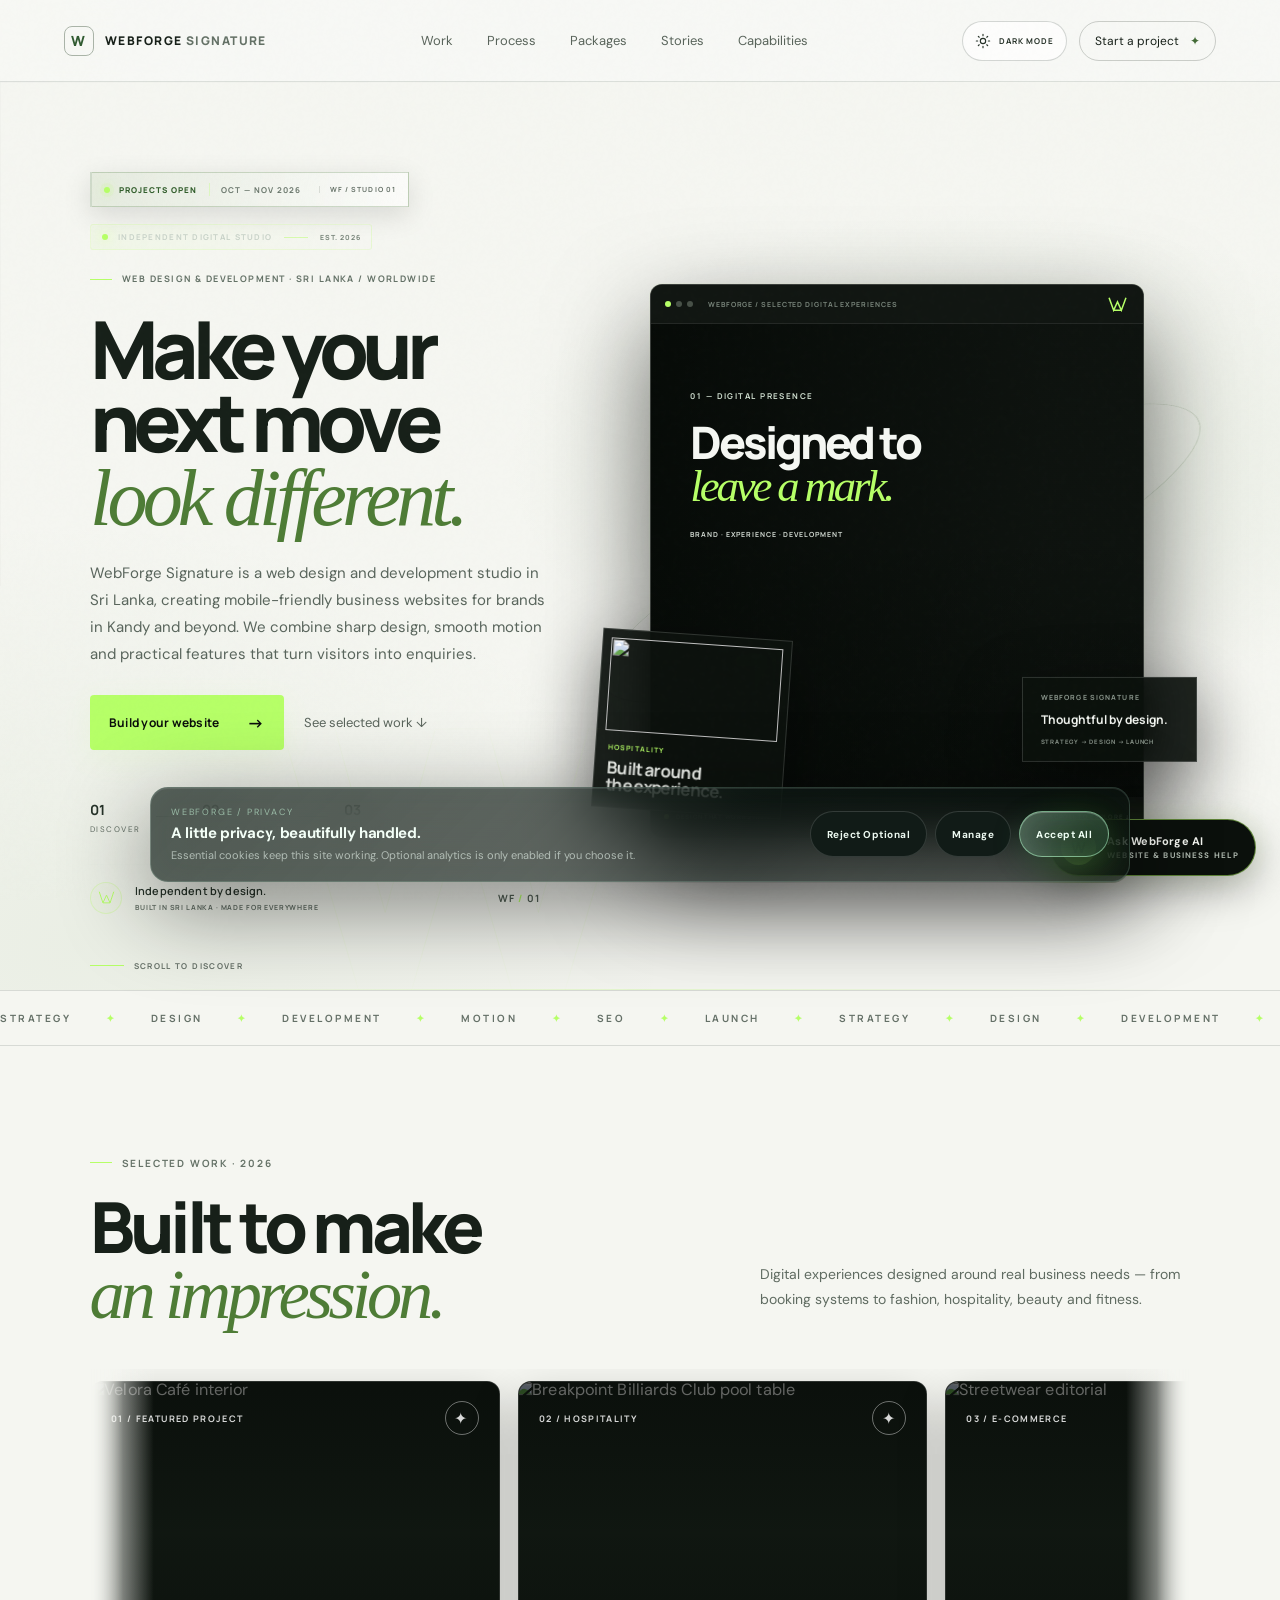
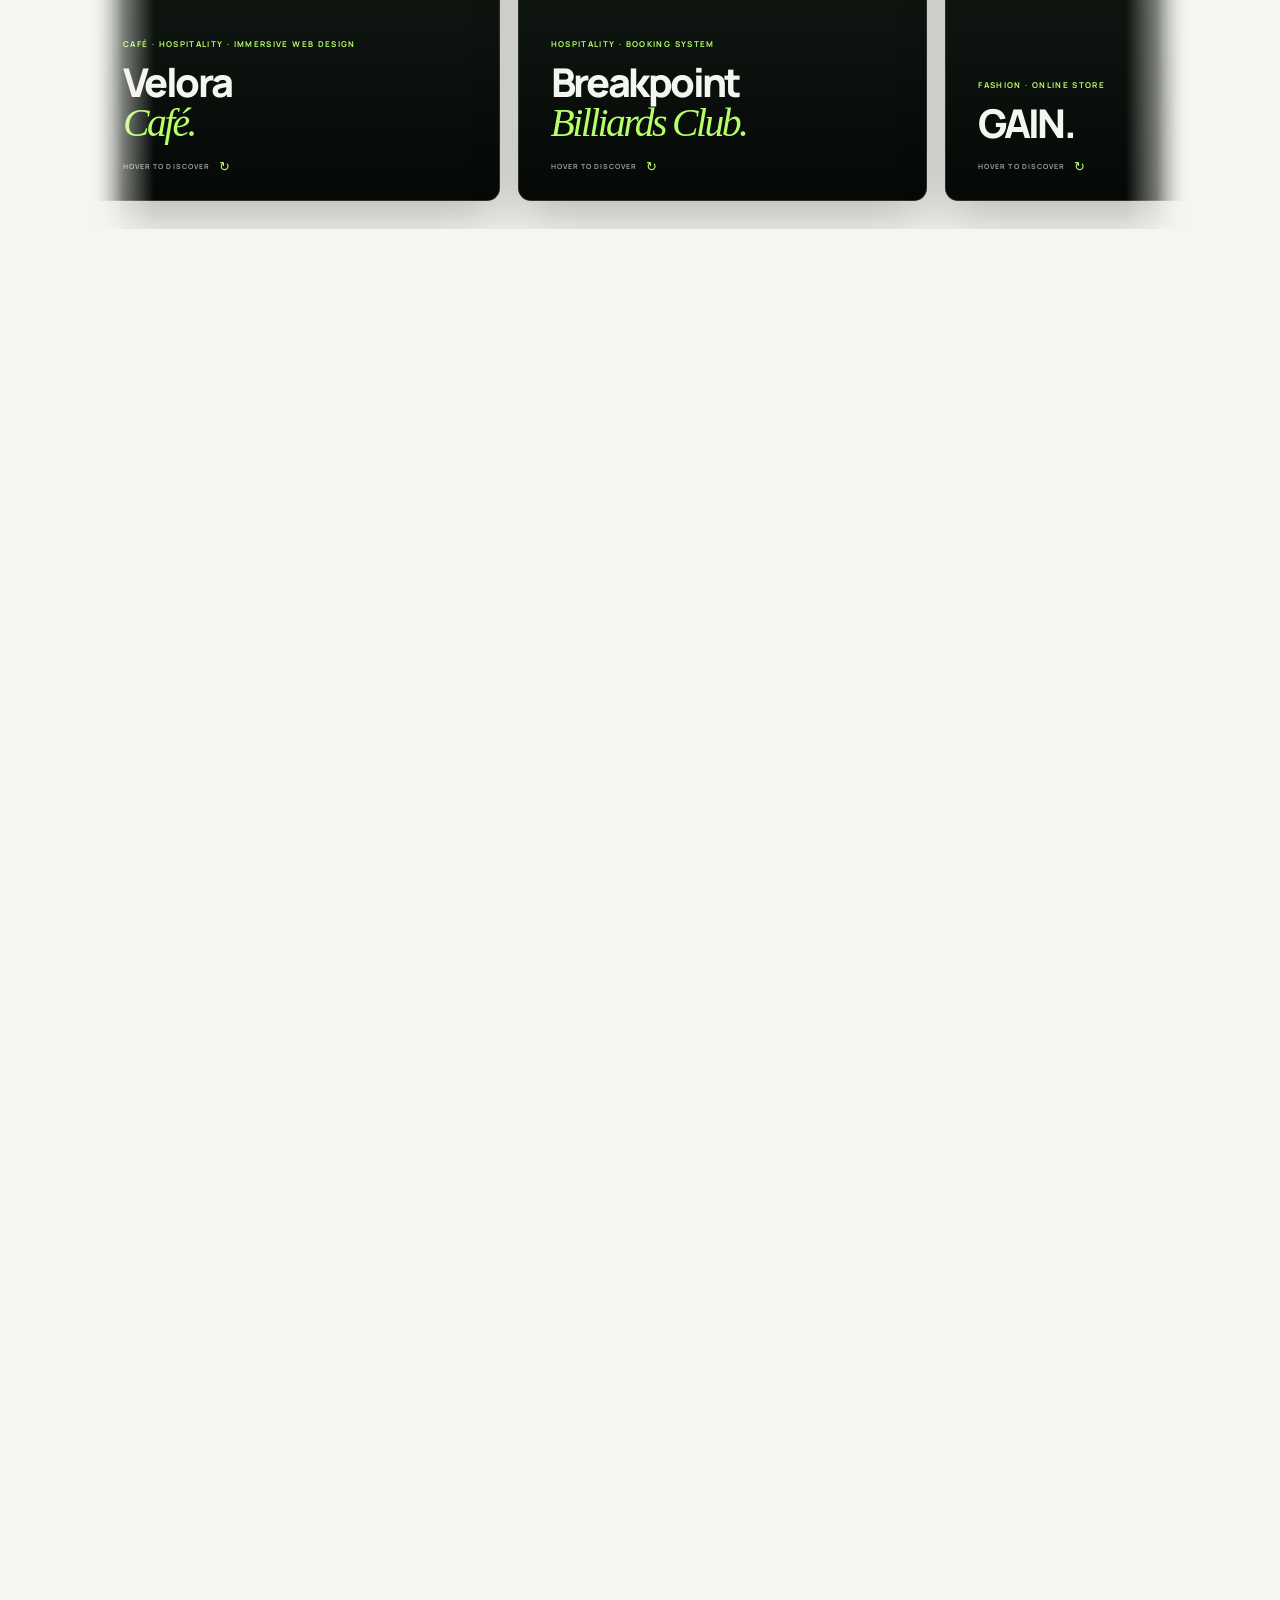
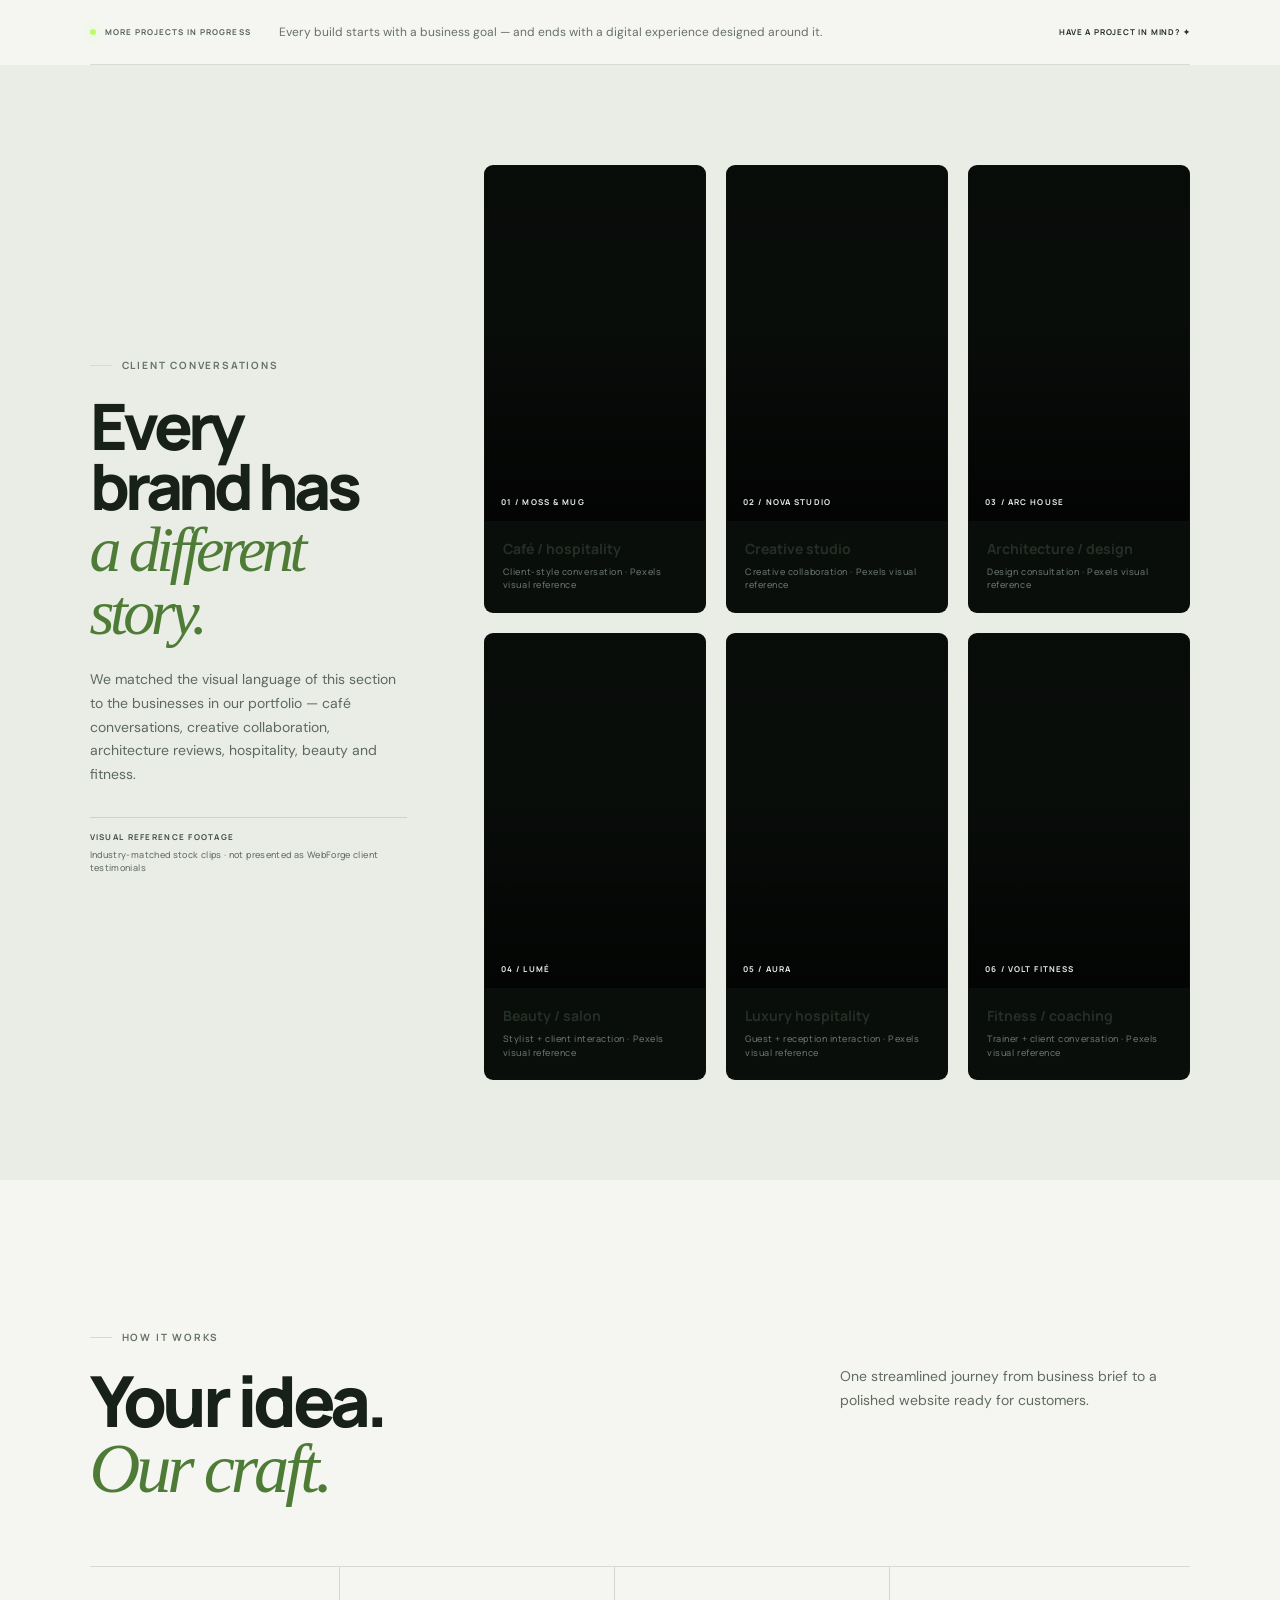
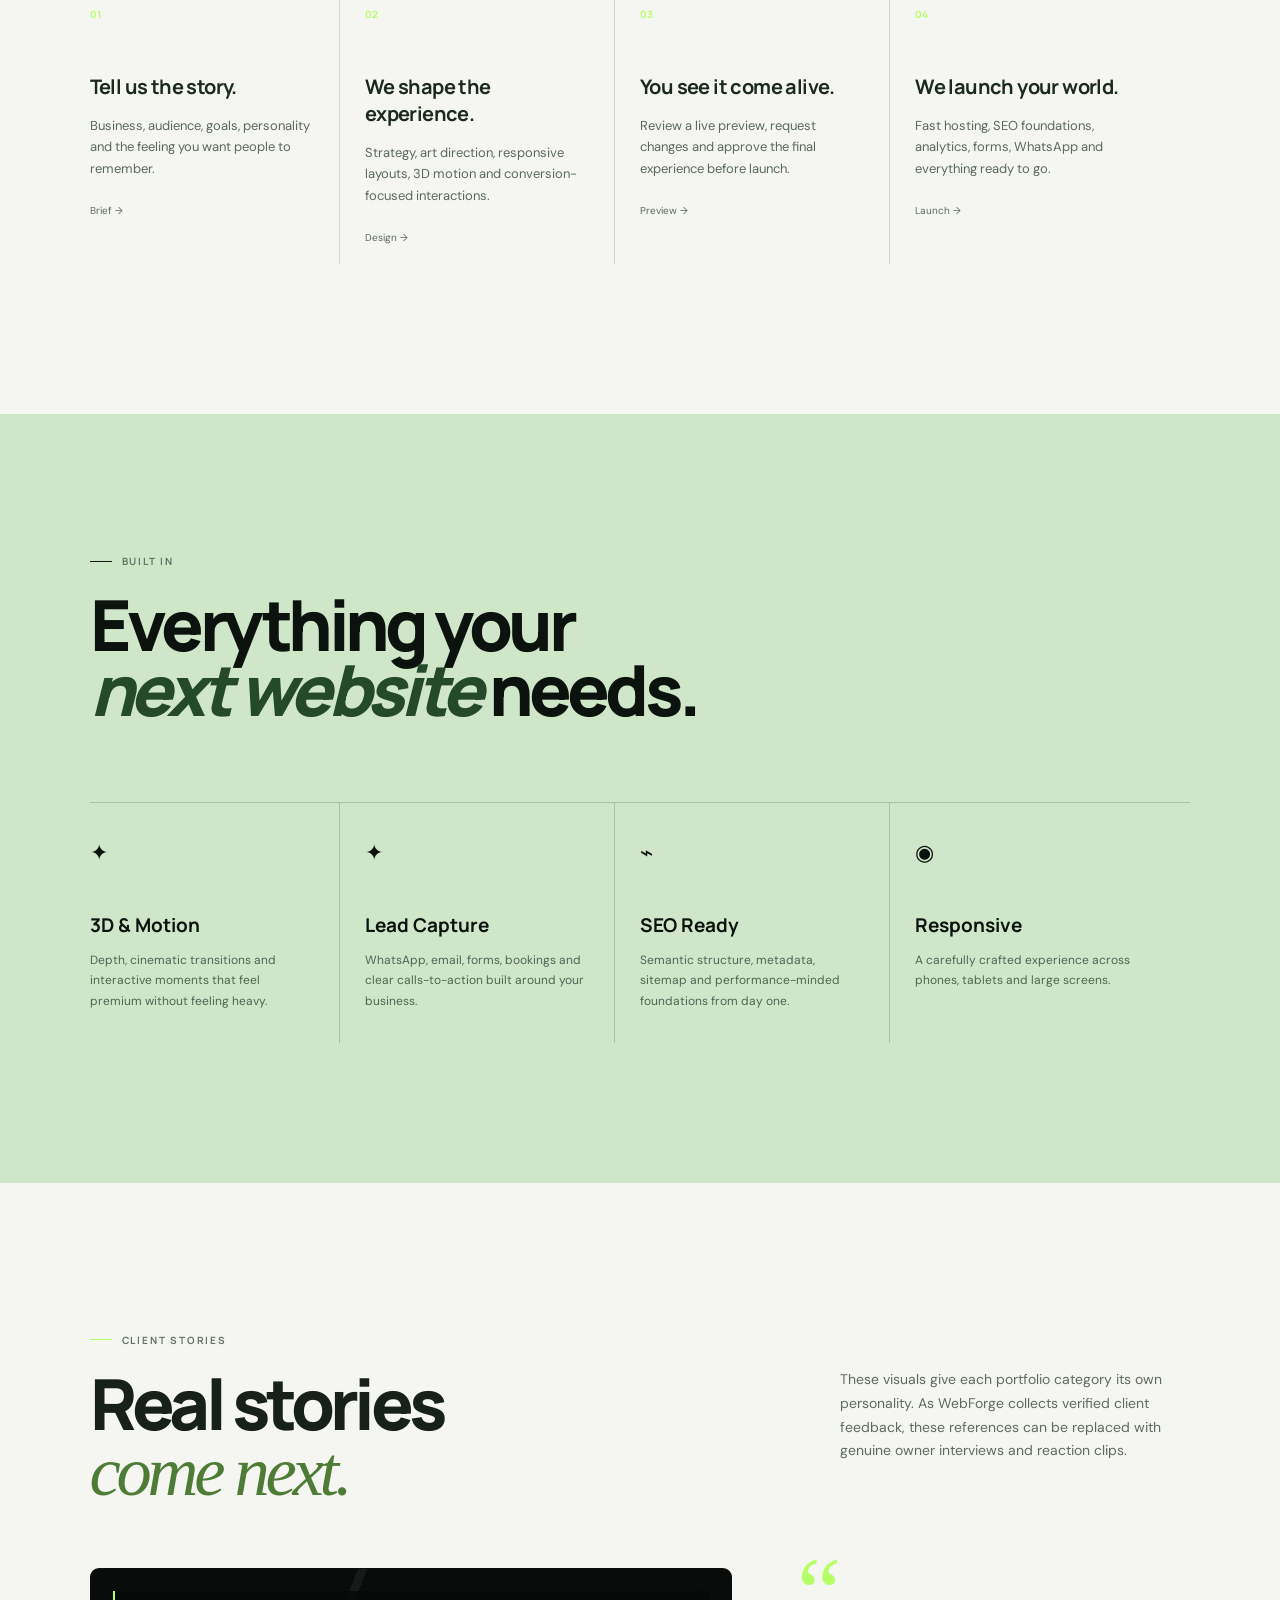
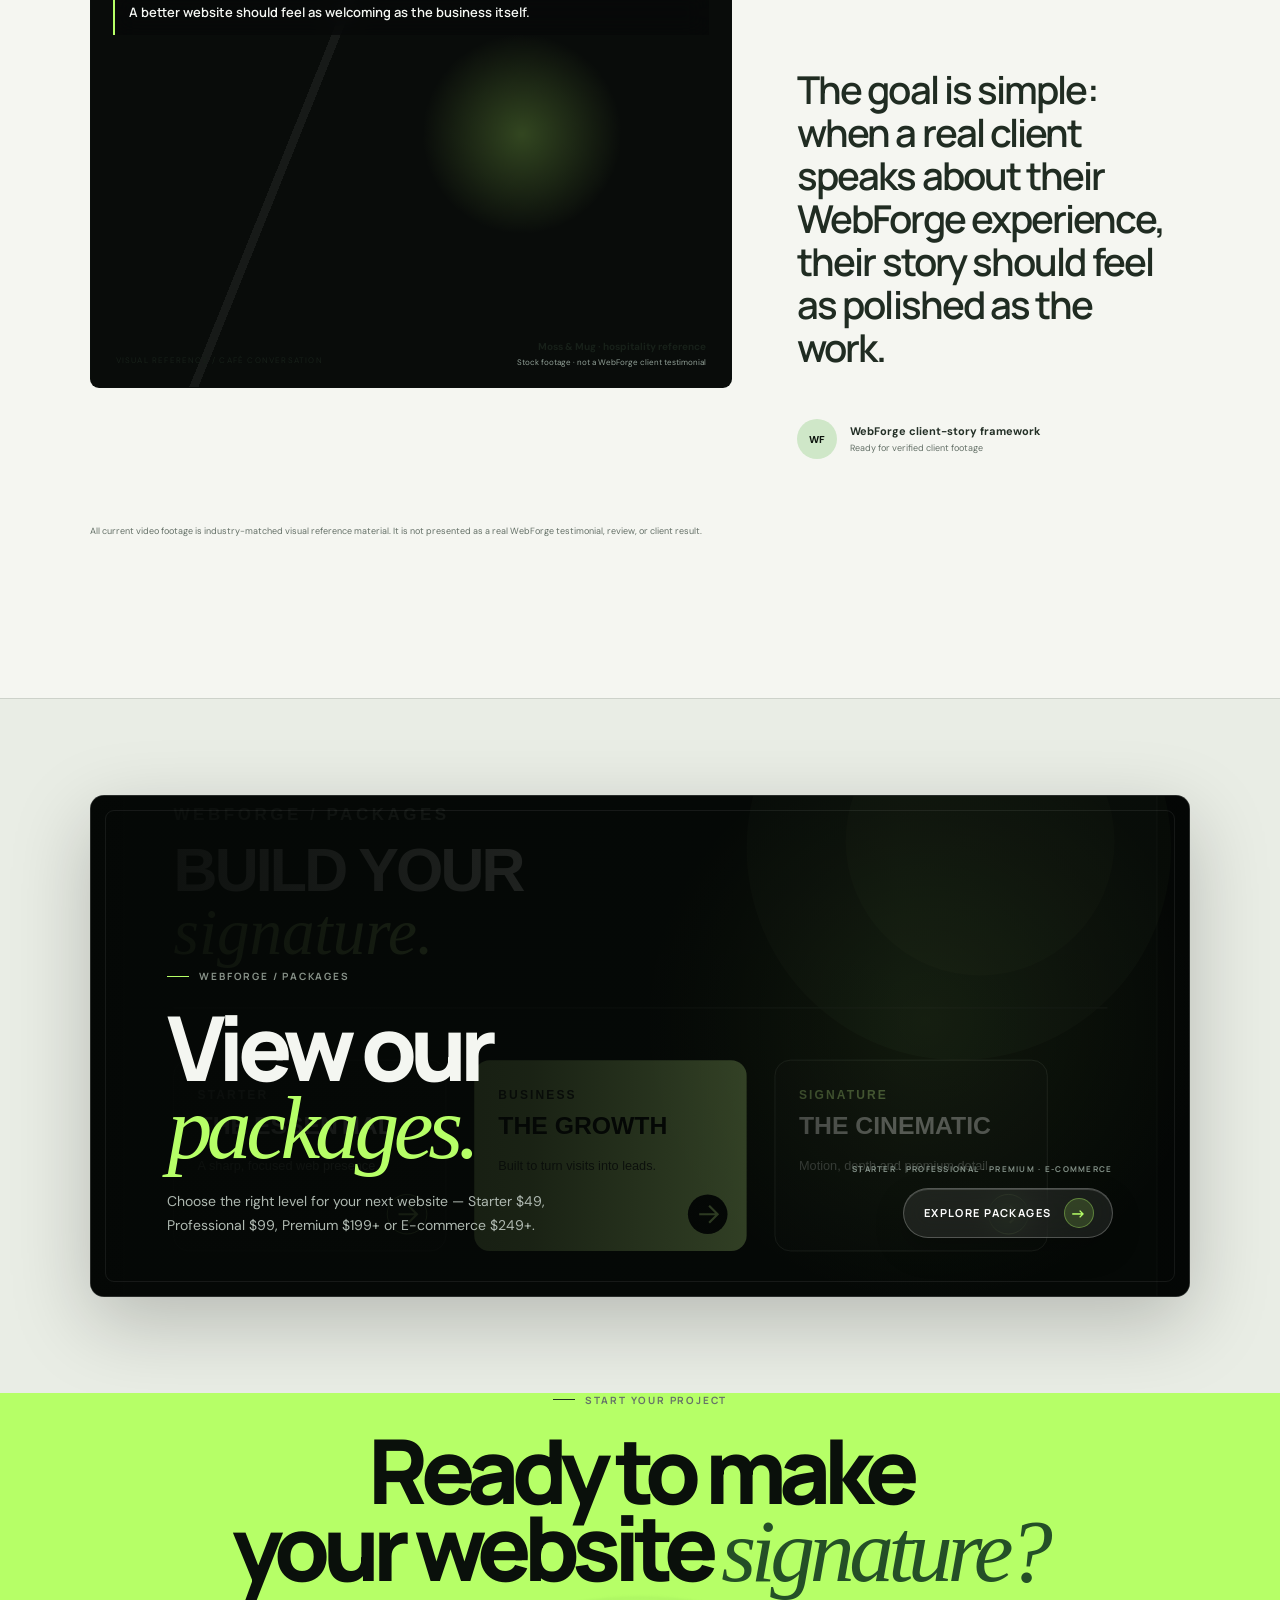
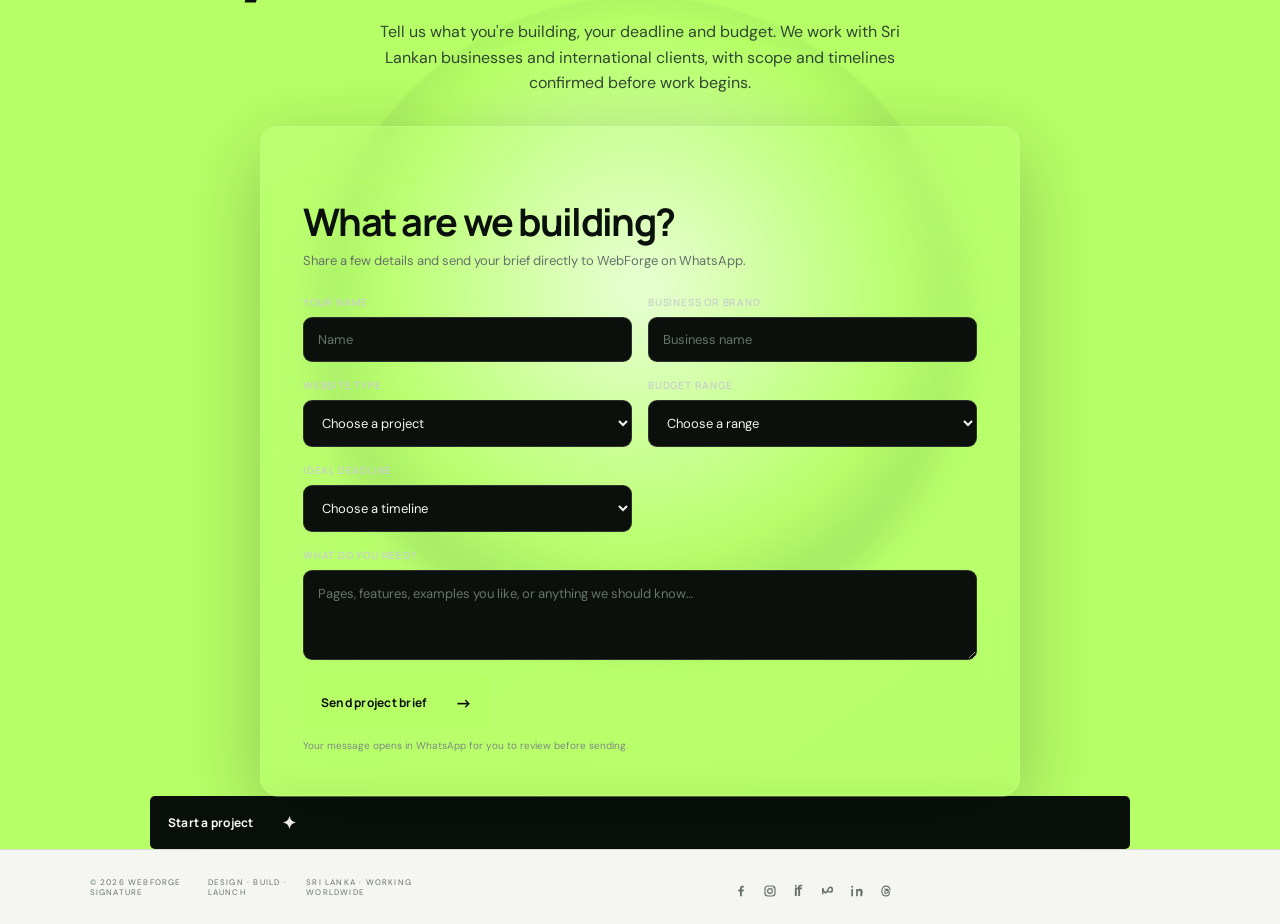
==== index.html @ f1a46a07 "Add WebForge AI assistant chat widget" ====
<!doctype html>
<html lang="en">
<head>
<meta charset="utf-8">
<meta name="viewport" content="width=device-width,initial-scale=1">
<title>Web Design Sri Lanka | WebForge Signature — Website Development</title>
<meta name="google-site-verification" content="u9tmRN_LBfevn0UmoslVX9MIfLOMCw_v-at_Zf0Pack" />
<meta name="description" content="WebForge Signature is a web design and development studio in Sri Lanka. We build mobile-friendly business websites for Kandy and worldwide brands.">
<meta name="theme-color" content="#070908" id="wf-theme-color">
<meta name="robots" content="index,follow,max-image-preview:large,max-snippet:-1,max-video-preview:-1">
<link rel="canonical" href="https://lkwebforge-design.github.io/WEBFORGE-SIGNATURE/">
<link rel="icon" type="image/svg+xml" href="./assets/webforge-logo.svg">
<link rel="icon" type="image/png" sizes="64x64" href="./favicon.png">
<link rel="apple-touch-icon" sizes="180x180" href="./assets/webforge-logo.svg">
<meta property="og:type" content="website">
<meta property="og:site_name" content="WebForge Signature">
<meta property="og:title" content="Web Design Sri Lanka | WebForge Signature — Website Development">
<meta property="og:description" content="Premium website design and development for growing brands worldwide. USD packages start at $49, with custom scope confirmed before work begins.">
<meta property="og:url" content="https://lkwebforge-design.github.io/WEBFORGE-SIGNATURE/">
<meta property="og:image" content="https://lkwebforge-design.github.io/WEBFORGE-SIGNATURE/assets/webforge-logo.svg">
<meta name="twitter:card" content="summary">
<meta name="twitter:title" content="Web Design Sri Lanka | WebForge Signature — Website Development">
<meta name="twitter:description" content="Web design and development for Sri Lankan businesses and international brands. Design, development and launch by WebForge Signature.">
<script type="application/ld+json">
{
  "@context":"https://schema.org",
  "@graph":[
    {
      "@type":"WebSite",
      "@id":"https://lkwebforge-design.github.io/WEBFORGE-SIGNATURE/#website",
      "url":"https://lkwebforge-design.github.io/WEBFORGE-SIGNATURE/",
      "name":"WebForge Signature",
      "alternateName":"WEBFORGE SIGNATURE",
      "description":"Web design and website development in Sri Lanka, creating mobile-friendly business websites for brands in Kandy and worldwide."
    },
    {
      "@type":["Organization","ProfessionalService"],
      "@id":"https://lkwebforge-design.github.io/WEBFORGE-SIGNATURE/#organization",
      "name":"WebForge Signature",
      "alternateName":"WEBFORGE SIGNATURE",
      "url":"https://lkwebforge-design.github.io/WEBFORGE-SIGNATURE/",
      "logo":"https://lkwebforge-design.github.io/WEBFORGE-SIGNATURE/assets/webforge-logo.svg",
      "description":"WebForge Signature is a web design and development studio in Sri Lanka creating responsive business websites, e-commerce experiences and custom website solutions.",
      "areaServed":[{"@type":"Country","name":"Sri Lanka"},{"@type":"Place","name":"Kandy"}],
      "sameAs":["https://www.linkedin.com/in/webforge-lk-9a312b441","https://www.instagram.com/webforge_signature/"]
    }
  ]
}
</script>
<link rel="preconnect" href="https://fonts.googleapis.com">
<link rel="preconnect" href="https://fonts.gstatic.com" crossorigin>
<link href="https://fonts.googleapis.com/css2?family=DM+Sans:wght@400;500;600;700&family=Manrope:wght@500;600;700;800&display=swap" rel="stylesheet">
<link rel="stylesheet" href="style.css?v=equal-card-fix-20261106-2">
<style id="signature-package-fallback">
/* Premium package CTA — isolated fallback so this section always renders correctly */
.packages-cta-section{padding:96px 7vw!important;background:#070908!important;border-top:1px solid rgba(255,255,255,.10)!important}
.packages-cta-card{display:block!important;position:relative!important;min-height:500px!important;overflow:hidden!important;border:1px solid rgba(255,255,255,.12)!important;border-radius:14px!important;color:#f4f6f1!important;text-decoration:none!important;background:#0b0f0c!important;isolation:isolate!important;box-shadow:0 25px 80px rgba(0,0,0,.22)!important}
.packages-cta-image{position:absolute!important;inset:0!important;width:100%!important;height:100%!important;z-index:-3!important;background:#0a0e0b!important;overflow:hidden!important}
.packages-cta-image img{position:absolute!important;inset:0!important;width:100%!important;height:100%!important;object-fit:cover!important;object-position:center!important;opacity:.62!important;filter:grayscale(.06) saturate(.72) brightness(.72) contrast(1.08)!important;transform:scale(1.03)!important}
.packages-cta-overlay{position:absolute!important;inset:0!important;width:100%!important;height:100%!important;z-index:-2!important;background:linear-gradient(90deg,rgba(5,8,6,.94) 0%,rgba(5,8,6,.76) 40%,rgba(5,8,6,.30) 74%,rgba(5,8,6,.46) 100%)!important}
.packages-cta-glow{position:absolute!important;inset:0!important;width:100%!important;height:100%!important;background:radial-gradient(circle at 76% 45%,rgba(182,255,103,.10),transparent 32%)!important;z-index:0!important}
.packages-cta-card:after{content:""!important;position:absolute!important;inset:14px!important;border:1px solid rgba(255,255,255,.07)!important;border-radius:9px!important;pointer-events:none!important}
.packages-cta-content{position:relative!important;z-index:3!important;min-height:500px!important;padding:58px 6vw!important;display:flex!important;align-items:flex-end!important;justify-content:space-between!important;gap:40px!important}
.packages-cta-content .eyebrow{display:flex!important;color:#879188!important}
.packages-cta-content h2{font:800 clamp(52px,7vw,96px)/.86 var(--display)!important;letter-spacing:-.075em!important;margin:0 0 24px!important;color:#f4f6f1!important}
.packages-cta-content h2 em{font-family:var(--serif)!important;font-weight:400!important;color:var(--green)!important}
.packages-cta-content>div:first-child>p:last-child{max-width:420px!important;color:#aeb8b0!important;font-size:14px!important;line-height:1.7!important;margin:0!important}
.packages-cta-action{display:flex!important;flex-direction:column!important;align-items:flex-end!important;gap:14px!important;white-space:nowrap!important}
.packages-cta-action small{font:700 8px var(--display)!important;letter-spacing:.16em!important;color:#829087!important}
.packages-cta-action strong{font:700 11px var(--display)!important;letter-spacing:.13em!important;color:#fff!important}
.packages-cta-action i{font-style:normal!important;color:var(--green)!important;font-size:17px!important;margin-left:8px!important}
@media(max-width:600px){
 .packages-cta-section{padding:72px 20px!important}
 .packages-cta-card,.packages-cta-content{min-height:470px!important}
 .packages-cta-content{padding:34px 24px!important;display:flex!important;flex-direction:column!important;align-items:flex-start!important;justify-content:flex-end!important;gap:28px!important}
 .packages-cta-content h2{font-size:52px!important}
 .packages-cta-content>div:first-child>p:last-child{font-size:12px!important;max-width:310px!important}
 .packages-cta-action{align-items:flex-start!important;gap:9px!important}
 .packages-cta-overlay{background:linear-gradient(180deg,rgba(5,8,6,.18),rgba(5,8,6,.60) 58%,rgba(5,8,6,.94) 100%)!important}
 .packages-cta-card:after{inset:9px!important}
}
.packages-cta-action strong{display:inline-flex!important;align-items:center!important;justify-content:center!important;min-height:50px!important;padding:0 18px 0 20px!important;border:1px solid rgba(255,255,255,.24)!important;border-radius:999px!important;background:rgba(255,255,255,.08)!important;box-shadow:inset 0 1px 0 rgba(255,255,255,.16),0 12px 30px rgba(0,0,0,.22)!important;backdrop-filter:blur(14px)!important;-webkit-backdrop-filter:blur(14px)!important;transition:all .35s ease!important}
.packages-cta-action strong:hover{background:rgba(182,255,103,.13)!important;border-color:rgba(182,255,103,.62)!important;box-shadow:inset 0 1px 0 rgba(255,255,255,.20),0 0 28px rgba(182,255,103,.16)!important;transform:translateY(-2px)!important}
.packages-cta-action i{display:inline-flex!important;align-items:center!important;justify-content:center!important;width:30px!important;height:30px!important;margin-left:12px!important;border-radius:50%!important;background:rgba(182,255,103,.16)!important;border:1px solid rgba(182,255,103,.35)!important;color:#b6ff67!important;font-size:16px!important}
@media(max-width:600px){.packages-cta-action strong{min-height:48px!important;padding:0 15px 0 18px!important;font-size:10px!important}.packages-cta-action i{width:28px!important;height:28px!important;margin-left:10px!important}}</style>
<style id="webforge-hero-stack-force">
/* Signature hero refresh: balanced editorial copy + dimensional showcase. */
.hero-pin{height:auto!important;min-height:0!important;position:relative!important;isolation:isolate}
.hero-redesign{position:relative!important;top:auto!important;height:auto!important;min-height:min(790px,calc(100svh - 82px))!important;display:grid!important;grid-template-columns:minmax(0,.88fr) minmax(0,1.12fr)!important;align-items:center!important;gap:clamp(26px,4vw,68px)!important;padding:clamp(58px,7vw,98px) 7vw clamp(56px,6vw,82px)!important;overflow:hidden!important;background:radial-gradient(ellipse at 76% 42%,rgba(74,112,66,.18),transparent 34%),radial-gradient(ellipse at 6% 95%,rgba(182,255,103,.055),transparent 35%),#070908!important}
.hero-redesign:before{content:"";position:absolute;inset:0;pointer-events:none;opacity:.17;background-image:linear-gradient(rgba(255,255,255,.035) 1px,transparent 1px),linear-gradient(90deg,rgba(255,255,255,.035) 1px,transparent 1px);background-size:72px 72px;mask-image:linear-gradient(90deg,black,transparent 90%)}
.hero-redesign:after{content:"";position:absolute;inset:auto 7vw 0;height:1px;background:linear-gradient(90deg,transparent,rgba(182,255,103,.25),transparent);pointer-events:none}
.hero-redesign .hero-copy{width:auto!important;max-width:650px!important;position:relative;z-index:4!important}
.hero-redesign .eyebrow{font-size:9px!important;letter-spacing:.16em!important;line-height:1.8;margin-bottom:26px!important}
.hero-redesign h1{font-size:clamp(55px,6.25vw,96px)!important;line-height:.91!important;letter-spacing:-.082em!important;text-wrap:balance}
.hero-redesign h1 em{color:#b6ff67!important;text-shadow:0 0 38px rgba(182,255,103,.09)}
.hero-redesign .hero-text{max-width:455px!important;font-size:15px!important;line-height:1.8!important;margin:25px 0 27px!important;color:#a5afa6!important}
.hero-redesign .hero-actions{gap:20px!important;flex-wrap:wrap}
.hero-redesign .btn.primary{padding:16px 19px!important;border-radius:4px!important;box-shadow:0 8px 30px rgba(182,255,103,.09);transition:transform .25s ease,box-shadow .25s ease}
.hero-redesign .btn.primary:hover{transform:translateY(-3px);box-shadow:0 12px 38px rgba(182,255,103,.18)}
.hero-redesign .hero-proof{margin-top:clamp(30px,4vw,50px)!important;gap:clamp(10px,1.2vw,18px)!important}
.hero-redesign .hero-proof i{width:clamp(18px,2.4vw,38px)!important;background:#333a33!important}
.hero-redesign .hero-stage,.hero-redesign .hero-showcase{position:relative!important;width:100%!important;height:clamp(430px,48vw,650px)!important;min-height:0!important;margin:0!important;flex:none!important;perspective:1200px!important;isolation:isolate}
.hero-redesign .showcase-glow{width:90%!important;height:78%!important;left:5%!important;top:10%!important;background:radial-gradient(ellipse,rgba(182,255,103,.18),rgba(75,120,73,.08) 36%,transparent 70%)!important;filter:blur(35px)!important;animation:heroGlow 8s ease-in-out infinite alternate}
.hero-redesign .hero-orbit{position:absolute;pointer-events:none;border:1px solid rgba(182,255,103,.18);border-radius:50%;z-index:0;transform-style:preserve-3d}
.hero-redesign .hero-orbit--outer{width:110%;height:53%;left:-5%;top:24%;transform:rotate(-24deg) rotateX(63deg);box-shadow:0 0 42px rgba(182,255,103,.025);animation:heroOrbit 28s linear infinite}
.hero-redesign .hero-orbit--inner{width:83%;height:40%;left:8%;top:31%;border-color:rgba(221,239,216,.12);transform:rotate(31deg) rotateX(64deg);animation:heroOrbitReverse 36s linear infinite}
.hero-redesign .hero-orbit--outer:after{content:"";position:absolute;width:8px;height:8px;border-radius:50%;background:#c9ff91;box-shadow:0 0 20px rgba(182,255,103,.8);left:17%;top:13%}
.hero-redesign .showcase-browser{top:8%!important;left:8%!important;width:84%!important;border-radius:12px!important;transform:translate3d(0,var(--hero-scroll-y,0px),0) rotateY(calc(-8deg + var(--hero-pointer-x,0deg))) rotateX(var(--hero-pointer-y,0deg)) rotateZ(-2deg);transform-origin:center center;transition:box-shadow .5s ease!important;box-shadow:0 42px 100px rgba(0,0,0,.58),0 0 0 1px rgba(182,255,103,.045)!important;backface-visibility:hidden}
.hero-redesign .showcase-main{aspect-ratio:1.04/1!important}
.hero-redesign .showcase-main>img{filter:brightness(.69) saturate(.72) contrast(1.04)!important;transform:scale(var(--hero-image-scale,1.04)) translateY(var(--hero-image-y,0px))!important;will-change:transform}
.hero-redesign .showcase-image-shade{background:linear-gradient(90deg,rgba(4,8,5,.78),rgba(4,8,5,.18) 80%),linear-gradient(0deg,rgba(4,8,5,.48),transparent 55%)!important}
.hero-redesign .showcase-copy{left:8%!important;top:14%!important}
.hero-redesign .showcase-copy small{font-size:8px!important;color:#d0dfd0!important}
.hero-redesign .showcase-copy strong{font-size:clamp(31px,3.5vw,54px)!important;line-height:.93!important;margin:20px 0 22px!important}
.hero-redesign .showcase-copy>span{font-size:7px!important}
.hero-redesign .showcase-cafe{left:-1%!important;bottom:6%!important;width:clamp(140px,16vw,190px)!important;transform:translate3d(0,var(--hero-card-y,0px),0) rotate(4deg)!important}
.hero-redesign .showcase-note{right:-1%!important;bottom:14%!important;min-width:175px!important;transform:translate3d(0,calc(var(--hero-card-y,0px) * -1),0)!important}
.hero-redesign .showcase-cafe,.hero-redesign .showcase-note{box-shadow:0 24px 70px rgba(0,0,0,.48)!important}
.hero-redesign .hero-scroll-cue{position:absolute;left:7vw;bottom:19px;display:flex;align-items:center;gap:10px;color:#778178;font:700 8px var(--display);letter-spacing:.17em;z-index:3}
.hero-redesign .hero-scroll-cue i{display:block;width:34px;height:1px;background:#b6ff67;transform-origin:left;animation:heroCue 2.2s ease-in-out infinite}
@keyframes heroGlow{from{opacity:.55;transform:scale(.94)}to{opacity:1;transform:scale(1.06)}}
@keyframes heroOrbit{from{rotate:0deg}to{rotate:360deg}}
@keyframes heroOrbitReverse{from{rotate:360deg}to{rotate:0deg}}
@keyframes heroCue{0%,100%{transform:scaleX(.55);opacity:.45}50%{transform:scaleX(1);opacity:1}}
@media(max-width:1000px){.hero-redesign{grid-template-columns:minmax(0,.92fr) minmax(0,1.08fr)!important;padding-left:5vw!important;padding-right:5vw!important;gap:2.5vw!important}.hero-redesign h1{font-size:clamp(52px,6.8vw,76px)!important}.hero-redesign .hero-stage,.hero-redesign .hero-showcase{height:clamp(420px,52vw,560px)!important}.hero-redesign .showcase-note{right:-1%!important;bottom:10%!important;min-width:155px!important}.hero-redesign .showcase-cafe{width:145px!important}.hero-redesign .showcase-cafe img{height:72px!important}.hero-redesign .hero-proof{gap:9px!important}.hero-redesign .hero-proof i{width:20px!important}}
@media(max-width:760px){.hero-redesign{display:flex!important;flex-direction:column!important;align-items:stretch!important;gap:10px!important;min-height:0!important;padding:52px 22px 52px!important}.hero-redesign .hero-copy{max-width:100%!important}.hero-redesign h1{font-size:clamp(52px,12vw,76px)!important}.hero-redesign .hero-text{font-size:14px!important;margin:22px 0 24px!important}.hero-redesign .hero-proof{margin-top:30px!important;gap:12px!important}.hero-redesign .hero-stage,.hero-redesign .hero-showcase{height:clamp(360px,94vw,500px)!important;margin-top:0!important}.hero-redesign .showcase-browser{top:5%!important;left:5%!important;width:90%!important;transform:rotateY(-3deg) rotateZ(-1deg)!important}.hero-redesign .showcase-main{aspect-ratio:1.08/1!important}.hero-redesign .showcase-copy{top:12%!important}.hero-redesign .showcase-copy strong{font-size:clamp(32px,8vw,48px)!important}.hero-redesign .showcase-cafe{left:0!important;bottom:1%!important;width:138px!important}.hero-redesign .showcase-cafe img{height:64px!important}.hero-redesign .showcase-note{right:0!important;bottom:4%!important;min-width:145px!important;padding:12px!important}.hero-redesign .showcase-footer{font-size:5px!important}.hero-redesign .hero-scroll-cue{left:22px;bottom:16px;font-size:7px}.hero-redesign .hero-orbit--outer{width:120%;left:-10%;height:45%;top:27%}.hero-redesign .hero-orbit--inner{width:100%;left:0;height:36%;top:32%}}
@media(max-width:420px){.hero-redesign{padding-left:18px!important;padding-right:18px!important}.hero-redesign h1{font-size:clamp(48px,12vw,56px)!important}.hero-redesign .hero-stage,.hero-redesign .hero-showcase{height:360px!important}.hero-redesign .showcase-browser{left:3%!important;width:94%!important}.hero-redesign .showcase-main{aspect-ratio:1.08/1!important}.hero-redesign .showcase-cafe{width:122px!important}.hero-redesign .showcase-cafe strong{font-size:14px!important}.hero-redesign .showcase-note{min-width:130px!important;max-width:140px!important}.hero-redesign .showcase-note strong{font-size:10px!important}.hero-redesign .showcase-copy>span{font-size:5px!important}.hero-redesign .showcase-chrome{font-size:6px!important;gap:7px!important}}
@media(hover:hover) and (prefers-reduced-motion:no-preference){.hero-redesign .hero-showcase:hover .showcase-browser{box-shadow:0 50px 120px rgba(0,0,0,.65),0 0 40px rgba(182,255,103,.07)!important}.hero-redesign .hero-showcase:hover .showcase-main>img{filter:brightness(.8) saturate(.9)!important}}
@media(prefers-reduced-motion:reduce){.hero-redesign .hero-orbit,.hero-redesign .showcase-glow,.hero-redesign .hero-scroll-cue i{animation:none!important}.hero-redesign .showcase-browser,.hero-redesign .showcase-main>img,.hero-redesign .showcase-cafe,.hero-redesign .showcase-note{transition:none!important;transform:none!important}}

/* High-visibility project status strip to give the hero a stronger, more purposeful opening. */
.hero-redesign .hero-open-strip{display:flex;align-items:center;gap:9px;width:max-content;max-width:100%;margin:0 0 17px;padding:10px 12px;border:1px solid rgba(182,255,103,.25);border-left:2px solid #b6ff67;background:linear-gradient(100deg,rgba(182,255,103,.105),rgba(255,255,255,.025));color:#cbd5ca;font:700 8px/1 var(--display);letter-spacing:.13em;box-shadow:0 8px 28px rgba(0,0,0,.12)}
.hero-redesign .hero-open-strip strong{color:#d9ffb6;font-weight:800}
.hero-redesign .hero-open-strip i{height:13px;width:1px;background:rgba(182,255,103,.3);margin:0 2px}
.hero-redesign .hero-open-strip>span:last-of-type{color:#89968a}
.hero-redesign .hero-open-strip b{margin-left:9px;padding-left:10px;border-left:1px solid rgba(255,255,255,.12);color:#718071;font-size:7px;letter-spacing:.15em;white-space:nowrap}
.hero-redesign .hero-open-pulse{width:6px;height:6px;flex:none;border-radius:50%;background:#b6ff67;box-shadow:0 0 0 4px rgba(182,255,103,.09),0 0 13px rgba(182,255,103,.8);animation:heroOpenPulse 2s ease-in-out infinite}
@keyframes heroOpenPulse{0%,100%{opacity:1;box-shadow:0 0 0 4px rgba(182,255,103,.09),0 0 13px rgba(182,255,103,.8)}50%{opacity:.55;box-shadow:0 0 0 7px rgba(182,255,103,.025),0 0 5px rgba(182,255,103,.4)}}
@media(max-width:760px){.hero-redesign .hero-open-strip{gap:7px;padding:9px 9px;margin-bottom:15px;font-size:7px;letter-spacing:.1em}.hero-redesign .hero-open-strip b{display:none}}
@media(prefers-reduced-motion:reduce){.hero-redesign .hero-open-pulse{animation:none}}
/* Top-of-hero studio kicker: gives the copy a deliberate editorial starting point. */
.hero-redesign .hero-kicker{position:relative;display:flex;align-items:center;gap:10px;width:max-content;max-width:100%;margin:0 0 21px;padding:8px 11px;border:1px solid rgba(182,255,103,.17);border-radius:3px;background:linear-gradient(100deg,rgba(182,255,103,.065),rgba(255,255,255,.018));color:#c8d2c8;font:700 8px/1 var(--display);letter-spacing:.16em;box-shadow:inset 0 1px 0 rgba(255,255,255,.035)}
.hero-redesign .hero-kicker-dot{width:6px;height:6px;border-radius:50%;background:#b6ff67;box-shadow:0 0 13px rgba(182,255,103,.72);flex:none}
.hero-redesign .hero-kicker i{display:block;width:24px;height:1px;background:rgba(182,255,103,.48);margin:0 2px}
.hero-redesign .hero-kicker small{font:700 7px/1 var(--display);letter-spacing:.13em;color:#758277;white-space:nowrap}
@media(max-width:760px){.hero-redesign .hero-kicker{margin-bottom:18px;font-size:7px;gap:8px;padding:8px 9px}.hero-redesign .hero-kicker i{width:16px}}
@media(prefers-reduced-motion:reduce){.hero-redesign .hero-kicker-dot{box-shadow:none}}
/* Text-side signature detail: editorial watermark + studio signature strip. */
.hero-redesign .hero-copy:after{content:"W";position:absolute;z-index:-1;right:-5%;bottom:-12%;font:800 clamp(250px,29vw,430px)/.8 var(--display);letter-spacing:-.12em;color:transparent;-webkit-text-stroke:1px rgba(182,255,103,.075);pointer-events:none;user-select:none;transform:translateX(8%);mask-image:linear-gradient(180deg,transparent 0%,black 25%,black 80%,transparent 100%)}
.hero-redesign .hero-signature{position:relative;display:flex;align-items:center;gap:13px;max-width:450px;margin-top:30px;padding-top:17px;border-top:1px solid rgba(220,235,219,.12)}
.hero-redesign .hero-signature-mark{width:32px;height:32px;display:grid;place-items:center;color:#b6ff67;border:1px solid rgba(182,255,103,.28);border-radius:50%;flex:none;background:rgba(182,255,103,.035)}
.hero-redesign .hero-signature-mark svg{width:19px;height:19px}
.hero-redesign .hero-signature-copy{display:flex;flex-direction:column;gap:5px;min-width:0}
.hero-redesign .hero-signature-copy strong{font:600 11px var(--display);letter-spacing:.015em;color:#dce5dc}
.hero-redesign .hero-signature-copy small{font:700 7px var(--display);letter-spacing:.12em;color:#77847a}
.hero-redesign .hero-signature-index{margin-left:auto;align-self:center;color:#aab5aa;font:700 10px var(--display);letter-spacing:.12em;white-space:nowrap}
.hero-redesign .hero-signature-index span{color:#b6ff67}
@media(max-width:1000px){.hero-redesign .hero-copy:after{right:-2%;bottom:-7%;font-size:clamp(240px,31vw,340px)}.hero-redesign .hero-signature{margin-top:24px}}
@media(max-width:760px){.hero-redesign .hero-copy:after{right:0;bottom:-4%;font-size:clamp(220px,58vw,340px);transform:translateX(4%);opacity:.72}.hero-redesign .hero-signature{margin-top:25px;max-width:100%;gap:10px}.hero-redesign .hero-signature-copy small{font-size:6px;letter-spacing:.09em}.hero-redesign .hero-signature-mark{width:30px;height:30px}}
@media(max-width:380px){.hero-redesign .hero-signature-copy small{font-size:5.5px}.hero-redesign .hero-signature-index{font-size:8px}}
@media(prefers-reduced-motion:reduce){.hero-redesign .hero-signature-mark{transition:none!important}}
</style>

<style id="webforge-cinematic-hero-gif">
/* Larger, full-width cinematic GIF at the top; preserve the image's proportions so the ball stays round and visible. */
.hero-redesign{
  position:relative;
  isolation:isolate;
  background-image:linear-gradient(180deg,rgba(5,8,6,.94),rgba(5,8,6,.98) 55%,rgba(5,8,6,1)) !important;
}
.hero-redesign::before{
  content:"";
  position:absolute;
  z-index:0;
  top:0;
  left:0;
  width:100%;
  height:clamp(340px,56vh,620px);
  background-image:
    linear-gradient(180deg,rgba(5,8,6,.04) 0%,rgba(5,8,6,.02) 58%,rgba(5,8,6,.48) 82%,#050806 100%),
    url("./From%20Klickpin.com-%20Shared%20by%20Nethmika%20Perera-multi-pin-share-gif-1-pin-id-510736413988570075.gif");
  background-size:100% 100%,100% auto;
  background-position:center top,center top;
  background-repeat:no-repeat;
  pointer-events:none;
}
.hero-redesign > *{position:relative;z-index:1}
@media(max-width:760px){
  .hero-redesign::before{
    height:clamp(280px,46vh,440px);
    background-image:
      linear-gradient(180deg,rgba(5,8,6,.02) 0%,rgba(5,8,6,.04) 58%,rgba(5,8,6,.50) 82%,#050806 100%),
      url("./From%20Klickpin.com-%20Shared%20by%20Nethmika%20Perera-multi-pin-share-gif-1-pin-id-510736413988570075.gif");
    background-size:100% 100%,100% auto;
    background-position:center top,center top;
  }
}
@media(prefers-reduced-motion:reduce){
  .hero-redesign::before{background-image:linear-gradient(180deg,rgba(5,8,6,.20),rgba(5,8,6,1))}
}
</style>


</head>
<body>
<div id="page-loader" aria-label="Loading WebForge Signature"><div class="loader-mark"><span>W</span></div><div class="loader-line"><i></i></div><small>WEBFORGE / SIGNATURE</small></div>
<div class="cursor-glow"></div><div class="noise"></div>
<header class="nav">
  <a class="brand" href="#top"><span class="brand-mark">W</span><span>WEBFORGE<span class="accent"> SIGNATURE</span></span></a>
  <nav><a href="#work">Work</a><a href="#process">Process</a><a href="packages.html">Packages</a><a href="#stories">Stories</a><a href="#features">Capabilities</a></nav>
  <div class="nav-actions"><button class="wf-theme-toggle" id="wf-theme-toggle" type="button" aria-label="Switch to light mode" title="Switch to light mode"><svg class="wf-theme-icon wf-theme-icon--moon" viewBox="0 0 24 24" aria-hidden="true"><path d="M20.2 15.1A8.5 8.5 0 0 1 8.9 3.8 8.6 8.6 0 1 0 20.2 15.1Z" fill="none" stroke="currentColor" stroke-width="1.7" stroke-linecap="round" stroke-linejoin="round"/></svg><svg class="wf-theme-icon wf-theme-icon--sun" viewBox="0 0 24 24" aria-hidden="true"><circle cx="12" cy="12" r="4" fill="none" stroke="currentColor" stroke-width="1.7"/><path d="M12 2v2m0 16v2M4.93 4.93l1.42 1.42m11.3 11.3 1.42 1.42M2 12h2m16 0h2M4.93 19.07l1.42-1.42m11.3-11.3 1.42-1.42" fill="none" stroke="currentColor" stroke-width="1.7" stroke-linecap="round"/></svg><span class="wf-theme-label">LIGHT MODE</span></button><a class="nav-cta" href="#start">Start a project <span>✦</span></a></div>
</header>

<main id="top">
<div class="hero-pin">
<section class="hero hero-redesign">
  <div class="hero-copy reveal">
    <div class="hero-open-strip"><span class="hero-open-pulse"></span><strong>PROJECTS OPEN</strong><i></i><span>OCT — NOV 2026</span><b>WF / STUDIO 01</b></div>
    <div class="hero-kicker"><span class="hero-kicker-dot"></span><span>INDEPENDENT DIGITAL STUDIO</span><i></i><small>EST. 2026</small></div>
    <p class="eyebrow"><span></span> WEB DESIGN & DEVELOPMENT · SRI LANKA / WORLDWIDE</p>
    <h1>Make your<br>next move<br><em>look different.</em></h1>
    <p class="hero-text">WebForge Signature is a web design and development studio in Sri Lanka, creating mobile-friendly business websites for brands in Kandy and beyond. We combine sharp design, smooth motion and practical features that turn visitors into enquiries.</p>
    <div class="hero-actions"><a class="btn primary" href="#start">Build your website <span>→</span></a><a class="text-link" href="#work">See selected work ↓</a></div>
    <div class="hero-proof"><div><strong>01</strong><small>DISCOVER</small></div><i></i><div><strong>02</strong><small>DESIGN & BUILD</small></div><i></i><div><strong>03</strong><small>GO LIVE</small></div></div>
    <div class="hero-signature">
      <span class="hero-signature-mark" aria-hidden="true"><svg viewBox="0 0 32 32"><path d="M4 7 10 25 16 12 22 25 28 7" fill="none" stroke="currentColor" stroke-width="1.6" stroke-linecap="square"/><path d="M10 25H22" fill="none" stroke="currentColor" stroke-width="1.6"/></svg></span>
      <span class="hero-signature-copy"><strong>Independent by design.</strong><small>BUILT IN SRI LANKA · MADE FOR EVERYWHERE</small></span>
      <span class="hero-signature-index">WF<span> / </span>01</span>
    </div>
  </div>
  <div class="hero-stage hero-showcase" aria-label="Selected WebForge website concepts">
    <div class="showcase-glow"></div>
    <div class="hero-orbit hero-orbit--outer" aria-hidden="true"></div>
    <div class="hero-orbit hero-orbit--inner" aria-hidden="true"></div>
    <div class="showcase-browser">
      <div class="showcase-chrome"><div class="chrome-dots"><i></i><i></i><i></i></div><span>WEBFORGE / SELECTED DIGITAL EXPERIENCES</span><b class="webforge-mark" aria-label="WebForge Signature mark"><svg viewBox="0 0 28 28" aria-hidden="true"><path d="M4 6.5 9.3 21 14 10.8 18.7 21 24 6.5" fill="none" stroke="currentColor" stroke-width="1.8" stroke-linecap="square" stroke-linejoin="miter"/><path d="M9.3 21H18.7" fill="none" stroke="currentColor" stroke-width="1.8"/></svg></b></div>
      <div class="showcase-main">
        <img src="https://images.unsplash.com/photo-1600607687939-ce8a6c25118c?auto=format&fit=crop&w=1600&q=90" alt="Contemporary architectural website visual" loading="eager">
        <div class="showcase-image-shade"></div>
        <div class="showcase-copy"><small>01 — DIGITAL PRESENCE</small><strong>Designed to<br><em>leave a mark.</em></strong><span>BRAND · EXPERIENCE · DEVELOPMENT</span></div>
      </div>
      <div class="showcase-footer"><span><i></i> DESIGN THAT WORKS HARDER</span><b>SCROLL TO EXPLORE ↓</b></div>
    </div>
    <a class="showcase-float showcase-cafe" href="https://lkwebforge-design.github.io/webforge-3d-lab/cafe/" target="_blank" rel="noopener"><img src="https://images.unsplash.com/photo-1445116572660-236099ec97a0?auto=format&fit=crop&w=600&q=85" alt="" loading="lazy"><span>HOSPITALITY</span><strong>Built around<br>the experience.</strong></a>
    <div class="showcase-float showcase-note"><span>WEBFORGE SIGNATURE</span><strong>Thoughtful by design.</strong><small>STRATEGY → DESIGN → LAUNCH</small></div>
  </div>
  <div class="hero-scroll-cue" aria-hidden="true"><i></i><span>SCROLL TO DISCOVER</span></div>
</section>
</div>

<section class="marquee"><div>STRATEGY <b>✦</b> DESIGN <b>✦</b> DEVELOPMENT <b>✦</b> MOTION <b>✦</b> SEO <b>✦</b> LAUNCH <b>✦</b> STRATEGY <b>✦</b> DESIGN <b>✦</b> DEVELOPMENT <b>✦</b></div></section>

<section id="work" class="section work-section portfolio-redesign">
<div class="section-head reveal"><div><p class="eyebrow"><span></span> SELECTED WORK · 2026</p><h2>Built to make<br><em>an impression.</em></h2></div><p>Digital experiences designed around real business needs — from booking systems to fashion, hospitality, beauty and fitness.</p></div>
<div class="portfolio-marquee" aria-label="WebForge selected projects"><div class="portfolio-track"><div class="portfolio-track__inner">
<article class="portfolio-project reveal" data-portfolio-card role="group" aria-label="Velora Café. project">
  <div class="portfolio-project__rotator">
    <div class="portfolio-project__face portfolio-project__face--front">
      <img src="https://images.unsplash.com/photo-1511081692775-05d0f180a065?auto=format&fit=crop&w=1400&q=85" alt="Velora Café interior" loading="lazy"><span class="portfolio-project__shade"></span><span class="portfolio-project__top">01 / FEATURED PROJECT <b>✦</b></span>
      <div class="portfolio-project__front-copy"><small>CAFÉ · HOSPITALITY · IMMERSIVE WEB DESIGN</small><strong>Velora<br><em>Café.</em></strong><span class="portfolio-project__flip-hint">HOVER TO DISCOVER <b>↻</b></span></div>
    </div>
    <div class="portfolio-project__face portfolio-project__face--back">
      <div class="portfolio-project__back-copy"><small>CAFÉ · HOSPITALITY · IMMERSIVE WEB DESIGN</small><strong>Velora<br><em>Café.</em></strong><p class="portfolio-project__description" style="display:block!important;position:relative!important;flex:0 0 auto!important;width:100%!important;max-width:390px!important;height:auto!important;min-height:0!important;max-height:none!important;margin:0!important;padding:0!important;overflow:visible!important;opacity:1!important;visibility:visible!important;transform:none!important;color:rgba(244,246,241,.86)!important;font-size:12px!important;font-weight:400!important;line-height:1.7!important;letter-spacing:.01em!important;text-align:left!important;z-index:2!important">An immersive café experience with scroll-led video, menu, gallery and table enquiries.</p>
        <a class="portfolio-project__view" href="https://lkwebforge-design.github.io/Cafe/?v=upgrade1" target="_blank" rel="noopener noreferrer" aria-label="View Velora Café. project">VIEW PROJECT <span aria-hidden="true">→</span></a>
      </div>
      <span class="portfolio-project__back-index" aria-hidden="true">WEBFORGE / SELECTED WORK</span>
    </div>
  </div>
</article>
<article class="portfolio-project reveal" data-portfolio-card role="group" aria-label="Breakpoint Billiards Club. project">
  <div class="portfolio-project__rotator">
    <div class="portfolio-project__face portfolio-project__face--front">
      <img src="https://raw.githubusercontent.com/lkwebforge-design/breakpoint/main/f0c7001f-fccb-4912-8bb5-087b1c6a5c82.jpeg" alt="Breakpoint Billiards Club pool table" loading="lazy"><span class="portfolio-project__shade"></span><span class="portfolio-project__top">02 / HOSPITALITY <b>✦</b></span>
      <div class="portfolio-project__front-copy"><small>HOSPITALITY · BOOKING SYSTEM</small><strong>Breakpoint<br><em>Billiards Club.</em></strong><span class="portfolio-project__flip-hint">HOVER TO DISCOVER <b>↻</b></span></div>
    </div>
    <div class="portfolio-project__face portfolio-project__face--back">
      <div class="portfolio-project__back-copy"><small>HOSPITALITY · BOOKING SYSTEM</small><strong>Breakpoint<br><em>Billiards Club.</em></strong><p class="portfolio-project__description" style="display:block!important;position:relative!important;flex:0 0 auto!important;width:100%!important;max-width:390px!important;height:auto!important;min-height:0!important;max-height:none!important;margin:0!important;padding:0!important;overflow:visible!important;opacity:1!important;visibility:visible!important;transform:none!important;color:rgba(244,246,241,.86)!important;font-size:12px!important;font-weight:400!important;line-height:1.7!important;letter-spacing:.01em!important;text-align:left!important;z-index:2!important">A polished billiards club experience with table availability and online session booking.</p>
        <a class="portfolio-project__view" href="https://lkwebforge-design.github.io/breakpoint/" target="_blank" rel="noopener noreferrer" aria-label="View Breakpoint Billiards Club. project">VIEW PROJECT <span aria-hidden="true">→</span></a>
      </div>
      <span class="portfolio-project__back-index" aria-hidden="true">WEBFORGE / SELECTED WORK</span>
    </div>
  </div>
</article>
<article class="portfolio-project reveal" data-portfolio-card role="group" aria-label="GAIN. project">
  <div class="portfolio-project__rotator">
    <div class="portfolio-project__face portfolio-project__face--front">
      <img src="https://images.unsplash.com/photo-1551488831-00ddcb6c6bd3?auto=format&fit=crop&w=1400&q=90" alt="Streetwear editorial" loading="lazy"><span class="portfolio-project__shade"></span><span class="portfolio-project__top">03 / E-COMMERCE <b>✦</b></span>
      <div class="portfolio-project__front-copy"><small>FASHION · ONLINE STORE</small><strong>GAIN.</strong><span class="portfolio-project__flip-hint">HOVER TO DISCOVER <b>↻</b></span></div>
    </div>
    <div class="portfolio-project__face portfolio-project__face--back">
      <div class="portfolio-project__back-copy"><small>FASHION · ONLINE STORE</small><strong>GAIN.</strong><p class="portfolio-project__description" style="display:block!important;position:relative!important;flex:0 0 auto!important;width:100%!important;max-width:390px!important;height:auto!important;min-height:0!important;max-height:none!important;margin:0!important;padding:0!important;overflow:visible!important;opacity:1!important;visibility:visible!important;transform:none!important;color:rgba(244,246,241,.86)!important;font-size:12px!important;font-weight:400!important;line-height:1.7!important;letter-spacing:.01em!important;text-align:left!important;z-index:2!important">A bold streetwear storefront concept built around product discovery and brand attitude.</p>
        <a class="portfolio-project__view" href="https://lkwebforge-design.github.io/Gain/" target="_blank" rel="noopener noreferrer" aria-label="View GAIN. project">VIEW PROJECT <span aria-hidden="true">→</span></a>
      </div>
      <span class="portfolio-project__back-index" aria-hidden="true">WEBFORGE / SELECTED WORK</span>
    </div>
  </div>
</article>
<article class="portfolio-project reveal" data-portfolio-card role="group" aria-label="Moss &amp;amp; Mug. project">
  <div class="portfolio-project__rotator">
    <div class="portfolio-project__face portfolio-project__face--front">
      <img src="https://images.unsplash.com/photo-1445116572660-236099ec97a0?auto=format&fit=crop&w=1400&q=85" alt="Contemporary cafe" loading="lazy"><span class="portfolio-project__shade"></span><span class="portfolio-project__top">04 / HOSPITALITY <b>✦</b></span>
      <div class="portfolio-project__front-copy"><small>CAFÉ · BRAND EXPERIENCE</small><strong>Moss &amp; Mug.</strong><span class="portfolio-project__flip-hint">HOVER TO DISCOVER <b>↻</b></span></div>
    </div>
    <div class="portfolio-project__face portfolio-project__face--back">
      <div class="portfolio-project__back-copy"><small>CAFÉ · BRAND EXPERIENCE</small><strong>Moss &amp; Mug.</strong><p class="portfolio-project__description" style="display:block!important;position:relative!important;flex:0 0 auto!important;width:100%!important;max-width:390px!important;height:auto!important;min-height:0!important;max-height:none!important;margin:0!important;padding:0!important;overflow:visible!important;opacity:1!important;visibility:visible!important;transform:none!important;color:rgba(244,246,241,.86)!important;font-size:12px!important;font-weight:400!important;line-height:1.7!important;letter-spacing:.01em!important;text-align:left!important;z-index:2!important">A warm café brand experience with a welcoming visual identity and clear visitor journey.</p>
        <a class="portfolio-project__view" href="https://lkwebforge-design.github.io/webforge-3d-lab/cafe/" target="_blank" rel="noopener noreferrer" aria-label="View Moss &amp; Mug. project">VIEW PROJECT <span aria-hidden="true">→</span></a>
      </div>
      <span class="portfolio-project__back-index" aria-hidden="true">WEBFORGE / SELECTED WORK</span>
    </div>
  </div>
</article>
<article class="portfolio-project reveal" data-portfolio-card role="group" aria-label="Lumerah Store. project">
  <div class="portfolio-project__rotator">
    <div class="portfolio-project__face portfolio-project__face--front">
      <img src="https://images.unsplash.com/photo-1441986300917-64674bd600d8?auto=format&fit=crop&w=1400&q=90" alt="Fashion boutique" loading="lazy"><span class="portfolio-project__shade"></span><span class="portfolio-project__top">05 / RETAIL <b>✦</b></span>
      <div class="portfolio-project__front-copy"><small>FASHION · DIGITAL STOREFRONT</small><strong>Lumerah Store.</strong><span class="portfolio-project__flip-hint">HOVER TO DISCOVER <b>↻</b></span></div>
    </div>
    <div class="portfolio-project__face portfolio-project__face--back">
      <div class="portfolio-project__back-copy"><small>FASHION · DIGITAL STOREFRONT</small><strong>Lumerah Store.</strong><p class="portfolio-project__description" style="display:block!important;position:relative!important;flex:0 0 auto!important;width:100%!important;max-width:390px!important;height:auto!important;min-height:0!important;max-height:none!important;margin:0!important;padding:0!important;overflow:visible!important;opacity:1!important;visibility:visible!important;transform:none!important;color:rgba(244,246,241,.86)!important;font-size:12px!important;font-weight:400!important;line-height:1.7!important;letter-spacing:.01em!important;text-align:left!important;z-index:2!important">An editorial fashion storefront concept with a focused digital shopping journey.</p>
        <a class="portfolio-project__view" href="https://lkwebforge-design.github.io/lumerah-store/" target="_blank" rel="noopener noreferrer" aria-label="View Lumerah Store. project">VIEW PROJECT <span aria-hidden="true">→</span></a>
      </div>
      <span class="portfolio-project__back-index" aria-hidden="true">WEBFORGE / SELECTED WORK</span>
    </div>
  </div>
</article>
<article class="portfolio-project reveal" data-portfolio-card role="group" aria-label="Lumé Beauty Studio. project">
  <div class="portfolio-project__rotator">
    <div class="portfolio-project__face portfolio-project__face--front">
      <img src="https://images.unsplash.com/photo-1560066984-138dadb4c035?auto=format&fit=crop&w=1400&q=85" alt="Salon interior" loading="lazy"><span class="portfolio-project__shade"></span><span class="portfolio-project__top">06 / BEAUTY <b>✦</b></span>
      <div class="portfolio-project__front-copy"><small>SALON · LUXURY EXPERIENCE</small><strong>Lumé Beauty Studio.</strong><span class="portfolio-project__flip-hint">HOVER TO DISCOVER <b>↻</b></span></div>
    </div>
    <div class="portfolio-project__face portfolio-project__face--back">
      <div class="portfolio-project__back-copy"><small>SALON · LUXURY EXPERIENCE</small><strong>Lumé Beauty Studio.</strong><p class="portfolio-project__description" style="display:block!important;position:relative!important;flex:0 0 auto!important;width:100%!important;max-width:390px!important;height:auto!important;min-height:0!important;max-height:none!important;margin:0!important;padding:0!important;overflow:visible!important;opacity:1!important;visibility:visible!important;transform:none!important;color:rgba(244,246,241,.86)!important;font-size:12px!important;font-weight:400!important;line-height:1.7!important;letter-spacing:.01em!important;text-align:left!important;z-index:2!important">A refined salon experience designed to showcase services, atmosphere and appointments.</p>
        <a class="portfolio-project__view" href="https://lkwebforge-design.github.io/WEBFORGE-salon/" target="_blank" rel="noopener noreferrer" aria-label="View Lumé Beauty Studio. project">VIEW PROJECT <span aria-hidden="true">→</span></a>
      </div>
      <span class="portfolio-project__back-index" aria-hidden="true">WEBFORGE / SELECTED WORK</span>
    </div>
  </div>
</article>
<article class="portfolio-project reveal" data-portfolio-card role="group" aria-label="Aura Private Island. project">
  <div class="portfolio-project__rotator">
    <div class="portfolio-project__face portfolio-project__face--front">
      <img src="https://images.unsplash.com/photo-1519046904884-53103b34b206?auto=format&fit=crop&w=1400&q=85" alt="Tropical resort" loading="lazy"><span class="portfolio-project__shade"></span><span class="portfolio-project__top">07 / HOSPITALITY <b>✦</b></span>
      <div class="portfolio-project__front-copy"><small>RESORT · LUXURY STAY</small><strong>Aura Private Island.</strong><span class="portfolio-project__flip-hint">HOVER TO DISCOVER <b>↻</b></span></div>
    </div>
    <div class="portfolio-project__face portfolio-project__face--back">
      <div class="portfolio-project__back-copy"><small>RESORT · LUXURY STAY</small><strong>Aura Private Island.</strong><p class="portfolio-project__description" style="display:block!important;position:relative!important;flex:0 0 auto!important;width:100%!important;max-width:390px!important;height:auto!important;min-height:0!important;max-height:none!important;margin:0!important;padding:0!important;overflow:visible!important;opacity:1!important;visibility:visible!important;transform:none!important;color:rgba(244,246,241,.86)!important;font-size:12px!important;font-weight:400!important;line-height:1.7!important;letter-spacing:.01em!important;text-align:left!important;z-index:2!important">A luxury island-resort concept built around destination imagery and an elevated guest journey.</p>
        <a class="portfolio-project__view" href="https://lkwebforge-design.github.io/aerova-freezy/aura/" target="_blank" rel="noopener noreferrer" aria-label="View Aura Private Island. project">VIEW PROJECT <span aria-hidden="true">→</span></a>
      </div>
      <span class="portfolio-project__back-index" aria-hidden="true">WEBFORGE / SELECTED WORK</span>
    </div>
  </div>
</article>
<article class="portfolio-project reveal" data-portfolio-card role="group" aria-label="Volt Fitness. project">
  <div class="portfolio-project__rotator">
    <div class="portfolio-project__face portfolio-project__face--front">
      <img src="https://images.unsplash.com/photo-1534438327276-14e5300c3a48?auto=format&fit=crop&w=1400&q=85" alt="Gym equipment" loading="lazy"><span class="portfolio-project__shade"></span><span class="portfolio-project__top">08 / FITNESS <b>✦</b></span>
      <div class="portfolio-project__front-copy"><small>FITNESS · PERFORMANCE</small><strong>Volt Fitness.</strong><span class="portfolio-project__flip-hint">HOVER TO DISCOVER <b>↻</b></span></div>
    </div>
    <div class="portfolio-project__face portfolio-project__face--back">
      <div class="portfolio-project__back-copy"><small>FITNESS · PERFORMANCE</small><strong>Volt Fitness.</strong><p class="portfolio-project__description" style="display:block!important;position:relative!important;flex:0 0 auto!important;width:100%!important;max-width:390px!important;height:auto!important;min-height:0!important;max-height:none!important;margin:0!important;padding:0!important;overflow:visible!important;opacity:1!important;visibility:visible!important;transform:none!important;color:rgba(244,246,241,.86)!important;font-size:12px!important;font-weight:400!important;line-height:1.7!important;letter-spacing:.01em!important;text-align:left!important;z-index:2!important">A performance-led fitness website presenting training, facilities and membership.</p>
        <a class="portfolio-project__view" href="https://lkwebforge-design.github.io/volt-fitness/" target="_blank" rel="noopener noreferrer" aria-label="View Volt Fitness. project">VIEW PROJECT <span aria-hidden="true">→</span></a>
      </div>
      <span class="portfolio-project__back-index" aria-hidden="true">WEBFORGE / SELECTED WORK</span>
    </div>
  </div>
</article>
<article class="portfolio-project reveal" data-portfolio-card role="group" aria-label="Aerova AC Company. project">
  <div class="portfolio-project__rotator">
    <div class="portfolio-project__face portfolio-project__face--front">
      <img src="https://images.squarespace-cdn.com/content/67e2c89e3d6085381b1b8338/c512c65e-e435-4681-adac-1162e56994f8/Commercial%2BHVAC.jpg?format=1500w" alt="Aerova AC company commercial air conditioning equipment" loading="lazy"><span class="portfolio-project__shade"></span><span class="portfolio-project__top">09 / CLIMATE CONTROL <b>✦</b></span>
      <div class="portfolio-project__front-copy"><small>AEROVA · AIR CONDITIONING</small><strong>Aerova AC Company.</strong><span class="portfolio-project__flip-hint">HOVER TO DISCOVER <b>↻</b></span></div>
    </div>
    <div class="portfolio-project__face portfolio-project__face--back">
      <div class="portfolio-project__back-copy"><small>AEROVA · AIR CONDITIONING</small><strong>Aerova AC Company.</strong><p class="portfolio-project__description" style="display:block!important;position:relative!important;flex:0 0 auto!important;width:100%!important;max-width:390px!important;height:auto!important;min-height:0!important;max-height:none!important;margin:0!important;padding:0!important;overflow:visible!important;opacity:1!important;visibility:visible!important;transform:none!important;color:rgba(244,246,241,.86)!important;font-size:12px!important;font-weight:400!important;line-height:1.7!important;letter-spacing:.01em!important;text-align:left!important;z-index:2!important">A professional climate-control website presenting services in a clear business-first layout.</p>
        <a class="portfolio-project__view" href="https://lkwebforge-design.github.io/aerova-freezy/" target="_blank" rel="noopener noreferrer" aria-label="View Aerova AC Company. project">VIEW PROJECT <span aria-hidden="true">→</span></a>
      </div>
      <span class="portfolio-project__back-index" aria-hidden="true">WEBFORGE / SELECTED WORK</span>
    </div>
  </div>
</article>
</div><div class="portfolio-track__inner" aria-hidden="true" inert>
<article class="portfolio-project reveal" data-portfolio-card-clone role="group" aria-label="Velora Café. project">
  <div class="portfolio-project__rotator">
    <div class="portfolio-project__face portfolio-project__face--front">
      <img src="https://images.unsplash.com/photo-1774683272173-4f72fd508739?auto=format&fit=crop&crop=entropy&w=1400&h=1400&q=85" alt="Velora Café interior with warm natural light" loading="lazy"><span class="portfolio-project__shade"></span><span class="portfolio-project__top">01 / FEATURED PROJECT <b>✦</b></span>
      <div class="portfolio-project__front-copy"><small>CAFÉ · HOSPITALITY · IMMERSIVE WEB DESIGN</small><strong>Velora<br><em>Café.</em></strong><span class="portfolio-project__flip-hint">HOVER TO DISCOVER <b>↻</b></span></div>
    </div>
    <div class="portfolio-project__face portfolio-project__face--back">
      <div class="portfolio-project__back-copy"><small>CAFÉ · HOSPITALITY · IMMERSIVE WEB DESIGN</small><strong>Velora<br><em>Café.</em></strong><p class="portfolio-project__description" style="display:block!important;position:relative!important;flex:0 0 auto!important;width:100%!important;max-width:390px!important;height:auto!important;min-height:0!important;max-height:none!important;margin:0!important;padding:0!important;overflow:visible!important;opacity:1!important;visibility:visible!important;transform:none!important;color:rgba(244,246,241,.86)!important;font-size:12px!important;font-weight:400!important;line-height:1.7!important;letter-spacing:.01em!important;text-align:left!important;z-index:2!important">An immersive café experience with scroll-led video, menu, gallery and table enquiries.</p>
        <a class="portfolio-project__view" href="https://lkwebforge-design.github.io/Cafe/?v=upgrade1" target="_blank" rel="noopener noreferrer" aria-label="View Velora Café. project">VIEW PROJECT <span aria-hidden="true">→</span></a>
      </div>
      <span class="portfolio-project__back-index" aria-hidden="true">WEBFORGE / SELECTED WORK</span>
    </div>
  </div>
</article>
<article class="portfolio-project reveal" data-portfolio-card-clone role="group" aria-label="Breakpoint Billiards Club. project">
  <div class="portfolio-project__rotator">
    <div class="portfolio-project__face portfolio-project__face--front">
      <img src="https://raw.githubusercontent.com/lkwebforge-design/breakpoint/main/f0c7001f-fccb-4912-8bb5-087b1c6a5c82.jpeg" alt="Breakpoint Billiards Club pool table" loading="lazy"><span class="portfolio-project__shade"></span><span class="portfolio-project__top">02 / HOSPITALITY <b>✦</b></span>
      <div class="portfolio-project__front-copy"><small>HOSPITALITY · BOOKING SYSTEM</small><strong>Breakpoint<br><em>Billiards Club.</em></strong><span class="portfolio-project__flip-hint">HOVER TO DISCOVER <b>↻</b></span></div>
    </div>
    <div class="portfolio-project__face portfolio-project__face--back">
      <div class="portfolio-project__back-copy"><small>HOSPITALITY · BOOKING SYSTEM</small><strong>Breakpoint<br><em>Billiards Club.</em></strong><p class="portfolio-project__description" style="display:block!important;position:relative!important;flex:0 0 auto!important;width:100%!important;max-width:390px!important;height:auto!important;min-height:0!important;max-height:none!important;margin:0!important;padding:0!important;overflow:visible!important;opacity:1!important;visibility:visible!important;transform:none!important;color:rgba(244,246,241,.86)!important;font-size:12px!important;font-weight:400!important;line-height:1.7!important;letter-spacing:.01em!important;text-align:left!important;z-index:2!important">A polished billiards club experience with table availability and online session booking.</p>
        <a class="portfolio-project__view" href="https://lkwebforge-design.github.io/breakpoint/" target="_blank" rel="noopener noreferrer" aria-label="View Breakpoint Billiards Club. project">VIEW PROJECT <span aria-hidden="true">→</span></a>
      </div>
      <span class="portfolio-project__back-index" aria-hidden="true">WEBFORGE / SELECTED WORK</span>
    </div>
  </div>
</article>
<article class="portfolio-project reveal" data-portfolio-card-clone role="group" aria-label="GAIN. project">
  <div class="portfolio-project__rotator">
    <div class="portfolio-project__face portfolio-project__face--front">
      <img src="https://images.unsplash.com/photo-1551488831-00ddcb6c6bd3?auto=format&fit=crop&w=1400&q=90" alt="Streetwear editorial" loading="lazy"><span class="portfolio-project__shade"></span><span class="portfolio-project__top">03 / E-COMMERCE <b>✦</b></span>
      <div class="portfolio-project__front-copy"><small>FASHION · ONLINE STORE</small><strong>GAIN.</strong><span class="portfolio-project__flip-hint">HOVER TO DISCOVER <b>↻</b></span></div>
    </div>
    <div class="portfolio-project__face portfolio-project__face--back">
      <div class="portfolio-project__back-copy"><small>FASHION · ONLINE STORE</small><strong>GAIN.</strong><p class="portfolio-project__description" style="display:block!important;position:relative!important;flex:0 0 auto!important;width:100%!important;max-width:390px!important;height:auto!important;min-height:0!important;max-height:none!important;margin:0!important;padding:0!important;overflow:visible!important;opacity:1!important;visibility:visible!important;transform:none!important;color:rgba(244,246,241,.86)!important;font-size:12px!important;font-weight:400!important;line-height:1.7!important;letter-spacing:.01em!important;text-align:left!important;z-index:2!important">A bold streetwear storefront concept built around product discovery and brand attitude.</p>
        <a class="portfolio-project__view" href="https://lkwebforge-design.github.io/Gain/" target="_blank" rel="noopener noreferrer" aria-label="View GAIN. project">VIEW PROJECT <span aria-hidden="true">→</span></a>
      </div>
      <span class="portfolio-project__back-index" aria-hidden="true">WEBFORGE / SELECTED WORK</span>
    </div>
  </div>
</article>
<article class="portfolio-project reveal" data-portfolio-card-clone role="group" aria-label="Moss &amp;amp; Mug. project">
  <div class="portfolio-project__rotator">
    <div class="portfolio-project__face portfolio-project__face--front">
      <img src="https://images.unsplash.com/photo-1445116572660-236099ec97a0?auto=format&fit=crop&w=1400&q=85" alt="Contemporary cafe" loading="lazy"><span class="portfolio-project__shade"></span><span class="portfolio-project__top">04 / HOSPITALITY <b>✦</b></span>
      <div class="portfolio-project__front-copy"><small>CAFÉ · BRAND EXPERIENCE</small><strong>Moss &amp; Mug.</strong><span class="portfolio-project__flip-hint">HOVER TO DISCOVER <b>↻</b></span></div>
    </div>
    <div class="portfolio-project__face portfolio-project__face--back">
      <div class="portfolio-project__back-copy"><small>CAFÉ · BRAND EXPERIENCE</small><strong>Moss &amp; Mug.</strong><p class="portfolio-project__description" style="display:block!important;position:relative!important;flex:0 0 auto!important;width:100%!important;max-width:390px!important;height:auto!important;min-height:0!important;max-height:none!important;margin:0!important;padding:0!important;overflow:visible!important;opacity:1!important;visibility:visible!important;transform:none!important;color:rgba(244,246,241,.86)!important;font-size:12px!important;font-weight:400!important;line-height:1.7!important;letter-spacing:.01em!important;text-align:left!important;z-index:2!important">A warm café brand experience with a welcoming visual identity and clear visitor journey.</p>
        <a class="portfolio-project__view" href="https://lkwebforge-design.github.io/webforge-3d-lab/cafe/" target="_blank" rel="noopener noreferrer" aria-label="View Moss &amp; Mug. project">VIEW PROJECT <span aria-hidden="true">→</span></a>
      </div>
      <span class="portfolio-project__back-index" aria-hidden="true">WEBFORGE / SELECTED WORK</span>
    </div>
  </div>
</article>
<article class="portfolio-project reveal" data-portfolio-card-clone role="group" aria-label="Lumerah Store. project">
  <div class="portfolio-project__rotator">
    <div class="portfolio-project__face portfolio-project__face--front">
      <img src="https://images.unsplash.com/photo-1441986300917-64674bd600d8?auto=format&fit=crop&w=1400&q=90" alt="Fashion boutique" loading="lazy"><span class="portfolio-project__shade"></span><span class="portfolio-project__top">05 / RETAIL <b>✦</b></span>
      <div class="portfolio-project__front-copy"><small>FASHION · DIGITAL STOREFRONT</small><strong>Lumerah Store.</strong><span class="portfolio-project__flip-hint">HOVER TO DISCOVER <b>↻</b></span></div>
    </div>
    <div class="portfolio-project__face portfolio-project__face--back">
      <div class="portfolio-project__back-copy"><small>FASHION · DIGITAL STOREFRONT</small><strong>Lumerah Store.</strong><p class="portfolio-project__description" style="display:block!important;position:relative!important;flex:0 0 auto!important;width:100%!important;max-width:390px!important;height:auto!important;min-height:0!important;max-height:none!important;margin:0!important;padding:0!important;overflow:visible!important;opacity:1!important;visibility:visible!important;transform:none!important;color:rgba(244,246,241,.86)!important;font-size:12px!important;font-weight:400!important;line-height:1.7!important;letter-spacing:.01em!important;text-align:left!important;z-index:2!important">An editorial fashion storefront concept with a focused digital shopping journey.</p>
        <a class="portfolio-project__view" href="https://lkwebforge-design.github.io/lumerah-store/" target="_blank" rel="noopener noreferrer" aria-label="View Lumerah Store. project">VIEW PROJECT <span aria-hidden="true">→</span></a>
      </div>
      <span class="portfolio-project__back-index" aria-hidden="true">WEBFORGE / SELECTED WORK</span>
    </div>
  </div>
</article>
<article class="portfolio-project reveal" data-portfolio-card-clone role="group" aria-label="Lumé Beauty Studio. project">
  <div class="portfolio-project__rotator">
    <div class="portfolio-project__face portfolio-project__face--front">
      <img src="https://images.unsplash.com/photo-1560066984-138dadb4c035?auto=format&fit=crop&w=1400&q=85" alt="Salon interior" loading="lazy"><span class="portfolio-project__shade"></span><span class="portfolio-project__top">06 / BEAUTY <b>✦</b></span>
      <div class="portfolio-project__front-copy"><small>SALON · LUXURY EXPERIENCE</small><strong>Lumé Beauty Studio.</strong><span class="portfolio-project__flip-hint">HOVER TO DISCOVER <b>↻</b></span></div>
    </div>
    <div class="portfolio-project__face portfolio-project__face--back">
      <div class="portfolio-project__back-copy"><small>SALON · LUXURY EXPERIENCE</small><strong>Lumé Beauty Studio.</strong><p class="portfolio-project__description" style="display:block!important;position:relative!important;flex:0 0 auto!important;width:100%!important;max-width:390px!important;height:auto!important;min-height:0!important;max-height:none!important;margin:0!important;padding:0!important;overflow:visible!important;opacity:1!important;visibility:visible!important;transform:none!important;color:rgba(244,246,241,.86)!important;font-size:12px!important;font-weight:400!important;line-height:1.7!important;letter-spacing:.01em!important;text-align:left!important;z-index:2!important">A refined salon experience designed to showcase services, atmosphere and appointments.</p>
        <a class="portfolio-project__view" href="https://lkwebforge-design.github.io/WEBFORGE-salon/" target="_blank" rel="noopener noreferrer" aria-label="View Lumé Beauty Studio. project">VIEW PROJECT <span aria-hidden="true">→</span></a>
      </div>
      <span class="portfolio-project__back-index" aria-hidden="true">WEBFORGE / SELECTED WORK</span>
    </div>
  </div>
</article>
<article class="portfolio-project reveal" data-portfolio-card-clone role="group" aria-label="Aura Private Island. project">
  <div class="portfolio-project__rotator">
    <div class="portfolio-project__face portfolio-project__face--front">
      <img src="https://images.unsplash.com/photo-1519046904884-53103b34b206?auto=format&fit=crop&w=1400&q=85" alt="Tropical resort" loading="lazy"><span class="portfolio-project__shade"></span><span class="portfolio-project__top">07 / HOSPITALITY <b>✦</b></span>
      <div class="portfolio-project__front-copy"><small>RESORT · LUXURY STAY</small><strong>Aura Private Island.</strong><span class="portfolio-project__flip-hint">HOVER TO DISCOVER <b>↻</b></span></div>
    </div>
    <div class="portfolio-project__face portfolio-project__face--back">
      <div class="portfolio-project__back-copy"><small>RESORT · LUXURY STAY</small><strong>Aura Private Island.</strong><p class="portfolio-project__description" style="display:block!important;position:relative!important;flex:0 0 auto!important;width:100%!important;max-width:390px!important;height:auto!important;min-height:0!important;max-height:none!important;margin:0!important;padding:0!important;overflow:visible!important;opacity:1!important;visibility:visible!important;transform:none!important;color:rgba(244,246,241,.86)!important;font-size:12px!important;font-weight:400!important;line-height:1.7!important;letter-spacing:.01em!important;text-align:left!important;z-index:2!important">A luxury island-resort concept built around destination imagery and an elevated guest journey.</p>
        <a class="portfolio-project__view" href="https://lkwebforge-design.github.io/aerova-freezy/aura/" target="_blank" rel="noopener noreferrer" aria-label="View Aura Private Island. project">VIEW PROJECT <span aria-hidden="true">→</span></a>
      </div>
      <span class="portfolio-project__back-index" aria-hidden="true">WEBFORGE / SELECTED WORK</span>
    </div>
  </div>
</article>
<article class="portfolio-project reveal" data-portfolio-card-clone role="group" aria-label="Volt Fitness. project">
  <div class="portfolio-project__rotator">
    <div class="portfolio-project__face portfolio-project__face--front">
      <img src="https://images.unsplash.com/photo-1534438327276-14e5300c3a48?auto=format&fit=crop&w=1400&q=85" alt="Gym equipment" loading="lazy"><span class="portfolio-project__shade"></span><span class="portfolio-project__top">08 / FITNESS <b>✦</b></span>
      <div class="portfolio-project__front-copy"><small>FITNESS · PERFORMANCE</small><strong>Volt Fitness.</strong><span class="portfolio-project__flip-hint">HOVER TO DISCOVER <b>↻</b></span></div>
    </div>
    <div class="portfolio-project__face portfolio-project__face--back">
      <div class="portfolio-project__back-copy"><small>FITNESS · PERFORMANCE</small><strong>Volt Fitness.</strong><p class="portfolio-project__description" style="display:block!important;position:relative!important;flex:0 0 auto!important;width:100%!important;max-width:390px!important;height:auto!important;min-height:0!important;max-height:none!important;margin:0!important;padding:0!important;overflow:visible!important;opacity:1!important;visibility:visible!important;transform:none!important;color:rgba(244,246,241,.86)!important;font-size:12px!important;font-weight:400!important;line-height:1.7!important;letter-spacing:.01em!important;text-align:left!important;z-index:2!important">A performance-led fitness website presenting training, facilities and membership.</p>
        <a class="portfolio-project__view" href="https://lkwebforge-design.github.io/volt-fitness/" target="_blank" rel="noopener noreferrer" aria-label="View Volt Fitness. project">VIEW PROJECT <span aria-hidden="true">→</span></a>
      </div>
      <span class="portfolio-project__back-index" aria-hidden="true">WEBFORGE / SELECTED WORK</span>
    </div>
  </div>
</article>
<article class="portfolio-project reveal" data-portfolio-card-clone role="group" aria-label="Aerova AC Company. project">
  <div class="portfolio-project__rotator">
    <div class="portfolio-project__face portfolio-project__face--front">
      <img src="https://images.squarespace-cdn.com/content/67e2c89e3d6085381b1b8338/c512c65e-e435-4681-adac-1162e56994f8/Commercial%2BHVAC.jpg?format=1500w" alt="Aerova AC company commercial air conditioning equipment" loading="lazy"><span class="portfolio-project__shade"></span><span class="portfolio-project__top">09 / CLIMATE CONTROL <b>✦</b></span>
      <div class="portfolio-project__front-copy"><small>AEROVA · AIR CONDITIONING</small><strong>Aerova AC Company.</strong><span class="portfolio-project__flip-hint">HOVER TO DISCOVER <b>↻</b></span></div>
    </div>
    <div class="portfolio-project__face portfolio-project__face--back">
      <div class="portfolio-project__back-copy"><small>AEROVA · AIR CONDITIONING</small><strong>Aerova AC Company.</strong><p class="portfolio-project__description" style="display:block!important;position:relative!important;flex:0 0 auto!important;width:100%!important;max-width:390px!important;height:auto!important;min-height:0!important;max-height:none!important;margin:0!important;padding:0!important;overflow:visible!important;opacity:1!important;visibility:visible!important;transform:none!important;color:rgba(244,246,241,.86)!important;font-size:12px!important;font-weight:400!important;line-height:1.7!important;letter-spacing:.01em!important;text-align:left!important;z-index:2!important">A professional climate-control website presenting services in a clear business-first layout.</p>
        <a class="portfolio-project__view" href="https://lkwebforge-design.github.io/aerova-freezy/" target="_blank" rel="noopener noreferrer" aria-label="View Aerova AC Company. project">VIEW PROJECT <span aria-hidden="true">→</span></a>
      </div>
      <span class="portfolio-project__back-index" aria-hidden="true">WEBFORGE / SELECTED WORK</span>
    </div>
  </div>
</article>
</div></div></div><div class="portfolio-scroll-spacer" aria-hidden="true"></div><div class="portfolio-footer reveal"><span><i></i> MORE PROJECTS IN PROGRESS</span><p>Every build starts with a business goal — and ends with a digital experience designed around it.</p><a href="#start">HAVE A PROJECT IN MIND? ✦</a></div>
</section>

<section class="video-band reveal">
  <div class="video-copy">
    <p class="eyebrow"><span></span> CLIENT CONVERSATIONS</p>
    <h2>Every brand has<br><em>a different story.</em></h2>
    <p>We matched the visual language of this section to the businesses in our portfolio — café conversations, creative collaboration, architecture reviews, hospitality, beauty and fitness.</p>
    <div class="ai-note"><span>VISUAL REFERENCE FOOTAGE</span><small>Industry-matched stock clips · not presented as WebForge client testimonials</small></div>
  </div>
  <div class="video-gallery signature-video-gallery">
    <a class="video-tile reveal" href="case-study.html?project=moss" aria-label="Explore MOSS  MUG project story"><div class="video-tile-media"><video muted loop playsinline preload="none" src="https://videos.pexels.com/video-files/4426906/4426906-uhd_3840_2160_25fps.mp4"></video><span>01 / MOSS &amp; MUG</span></div><div class="video-tile-copy"><strong>Café / hospitality</strong><small>Client-style conversation · Pexels visual reference</small></div></a>
    <a class="video-tile reveal" href="case-study.html?project=nova" aria-label="Explore NOVA STUDIO project story"><div class="video-tile-media"><video muted loop playsinline preload="none" src="https://videos.pexels.com/video-files/35315449/14961902_2160_3840_50fps.mp4"></video><span>02 / NOVA STUDIO</span></div><div class="video-tile-copy"><strong>Creative studio</strong><small>Creative collaboration · Pexels visual reference</small></div></a>
    <a class="video-tile reveal" href="case-study.html?project=arc" aria-label="Explore ARC HOUSE project story"><div class="video-tile-media"><video muted loop playsinline preload="none" src="https://videos.pexels.com/video-files/10375421/10375421-hd_1920_1080_30fps.mp4"></video><span>03 / ARC HOUSE</span></div><div class="video-tile-copy"><strong>Architecture / design</strong><small>Design consultation · Pexels visual reference</small></div></a>
    <a class="video-tile reveal" href="case-study.html?project=lume" aria-label="Explore LUMÉ project story"><div class="video-tile-media"><video muted loop playsinline preload="none" src="https://videos.pexels.com/video-files/8830516/8830516-uhd_3840_2160_25fps.mp4"></video><span>04 / LUMÉ</span></div><div class="video-tile-copy"><strong>Beauty / salon</strong><small>Stylist + client interaction · Pexels visual reference</small></div></a>
    <a class="video-tile reveal" href="case-study.html?project=aura" aria-label="Explore AURA project story"><div class="video-tile-media"><video muted loop playsinline preload="none" src="https://videos.pexels.com/video-files/7820473/7820473-hd_1920_1080_25fps.mp4"></video><span>05 / AURA</span></div><div class="video-tile-copy"><strong>Luxury hospitality</strong><small>Guest + reception interaction · Pexels visual reference</small></div></a>
    <a class="video-tile reveal" href="case-study.html?project=volt" aria-label="Explore VOLT FITNESS project story"><div class="video-tile-media"><video muted loop playsinline preload="none" src="https://videos.pexels.com/video-files/6547808/6547808-uhd_2160_3840_24fps.mp4"></video><span>06 / VOLT FITNESS</span></div><div class="video-tile-copy"><strong>Fitness / coaching</strong><small>Trainer + client conversation · Pexels visual reference</small></div></a>
  </div>
</section>

<section id="process" class="section process"><div class="section-head reveal"><div><p class="eyebrow"><span></span> HOW IT WORKS</p><h2>Your idea.<br><em>Our craft.</em></h2></div><p>One streamlined journey from business brief to a polished website ready for customers.</p></div><div class="steps"><div class="step reveal"><b>01</b><h3>Tell us the story.</h3><p>Business, audience, goals, personality and the feeling you want people to remember.</p><span>Brief →</span></div><div class="step reveal"><b>02</b><h3>We shape the experience.</h3><p>Strategy, art direction, responsive layouts, 3D motion and conversion-focused interactions.</p><span>Design →</span></div><div class="step reveal"><b>03</b><h3>You see it come alive.</h3><p>Review a live preview, request changes and approve the final experience before launch.</p><span>Preview →</span></div><div class="step reveal"><b>04</b><h3>We launch your world.</h3><p>Fast hosting, SEO foundations, analytics, forms, WhatsApp and everything ready to go.</p><span>Launch →</span></div></div></section>

<section id="features" class="capabilities"><div class="cap-inner"><p class="eyebrow"><span></span> BUILT IN</p><h2>Everything your<br><em>next website</em> needs.</h2><div class="cap-grid"><div><span>✦</span><h3>3D & Motion</h3><p>Depth, cinematic transitions and interactive moments that feel premium without feeling heavy.</p></div><div><span>✦</span><h3>Lead Capture</h3><p>WhatsApp, email, forms, bookings and clear calls-to-action built around your business.</p></div><div><span>⌁</span><h3>SEO Ready</h3><p>Semantic structure, metadata, sitemap and performance-minded foundations from day one.</p></div><div><span>◉</span><h3>Responsive</h3><p>A carefully crafted experience across phones, tablets and large screens.</p></div></div></div></section>

<section id="stories" class="stories section">
  <div class="section-head reveal"><div><p class="eyebrow"><span></span> CLIENT STORIES</p><h2>Real stories<br><em>come next.</em></h2></div><p>These visuals give each portfolio category its own personality. As WebForge collects verified client feedback, these references can be replaced with genuine owner interviews and reaction clips.</p></div>
  <div class="story-feature reveal">
    <div class="story-video story-video-demo real-story-video" data-story-video tabindex="0">
      <video muted loop playsinline preload="none" src="https://videos.pexels.com/video-files/4426906/4426906-uhd_3840_2160_25fps.mp4"></video>
      <small>VISUAL REFERENCE / CAFÉ CONVERSATION</small>
      <div class="story-caption"><b>Moss &amp; Mug · hospitality reference</b><span>Stock footage · not a WebForge client testimonial</span></div>
      <div class="story-quote-overlay">A better website should feel as welcoming as the business itself.</div>
    </div>
    <div class="quote"><div class="quote-mark">“</div><blockquote>The goal is simple: when a real client speaks about their WebForge experience, their story should feel as polished as the work.</blockquote><div class="person"><div class="avatar">WF</div><div><strong>WebForge client-story framework</strong><span>Ready for verified client footage</span></div></div></div>
  </div>
  <p class="source-note">All current video footage is industry-matched visual reference material. It is not presented as a real WebForge testimonial, review, or client result.</p>
</section>


<section class="packages-cta-section">
  <a class="packages-cta-card reveal" href="packages.html" aria-label="View WebForge packages">
    <div class="packages-cta-image"><img src="./assets/packages-preview.svg" alt="WebForge packages preview" loading="lazy"><div class="packages-cta-glow"></div></div>
    <div class="packages-cta-overlay"></div>
    <div class="packages-cta-content">
      <div><p class="eyebrow"><span></span> WEBFORGE / PACKAGES</p><h2>View our<br><em>packages.</em></h2><p>Choose the right level for your next website — Starter $49, Professional $99, Premium $199+ or E-commerce $249+.</p></div>
      <div class="packages-cta-action"><small>STARTER · PROFESSIONAL · PREMIUM · E-COMMERCE</small><strong>EXPLORE PACKAGES <i>→</i></strong></div>
    </div>
  </a>
</section>

<section id="start" class="start"><div class="start-orb"></div><div class="start-content reveal"><p class="eyebrow"><span></span> START YOUR PROJECT</p><h2>Ready to make<br>your website <em>signature?</em></h2><p>Tell us what you're building, your deadline and budget. We work with Sri Lankan businesses and international clients, with scope and timelines confirmed before work begins.</p><div class="project-brief-card"><div class="project-brief-intro"><span>PROJECT BRIEF / 01</span><h3>What are we building?</h3><p>Share a few details and send your brief directly to WebForge on WhatsApp.</p></div><form id="project-brief-form" class="project-brief-form"><label>Your name<input name="name" autocomplete="name" placeholder="Name" required></label><label>Business or brand<input name="business" autocomplete="organization" placeholder="Business name" required></label><label>Website type<select name="type" required><option value="">Choose a project</option><option>Business website</option><option>Café or restaurant website</option><option>Online store</option><option>Portfolio or personal brand</option><option>Booking or service website</option><option>Custom website</option></select></label><label>Budget range<select name="budget" required><option value="">Choose a range</option><option>Under $49</option><option>$49–$98</option><option>$99–$198</option><option>$199–$248</option><option>$249+</option><option>Need guidance</option></select></label><label>Ideal deadline<select name="deadline" required><option value="">Choose a timeline</option><option>As soon as possible</option><option>Within 1 week</option><option>Within 2–4 weeks</option><option>Flexible</option></select></label><label class="brief-wide">What do you need?<textarea name="details" rows="3" placeholder="Pages, features, examples you like, or anything we should know…"></textarea></label><button class="btn primary brief-submit" type="submit">Send project brief <span>→</span></button><p class="brief-privacy">Your message opens in WhatsApp for you to review before sending.</p></form></div><details class="project-contact-wrap"><summary class="btn light start-project-trigger">Start a project <span>✦</span></summary><small class="project-contact-hint">Tap a contact option below.</small><div id="project-contact" class="project-contact"><div class="project-contact-head"><span>WEBFORGE / CONTACT</span></div><div class="project-contact-grid"><a href="https://wa.me/94771544911" target="_blank" rel="noopener"><small>WHATSAPP</small><strong>+94 77 154 4911</strong><span>Message us directly ✦</span></a><a href="tel:+94726848640"><small>BACKUP NUMBER</small><strong>+94 72 684 8640</strong><span>Call WebForge ✦</span></a><a href="mailto:lkwebforge@gmail.com"><small>EMAIL</small><strong>lkwebforge@gmail.com</strong><span>Send your brief ✦</span></a></div><p class="wf-social-heading">Follow us on</p><div class="wf-social-links wf-social-links--contact" aria-label="WebForge Signature social profiles"><a class="wf-social-link wf-social-link--facebook" href="https://www.facebook.com/share/19riTNADJA/?mibextid=wwXIfr" target="_blank" rel="noopener noreferrer" aria-label="WebForge Signature on Facebook" title="Facebook"><span class="wf-social-glyph wf-social-glyph--facebook"><svg viewBox="0 0 24 24" aria-hidden="true" focusable="false"><path fill="currentColor" d="M13.5 21v-8.2h2.8l.42-3.2H13.5V7.55c0-.93.26-1.56 1.6-1.56h1.7V3.13A22.2 22.2 0 0 0 14.32 3c-2.46 0-4.14 1.5-4.14 4.26V9.6H7.4v3.2h2.78V21z"/></svg></span></a><a class="wf-social-link wf-social-link--instagram" href="https://www.instagram.com/webforge_signature?cplk=dmdqcWM1MDQyaDR6&utm_source=qr" target="_blank" rel="noopener noreferrer" aria-label="WebForge Signature on Instagram" title="Instagram"><span class="wf-social-glyph wf-social-glyph--instagram"><svg viewBox="0 0 24 24" aria-hidden="true" focusable="false"><rect x="3.4" y="3.4" width="17.2" height="17.2" rx="5" fill="none" stroke="currentColor" stroke-width="2"/><circle cx="12" cy="12" r="4.1" fill="none" stroke="currentColor" stroke-width="2"/><circle cx="17.65" cy="6.55" r="1.15" fill="currentColor"/></svg></span></a><a class="wf-social-link wf-social-link--fiverr" href="https://pro.fiverr.com/s/RVVoxvR" target="_blank" rel="noopener noreferrer" aria-label="WebForge Signature on Fiverr" title="Fiverr"><span class="wf-social-glyph wf-social-glyph--fiverr"><svg viewBox="0 0 24 24" aria-hidden="true" focusable="false"><path fill="currentColor" d="M14.1 5.2c0-.8.5-1.3 1.4-1.3h2V1.1h-2.7c-2.7 0-4.2 1.5-4.2 4v1.1H8.4v2.6h2.2v11.9h3.3V8.8h3.1V6.2h-3.1V5.2zM5 6.2h3.2v14.5H5z"/><circle cx="6.6" cy="2.8" r="1.7" fill="currentColor"/></svg></span></a><a class="wf-social-link wf-social-link--upwork" href="https://www.upwork.com/freelancers/~01ac39669f80e91979?mp_source=share" target="_blank" rel="noopener noreferrer" aria-label="WebForge Signature on Upwork" title="Upwork"><span class="wf-social-glyph wf-social-glyph--upwork"><svg viewBox="0 0 24 24" aria-hidden="true" focusable="false"><path fill="none" stroke="currentColor" stroke-width="2.5" stroke-linecap="round" stroke-linejoin="round" d="M3 8.2c1.5 4.6 3 6.8 5 6.8 2.2 0 3.3-3.1 4.1-5.8.8-2.5 1.9-3.7 3.7-3.7 2.1 0 3.6 1.7 3.6 4.2s-1.5 4.2-3.6 4.2c-1.8 0-3.3-1.1-4.8-3.1"/><path fill="none" stroke="currentColor" stroke-width="2.5" stroke-linecap="round" d="M3 8.2v8.3"/></svg></span></a><a class="wf-social-link wf-social-link--linkedin" href="https://www.linkedin.com/in/webforge-lk-9a312b441" target="_blank" rel="noopener noreferrer" aria-label="WebForge Signature on LinkedIn" title="LinkedIn"><span class="wf-social-glyph wf-social-glyph--linkedin"><svg viewBox="0 0 24 24" aria-hidden="true" focusable="false"><path fill="currentColor" d="M5.1 8.5H2.2V21h2.9zM3.65 3a1.7 1.7 0 1 0 0 3.4 1.7 1.7 0 0 0 0-3.4M21.8 13.8c0-3.75-2-5.5-4.7-5.5-2.16 0-3.13 1.18-3.67 2V8.5h-2.9V21h2.9v-6.2c0-1.63.31-3.2 2.33-3.2 1.99 0 2.01 1.85 2.01 3.3V21h2.9z"/></svg></span></a><a class="wf-social-link wf-social-link--threads" href="https://www.threads.com/@webforge_signature?igshid=NTc4MTIwNjQ2YQ==" target="_blank" rel="noopener noreferrer" aria-label="WebForge Signature on Threads" title="Threads"><span class="wf-social-glyph wf-social-glyph--threads"><svg viewBox="0 0 24 24" aria-hidden="true" focusable="false"><path fill="none" stroke="currentColor" stroke-width="1.9" stroke-linecap="round" stroke-linejoin="round" d="M18.9 10.2c-.5-4.1-2.9-6.6-6.8-6.6-4.4 0-7.2 3.2-7.2 8.3 0 5.2 2.7 8.5 7.1 8.5 3.5 0 5.8-2 5.8-5 0-2.7-1.8-4.3-4.7-4.3-2.2 0-3.5 1.1-3.5 2.8 0 1.4 1 2.3 2.4 2.3 2.4 0 4-2.3 3.6-5.3"/><path fill="none" stroke="currentColor" stroke-width="1.9" stroke-linecap="round" d="M9.6 8.7c1.3.5 3.4.7 5.6.5"/></svg></span></a></div></div></details></div></section>
</main>
<footer><span>© 2026 WEBFORGE SIGNATURE</span><span>DESIGN · BUILD · LAUNCH</span><span>SRI LANKA · WORKING WORLDWIDE</span><div class="wf-social-links wf-social-links--footer wf-social-links--icons-only" aria-label="WebForge Signature social profiles"><a class="wf-social-link wf-social-link--facebook" href="https://www.facebook.com/share/19riTNADJA/?mibextid=wwXIfr" target="_blank" rel="noopener noreferrer" aria-label="WebForge Signature on Facebook" title="Facebook"><span class="wf-social-glyph wf-social-glyph--facebook"><svg viewBox="0 0 24 24" aria-hidden="true" focusable="false"><path fill="currentColor" d="M13.5 21v-8.2h2.8l.42-3.2H13.5V7.55c0-.93.26-1.56 1.6-1.56h1.7V3.13A22.2 22.2 0 0 0 14.32 3c-2.46 0-4.14 1.5-4.14 4.26V9.6H7.4v3.2h2.78V21z"/></svg></span></a><a class="wf-social-link wf-social-link--instagram" href="https://www.instagram.com/webforge_signature?cplk=dmdqcWM1MDQyaDR6&utm_source=qr" target="_blank" rel="noopener noreferrer" aria-label="WebForge Signature on Instagram" title="Instagram"><span class="wf-social-glyph wf-social-glyph--instagram"><svg viewBox="0 0 24 24" aria-hidden="true" focusable="false"><rect x="3.4" y="3.4" width="17.2" height="17.2" rx="5" fill="none" stroke="currentColor" stroke-width="2"/><circle cx="12" cy="12" r="4.1" fill="none" stroke="currentColor" stroke-width="2"/><circle cx="17.65" cy="6.55" r="1.15" fill="currentColor"/></svg></span></a><a class="wf-social-link wf-social-link--fiverr" href="https://pro.fiverr.com/s/RVVoxvR" target="_blank" rel="noopener noreferrer" aria-label="WebForge Signature on Fiverr" title="Fiverr"><span class="wf-social-glyph wf-social-glyph--fiverr"><svg viewBox="0 0 24 24" aria-hidden="true" focusable="false"><path fill="currentColor" d="M14.1 5.2c0-.8.5-1.3 1.4-1.3h2V1.1h-2.7c-2.7 0-4.2 1.5-4.2 4v1.1H8.4v2.6h2.2v11.9h3.3V8.8h3.1V6.2h-3.1V5.2zM5 6.2h3.2v14.5H5z"/><circle cx="6.6" cy="2.8" r="1.7" fill="currentColor"/></svg></span></a><a class="wf-social-link wf-social-link--upwork" href="https://www.upwork.com/freelancers/~01ac39669f80e91979?mp_source=share" target="_blank" rel="noopener noreferrer" aria-label="WebForge Signature on Upwork" title="Upwork"><span class="wf-social-glyph wf-social-glyph--upwork"><svg viewBox="0 0 24 24" aria-hidden="true" focusable="false"><path fill="none" stroke="currentColor" stroke-width="2.5" stroke-linecap="round" stroke-linejoin="round" d="M3 8.2c1.5 4.6 3 6.8 5 6.8 2.2 0 3.3-3.1 4.1-5.8.8-2.5 1.9-3.7 3.7-3.7 2.1 0 3.6 1.7 3.6 4.2s-1.5 4.2-3.6 4.2c-1.8 0-3.3-1.1-4.8-3.1"/><path fill="none" stroke="currentColor" stroke-width="2.5" stroke-linecap="round" d="M3 8.2v8.3"/></svg></span></a><a class="wf-social-link wf-social-link--linkedin" href="https://www.linkedin.com/in/webforge-lk-9a312b441" target="_blank" rel="noopener noreferrer" aria-label="WebForge Signature on LinkedIn" title="LinkedIn"><span class="wf-social-glyph wf-social-glyph--linkedin"><svg viewBox="0 0 24 24" aria-hidden="true" focusable="false"><path fill="currentColor" d="M5.1 8.5H2.2V21h2.9zM3.65 3a1.7 1.7 0 1 0 0 3.4 1.7 1.7 0 0 0 0-3.4M21.8 13.8c0-3.75-2-5.5-4.7-5.5-2.16 0-3.13 1.18-3.67 2V8.5h-2.9V21h2.9v-6.2c0-1.63.31-3.2 2.33-3.2 1.99 0 2.01 1.85 2.01 3.3V21h2.9z"/></svg></span></a><a class="wf-social-link wf-social-link--threads" href="https://www.threads.com/@webforge_signature?igshid=NTc4MTIwNjQ2YQ==" target="_blank" rel="noopener noreferrer" aria-label="WebForge Signature on Threads" title="Threads"><span class="wf-social-glyph wf-social-glyph--threads"><svg viewBox="0 0 24 24" aria-hidden="true" focusable="false"><path fill="none" stroke="currentColor" stroke-width="1.9" stroke-linecap="round" stroke-linejoin="round" d="M18.9 10.2c-.5-4.1-2.9-6.6-6.8-6.6-4.4 0-7.2 3.2-7.2 8.3 0 5.2 2.7 8.5 7.1 8.5 3.5 0 5.8-2 5.8-5 0-2.7-1.8-4.3-4.7-4.3-2.2 0-3.5 1.1-3.5 2.8 0 1.4 1 2.3 2.4 2.3 2.4 0 4-2.3 3.6-5.3"/><path fill="none" stroke="currentColor" stroke-width="1.9" stroke-linecap="round" d="M9.6 8.7c1.3.5 3.4.7 5.6.5"/></svg></span></a></div></footer>
<script src="script.js?v=portfolio-speed-045-20261106"></script>

<script id="portfolio-card-flip">
(function(){
  var viewport=document.querySelector('#work .portfolio-marquee');
  if(!viewport)return;
  var touchMode=window.matchMedia&&window.matchMedia('(hover:none) and (pointer:coarse)').matches;
  if(!touchMode)return;
  viewport.addEventListener('click',function(event){
    if(event.defaultPrevented)return;
    if(event.target.closest('.portfolio-project__view'))return;
    var card=event.target.closest('.portfolio-project[data-portfolio-card]');
    if(!card)return;
    var willFlip=!card.classList.contains('is-flipped');
    viewport.querySelectorAll('.portfolio-project.is-flipped').forEach(function(item){item.classList.remove('is-flipped')});
    if(willFlip)card.classList.add('is-flipped');
    event.preventDefault();
  },true);
})();
</script>


<!-- WEBFORGE AI ASSISTANT — isolated floating chat widget -->
<style id="webforge-ai-assistant-styles">
#wf-ai-launcher{position:fixed;right:24px;bottom:24px;z-index:9998;display:flex;align-items:center;gap:11px;padding:10px 16px 10px 10px;border:1px solid rgba(182,255,103,.48);border-radius:999px;background:#0b100c;color:#f4f6f1;box-shadow:0 12px 40px rgba(0,0,0,.34),0 0 28px rgba(182,255,103,.09);font:700 11px/1.2 'DM Sans',sans-serif;letter-spacing:.02em;cursor:pointer;transition:transform .22s ease,border-color .22s ease,box-shadow .22s ease}
#wf-ai-launcher:hover{transform:translateY(-3px);border-color:#b6ff67;box-shadow:0 16px 44px rgba(0,0,0,.42),0 0 34px rgba(182,255,103,.15)}
#wf-ai-launcher .wf-ai-mark{width:35px;height:35px;display:grid;place-items:center;border-radius:50%;background:#b6ff67;color:#10150d;font:800 15px/1 'Manrope',sans-serif;box-shadow:0 0 20px rgba(182,255,103,.22)}
#wf-ai-launcher .wf-ai-launch-copy{display:flex;flex-direction:column;gap:3px;text-align:left}
#wf-ai-launcher .wf-ai-launch-copy small{font-size:8px;letter-spacing:.14em;color:#aeb8ae}
#wf-ai-panel{position:fixed;right:24px;bottom:88px;z-index:9999;width:min(390px,calc(100vw - 28px));height:min(590px,calc(100dvh - 118px));display:none;flex-direction:column;overflow:hidden;border:1px solid rgba(182,255,103,.22);border-radius:18px;background:#0b0f0c;color:#f4f6f1;box-shadow:0 24px 90px rgba(0,0,0,.58),0 0 45px rgba(182,255,103,.07);font-family:'DM Sans',sans-serif}
#wf-ai-panel.is-open{display:flex;animation:wfAiAppear .2s ease-out}
@keyframes wfAiAppear{from{opacity:0;transform:translateY(9px) scale(.985)}to{opacity:1;transform:translateY(0) scale(1)}}
#wf-ai-panel *{box-sizing:border-box}
.wf-ai-head{display:flex;align-items:center;gap:11px;padding:17px 17px 15px;border-bottom:1px solid rgba(255,255,255,.08);background:linear-gradient(120deg,rgba(182,255,103,.08),transparent 65%)}
.wf-ai-avatar{width:39px;height:39px;flex:none;display:grid;place-items:center;border-radius:12px;background:#b6ff67;color:#10150d;font:800 17px 'Manrope',sans-serif}
.wf-ai-heading{min-width:0;flex:1}
.wf-ai-heading strong{display:block;font:800 13px 'Manrope',sans-serif;letter-spacing:-.02em}
.wf-ai-heading small{display:flex;align-items:center;gap:6px;margin-top:5px;color:#96a196;font-size:10px}
.wf-ai-online{width:6px;height:6px;border-radius:50%;background:#b6ff67;box-shadow:0 0 9px rgba(182,255,103,.7)}
.wf-ai-head-actions{display:flex;gap:5px}
.wf-ai-head-actions button{width:31px;height:31px;border:1px solid rgba(255,255,255,.10);border-radius:9px;background:rgba(255,255,255,.04);color:#cbd4cb;font-size:16px;cursor:pointer}
.wf-ai-head-actions button:hover{border-color:rgba(182,255,103,.45);color:#b6ff67}
#wf-ai-messages{flex:1;min-height:0;overflow-y:auto;padding:17px 14px 12px;scroll-behavior:smooth}
.wf-ai-message{display:flex;flex-direction:column;align-items:flex-start;margin:0 0 13px}
.wf-ai-message.user{align-items:flex-end}
.wf-ai-bubble{max-width:88%;padding:11px 13px;border:1px solid rgba(255,255,255,.08);border-radius:4px 14px 14px 14px;background:#151c16;color:#e8eee7;font-size:12px;line-height:1.65;white-space:pre-wrap;overflow-wrap:anywhere}
.wf-ai-message.user .wf-ai-bubble{border-color:rgba(182,255,103,.22);border-radius:14px 4px 14px 14px;background:rgba(182,255,103,.10);color:#f4f6f1}
.wf-ai-stamp{margin:5px 4px 0;color:#738073;font-size:8px;letter-spacing:.08em}
.wf-ai-quick{display:flex;flex-wrap:wrap;gap:7px;margin:4px 0 13px}
.wf-ai-quick button{padding:8px 10px;border:1px solid rgba(182,255,103,.25);border-radius:999px;background:rgba(182,255,103,.045);color:#d5e2d2;font-size:10px;cursor:pointer}
.wf-ai-quick button:hover{background:rgba(182,255,103,.12);border-color:rgba(182,255,103,.55)}
.wf-ai-typing{display:flex;align-items:center;gap:5px;width:max-content;padding:12px 14px;border-radius:4px 14px 14px 14px;background:#151c16}
.wf-ai-typing i{width:5px;height:5px;border-radius:50%;background:#b6ff67;animation:wfAiDot 1s infinite ease-in-out}
.wf-ai-typing i:nth-child(2){animation-delay:.15s}.wf-ai-typing i:nth-child(3){animation-delay:.3s}
@keyframes wfAiDot{0%,60%,100%{opacity:.35;transform:translateY(0)}30%{opacity:1;transform:translateY(-4px)}}
.wf-ai-compose{padding:12px 13px 13px;border-top:1px solid rgba(255,255,255,.08);background:#0d120e}
.wf-ai-input-wrap{display:flex;align-items:flex-end;gap:8px;padding:7px 7px 7px 12px;border:1px solid rgba(255,255,255,.13);border-radius:13px;background:#121914}
.wf-ai-input-wrap:focus-within{border-color:rgba(182,255,103,.55);box-shadow:0 0 0 3px rgba(182,255,103,.06)}
#wf-ai-input{width:100%;max-height:90px;min-height:36px;resize:none;border:0;outline:0;background:transparent;color:#f4f6f1;font:12px/1.5 'DM Sans',sans-serif}
#wf-ai-input::placeholder{color:#778278}
#wf-ai-send{width:36px;height:36px;flex:none;border:0;border-radius:10px;background:#b6ff67;color:#10150d;font-size:17px;font-weight:800;cursor:pointer}
#wf-ai-send:disabled{opacity:.42;cursor:wait}
.wf-ai-disclaimer{margin:8px 2px 0;color:#748074;font-size:9px;line-height:1.45;text-align:center}
@media(max-width:600px){#wf-ai-launcher{right:15px;bottom:15px;padding:8px 12px 8px 8px}#wf-ai-launcher .wf-ai-mark{width:34px;height:34px}#wf-ai-panel{right:8px;bottom:68px;width:calc(100vw - 16px);height:min(620px,calc(100dvh - 86px));border-radius:16px}}
@media(prefers-reduced-motion:reduce){#wf-ai-panel.is-open{animation:none}.wf-ai-typing i{animation:none}}
</style>
<button id="wf-ai-launcher" type="button" aria-controls="wf-ai-panel" aria-expanded="false" aria-label="Open WebForge AI assistant">
  <span class="wf-ai-mark">W</span><span class="wf-ai-launch-copy"><span>Ask WebForge AI</span><small>WEBSITE &amp; BUSINESS HELP</small></span>
</button>
<section id="wf-ai-panel" role="dialog" aria-label="WebForge AI Assistant" aria-modal="false">
  <header class="wf-ai-head">
    <div class="wf-ai-avatar">W</div>
    <div class="wf-ai-heading"><strong>WebForge Assistant</strong><small><i class="wf-ai-online"></i> Online · Here to help</small></div>
    <div class="wf-ai-head-actions"><button type="button" id="wf-ai-reset" aria-label="Start a new conversation" title="New chat">↻</button><button type="button" id="wf-ai-close" aria-label="Close chat" title="Close">×</button></div>
  </header>
  <div id="wf-ai-messages" aria-live="polite">
    <div class="wf-ai-message"><div class="wf-ai-bubble">Hey! Welcome to WebForge Signature. 👋\n\nI can help you explore website packages, SEO, e-commerce and ideas for your business. What are you planning to build?</div><span class="wf-ai-stamp">WEBFORGE ASSISTANT</span></div>
    <div class="wf-ai-quick" id="wf-ai-quick">
      <button type="button" data-prompt="Show me your website packages and prices.">Packages &amp; prices</button>
      <button type="button" data-prompt="What kind of websites can WebForge build?">Website services</button>
      <button type="button" data-prompt="Can you explain your SEO services?">SEO services</button>
    </div>
  </div>
  <form class="wf-ai-compose" id="wf-ai-form">
    <div class="wf-ai-input-wrap"><textarea id="wf-ai-input" rows="1" maxlength="1800" placeholder="Ask us anything…" aria-label="Your message"></textarea><button id="wf-ai-send" type="submit" aria-label="Send message">↑</button></div>
    <p class="wf-ai-disclaimer">AI-generated guidance · Confirm final project scope with the WebForge team.</p>
  </form>
</section>
<script id="webforge-ai-assistant">
(function(){
  const API='https://webforge-ai-chat-v2.lkwebforge.workers.dev/chat';
  const launcher=document.getElementById('wf-ai-launcher');
  const panel=document.getElementById('wf-ai-panel');
  const close=document.getElementById('wf-ai-close');
  const reset=document.getElementById('wf-ai-reset');
  const form=document.getElementById('wf-ai-form');
  const input=document.getElementById('wf-ai-input');
  const send=document.getElementById('wf-ai-send');
  const messagesEl=document.getElementById('wf-ai-messages');
  if(!launcher||!panel||!form||!input||!messagesEl)return;
  let history=[],busy=false,controller=null;
  const welcome='Hey! Welcome to WebForge Signature. 👋\\n\\nI can help you explore website packages, SEO, e-commerce and ideas for your business. What are you planning to build?';
  function open(){panel.classList.add('is-open');launcher.setAttribute('aria-expanded','true');input.focus();}
  function shut(){panel.classList.remove('is-open');launcher.setAttribute('aria-expanded','false');launcher.focus();}
  function scroll(){messagesEl.scrollTop=messagesEl.scrollHeight;}
  function addMessage(role,text){
    const wrap=document.createElement('div');wrap.className='wf-ai-message '+(role==='user'?'user':'');
    const bubble=document.createElement('div');bubble.className='wf-ai-bubble';bubble.textContent=text;wrap.appendChild(bubble);
    const stamp=document.createElement('span');stamp.className='wf-ai-stamp';stamp.textContent=role==='user'?'YOU':'WEBFORGE ASSISTANT';wrap.appendChild(stamp);
    messagesEl.appendChild(wrap);scroll();return wrap;
  }
  function showTyping(){
    const wrap=document.createElement('div');wrap.className='wf-ai-message';wrap.id='wf-ai-typing';
    const dots=document.createElement('div');dots.className='wf-ai-typing';dots.innerHTML='<i></i><i></i><i></i>';wrap.appendChild(dots);messagesEl.appendChild(wrap);scroll();
  }
  function clearTyping(){const node=document.getElementById('wf-ai-typing');if(node)node.remove();}
  function setBusy(value){busy=value;send.disabled=value;input.disabled=value;send.textContent=value?'…':'↑';}
  async function submit(text){
    const message=(text||input.value).trim();if(!message||busy)return;
    const quick=document.getElementById('wf-ai-quick');if(quick)quick.remove();
    addMessage('user',message);input.value='';input.style.height='auto';
    history.push({role:'user',content:message});history=history.slice(-8);
    setBusy(true);showTyping();controller=new AbortController();
    const timeout=setTimeout(()=>controller.abort(),30000);
    try{
      const response=await fetch(API,{method:'POST',headers:{'Content-Type':'application/json'},body:JSON.stringify({messages:history}),signal:controller.signal});
      const data=await response.json().catch(()=>({}));
      if(!response.ok||!data.reply)throw new Error(data.error||'The assistant could not respond. Please try again.');
      history.push({role:'assistant',content:data.reply});history=history.slice(-8);clearTyping();addMessage('assistant',data.reply);
    }catch(error){
      clearTyping();const msg=error.name==='AbortError'?'That took too long. Please try again, or contact us directly on WhatsApp: +94 77 154 4911.':(error.message||'Connection issue. Please try again.');
      addMessage('assistant',msg);
    }finally{clearTimeout(timeout);controller=null;setBusy(false);input.focus();}
  }
  launcher.addEventListener('click',()=>panel.classList.contains('is-open')?shut():open());
  close.addEventListener('click',shut);
  reset.addEventListener('click',()=>{
    if(controller)controller.abort();history=[];messagesEl.innerHTML='';
    const first=addMessage('assistant',welcome);first.querySelector('.wf-ai-stamp').textContent='WEBFORGE ASSISTANT';
    const quick=document.createElement('div');quick.className='wf-ai-quick';quick.id='wf-ai-quick';
    [['Packages & prices','Show me your website packages and prices.'],['Website services','What kind of websites can WebForge build?'],['SEO services','Can you explain your SEO services?']].forEach(([label,prompt])=>{const b=document.createElement('button');b.type='button';b.textContent=label;b.dataset.prompt=prompt;quick.appendChild(b);});
    messagesEl.appendChild(quick);setBusy(false);input.focus();
  });
  form.addEventListener('submit',e=>{e.preventDefault();submit();});
  input.addEventListener('input',()=>{input.style.height='auto';input.style.height=Math.min(input.scrollHeight,90)+'px';});
  input.addEventListener('keydown',e=>{if(e.key==='Enter'&&!e.shiftKey){e.preventDefault();form.requestSubmit();}});
  messagesEl.addEventListener('click',e=>{const button=e.target.closest('[data-prompt]');if(button)submit(button.dataset.prompt);});
  document.addEventListener('keydown',e=>{if(e.key==='Escape'&&panel.classList.contains('is-open'))shut();});
})();
</script>

</body>
</html>
---- style.css ----
:root{--bg:#070908;--panel:#0d110f;--line:rgba(255,255,255,.1);--text:#f4f6f1;--muted:#9aa39b;--green:#b6ff67;--cyan:#65e6d1;--serif:Georgia,serif;--sans:'DM Sans',sans-serif;--display:'Manrope',sans-serif}*{box-sizing:border-box}html{scroll-behavior:smooth}body{margin:0;background:var(--bg);color:var(--text);font-family:var(--sans);overflow-x:hidden}.cursor-glow{position:fixed;width:420px;height:420px;border-radius:50%;background:radial-gradient(circle,rgba(182,255,103,.07),transparent 65%);pointer-events:none;transform:translate(-50%,-50%);z-index:0}.noise{position:fixed;inset:0;pointer-events:none;opacity:.045;z-index:20;background-image:url("data:image/svg+xml,%3Csvg viewBox='0 0 180 180' xmlns='http://www.w3.org/2000/svg'%3E%3Cfilter id='n'%3E%3CfeTurbulence type='fractalNoise' baseFrequency='.8' numOctaves='4' stitchTiles='stitch'/%3E%3C/filter%3E%3Crect width='100%25' height='100%25' filter='url(%23n)' opacity='.5'/%3E%3C/svg%3E")}.nav{height:82px;display:flex;align-items:center;justify-content:space-between;padding:0 5vw;border-bottom:1px solid var(--line);position:sticky;top:0;background:rgba(7,9,8,.72);backdrop-filter:blur(18px);z-index:15}.brand{display:flex;align-items:center;gap:11px;color:#fff;text-decoration:none;font:800 12px var(--display);letter-spacing:.12em}.brand-mark{width:30px;height:30px;border:1px solid #667067;border-radius:8px;display:grid;place-items:center;color:var(--green);font-size:14px}.accent{color:#6e786f}.nav nav{display:flex;gap:34px}.nav nav a,.text-link{color:#aab1aa;text-decoration:none;font-size:13px}.nav nav a:hover,.text-link:hover{color:#fff}.nav-cta{border:1px solid var(--line);padding:11px 15px;border-radius:100px;color:#fff;text-decoration:none;font-size:12px}.nav-cta span{color:var(--green);margin-left:8px}#page-loader{position:fixed;inset:0;background:#070908;z-index:100;display:grid;place-items:center;align-content:center;gap:18px;transition:opacity .7s ease,visibility .7s ease}.loader-mark{width:74px;height:74px;border:1px solid rgba(182,255,103,.45);border-radius:18px;display:grid;place-items:center;transform:rotate(-8deg);animation:loaderPulse 1.2s ease-in-out infinite}.loader-mark span{font:800 28px var(--display);color:var(--green);transform:rotate(8deg)}.loader-line{width:150px;height:1px;background:#202620;overflow:hidden}.loader-line i{display:block;width:35%;height:100%;background:var(--green);animation:loadLine 1.15s ease-in-out infinite}.loader-active #page-loader{opacity:1;visibility:visible}.loader-done #page-loader{opacity:0;visibility:hidden}.loader-done .hero-copy{animation:heroIn 1.1s cubic-bezier(.2,.75,.2,1) both}.loader-done .hero-stage{animation:heroStageIn 1.25s cubic-bezier(.2,.75,.2,1) .08s both}.hero-pin{height:calc(155vh - 82px);position:relative}.hero{height:calc(100vh - 82px);min-height:620px;display:grid;grid-template-columns:1fr 1fr;align-items:center;padding:6vh 7vw;position:sticky;top:82px;overflow:hidden}.hero-copy{position:relative;z-index:3}.eyebrow{font:700 10px var(--display);letter-spacing:.18em;color:#879188;margin:0 0 24px;display:flex;align-items:center;gap:10px}.eyebrow span{width:22px;height:1px;background:var(--green);display:inline-block}.hero h1{font:800 clamp(54px,7vw,106px)/.9 var(--display);letter-spacing:-.07em;margin:0}.hero h1 em,.section h2 em,.start h2 em{font-family:var(--serif);font-weight:400;color:var(--green);letter-spacing:-.06em}.hero h1 span{display:inline-block;color:#dfe5df}.hero-text{max-width:510px;color:#9aa39b;font-size:17px;line-height:1.7;margin:30px 0}.hero-actions{display:flex;align-items:center;gap:24px}.btn{display:inline-flex;gap:28px;align-items:center;padding:15px 18px;text-decoration:none;border-radius:5px;font:700 12px var(--display);letter-spacing:.02em}.btn.primary{background:var(--green);color:#0a0e0b}.btn.primary span,.btn.light span{font-size:17px}.hero-proof{display:flex;align-items:center;gap:15px;margin-top:60px}.hero-proof div{display:flex;flex-direction:column;gap:5px}.hero-proof strong{font:700 14px var(--display)}.hero-proof small{font-size:8px;color:#707a72;letter-spacing:.18em}.hero-proof i{width:45px;height:1px;background:#2a302c}.hero-stage{height:650px;position:relative;display:grid;place-items:center;perspective:900px}.orb{position:absolute;border-radius:50%;filter:blur(1px);animation:float 7s ease-in-out infinite}.orb-a{width:420px;height:420px;background:radial-gradient(circle at 35% 30%,rgba(182,255,103,.42),rgba(49,88,53,.1) 45%,transparent 68%);box-shadow:0 0 100px rgba(182,255,103,.08)}.orb-b{width:280px;height:280px;background:radial-gradient(circle,rgba(101,230,209,.16),transparent 68%);animation-delay:-3s}.ring{position:absolute;border:1px solid rgba(182,255,103,.2);border-radius:50%;transform:rotateX(65deg) rotateZ(15deg);animation:spin 18s linear infinite}.ring-1{width:560px;height:260px}.ring-2{width:440px;height:210px;transform:rotateX(65deg) rotateZ(-20deg);animation-duration:13s}.ring-3{width:680px;height:300px;transform:rotateX(72deg) rotateZ(45deg);animation-duration:25s;opacity:.45}.stage-card{position:relative;z-index:2;width:min(440px,70%);background:#101512;border:1px solid rgba(255,255,255,.14);border-radius:12px;padding:10px;box-shadow:30px 40px 100px rgba(0,0,0,.55);transform:rotateY(-9deg) rotateX(4deg);animation:cardFloat 6s ease-in-out infinite}.mini-top{height:28px;display:flex;justify-content:space-between;align-items:center;padding:0 8px;color:#69746c;font-size:7px;letter-spacing:.12em}.mini-top b{color:var(--green)}.mini-screen{height:410px;border-radius:6px;overflow:hidden;position:relative;background:linear-gradient(135deg,#d9e7d3,#769071 45%,#182019)}.mini-copy{position:absolute;z-index:2;left:30px;top:40px;color:#162018}.mini-copy small{font-size:7px;letter-spacing:.15em}.mini-copy h3{font:700 43px/.9 var(--display);letter-spacing:-.07em;margin:22px 0}.mini-copy span{font-size:9px;border-bottom:1px solid #162018;padding-bottom:5px}.coffee-shape{position:absolute;width:250px;height:250px;border-radius:50%;right:-35px;bottom:-35px;background:radial-gradient(circle at 35% 30%,#bba47b,#624b31 60%,#231c13);box-shadow:-30px -20px 80px rgba(255,255,255,.12)}.coffee-shape div{position:absolute;inset:34px;border:2px solid rgba(255,255,255,.15);border-radius:50%}.float-card{position:absolute;z-index:4;background:rgba(13,17,15,.9);border:1px solid var(--line);backdrop-filter:blur(15px);border-radius:8px;padding:14px}.stat-card{right:4%;bottom:18%;display:grid;grid-template-columns:auto 1fr;column-gap:12px}.stat-card strong{font:800 22px var(--display);grid-row:span 2;color:var(--green)}.stat-card span{font-size:9px;color:#8c958e}.stat-card b{font-size:10px;color:#fff}.tag-card{left:0;bottom:23%;font-size:9px;letter-spacing:.14em;color:#9ea8a0}.tag-card span{color:var(--green);margin-left:15px}.marquee{border-top:1px solid var(--line);border-bottom:1px solid var(--line);overflow:hidden;white-space:nowrap;color:#7e8980;font:700 10px var(--display);letter-spacing:.25em}.marquee div{padding:20px 0;animation:marquee 22s linear infinite}.marquee b{color:var(--green);margin:0 30px}.section{padding:150px 7vw}.section-head{display:flex;justify-content:space-between;gap:50px;margin-bottom:65px}.section-head h2,.cap-inner h2{font:800 clamp(45px,5.5vw,80px)/.92 var(--display);letter-spacing:-.065em;margin:0}.section-head>p{max-width:350px;color:#8e9890;line-height:1.7;font-size:14px;margin-top:35px}.work-grid{display:grid;grid-template-columns:1.15fr .85fr;gap:24px}.work-card{min-height:510px;position:relative}.work-card.tall{grid-row:span 2}.project-link{position:absolute;right:14px;top:14px;z-index:5;padding:10px 12px;border:1px solid rgba(255,255,255,.2);background:rgba(7,9,8,.72);backdrop-filter:blur(12px);border-radius:999px;color:#fff;text-decoration:none;font:700 8px var(--display);letter-spacing:.12em;transition:.25s}.project-link:hover{border-color:var(--green);color:var(--green);transform:translateY(-2px)}.site-mock{height:calc(100% - 55px);min-height:450px;border:1px solid var(--line);border-radius:9px;overflow:hidden;position:relative;background:#121713}.portfolio-card-image{position:absolute;inset:0;width:100%;height:100%;display:block;object-fit:cover;object-position:center;z-index:0;filter:brightness(.68) saturate(.88) contrast(1.04);transform:scale(1.02);transition:transform .7s ease,filter .7s ease}.work-card:hover .portfolio-card-image{transform:scale(1.07);filter:brightness(.76) saturate(1) contrast(1.06)}.cafe .mock-img{display:none}.studio:before{background-image:linear-gradient(90deg,rgba(7,9,8,.62),rgba(7,9,8,.14) 75%)}.luxe-photo{background-image:linear-gradient(90deg,rgba(8,10,9,.25),rgba(8,10,9,.04))}.demo .portfolio-card-image{filter:brightness(.48) saturate(.75)}
.mock-nav{position:absolute;top:0;left:0;right:0;padding:22px 24px;display:flex;justify-content:space-between;z-index:2;font:700 9px var(--display);letter-spacing:.08em}.mock-nav span{opacity:.55;font-weight:500}.mock-hero{position:absolute;z-index:2;left:9%;top:25%;color:#172018}.mock-hero small{font-size:8px;letter-spacing:.18em}.mock-hero h3{font:700 clamp(40px,5vw,70px)/.9 var(--display);letter-spacing:-.07em;margin:20px 0}.mock-hero h3 i,.luxe-copy i{font-family:var(--serif);font-weight:400}.mock-hero button{background:#18231a;color:#fff;border:0;padding:12px 16px;font-size:9px}.mock-img{position:absolute;inset:0;background-image:linear-gradient(180deg,rgba(7,12,8,.04),rgba(7,12,8,.08)),url("https://images.unsplash.com/photo-1445116572660-236099ec97a0?auto=format&fit=crop&w=1600&q=85");background-size:cover;background-position:center;transform:scale(1.03);filter:saturate(.82) contrast(1.04);transition:transform .7s ease,filter .7s ease}.work-card:hover .mock-img{transform:scale(1.08);filter:saturate(.95) contrast(1.06)}.studio{background:#0b0d0c}.studio:before{content:"";position:absolute;inset:0;background:linear-gradient(90deg,rgba(7,9,8,.72),rgba(7,9,8,.08) 70%),url("https://images.unsplash.com/photo-1497366754035-f200968a6e72?auto=format&fit=crop&w=1400&q=85");background-size:cover;background-position:center;opacity:.72;transform:scale(1.03);transition:transform .7s ease,opacity .7s ease}.work-card:hover .studio:before{transform:scale(1.08);opacity:.82}.studio-word{position:absolute;left:8%;top:35%;font:800 16vw/.8 var(--display);letter-spacing:-.12em}.studio-orb{position:absolute;width:260px;height:260px;right:12%;top:20%;border-radius:50%;background:radial-gradient(circle at 30% 25%,#e8ffcf,#75b06e 38%,#172219 72%);box-shadow:0 0 80px rgba(182,255,103,.16);animation:float 5s infinite}.studio-caption{position:absolute;bottom:12%;left:8%;font-size:8px;letter-spacing:.16em;color:#879088}.luxe{background:#bcb8ac;color:#1c1d19}.luxe-photo{position:absolute;inset:0;background-image:linear-gradient(90deg,rgba(8,10,9,.25),rgba(8,10,9,.04)),url("https://images.unsplash.com/photo-1600607687939-ce8a6c25118c?auto=format&fit=crop&w=1600&q=85");background-size:cover;background-position:center;filter:saturate(.7) contrast(1.05);transition:transform .7s ease,filter .7s ease}.work-card:hover .luxe-photo{transform:scale(1.07);filter:saturate(.82) contrast(1.08)}.luxe-copy{position:absolute;left:8%;bottom:11%;z-index:2;font:800 5vw/.82 var(--display);letter-spacing:-.08em}.portfolio-note{margin-top:25px;border-top:1px solid var(--line);display:grid;grid-template-columns:auto 1fr;column-gap:15px;padding-top:20px}.portfolio-note span{font:700 8px var(--display);letter-spacing:.16em;color:var(--green)}.portfolio-note b{color:var(--green);font-size:18px}.portfolio-note p{grid-column:2;margin:0;color:#687169;font-size:11px}.salon-work{min-height:0;margin-top:24px}.salon{background:#111511;color:#eef2ec;overflow:hidden;position:relative;aspect-ratio:1.55/1}.salon-image{position:absolute;inset:0;width:100%;height:100%;display:block;object-fit:cover;object-position:center;filter:saturate(.7) contrast(1.05);transform:scale(1.02);transition:transform .7s ease,filter .7s ease}.salon-work:hover .salon-image{transform:scale(1.07);filter:saturate(.85) contrast(1.08)}.salon-overlay{position:absolute;inset:0;background:linear-gradient(180deg,rgba(6,9,7,.08),rgba(6,9,7,.7) 78%,rgba(6,9,7,.88))}.salon-content{position:absolute;z-index:2;left:7%;bottom:9%;color:#fff}.salon-content small{font:600 8px var(--display);letter-spacing:.18em;opacity:.78}.salon-content h3{font:700 clamp(30px,4.5vw,58px)/.92 var(--display);letter-spacing:-.06em;margin:12px 0 18px}.salon-content h3 em{font-family:var(--serif);font-weight:400}.salon-content span{display:inline-block;font:700 8px var(--display);letter-spacing:.12em}.salon-label{position:absolute;right:7%;top:7%;z-index:2;color:#fff;font:700 8px var(--display);letter-spacing:.16em;border:1px solid rgba(255,255,255,.28);padding:8px 10px}.salon-work .work-meta{color:#f1f4ee}.salon-work .work-meta small{color:#778178}.salon-work .work-meta span{color:#f4f6f1}@media(max-width:700px){.salon{aspect-ratio:1.15/1}.salon-content h3{font-size:38px}}.video-band{padding:100px 7vw;background:#0b0f0c;display:grid;grid-template-columns:.7fr 1.3fr;gap:8vw;align-items:center}.video-copy h2{font:800 clamp(42px,5vw,70px)/.94 var(--display);letter-spacing:-.07em;margin:0 0 25px}.video-copy h2 em{font-family:var(--serif);font-weight:400;color:var(--green)}.video-copy>p:not(.eyebrow){color:#8d968f;line-height:1.7;font-size:14px;max-width:410px}.video-frame{height:430px;border:1px solid var(--line);border-radius:9px;overflow:hidden;position:relative}.fake-video{height:100%;background:radial-gradient(circle at 60% 45%,rgba(182,255,103,.25),transparent 20%),linear-gradient(135deg,#111912,#293c2a 48%,#080b09);position:relative;overflow:hidden}.v-grid{position:absolute;inset:-50%;background-image:linear-gradient(rgba(255,255,255,.06) 1px,transparent 1px),linear-gradient(90deg,rgba(255,255,255,.06) 1px,transparent 1px);background-size:50px 50px;transform:perspective(400px) rotateX(55deg) translateY(20%);animation:grid 10s linear infinite}.v-orb{position:absolute;width:170px;height:170px;border-radius:50%;left:48%;top:40%;background:radial-gradient(circle at 30% 25%,#efffdc,#8abf75 40%,#18251b 75%);box-shadow:0 0 100px rgba(182,255,103,.2);animation:float 4s infinite}.fake-video>span{position:absolute;left:30px;bottom:25px;font-size:8px;letter-spacing:.18em;color:#c2ccc3}.video-overlay{position:absolute;z-index:3;inset:0;display:flex;align-items:end;gap:20px;padding:30px;background:linear-gradient(transparent 50%,rgba(0,0,0,.6));pointer-events:none}.play{width:54px;height:54px;border-radius:50%;border:1px solid rgba(255,255,255,.35);background:rgba(7,9,8,.4);color:#fff}.video-frame[data-active="true"] .fake-video{transform:scale(1.04);filter:saturate(1.15)}.video-frame .fake-video{transition:transform 1.2s cubic-bezier(.2,.7,.2,1),filter 1s}.process{background:#070908}.steps{display:grid;grid-template-columns:repeat(4,1fr);border-top:1px solid var(--line)}.step{padding:35px 25px 20px 0;border-right:1px solid var(--line);margin-right:25px;min-height:270px}.step:last-child{border-right:0}.step>b{color:var(--green);font:700 10px var(--display)}.step h3{font:700 20px var(--display);letter-spacing:-.03em;margin:50px 0 15px}.step p{color:#7e8880;font-size:13px;line-height:1.65}.step span{display:block;color:#b9c2bb;font-size:10px;margin-top:25px}.capabilities{background:#cfe7c8;color:#0c120e;padding:140px 7vw}.cap-inner{max-width:1300px;margin:auto}.cap-inner .eyebrow{color:#4e6152}.cap-inner .eyebrow span{background:#101810}.cap-inner h2 em{color:#244a29}.cap-grid{display:grid;grid-template-columns:repeat(4,1fr);margin-top:80px;border-top:1px solid rgba(12,18,14,.18)}.cap-grid>div{padding:35px 25px 20px 0;border-right:1px solid rgba(12,18,14,.18);margin-right:25px}.cap-grid>div:last-child{border:0}.cap-grid span{font-size:22px}.cap-grid h3{font:700 19px var(--display);margin:45px 0 10px}.cap-grid p{font-size:12px;line-height:1.7;color:#526255}.stories{background:#0a0d0b}.story-feature{display:grid;grid-template-columns:1.2fr .8fr;gap:30px}.story-video{height:420px;border:1px solid var(--line);border-radius:9px;position:relative;overflow:hidden;background:linear-gradient(145deg,#162119,#405c43 50%,#0c100d);outline:none}.story-video:before{content:'';position:absolute;inset:0;background:radial-gradient(circle at 65% 40%,rgba(182,255,103,.24),transparent 18%),linear-gradient(110deg,transparent 35%,rgba(255,255,255,.06) 35% 36%,transparent 36%);transition:transform 1s ease}.story-video[data-playing="true"]:before{transform:scale(1.14) rotate(2deg)}.story-play{position:absolute;left:50%;top:50%;transform:translate(-50%,-50%);width:68px;height:68px;border-radius:50%;display:grid;place-items:center;border:1px solid rgba(255,255,255,.4);background:rgba(0,0,0,.25);z-index:2}.story-video small{position:absolute;left:25px;bottom:22px;font-size:8px;letter-spacing:.15em;z-index:2}.story-caption{position:absolute;right:25px;bottom:20px;display:flex;flex-direction:column;text-align:right;gap:4px;z-index:2}.story-caption b{font-size:10px}.story-caption span{font-size:8px;color:#91a097}.story-video-demo{cursor:pointer}.quote{padding:25px 10px 25px 35px;display:flex;flex-direction:column;justify-content:center}.quote-mark{font:100px/0 var(--serif);color:var(--green);height:50px}.quote blockquote{font:600 clamp(25px,3vw,43px)/1.12 var(--display);letter-spacing:-.05em;margin:25px 0 50px}.person{display:flex;gap:13px;align-items:center}.avatar{width:40px;height:40px;border-radius:50%;display:grid;place-items:center;background:#cfe7c8;color:#0b120c;font-size:10px;font-weight:800}.person div:last-child{display:flex;flex-direction:column;gap:4px}.person strong{font-size:11px}.person span{font-size:9px;color:#6f7a72}.quote-row{display:grid;grid-template-columns:repeat(3,1fr);border-top:1px solid var(--line);margin-top:80px}.quote-row div{padding:28px 25px 0 0;border-right:1px solid var(--line);margin-right:25px}.quote-row strong{display:block;font:600 17px var(--display);margin-bottom:8px}.quote-row span{font-size:9px;color:#687169}.source-note{font-size:9px;color:#566058;margin-top:40px;max-width:700px;line-height:1.6}.start{min-height:620px;display:grid;place-items:center;text-align:center;position:relative;overflow:hidden;background:#b6ff67;color:#0a100b}.start-orb{position:absolute;width:650px;height:650px;border-radius:50%;background:radial-gradient(circle at 50% 45%,#e8ffd4,#b6ff67 55%,#77bd4c);filter:blur(1px);animation:float 6s infinite}.start-content{position:relative;z-index:2}.start .eyebrow{justify-content:center;color:#30402f}.start .eyebrow span{background:#20321f}.start h2{font:800 clamp(54px,7vw,100px)/.86 var(--display);letter-spacing:-.08em;margin:0}.start h2 em{color:#244f27}.start-content>p:not(.eyebrow){max-width:530px;margin:30px auto;color:#314731;line-height:1.6}.btn.light{background:#091009;color:#fff}.start small{display:block;margin-top:22px;color:#4b6549;font-size:9px;letter-spacing:.1em}footer{display:flex;justify-content:space-between;padding:25px 7vw;color:#586159;font-size:8px;letter-spacing:.15em;border-top:1px solid var(--line)}.reveal{opacity:0;transform:translateY(25px);transition:opacity .8s ease,transform .8s ease}.reveal.visible{opacity:1;transform:none}@keyframes float{0%,100%{transform:translateY(0)}50%{transform:translateY(-18px)}}@keyframes cardFloat{0%,100%{transform:rotateY(-9deg) rotateX(4deg) translateY(0)}50%{transform:rotateY(-6deg) rotateX(2deg) translateY(-12px)}}@keyframes spin{to{transform:rotateX(65deg) rotateZ(375deg)}}@keyframes marquee{to{transform:translateX(-50%)}}@keyframes grid{to{transform:perspective(400px) rotateX(55deg) translateY(50%)}}@keyframes loadLine{50%{transform:translateX(190%)}100%{transform:translateX(420%)}}@keyframes loaderPulse{50%{transform:rotate(4deg) scale(1.05)}}@keyframes heroIn{from{opacity:0;transform:translateY(35px) scale(.98)}to{opacity:1;transform:none}}@keyframes heroStageIn{from{opacity:0;transform:translateY(25px) scale(.96)}to{opacity:1;transform:none}}@media(max-width:900px){.nav nav{display:none}.hero-pin{height:calc(145vh - 82px)}.hero{grid-template-columns:1fr;padding-top:70px}.hero-stage{height:500px}.section-head,.video-band{grid-template-columns:1fr;display:grid}.work-grid{grid-template-columns:1fr}.work-card.tall{grid-row:auto}.steps,.cap-grid{grid-template-columns:1fr 1fr}.story-feature{grid-template-columns:1fr}.quote{padding:25px 0}.quote-row{grid-template-columns:1fr}.cap-grid>div{margin-bottom:20px}.hero h1{font-size:70px}}@media(max-width:600px){.nav{padding:0 20px}.nav-cta{display:none}.hero-pin{height:calc(150vh - 82px)}.hero{padding:60px 20px 30px;min-height:620px}.hero h1{font-size:55px}.hero-stage{height:420px}.stage-card{width:86%}.mini-screen{height:330px}.ring-3{display:none}.stat-card{right:0}.tag-card{left:0}.section,.video-band,.capabilities{padding:90px 20px}.section-head h2,.cap-inner h2{font-size:48px}.steps,.cap-grid{grid-template-columns:1fr}.step{border-right:0;border-bottom:1px solid var(--line);margin:0}.cap-grid>div{border-right:0;border-bottom:1px solid rgba(12,18,14,.18);padding-bottom:30px}.video-frame{height:330px}.story-video{height:320px}.quote blockquote{font-size:29px}.work-card{min-height:430px}.site-mock{min-height:375px}footer{padding:20px;gap:10px;flex-wrap:wrap}.hero-proof{margin-top:40px}.portfolio-note{grid-template-columns:auto 1fr}.portfolio-note p{grid-column:1/-1;margin-top:12px}.project-link{top:10px;right:10px}.cursor-glow{display:none}}
@media(prefers-reduced-motion:reduce){*,*:before,*:after{scroll-behavior:auto!important;animation-duration:.001ms!important;animation-iteration-count:1!important;transition-duration:.001ms!important}}
.real-video-frame{background:#0b100c}.real-video-frame iframe,.real-story-video iframe{position:absolute;inset:0;width:100%;height:100%;border:0;pointer-events:none}.real-video-frame .video-overlay{z-index:3}.video-label{position:absolute;left:30px;top:25px;z-index:4;font:700 8px var(--display);letter-spacing:.15em;color:#c2ccc3}.real-story-video iframe{transform:scale(1.01)}.real-story-video small{z-index:4}
.video-gallery-kicker{display:flex;align-items:center;gap:14px;margin:55px 0 18px;font:700 9px var(--display);letter-spacing:.16em;color:var(--muted)}
.video-gallery-kicker span{color:var(--ink)}
.video-gallery{display:grid;grid-template-columns:repeat(3,1fr);gap:18px}
.video-tile{border:1px solid var(--line);background:#0a0e0b;overflow:hidden;transition:transform .5s ease,border-color .5s ease}
.video-tile:hover{transform:translateY(-7px);border-color:rgba(194,204,195,.4)}
.video-tile-media{position:relative;aspect-ratio:16/10;overflow:hidden;background:#090d0a}
.video-tile-media iframe,.video-tile-media video{position:absolute;inset:0;width:100%;height:100%;border:0;pointer-events:none;transform:scale(1.04);object-fit:cover}
.video-tile-media:after{content:"";position:absolute;inset:0;background:linear-gradient(180deg,transparent 55%,rgba(0,0,0,.55));pointer-events:none}
.video-tile-media>span{position:absolute;left:16px;bottom:14px;z-index:2;font:700 8px var(--display);letter-spacing:.14em;color:#e8eee9}
.video-tile-copy{display:flex;justify-content:space-between;gap:18px;padding:18px 18px 20px}
.video-tile-copy strong{font:700 14px var(--display);color:#eef2ee}
.video-tile-copy small{max-width:48%;font:500 9px var(--display);line-height:1.5;letter-spacing:.06em;color:#8f9a91;text-align:right}
@media(max-width:900px){.video-gallery{grid-template-columns:1fr 1fr}}
@media(max-width:600px){.video-gallery{grid-template-columns:1fr}.video-gallery-kicker{margin-top:40px}.video-tile-copy{display:block}.video-tile-copy small{display:block;max-width:none;text-align:left;margin-top:7px}}

/* AI VIDEO REEL — vertical story treatment inspired by modern agency testimonial walls */
.video-band{grid-template-columns:.62fr 1.38fr;gap:6vw;overflow:hidden}
.ai-note{margin-top:30px;padding:13px 0;border-top:1px solid var(--line);display:flex;flex-direction:column;gap:6px;max-width:330px}
.ai-note span{font:700 8px var(--display);letter-spacing:.16em;color:var(--green)}
.ai-note small{font:500 9px var(--display);letter-spacing:.04em;color:#6f7972}
.ai-reel{display:flex;gap:16px;align-items:stretch;min-width:0;overflow-x:auto;scroll-snap-type:x mandatory;padding:8px 8px 18px 0;scrollbar-width:none}
.ai-reel::-webkit-scrollbar{display:none}
.ai-reel-card{flex:0 0 clamp(170px,19vw,225px);scroll-snap-align:start}
.ai-reel-media{aspect-ratio:9/15.5;position:relative;overflow:hidden;border:1px solid rgba(255,255,255,.13);border-radius:9px;background:#090c0a;box-shadow:0 24px 60px rgba(0,0,0,.28);transform:translateY(0);transition:transform .55s cubic-bezier(.2,.7,.2,1),border-color .4s ease}
.ai-reel-card:hover .ai-reel-media{transform:translateY(-8px);border-color:rgba(182,255,103,.42)}
.ai-reel-media iframe{position:absolute;inset:0;width:100%;height:100%;border:0;pointer-events:none;transform:scale(1.01)}
.ai-reel-shade{position:absolute;inset:0;background:linear-gradient(180deg,rgba(0,0,0,.12),transparent 34%,rgba(0,0,0,.72));z-index:2;pointer-events:none}
.ai-reel-top,.ai-reel-bottom{position:absolute;left:15px;right:15px;z-index:3;display:flex;justify-content:space-between;gap:12px;color:#f3f6f2}
.ai-reel-top{top:14px;font:700 7px var(--display);letter-spacing:.14em}
.ai-reel-top b{color:var(--green);font-size:9px}
.ai-reel-bottom{bottom:15px;display:flex;flex-direction:column;align-items:flex-start}
.ai-reel-bottom strong{font:700 14px var(--display);letter-spacing:-.02em}
.ai-reel-bottom small{margin-top:5px;font:500 8px/1.4 var(--display);color:#b0b9b2}
.ai-reel-card.is-primary .ai-reel-media{border-color:rgba(182,255,103,.3);box-shadow:0 28px 80px rgba(0,0,0,.38),0 0 50px rgba(182,255,103,.06)}
.real-video-frame,.real-story-video{background:#090c0a}
.real-video-frame iframe,.real-story-video iframe{background:#090c0a}
.story-feature .real-story-video{background:#090c0a}
.video-gallery{grid-template-columns:repeat(3,minmax(0,1fr));gap:20px}
.video-tile-media{aspect-ratio:9/14.5}
.video-tile-media iframe{transform:scale(1.01)}
.video-tile-media:after{background:linear-gradient(180deg,rgba(0,0,0,.08),transparent 42%,rgba(0,0,0,.7))}
.video-tile-copy{display:block}
.video-tile-copy strong{display:block}
.video-tile-copy small{display:block;max-width:none;text-align:left;margin-top:7px}
.video-tile{border-radius:9px}
@media(max-width:900px){
  .video-band{grid-template-columns:1fr;display:grid}
  .ai-reel{padding-right:0}
  .ai-reel-card{flex-basis:220px}
  .video-gallery{grid-template-columns:repeat(2,minmax(0,1fr))}
}
@media(max-width:600px){
  .ai-reel{gap:12px;margin-right:-20px;padding-right:20px}
  .ai-reel-card{flex-basis:205px}
  .ai-reel-media{aspect-ratio:9/15}
  .video-gallery{grid-template-columns:1fr 1fr;gap:12px}
  .video-tile-media{aspect-ratio:9/14}
  .video-tile-copy{padding:14px}
  .video-tile-copy strong{font-size:12px}
  .video-tile-copy small{font-size:8px}
}

/* Client-story treatment: business-owner quotes are explicitly fictional AI concepts until verified footage is supplied. */
.ai-reel-media{background:#080b09}
.ai-quote-chip{position:absolute;left:14px;right:14px;bottom:92px;z-index:4;padding:10px 11px;border:1px solid rgba(255,255,255,.16);background:rgba(7,9,8,.68);backdrop-filter:blur(10px);border-radius:6px;font:600 9px/1.45 var(--display);color:#f0f4ef}
.story-quote-overlay{position:absolute;left:22px;right:22px;top:22px;z-index:4;padding:13px 14px;border-left:2px solid var(--green);background:rgba(7,9,8,.66);backdrop-filter:blur(12px);font:600 13px/1.35 var(--display);color:#f4f7f3}
.video-tile-media .video-script{position:absolute;left:14px;right:14px;bottom:43px;z-index:3;padding:9px 10px;background:rgba(7,9,8,.72);backdrop-filter:blur(9px);border:1px solid rgba(255,255,255,.12);border-radius:5px;font:600 9px/1.4 var(--display);color:#f3f6f2}
.video-tile-media>span{bottom:14px}
.video-tile-copy small{color:#758077}
@media(max-width:600px){
  .ai-quote-chip{bottom:88px;font-size:8px}
  .story-quote-overlay{font-size:11px;left:14px;right:14px}
  .video-tile-media .video-script{font-size:8px;bottom:40px}
}

/* Keep testimonial copy outside the moving video so it never gets covered during playback. */
.ai-reel-card{display:flex;flex-direction:column;gap:10px}
.ai-reel-quote{padding:12px 2px 13px;border-bottom:1px solid var(--line);display:flex;flex-direction:column;gap:5px;min-height:105px}
.ai-reel-quote strong{font:700 13px/1.2 var(--display);letter-spacing:-.02em;color:#f2f5f1}
.ai-reel-quote small{font:500 7px var(--display);letter-spacing:.08em;text-transform:uppercase;color:#778178}
.ai-reel-quote span{font:500 8px/1.35 var(--display);color:#a0aaa2}
.ai-reel-media{flex:1}
.video-tile{display:flex;flex-direction:column}
.video-tile-quote{padding:15px 16px 13px;border-bottom:1px solid var(--line);font:600 11px/1.45 var(--display);color:#edf1ed;min-height:65px}
.video-tile-media{order:2}
.video-tile-copy{order:3}
.video-tile-media .video-script{display:none}
@media(max-width:600px){
  .ai-reel-quote{min-height:112px}
  .ai-reel-quote strong{font-size:12px}
  .video-tile-quote{font-size:10px;min-height:auto}
}

/* Real image treatment for portfolio card 04 */
.demo{background:#101411;overflow:hidden}.demo:before{content:"";position:absolute;inset:0;background:linear-gradient(90deg,rgba(5,8,6,.78),rgba(5,8,6,.16) 72%),url("https://images.unsplash.com/photo-1498050108023-c5249f4df085?auto=format&fit=crop&w=1400&q=85");background-size:cover;background-position:center;opacity:.72;transform:scale(1.03);transition:transform .7s ease,opacity .7s ease}.work-card:hover .demo:before{transform:scale(1.08);opacity:.84}.studio-word,.studio-orb,.studio-caption{z-index:1}.demo .studio-word,.demo .studio-orb,.demo .studio-caption{z-index:2}.demo .studio-orb{opacity:.72}


/* Portfolio 06 — AURA private island resort */
.aura-work{min-height:0;margin-top:24px}.aura{background:#0b1714;color:#eef7ea;overflow:hidden;position:relative;aspect-ratio:1.55/1}.aura-image{position:absolute;inset:0;width:100%;height:100%;display:block;object-fit:cover;object-position:center;filter:saturate(.82) contrast(1.04);transform:scale(1.02);transition:transform .7s ease,filter .7s ease}.aura-work:hover .aura-image{transform:scale(1.07);filter:saturate(.98) contrast(1.08)}.aura-overlay{position:absolute;inset:0;background:linear-gradient(180deg,rgba(4,12,9,.08),rgba(4,12,9,.72) 78%,rgba(4,12,9,.9))}.aura-content{position:absolute;z-index:2;left:7%;bottom:9%;color:#f2f8ef}.aura-content small{font:600 8px var(--display);letter-spacing:.18em;opacity:.8}.aura-content h3{font:700 clamp(30px,4.5vw,58px)/.92 var(--display);letter-spacing:-.06em;margin:12px 0 18px}.aura-content h3 em{font-family:var(--serif);font-weight:400;color:#d9f0d2}.aura-content span{display:inline-block;font:700 8px var(--display);letter-spacing:.12em}.aura-label{position:absolute;right:7%;top:7%;z-index:2;color:#eef7ea;font:700 8px var(--display);letter-spacing:.16em;border:1px solid rgba(220,240,218,.3);padding:8px 10px}.aura-work .work-meta{color:#f1f5ef}.aura-work .work-meta small{color:#778b81}.aura-work .work-meta span{color:#f4f6f1}@media(max-width:700px){.aura{aspect-ratio:1.15/1}.aura-content h3{font-size:38px}}

.volt-work{min-height:0;margin-top:24px}.volt{background:#090b0a;color:#f4f6f1;aspect-ratio:1.55/1;position:relative;overflow:hidden}.volt-image{position:absolute;inset:0;width:100%;height:100%;display:block;object-fit:cover;object-position:center;filter:saturate(.9) contrast(1.08);transform:scale(1.02);transition:transform .7s ease,filter .7s ease}.volt-work:hover .volt-image{transform:scale(1.07);filter:saturate(1.05) contrast(1.12)}.volt-overlay{position:absolute;inset:0;background:linear-gradient(180deg,rgba(5,7,5,.05),rgba(5,7,5,.42) 52%,rgba(5,7,5,.92))}.volt-content{position:absolute;z-index:2;left:7%;bottom:9%;color:#fff}.volt-content small{font:600 8px var(--display);letter-spacing:.18em;opacity:.8}.volt-content h3{font:700 clamp(30px,4.5vw,58px)/.92 var(--display);letter-spacing:-.06em;margin:12px 0 18px}.volt-content h3 em{font-family:var(--serif);font-weight:400;color:var(--green)}.volt-content span{display:inline-block;font:700 8px var(--display);letter-spacing:.12em}.volt-label{position:absolute;right:7%;top:7%;z-index:2;color:#d8ff73;font:700 8px var(--display);letter-spacing:.16em;border:1px solid rgba(216,255,115,.38);padding:8px 10px;background:rgba(7,9,8,.28);backdrop-filter:blur(8px)}.volt-work .work-meta{color:#f1f4ee}.volt-work .work-meta small{color:#778178}.volt-work .work-meta span{color:#f4f6f1}@media(max-width:700px){.volt{aspect-ratio:1.15/1}.volt-content h3{font-size:38px}}

.signature-video-gallery .video-tile-media video{transition:transform .8s cubic-bezier(.2,.7,.2,1),filter .6s ease;filter:saturate(.82) contrast(1.04)}
.signature-video-gallery .video-tile:hover .video-tile-media video{transform:scale(1.08);filter:saturate(1.05) contrast(1.06)}
.story-video video{position:absolute;inset:0;width:100%;height:100%;object-fit:cover}

/* Click-through project stories */
.video-gallery .video-tile{display:flex;text-decoration:none;color:inherit;cursor:pointer}
.video-gallery .video-tile:focus-visible{outline:1px solid var(--green);outline-offset:4px}
.video-gallery .video-tile:hover .video-tile-copy strong{color:var(--green)}


/* Normalize all portfolio project card heights */
.work-section .salon,
.work-section .aura,
.work-section .volt{aspect-ratio:1.55/1!important}
@media(max-width:700px){.work-section .salon,.work-section .aura,.work-section .volt{aspect-ratio:1.55/1!important}}

/* Single premium packages CTA above Start Project */
.packages-cta-section{padding:120px 7vw;background:#0b0f0c;border-top:1px solid var(--line)}
.packages-cta-card{display:block;position:relative;min-height:500px;overflow:hidden;border:1px solid rgba(255,255,255,.12);border-radius:12px;color:#fff;text-decoration:none;background:#0b100d;isolation:isolate}
.packages-cta-image,.packages-cta-image img,.packages-cta-overlay,.packages-cta-glow{position:absolute;inset:0;width:100%;height:100%}
.packages-cta-image{z-index:-3;background:#101511;overflow:hidden}
.packages-cta-image img{object-fit:cover;object-position:center;filter:saturate(.65) contrast(1.08);transform:scale(1.03);transition:transform .9s cubic-bezier(.2,.7,.2,1),filter .7s ease}
.packages-cta-glow{background:radial-gradient(circle at 72% 48%,rgba(182,255,103,.18),transparent 34%);mix-blend-mode:screen}
.packages-cta-overlay{z-index:-2;background:linear-gradient(90deg,rgba(5,8,6,.96) 0%,rgba(5,8,6,.82) 38%,rgba(5,8,6,.42) 72%,rgba(5,8,6,.58) 100%)}
.packages-cta-card:after{content:"";position:absolute;inset:14px;border:1px solid rgba(255,255,255,.07);border-radius:8px;pointer-events:none}
.packages-cta-card:hover{border-color:rgba(182,255,103,.42);box-shadow:0 35px 100px rgba(0,0,0,.38);transform:translateY(-5px)}
.packages-cta-card{transition:transform .55s ease,border-color .45s ease,box-shadow .55s ease}
.packages-cta-card:hover .packages-cta-image img{transform:scale(1.09);filter:saturate(.9) contrast(1.1)}
.packages-cta-content{position:relative;z-index:2;min-height:500px;padding:65px 6vw;display:flex;align-items:flex-end;justify-content:space-between;gap:40px}
.packages-cta-content h2{font:800 clamp(52px,7vw,96px)/.86 var(--display);letter-spacing:-.075em;margin:0 0 24px}
.packages-cta-content h2 em{font-family:var(--serif);font-weight:400;color:var(--green);letter-spacing:-.06em}
.packages-cta-content>div:first-child>p:last-child{max-width:420px;color:#aeb8b0;font-size:14px;line-height:1.7;margin:0}
.packages-cta-action{display:flex;flex-direction:column;align-items:flex-end;gap:14px;white-space:nowrap}
.packages-cta-action small{font:700 8px var(--display);letter-spacing:.16em;color:#829087}
.packages-cta-action strong{font:700 11px var(--display);letter-spacing:.13em;color:#fff}
.packages-cta-action i{font-style:normal;color:var(--green);font-size:17px;margin-left:8px}
.packages-cta-card .eyebrow{margin-bottom:25px}
@media(max-width:900px){.packages-cta-section{padding:100px 5vw}.packages-cta-card,.packages-cta-content{min-height:470px}.packages-cta-content{padding:50px 5vw}}
@media(max-width:600px){.packages-cta-section{padding:80px 20px}.packages-cta-card,.packages-cta-content{min-height:540px}.packages-cta-content{padding:35px 25px;display:flex;flex-direction:column;align-items:flex-start;justify-content:flex-end}.packages-cta-content h2{font-size:54px}.packages-cta-action{align-items:flex-start;gap:10px}.packages-cta-overlay{background:linear-gradient(180deg,rgba(5,8,6,.3),rgba(5,8,6,.88) 66%,rgba(5,8,6,.96))}.packages-cta-card:after{inset:9px}}


/* Portfolio 05–07 — equal-size latest work cards */
.latest-work-grid{display:grid;grid-template-columns:repeat(3,minmax(0,1fr));gap:24px;margin-top:24px}
.latest-work-grid .work-card{min-height:0;margin:0!important}
.latest-work-grid .site-mock{height:360px!important;min-height:0!important;aspect-ratio:auto!important}
.latest-work-grid .work-meta{min-height:42px!important}
@media(max-width:900px){
  .latest-work-grid{grid-template-columns:1fr 1fr;gap:18px}
  .latest-work-grid .site-mock{height:300px!important}
}
@media(max-width:600px){
  .latest-work-grid{grid-template-columns:1fr;gap:18px}
  .latest-work-grid .site-mock{height:290px!important}
}

/* Start Project — native Safari-safe disclosure */
.start-content{width:min(100%,980px)}
.project-contact-wrap{display:flex;flex-direction:column;align-items:center}
.start-project-trigger{border:0;cursor:pointer;font:700 12px var(--display);list-style:none}
.start-project-trigger::-webkit-details-marker{display:none}
.project-contact-hint{display:block;margin-top:16px;color:#4b6549;font-size:9px;letter-spacing:.1em}
.project-contact-wrap[open] .project-contact-hint{display:none}
.project-contact{margin:28px auto 0;width:min(100%,900px);padding:20px;border:1px solid rgba(7,16,11,.18);border-radius:16px;background:rgba(255,255,255,.16);box-shadow:0 24px 70px rgba(23,55,25,.14);backdrop-filter:blur(18px);-webkit-backdrop-filter:blur(18px);text-align:left;animation:contactIn .45s ease both}
.project-contact-head{display:flex;align-items:center;padding:0 4px 14px;border-bottom:1px solid rgba(7,16,11,.15);font:800 9px var(--display);letter-spacing:.16em;color:#2f492f}
.project-contact-grid{display:grid;grid-template-columns:repeat(3,1fr);gap:10px;margin-top:12px}
.project-contact-grid a{display:flex;flex-direction:column;gap:7px;min-height:125px;padding:18px;border:1px solid rgba(7,16,11,.16);border-radius:12px;background:rgba(255,255,255,.13);color:#0b160c;text-decoration:none;transition:transform .25s ease,background .25s ease,border-color .25s ease}
.project-contact-grid a:hover{transform:translateY(-3px);background:rgba(255,255,255,.28);border-color:rgba(7,16,11,.3)}
.project-contact-grid small{font:800 8px var(--display);letter-spacing:.14em;color:#526652}
.project-contact-grid strong{font:800 16px var(--display);letter-spacing:-.03em;word-break:break-word}
.project-contact-grid span{margin-top:auto;font:600 9px var(--display);color:#4a5e4b}
@keyframes contactIn{from{opacity:0;transform:translateY(12px) scale(.98)}to{opacity:1;transform:none}}
@media(max-width:700px){
 .project-contact{padding:14px;margin-top:22px}
 .project-contact-grid{grid-template-columns:1fr}
 .project-contact-grid a{min-height:88px;padding:15px}
 .project-contact-grid span{margin-top:2px}
}



/* WEBFORGE SIGNATURE — isolated cookie consent layer */
#wf-cookie-layer{position:fixed;inset:0;z-index:2147483647;display:flex;align-items:flex-end;justify-content:center;padding:18px;pointer-events:none;isolation:isolate;font-family:inherit}
#wf-cookie-layer.wf-cookie-hidden{display:none}
#wf-cookie-layer .wf-cookie-box{pointer-events:auto;touch-action:manipulation;width:min(980px,100%);display:flex;align-items:center;justify-content:space-between;gap:24px;padding:18px 20px;border:1px solid rgba(196,255,224,.17);border-radius:18px;background:linear-gradient(135deg,rgba(20,32,27,.72),rgba(7,14,12,.58));box-shadow:0 25px 90px rgba(0,0,0,.48),inset 0 1px 0 rgba(255,255,255,.09),inset 0 0 32px rgba(190,255,219,.025);backdrop-filter:blur(24px) saturate(135%);-webkit-backdrop-filter:blur(24px) saturate(135%);position:relative;z-index:2147483647}
#wf-cookie-layer .wf-cookie-copy{max-width:650px}.wf-cookie-copy span{display:block;font-size:9px;letter-spacing:.2em;color:rgba(205,255,224,.58);margin-bottom:5px}.wf-cookie-copy strong{display:block;font-size:15px;letter-spacing:-.02em;color:#f3fff7;margin-bottom:4px}.wf-cookie-copy p{margin:0;font-size:11px;line-height:1.5;color:rgba(233,245,238,.62)}
#wf-cookie-layer .wf-cookie-actions{display:flex;gap:8px;flex-shrink:0}.wf-cookie-actions button{appearance:none;-webkit-appearance:none;min-height:46px;padding:0 16px;border-radius:999px;border:1px solid rgba(255,255,255,.14);background:#111b17;color:#edf9f1;font:inherit;font-size:10px;font-weight:700;letter-spacing:.05em;cursor:pointer;touch-action:manipulation;pointer-events:auto;user-select:none;-webkit-user-select:none}.wf-cookie-actions button:last-child{background:linear-gradient(135deg,rgba(170,255,204,.22),rgba(72,150,105,.16));color:#eafff2;border:1px solid rgba(170,255,204,.48);box-shadow:inset 0 1px 0 rgba(255,255,255,.16),0 8px 30px rgba(45,130,78,.18);backdrop-filter:blur(16px) saturate(150%);-webkit-backdrop-filter:blur(16px) saturate(150%)}.wf-cookie-actions button:active{transform:scale(.98)}.wf-cookie-actions button:last-child:hover{background:linear-gradient(135deg,rgba(190,255,214,.30),rgba(78,165,111,.22));border-color:rgba(190,255,214,.68);box-shadow:inset 0 1px 0 rgba(255,255,255,.2),0 10px 34px rgba(45,130,78,.24)}
@media(max-width:700px){#wf-cookie-layer{padding:12px;align-items:flex-end}.wf-cookie-box{display:block!important;padding:17px!important;border-radius:17px!important}.wf-cookie-copy strong{font-size:14px}.wf-cookie-copy p{font-size:10.5px}.wf-cookie-actions{display:grid!important;grid-template-columns:1fr 1fr;gap:7px!important;margin-top:13px}.wf-cookie-actions button{width:100%;min-height:45px;font-size:9px}.wf-cookie-actions button:last-child{grid-column:1/-1;grid-row:1}}


/* Temporary cookie preview control — remove before final launch */
#wf-cookie-preview{position:fixed;right:14px;bottom:14px;z-index:2147483000;padding:9px 13px;border:1px solid rgba(196,255,224,.18);border-radius:999px;background:rgba(8,15,12,.72);color:rgba(225,255,237,.62);backdrop-filter:blur(14px);-webkit-backdrop-filter:blur(14px);font:inherit;font-size:9px;font-weight:700;letter-spacing:.08em;cursor:pointer;touch-action:manipulation}
#wf-cookie-preview:hover{color:#f4fff8;border-color:rgba(196,255,224,.38)}
@media(max-width:700px){#wf-cookie-preview{right:10px;bottom:10px;font-size:8px;padding:8px 11px}}

/* COOKIE ACCEPT — WEBFORGE GREEN GLASS */
#wf-cookie-accept{background:rgba(75,155,105,.28)!important;color:#effff4!important;border:1px solid rgba(180,255,205,.6)!important;box-shadow:inset 0 1px 0 rgba(255,255,255,.2),0 8px 28px rgba(35,110,60,.22)!important;backdrop-filter:blur(18px)!important;-webkit-backdrop-filter:blur(18px)!important}


/* Global-client conversion upgrade — October 2026 */
.hero-market-note{margin:18px 0 0;color:#849087;font:700 9px var(--display);letter-spacing:.16em}
.project-brief-card{width:min(100%,760px);margin:30px auto 0;padding:clamp(22px,4vw,42px);text-align:left;border:1px solid rgba(255,255,255,.13);border-radius:18px;background:linear-gradient(145deg,rgba(255,255,255,.055),rgba(255,255,255,.018));box-shadow:0 24px 80px rgba(0,0,0,.22);backdrop-filter:blur(16px)}
.project-brief-intro>span{color:var(--green);font:700 9px var(--display);letter-spacing:.17em}
.project-brief-intro h3{margin:12px 0 8px;font:700 clamp(26px,4vw,38px)/1.05 var(--display);letter-spacing:-.045em}
.project-brief-intro p{max-width:520px;margin:0 0 24px;color:var(--muted);font-size:13px;line-height:1.65}
.project-brief-form{display:grid;grid-template-columns:repeat(2,minmax(0,1fr));gap:16px}
.project-brief-form label{display:flex;flex-direction:column;gap:8px;color:#c8d0c9;font:600 10px var(--display);letter-spacing:.08em;text-transform:uppercase}
.project-brief-form input,.project-brief-form select,.project-brief-form textarea{width:100%;min-width:0;border:1px solid rgba(255,255,255,.14);border-radius:9px;background:#0b100d;color:#f4f6f1;padding:13px 14px;font:400 13px var(--sans);letter-spacing:0;text-transform:none;outline:none}
.project-brief-form input:focus,.project-brief-form select:focus,.project-brief-form textarea:focus{border-color:rgba(182,255,103,.7);box-shadow:0 0 0 3px rgba(182,255,103,.08)}
.project-brief-form input::placeholder,.project-brief-form textarea::placeholder{color:#68736b}
.project-brief-form select{color-scheme:dark}
.project-brief-form .brief-wide{grid-column:1/-1}
.project-brief-form textarea{resize:vertical;line-height:1.6}
.project-brief-form .brief-submit{grid-column:1/-1;justify-self:start;border:0;cursor:pointer}
.brief-privacy{grid-column:1/-1;margin:-7px 0 0;color:#7e8980;font-size:10px;line-height:1.5}
@media(max-width:600px){.hero-market-note{font-size:8px;letter-spacing:.11em;line-height:1.7}.project-brief-card{padding:21px 16px;margin-top:22px;border-radius:14px}.project-brief-form{grid-template-columns:1fr;gap:13px}.project-brief-form .brief-wide,.project-brief-form .brief-submit,.brief-privacy{grid-column:1}.project-brief-form .brief-submit{width:100%;justify-content:center}.project-brief-form input,.project-brief-form select,.project-brief-form textarea{font-size:16px}}



/* HERO REDESIGN — editorial showcase */
.hero-pin{height:auto;min-height:0}
.hero-redesign{height:auto;min-height:min(790px,calc(100svh - 82px));padding:76px 6vw;position:relative;top:auto;display:grid;grid-template-columns:.92fr 1.08fr;gap:2vw;align-items:center;background:radial-gradient(ellipse at 76% 46%,rgba(80,112,69,.12),transparent 37%),#070908}
.hero-redesign:before{content:"";position:absolute;inset:0;pointer-events:none;opacity:.2;background-image:linear-gradient(rgba(255,255,255,.025) 1px,transparent 1px),linear-gradient(90deg,rgba(255,255,255,.025) 1px,transparent 1px);background-size:64px 64px}
.hero-redesign .hero-copy{z-index:4;max-width:650px}.hero-redesign .eyebrow{font-size:9px;letter-spacing:.16em;margin-bottom:28px}.hero-redesign h1{font-size:clamp(58px,6.6vw,100px);line-height:.91;letter-spacing:-.078em}.hero-redesign h1 em{color:#b6ff67}.hero-redesign .hero-text{max-width:465px;font-size:15px;line-height:1.8;margin:26px 0 28px;color:#a3ada4}.hero-redesign .hero-actions{gap:22px;flex-wrap:wrap}.hero-redesign .btn.primary{padding:16px 19px;border-radius:3px}.hero-redesign .hero-proof{margin-top:45px;gap:13px}.hero-redesign .hero-proof i{width:32px;background:#333a33}
.hero-showcase{height:min(610px,68vw);min-height:490px;perspective:none;display:block;isolation:isolate}.showcase-glow{position:absolute;width:78%;height:72%;left:12%;top:15%;border-radius:50%;background:radial-gradient(ellipse,rgba(182,255,103,.13),transparent 68%);filter:blur(24px)}
.showcase-browser{position:absolute;z-index:2;top:9%;left:8%;width:83%;overflow:hidden;border:1px solid rgba(255,255,255,.18);border-radius:10px;background:#101511;box-shadow:0 35px 100px rgba(0,0,0,.58);transform:rotateY(-5deg) rotateZ(-1deg);transition:transform .65s ease}.hero-showcase:hover .showcase-browser{transform:rotateY(0) rotateZ(0) translateY(-4px)}
.showcase-chrome{height:39px;display:flex;align-items:center;gap:15px;padding:0 14px;background:#111612;border-bottom:1px solid rgba(255,255,255,.08);color:#78847a;font:700 7px var(--display);letter-spacing:.13em}.chrome-dots{display:flex;gap:5px}.chrome-dots i{width:6px;height:6px;border-radius:50%;background:#475047}.chrome-dots i:first-child{background:#b6ff67}.showcase-chrome>span{flex:1}.showcase-chrome>b{font-size:13px;color:#b6ff67}
.showcase-main{position:relative;aspect-ratio:1.02/1;overflow:hidden}.showcase-main>img{position:absolute;inset:0;width:100%;height:100%;object-fit:cover;filter:brightness(.72) saturate(.78);transform:scale(1.02);transition:transform 1.1s ease,filter 1.1s ease}.hero-showcase:hover .showcase-main>img{transform:scale(1.07);filter:brightness(.82) saturate(.92)}.showcase-image-shade{position:absolute;inset:0;background:linear-gradient(90deg,rgba(6,9,7,.82),rgba(6,9,7,.3) 72%),linear-gradient(0deg,rgba(6,9,7,.5),transparent 50%)}
.showcase-copy{position:absolute;left:8%;top:13%;color:#f5f7f3;display:flex;flex-direction:column;align-items:flex-start}.showcase-copy small{font:700 7px var(--display);letter-spacing:.18em;color:#c1d0c1}.showcase-copy strong{font:800 clamp(30px,4vw,58px)/.92 var(--display);letter-spacing:-.07em;margin:22px 0 24px}.showcase-copy strong em{font-family:var(--serif);font-weight:400;color:#b6ff67}.showcase-copy>span{font:700 7px var(--display);letter-spacing:.13em;color:#d0d8d0}
.showcase-footer{height:40px;display:flex;justify-content:space-between;align-items:center;padding:0 13px;background:#101511;color:#8c988d;font:700 6px var(--display);letter-spacing:.12em}.showcase-footer span{display:flex;align-items:center;gap:7px}.showcase-footer i{width:5px;height:5px;background:#b6ff67;border-radius:50%;box-shadow:0 0 12px #b6ff67}
.showcase-float{position:absolute;z-index:4;text-decoration:none;color:#f3f6f1;background:rgba(13,18,14,.92);border:1px solid rgba(255,255,255,.15);box-shadow:0 20px 55px rgba(0,0,0,.4);backdrop-filter:blur(16px);-webkit-backdrop-filter:blur(16px)}.showcase-cafe{left:-1%;bottom:12%;width:190px;padding:8px 8px 14px;transform:rotate(3deg);transition:transform .4s ease}.showcase-cafe:hover{transform:rotate(0) translateY(-5px)}.showcase-cafe img{display:block;width:100%;height:93px;object-fit:cover;filter:saturate(.75)}.showcase-cafe span,.showcase-note>span{display:block;font:700 7px var(--display);letter-spacing:.16em;color:#b6ff67;margin:12px 4px 8px}.showcase-cafe strong{display:block;margin:0 4px;font:700 17px/.98 var(--display);letter-spacing:-.04em}.showcase-note{right:0;bottom:20%;padding:15px 18px;min-width:195px;display:flex;flex-direction:column}.showcase-note>span{margin:0 0 9px;color:#8e9b90}.showcase-note strong{font:700 12px var(--display)}.showcase-note small{margin-top:10px;color:#8d998e;font:700 6px var(--display);letter-spacing:.13em}
@media(max-width:1000px){.hero-redesign{grid-template-columns:1fr 1fr;padding-left:5vw;padding-right:5vw;gap:0}.hero-redesign h1{font-size:clamp(54px,7vw,78px)}.hero-showcase{min-height:450px}.showcase-note{right:-1%;bottom:12%;min-width:165px}.showcase-cafe{width:155px}.showcase-cafe img{height:75px}}
@media(max-width:760px){.hero-pin{height:auto}.hero-redesign{display:flex;flex-direction:column;align-items:stretch;gap:12px;padding:58px 22px 55px;min-height:0}.hero-redesign .hero-copy{max-width:100%}.hero-redesign h1{font-size:clamp(52px,12.5vw,76px)}.hero-redesign .hero-text{font-size:14px;margin:23px 0}.hero-redesign .hero-proof{margin-top:32px}.hero-showcase{width:100%;height:430px;min-height:0;margin-top:12px}.showcase-browser{top:6%;left:7%;width:88%;transform:none}.showcase-main{aspect-ratio:1.08/1}.showcase-copy{top:12%}.showcase-copy strong{font-size:clamp(32px,8vw,47px)}.showcase-cafe{left:0;bottom:4%;width:145px}.showcase-cafe img{height:65px}.showcase-note{right:0;bottom:7%;min-width:150px;padding:12px}.showcase-footer{font-size:5px}.hero-redesign .hero-actions{gap:17px}}
@media(max-width:420px){.hero-redesign{padding-left:18px;padding-right:18px}.hero-redesign h1{font-size:51px}.hero-showcase{height:370px}.showcase-cafe{width:126px}.showcase-cafe strong{font-size:15px}.showcase-note{min-width:137px;max-width:145px}.showcase-note strong{font-size:10px}.showcase-copy>span{font-size:5px}.showcase-chrome{font-size:6px;gap:8px}}
@media(prefers-reduced-motion:reduce){.showcase-browser,.showcase-main>img,.showcase-cafe{transition:none!important}}

/* Custom WebForge W monogram in the showcase chrome */
.showcase-chrome>b.webforge-mark{display:flex;align-items:center;justify-content:center;width:23px;height:23px;color:#b6ff67;flex:0 0 23px}
.showcase-chrome>b.webforge-mark svg{display:block;width:100%;height:100%}


/* WebForge hero layout: copy first, showcase directly underneath on every screen */
.hero-pin{height:auto!important;min-height:0!important}
.hero-redesign{height:auto!important;min-height:0!important;position:relative!important;top:auto!important;display:flex!important;flex-direction:column!important;align-items:stretch!important;gap:30px!important;padding:clamp(54px,7vw,92px) 7vw 64px!important;overflow:visible!important}
.hero-redesign .hero-copy{width:100%!important;max-width:920px!important}
.hero-redesign .hero-text{max-width:650px!important}
.hero-redesign .hero-proof{margin-top:34px!important}
.hero-redesign .hero-stage,.hero-redesign .hero-showcase{width:100%!important;height:clamp(390px,58vw,700px)!important;min-height:0!important;margin:0!important;flex:none!important}
.hero-redesign .showcase-browser{top:3%!important;left:5%!important;width:90%!important;transform:none!important}
.hero-redesign .showcase-main{aspect-ratio:1.9/1!important}
.hero-redesign .showcase-copy{top:14%!important}
.hero-redesign .showcase-cafe{left:1%!important;bottom:2%!important;width:190px!important}
.hero-redesign .showcase-note{right:1%!important;bottom:5%!important}
@media(max-width:760px){.hero-redesign{gap:18px!important;padding:48px 22px 42px!important}.hero-redesign .hero-stage,.hero-redesign .hero-showcase{height:clamp(340px,95vw,470px)!important}.hero-redesign .showcase-browser{top:3%!important;left:3%!important;width:94%!important}.hero-redesign .showcase-main{aspect-ratio:1.12/1!important}.hero-redesign .showcase-cafe{left:0!important;bottom:1%!important;width:138px!important}.hero-redesign .showcase-note{right:0!important;bottom:4%!important}}
@media(max-width:420px){.hero-redesign{padding-left:18px!important;padding-right:18px!important}.hero-redesign .hero-stage,.hero-redesign .hero-showcase{height:350px!important}.hero-redesign .showcase-main{aspect-ratio:1.08/1!important}}


/* 2026 portfolio refresh — editorial bento grid */
.portfolio-redesign{padding-top:clamp(78px,9vw,132px);padding-bottom:clamp(78px,9vw,132px)}
.portfolio-redesign .section-head{align-items:end;margin-bottom:38px}
.portfolio-redesign .section-head>p{max-width:430px;line-height:1.8}
.portfolio-bento{display:grid;grid-template-columns:repeat(12,minmax(0,1fr));gap:16px}
.portfolio-project{position:relative;display:block;isolation:isolate;min-height:330px;grid-column:span 4;overflow:hidden;border:1px solid rgba(255,255,255,.12);border-radius:12px;background:#111612;color:#f4f6f1;text-decoration:none;box-shadow:0 18px 45px rgba(0,0,0,.12);transform:translateZ(0)}
.portfolio-project.featured{grid-column:span 7;grid-row:span 2;min-height:676px}
.portfolio-project:nth-child(2){grid-column:span 5;min-height:330px}
.portfolio-project:nth-child(3){grid-column:span 5;min-height:330px}
.portfolio-project>img{position:absolute;inset:0;width:100%;height:100%;object-fit:cover;object-position:center;z-index:-2;transform:scale(1.015);filter:brightness(.72) saturate(.82);transition:transform .8s cubic-bezier(.2,.7,.2,1),filter .8s ease}
.portfolio-project:hover>img,.portfolio-project:focus-visible>img{transform:scale(1.065);filter:brightness(.82) saturate(1)}
.portfolio-project__shade{position:absolute;inset:0;z-index:-1;background:linear-gradient(180deg,rgba(5,8,6,.48) 0%,transparent 34%,rgba(5,8,6,.14) 47%,rgba(5,8,6,.91) 100%);transition:background .35s ease}
.portfolio-project:hover .portfolio-project__shade{background:linear-gradient(180deg,rgba(5,8,6,.38),rgba(5,8,6,.02) 35%,rgba(5,8,6,.94) 100%)}
.portfolio-project__top{position:absolute;top:19px;left:20px;right:20px;display:flex;justify-content:space-between;align-items:center;gap:12px;font:700 9px var(--display);letter-spacing:.15em;color:rgba(255,255,255,.82)}
.portfolio-project__top b{display:grid;place-items:center;width:34px;height:34px;border:1px solid rgba(255,255,255,.36);border-radius:50%;font-size:16px;font-weight:400;transition:transform .3s ease,background .3s ease,border-color .3s ease}
.portfolio-project:hover .portfolio-project__top b{transform:rotate(45deg);background:var(--green);border-color:var(--green);color:#071008}
.portfolio-project__bottom{position:absolute;left:clamp(20px,2.5vw,34px);right:clamp(20px,2.5vw,34px);bottom:25px;display:flex;flex-direction:column;align-items:flex-start;gap:12px}
.portfolio-project__bottom small{font:700 8px var(--display);letter-spacing:.17em;color:var(--green)}
.portfolio-project__bottom strong{font:800 clamp(25px,3.4vw,43px)/.98 var(--display);letter-spacing:-.065em;max-width:100%;text-wrap:balance}
.portfolio-project__bottom strong em{font-family:var(--serif);font-weight:400;color:var(--green)}
.portfolio-project__bottom>span{max-width:420px;font-size:13px;line-height:1.7;color:rgba(244,246,241,.78)}
.portfolio-project__bottom i{display:inline-flex;align-items:center;gap:12px;margin-top:5px;padding:12px 0 5px;border-bottom:1px solid rgba(182,255,103,.58);font:700 8px var(--display);font-style:normal;letter-spacing:.14em;color:#fff}
.portfolio-project.featured .portfolio-project__bottom{bottom:34px;max-width:600px;gap:15px}
.portfolio-project.featured .portfolio-project__bottom strong{font-size:clamp(42px,6vw,78px);letter-spacing:-.075em}
.portfolio-project.featured .portfolio-project__bottom>span{font-size:14px;max-width:460px}
.portfolio-project:nth-child(n+5){min-height:330px}
.portfolio-footer{display:grid;grid-template-columns:auto 1fr auto;align-items:center;gap:28px;margin-top:25px;padding:22px 0;border-top:1px solid var(--line);border-bottom:1px solid var(--line)}
.portfolio-footer>span{display:flex;align-items:center;gap:9px;white-space:nowrap;font:700 8px var(--display);letter-spacing:.13em;color:#aab4ab}
.portfolio-footer>span i{width:6px;height:6px;border-radius:50%;background:var(--green);box-shadow:0 0 12px rgba(182,255,103,.5)}
.portfolio-footer p{margin:0;color:var(--muted);font-size:12px;line-height:1.7}
.portfolio-footer>a{white-space:nowrap;text-decoration:none;color:#f4f6f1;font:700 8px var(--display);letter-spacing:.1em}
.portfolio-footer>a:hover{color:var(--green)}
@media(max-width:900px){.portfolio-bento{grid-template-columns:repeat(6,minmax(0,1fr));gap:13px}.portfolio-project,.portfolio-project:nth-child(2),.portfolio-project:nth-child(3){grid-column:span 3;min-height:330px}.portfolio-project.featured{grid-column:span 6;grid-row:auto;min-height:540px}.portfolio-project__bottom strong{font-size:clamp(26px,4vw,38px)}.portfolio-footer{grid-template-columns:1fr auto}.portfolio-footer p{grid-column:1/-1;grid-row:2}.portfolio-footer>a{justify-self:end}}
@media(max-width:600px){.portfolio-redesign{padding-top:72px;padding-bottom:72px}.portfolio-redesign .section-head{margin-bottom:25px}.portfolio-bento{grid-template-columns:1fr;gap:12px}.portfolio-project,.portfolio-project:nth-child(2),.portfolio-project:nth-child(3),.portfolio-project:nth-child(n+5){grid-column:1;min-height:360px}.portfolio-project.featured{grid-column:1;min-height:460px}.portfolio-project__top{top:15px;left:15px;right:15px;font-size:8px}.portfolio-project__bottom{left:20px;right:20px;bottom:21px;gap:10px}.portfolio-project__bottom strong{font-size:34px}.portfolio-project.featured .portfolio-project__bottom strong{font-size:clamp(43px,12vw,60px)}.portfolio-project.featured .portfolio-project__bottom>span{font-size:12px}.portfolio-project__bottom>span{font-size:12px}.portfolio-footer{grid-template-columns:1fr;gap:13px}.portfolio-footer p{grid-column:auto;grid-row:auto}.portfolio-footer>a{justify-self:start}.portfolio-project__shade{background:linear-gradient(180deg,rgba(5,8,6,.42),transparent 28%,rgba(5,8,6,.91) 100%)}}
@media(prefers-reduced-motion:reduce){.portfolio-project>img,.portfolio-project__top b,.portfolio-project__shade{transition:none!important}}


/* WEBFORGE THEME SWITCH — visitor-controlled, persisted light/dark appearance */
.nav-actions{display:flex;align-items:center;gap:12px}
.wf-theme-toggle{display:inline-flex;align-items:center;justify-content:center;gap:8px;min-height:40px;padding:0 12px;border:1px solid rgba(255,255,255,.17);border-radius:999px;background:rgba(255,255,255,.045);color:#e8eee7;font:700 8px var(--display);letter-spacing:.11em;cursor:pointer;white-space:nowrap;transition:background .25s ease,border-color .25s ease,color .25s ease,transform .25s ease}
.wf-theme-toggle:hover{border-color:rgba(182,255,103,.65);background:rgba(182,255,103,.09);transform:translateY(-1px)}
.wf-theme-icon{width:16px;height:16px;display:block;flex:none}
.wf-theme-icon--sun{display:none}
html[data-theme="light"]{color-scheme:light;--bg:#f5f6f1;--panel:#ffffff;--line:rgba(21,34,24,.13);--text:#172019;--muted:#667168}
html[data-theme="light"] body{background:#f5f6f1;color:#172019}
html[data-theme="light"] .nav{background:rgba(248,249,245,.88);border-color:rgba(21,34,24,.12)}
html[data-theme="light"] .brand{color:#172019}
html[data-theme="light"] .brand-mark{border-color:#aab4a8;color:#315b31}
html[data-theme="light"] .accent{color:#647166}
html[data-theme="light"] .nav nav a,html[data-theme="light"] .text-link{color:#59645b}
html[data-theme="light"] .nav nav a:hover,html[data-theme="light"] .text-link:hover{color:#172019}
html[data-theme="light"] .nav-cta{color:#172019;border-color:rgba(21,34,24,.2)}
html[data-theme="light"] .nav-cta span{color:#426a35}
html[data-theme="light"] .wf-theme-toggle{color:#253127;background:rgba(255,255,255,.72);border-color:rgba(21,34,24,.18)}
html[data-theme="light"] .wf-theme-icon--moon{display:none}
html[data-theme="light"] .wf-theme-icon--sun{display:block}
html[data-theme="light"] .wf-theme-label{font-size:8px}
html[data-theme="light"] #page-loader{background:#f5f6f1}
html[data-theme="light"] .loader-line{background:#dce2d8}
html[data-theme="light"] .hero-redesign{background:radial-gradient(ellipse at 76% 42%,rgba(100,142,84,.12),transparent 34%),radial-gradient(ellipse at 6% 95%,rgba(91,139,65,.07),transparent 35%),#f5f6f1!important}
html[data-theme="light"] .hero-redesign:before{opacity:.38;background-image:linear-gradient(rgba(27,44,29,.045) 1px,transparent 1px),linear-gradient(90deg,rgba(27,44,29,.045) 1px,transparent 1px)}
html[data-theme="light"] .hero-redesign .eyebrow{color:#637166}
html[data-theme="light"] .hero-redesign h1{color:#172019}
html[data-theme="light"] .hero-redesign h1 em{color:#4e7c36!important;text-shadow:none}
html[data-theme="light"] .hero-redesign .hero-text{color:#59655c!important}
html[data-theme="light"] .hero-redesign .hero-proof strong{color:#263329}
html[data-theme="light"] .hero-redesign .hero-proof small{color:#657167}
html[data-theme="light"] .hero-redesign .hero-proof i{background:#c6cec4!important}
html[data-theme="light"] .hero-redesign .hero-signature-copy strong{color:#263329}
html[data-theme="light"] .hero-redesign .hero-signature-copy small{color:#657167}
html[data-theme="light"] .hero-redesign .hero-signature-index{color:#536156}
html[data-theme="light"] .hero-redesign .hero-open-strip{color:#435244;border-color:rgba(70,115,53,.24);background:linear-gradient(100deg,rgba(91,139,65,.10),rgba(255,255,255,.6))}
html[data-theme="light"] .hero-redesign .hero-open-strip strong{color:#315d2b}
html[data-theme="light"] .hero-redesign .hero-open-strip>span:last-of-type{color:#69766b}
html[data-theme="light"] .hero-redesign .hero-open-strip b{color:#657167;border-left-color:rgba(21,34,24,.13)}
html[data-theme="light"] .hero-redesign .hero-scroll-cue{color:#667168}
html[data-theme="light"] .hero-redesign .hero-orbit{border-color:rgba(73,111,65,.18)}
html[data-theme="light"] .marquee{color:#647067}
html[data-theme="light"] .section,html[data-theme="light"] .process,html[data-theme="light"] .stories{background:#f5f6f1;color:#172019}
html[data-theme="light"] .section-head>p{color:#5f6b61}
html[data-theme="light"] .eyebrow{color:#667368}
html[data-theme="light"] .section h2 em,html[data-theme="light"] .start h2 em{color:#4e7c36}
html[data-theme="light"] .portfolio-project{box-shadow:0 18px 45px rgba(24,39,25,.10)}
html[data-theme="light"] .portfolio-footer p{color:#667168}
html[data-theme="light"] .portfolio-footer>a{color:#253127}
html[data-theme="light"] .portfolio-footer>span{color:#566359}
html[data-theme="light"] .video-band{background:#e9ede5;color:#172019}
html[data-theme="light"] .video-copy>p:not(.eyebrow){color:#5d695f}
html[data-theme="light"] .video-copy h2{color:#172019}
html[data-theme="light"] .video-copy h2 em{color:#4e7c36}
html[data-theme="light"] .video-band .ai-note span{color:#425044}
html[data-theme="light"] .video-band .ai-note small{color:#667168}
html[data-theme="light"] .video-tile-copy strong{color:#243027}
html[data-theme="light"] .video-tile-copy small{color:#667168}
html[data-theme="light"] .step{border-color:rgba(21,34,24,.15)}
html[data-theme="light"] .step h3{color:#1c291f}
html[data-theme="light"] .step p,html[data-theme="light"] .step span{color:#5c695f}
html[data-theme="light"] .story-feature .quote blockquote{color:#202c22}
html[data-theme="light"] .person strong{color:#243027}
html[data-theme="light"] .person span,html[data-theme="light"] .source-note{color:#647067}
html[data-theme="light"] footer{color:#667168;border-color:rgba(21,34,24,.13)}
html[data-theme="light"] .packages-cta-section{background:#e9ede5!important;border-color:rgba(21,34,24,.13)!important}
html[data-theme="light"] .cursor-glow{opacity:.35}
html[data-theme="light"] .noise{opacity:.025}
html[data-theme="light"] .start{background:#b6ff67;color:#0a100b}
html[data-theme="light"] .start h2 em{color:#244f27}
@media(max-width:760px){.nav-actions{gap:7px}.wf-theme-toggle{min-height:38px;padding:0 10px;gap:6px}.wf-theme-label{font-size:7px!important}.nav-cta{padding:10px 11px;font-size:10px}}
@media(max-width:390px){.wf-theme-toggle{width:38px;padding:0}.wf-theme-label{display:none}.nav-actions{gap:6px}}
@media(prefers-reduced-motion:reduce){.wf-theme-toggle{transition:none}}


/* WebForge Signature social links — compact, accessible, theme-aware */
.wf-social-block{margin-top:22px;padding-top:18px;border-top:1px solid rgba(7,16,11,.16)}
.wf-social-kicker{margin:0 0 12px;color:#59645b;font:700 8px/1.5 var(--display);letter-spacing:.17em}
.wf-social-links{display:flex;align-items:center;flex-wrap:wrap;gap:8px}
.wf-social-link{display:inline-flex;align-items:center;justify-content:center;gap:8px;min-height:38px;padding:0 12px;border:1px solid rgba(182,255,103,.22);border-radius:999px;background:rgba(255,255,255,.035);color:var(--text,#f4f6f1);text-decoration:none;font:700 9px/1 var(--display);letter-spacing:.04em;transition:transform .22s ease,border-color .22s ease,background .22s ease,color .22s ease}
.wf-social-link:hover,.wf-social-link:focus-visible{transform:translateY(-2px);border-color:rgba(182,255,103,.7);background:rgba(182,255,103,.09);color:var(--text,#f4f6f1);outline:none}
.wf-social-link:focus-visible{box-shadow:0 0 0 3px rgba(182,255,103,.18)}
.wf-social-glyph{display:inline-flex;align-items:center;justify-content:center;flex:0 0 21px;width:21px;height:21px;border:1px solid rgba(182,255,103,.25);border-radius:50%;color:#b6ff67;font:800 11px/1 var(--display);letter-spacing:-.04em}
.wf-social-link--instagram .wf-social-glyph,.wf-social-link--threads .wf-social-glyph{font-size:16px}
.wf-social-link--fiverr .wf-social-glyph{font-size:9px;letter-spacing:-.08em}
.wf-social-link--upwork .wf-social-glyph{font-size:8px;letter-spacing:-.06em}
.wf-social-link--linkedin .wf-social-glyph{font-size:9px}
.wf-social-links--contact{gap:8px}
footer{align-items:center;gap:16px}
.wf-social-links--footer{justify-content:center;gap:6px}
.wf-social-links--footer .wf-social-link{min-height:31px;padding:0 9px;font-size:8px}
.wf-social-links--footer .wf-social-glyph{width:18px;height:18px;flex-basis:18px;font-size:10px}
html[data-theme="light"] .wf-social-link{color:#253127;background:rgba(255,255,255,.68);border-color:rgba(21,34,24,.15)}
html[data-theme="light"] .wf-social-link:hover,html[data-theme="light"] .wf-social-link:focus-visible{color:#172019;border-color:rgba(70,115,53,.58);background:rgba(91,139,65,.09)}
html[data-theme="light"] .wf-social-glyph{color:#426a35;border-color:rgba(70,115,53,.25)}
html[data-theme="light"] .wf-social-kicker{color:#59645b}
@media(max-width:760px){footer{align-items:flex-start;flex-direction:column!important}.wf-social-links--footer{justify-content:flex-start}.wf-social-link{min-height:36px;padding:0 10px}.wf-social-name{font-size:8px}}
@media(max-width:390px){.wf-social-links{gap:6px}.wf-social-link{padding:0 8px;gap:6px}.wf-social-name{font-size:7px}}
@media(prefers-reduced-motion:reduce){.wf-social-link{transition:none}}


/* Social profile icon refinement — recognizable app marks at a confident size */
.wf-social-link{min-height:52px;padding:0 15px;gap:10px;font-size:10px;letter-spacing:.035em;border-radius:8px}
.wf-social-glyph{display:inline-flex;align-items:center;justify-content:center;flex:0 0 30px;width:30px;height:30px;border:0;border-radius:0;color:#b6ff67;font:inherit;letter-spacing:normal}
.wf-social-glyph svg{display:block;width:26px;height:26px;overflow:visible}
.wf-social-link--facebook .wf-social-glyph svg{width:27px;height:27px}
.wf-social-link--instagram .wf-social-glyph svg{width:27px;height:27px}
.wf-social-link--fiverr .wf-social-glyph svg{width:27px;height:27px}
.wf-social-link--upwork .wf-social-glyph svg{width:30px;height:30px}
.wf-social-link--linkedin .wf-social-glyph svg{width:27px;height:27px}
.wf-social-link--threads .wf-social-glyph svg{width:28px;height:28px}
.wf-social-links--contact{gap:10px;margin-top:8px}
.wf-social-links--contact .wf-social-link{min-height:58px;padding:0 16px}
.wf-social-links--contact .wf-social-glyph{flex-basis:32px;width:32px;height:32px}
.wf-social-links--contact .wf-social-glyph svg{width:30px;height:30px}
.wf-social-links--footer{gap:8px}
.wf-social-links--footer .wf-social-link{min-height:44px;padding:0 12px;gap:7px;font-size:9px}
.wf-social-links--footer .wf-social-glyph{flex-basis:25px;width:25px;height:25px}
.wf-social-links--footer .wf-social-glyph svg{width:24px;height:24px}
@media(max-width:760px){
 .wf-social-links--contact{gap:9px}
 .wf-social-links--contact .wf-social-link{min-height:54px;padding:0 12px}
 .wf-social-links--contact .wf-social-glyph{flex-basis:28px;width:28px;height:28px}
 .wf-social-links--contact .wf-social-glyph svg{width:27px;height:27px}
 .wf-social-links--footer .wf-social-link{min-height:44px;padding:0 12px;font-size:9px}
 .wf-social-links--footer .wf-social-glyph{flex-basis:25px;width:25px;height:25px}
}
@media(max-width:390px){
 .wf-social-link{padding:0 10px}
 .wf-social-links--contact .wf-social-link{padding:0 10px}
 .wf-social-name{font-size:8px}
}


/* Footer social icons: small, icon-only, single row at the very end */
.wf-social-links--icons-only{display:flex!important;flex-direction:row!important;flex-wrap:nowrap!important;align-items:center!important;justify-content:center!important;gap:15px!important;width:100%!important;margin:0!important;padding:13px 0 0!important}
.wf-social-links--icons-only .wf-social-link{display:inline-flex!important;flex:0 0 22px!important;width:22px!important;min-width:22px!important;height:22px!important;min-height:22px!important;padding:0!important;margin:0!important;gap:0!important;border:0!important;border-radius:0!important;background:transparent!important;box-shadow:none!important;transform:none!important;color:inherit!important}
.wf-social-links--icons-only .wf-social-glyph{display:inline-flex!important;flex:0 0 18px!important;width:18px!important;height:18px!important;margin:0!important;padding:0!important;color:currentColor!important}
.wf-social-links--icons-only .wf-social-glyph svg{display:block!important;width:17px!important;height:17px!important}
.wf-social-links--icons-only .wf-social-link:hover,.wf-social-links--icons-only .wf-social-link:focus-visible{color:#b6ff67!important;opacity:.78!important;background:transparent!important;border:0!important;box-shadow:none!important}
@media(max-width:760px){footer{align-items:center!important;flex-direction:column!important}.wf-social-links--icons-only{justify-content:center!important;gap:16px!important;padding-top:12px!important}}


/* Final micro-size footer social marks — discreet 12px icons in a single row */
.wf-social-links--icons-only{gap:12px!important;padding:8px 0 0!important}
.wf-social-links--icons-only .wf-social-link{flex:0 0 16px!important;width:16px!important;min-width:16px!important;height:16px!important;min-height:16px!important;padding:0!important;line-height:0!important}
.wf-social-links--icons-only .wf-social-glyph{flex:0 0 13px!important;width:13px!important;height:13px!important;line-height:0!important}
.wf-social-links--icons-only .wf-social-glyph svg{width:12px!important;height:12px!important;max-width:12px!important;max-height:12px!important}
@media(max-width:760px){.wf-social-links--icons-only{gap:12px!important;padding-top:8px!important}.wf-social-links--icons-only .wf-social-link{flex-basis:16px!important;width:16px!important;min-width:16px!important;height:16px!important;min-height:16px!important}.wf-social-links--icons-only .wf-social-glyph{flex-basis:13px!important;width:13px!important;height:13px!important}.wf-social-links--icons-only .wf-social-glyph svg{width:12px!important;height:12px!important}}


/* Footer social row: always visible, bare marks only (no button tiles or circles). */
footer .wf-social-links--icons-only{
  display:flex!important;
  visibility:visible!important;
  opacity:1!important;
  position:static!important;
  transform:none!important;
  overflow:visible!important;
  flex-direction:row!important;
  flex-wrap:nowrap!important;
  align-items:center!important;
  justify-content:center!important;
  gap:13px!important;
  width:100%!important;
  height:auto!important;
  min-height:0!important;
  margin:0!important;
  padding:8px 0 0!important;
  background:transparent!important;
  border:0!important;
  border-radius:0!important;
  box-shadow:none!important;
}
footer .wf-social-links--icons-only .wf-social-link,
footer .wf-social-links--icons-only .wf-social-glyph{
  display:inline-flex!important;
  visibility:visible!important;
  opacity:1!important;
  position:static!important;
  transform:none!important;
  width:16px!important;
  min-width:16px!important;
  max-width:16px!important;
  height:16px!important;
  min-height:16px!important;
  max-height:16px!important;
  flex:0 0 16px!important;
  margin:0!important;
  padding:0!important;
  border:0!important;
  border-radius:0!important;
  outline:0!important;
  background:transparent!important;
  box-shadow:none!important;
  filter:none!important;
  gap:0!important;
  line-height:0!important;
  text-decoration:none!important;
}
footer .wf-social-links--icons-only .wf-social-glyph svg{
  display:block!important;
  visibility:visible!important;
  opacity:1!important;
  width:14px!important;
  min-width:14px!important;
  max-width:14px!important;
  height:14px!important;
  min-height:14px!important;
  max-height:14px!important;
  background:transparent!important;
  border:0!important;
  border-radius:0!important;
  box-shadow:none!important;
}
footer .wf-social-links--icons-only .wf-social-link:hover,
footer .wf-social-links--icons-only .wf-social-link:focus-visible{
  background:transparent!important;
  border:0!important;
  border-radius:0!important;
  box-shadow:none!important;
  opacity:.72!important;
}
@media(max-width:760px){
  footer .wf-social-links--icons-only{
    justify-content:center!important;
    gap:13px!important;
    padding-top:8px!important;
  }
}


/* Start Project social icons: visible and high-contrast in both theme modes. */
#project-contact .wf-social-links--contact{
  display:flex!important;
  visibility:visible!important;
  opacity:1!important;
  position:relative!important;
  flex-direction:row!important;
  flex-wrap:wrap!important;
  align-items:center!important;
  gap:10px!important;
  margin-top:14px!important;
}
#project-contact .wf-social-links--contact .wf-social-link{
  display:inline-flex!important;
  visibility:visible!important;
  opacity:1!important;
  color:#f4f6f1!important;
  background:rgba(255,255,255,.045)!important;
  border-color:rgba(182,255,103,.28)!important;
}
#project-contact .wf-social-links--contact .wf-social-glyph{
  color:#b6ff67!important;
}
#project-contact .wf-social-links--contact .wf-social-glyph svg{
  display:block!important;
  visibility:visible!important;
  opacity:1!important;
}
html[data-theme="light"] #project-contact .wf-social-links--contact .wf-social-link{
  color:#172019!important;
  background:rgba(255,255,255,.78)!important;
  border-color:rgba(55,91,45,.24)!important;
}
html[data-theme="light"] #project-contact .wf-social-links--contact .wf-social-glyph{
  color:#426a35!important;
}
#project-contact .wf-social-links--contact .wf-social-link:hover,
#project-contact .wf-social-links--contact .wf-social-link:focus-visible{
  opacity:1!important;
  border-color:#b6ff67!important;
}
html[data-theme="light"] #project-contact .wf-social-links--contact .wf-social-link:hover,
html[data-theme="light"] #project-contact .wf-social-links--contact .wf-social-link:focus-visible{
  border-color:#4e7c36!important;
}


/* Explicit dark-theme override: keep Start Project social icons visible regardless of inherited theme styles. */
html:not([data-theme="light"]) #project-contact .wf-social-links--contact,
html[data-theme="dark"] #project-contact .wf-social-links--contact{
  display:flex!important;
  visibility:visible!important;
  opacity:1!important;
  z-index:5!important;
}
html:not([data-theme="light"]) #project-contact .wf-social-links--contact .wf-social-link,
html[data-theme="dark"] #project-contact .wf-social-links--contact .wf-social-link{
  display:inline-flex!important;
  visibility:visible!important;
  opacity:1!important;
  color:#f4f6f1!important;
  background:#18231a!important;
  border:1px solid rgba(182,255,103,.55)!important;
  box-shadow:0 0 0 1px rgba(182,255,103,.08),0 5px 18px rgba(0,0,0,.18)!important;
}
html:not([data-theme="light"]) #project-contact .wf-social-links--contact .wf-social-glyph,
html[data-theme="dark"] #project-contact .wf-social-links--contact .wf-social-glyph{
  display:inline-flex!important;
  visibility:visible!important;
  opacity:1!important;
  color:#b6ff67!important;
}
html:not([data-theme="light"]) #project-contact .wf-social-links--contact .wf-social-glyph svg,
html[data-theme="dark"] #project-contact .wf-social-links--contact .wf-social-glyph svg{
  display:block!important;
  visibility:visible!important;
  opacity:1!important;
  color:#b6ff67!important;
}


/* Label for the Start Project social profiles in both theme modes. */
#project-contact .wf-social-heading{
  margin:16px 0 0!important;
  color:#dce8d8!important;
  font:800 10px/1.4 var(--display)!important;
  letter-spacing:.14em!important;
  text-transform:uppercase!important;
}
html[data-theme="light"] #project-contact .wf-social-heading{
  color:#354b35!important;
}


/* WEBFORGE 2026 — cinematic portfolio marquee (isolated to #work) */
#work.portfolio-redesign{overflow:hidden;position:relative}
#work .portfolio-marquee{position:relative;width:100%;overflow:hidden;padding:12px 0 34px;mask-image:linear-gradient(90deg,transparent 0,#000 4%,#000 96%,transparent 100%)}
#work .portfolio-track{width:max-content}
#work .portfolio-track__inner{display:flex;align-items:stretch;gap:18px;width:max-content;animation:wfPortfolioDrift 78s linear infinite;will-change:transform}
#work .portfolio-project,#work .portfolio-project.featured,#work .portfolio-project:nth-child(2),#work .portfolio-project:nth-child(3),#work .portfolio-project:nth-child(n+5){display:block;flex:0 0 clamp(270px,31vw,430px);width:clamp(270px,31vw,430px);height:clamp(390px,39vw,500px);min-height:0;grid-column:auto;grid-row:auto;border-radius:13px;transform:translateZ(0);transition:transform .55s cubic-bezier(.2,.75,.25,1),border-color .4s ease,box-shadow .4s ease}
#work .portfolio-project>img{z-index:0;transition:transform .9s cubic-bezier(.2,.7,.2,1),filter .7s ease}
#work .portfolio-project__shade{z-index:1}
#work .portfolio-project__top,#work .portfolio-project__bottom{z-index:2}
#work .portfolio-project__bottom{gap:10px}
#work .portfolio-project__bottom>span{max-height:0;opacity:0;overflow:hidden;transform:translateY(10px);transition:max-height .45s ease,opacity .35s ease,transform .45s ease}
#work .portfolio-project__bottom i{opacity:.82;transition:opacity .3s ease}
#work .portfolio-project:hover,#work .portfolio-project:focus-visible,#work .portfolio-project.is-active{z-index:4;transform:translateY(-9px) scale(1.035);border-color:rgba(182,255,103,.62);box-shadow:0 28px 80px rgba(0,0,0,.42),0 0 32px rgba(182,255,103,.08);outline:none}
#work .portfolio-project:hover .portfolio-project__bottom>span,#work .portfolio-project:focus-visible .portfolio-project__bottom>span,#work .portfolio-project.is-active .portfolio-project__bottom>span{max-height:110px;opacity:1;transform:translateY(0)}
#work .portfolio-project:hover .portfolio-project__bottom i,#work .portfolio-project.is-active .portfolio-project__bottom i{opacity:1}
#work .portfolio-project:hover>img,#work .portfolio-project:focus-visible>img,#work .portfolio-project.is-active>img{transform:scale(1.075);filter:brightness(.83) saturate(1.08)}
#work .portfolio-marquee:has(.portfolio-project:hover) .portfolio-track__inner,#work .portfolio-marquee:has(.portfolio-project:focus-visible) .portfolio-track__inner,#work .portfolio-marquee:has(.portfolio-project.is-active) .portfolio-track__inner{animation-play-state:paused}
@keyframes wfPortfolioDrift{from{transform:translateX(-50%)}to{transform:translateX(0)}}
@media(max-width:760px){
 #work .portfolio-marquee{overflow-x:auto;overflow-y:visible;mask-image:none;padding:12px 22px 30px;scroll-snap-type:x mandatory;-webkit-overflow-scrolling:touch}
 #work .portfolio-track__inner{animation:none;gap:13px}
 #work .portfolio-project,#work .portfolio-project.featured,#work .portfolio-project:nth-child(2),#work .portfolio-project:nth-child(3),#work .portfolio-project:nth-child(n+5){flex-basis:min(82vw,350px);width:min(82vw,350px);height:410px;scroll-snap-align:center}
 #work .portfolio-project__bottom>span{max-height:100px;opacity:1;transform:none}
 #work .portfolio-project.is-active{transform:translateY(-5px) scale(1.015)}
}
@media(prefers-reduced-motion:reduce){#work .portfolio-track__inner{animation:none!important}#work .portfolio-project,#work .portfolio-project *{transition:none!important}}


/* WEBFORGE PORTFOLIO ONLY — continuous showcase on desktop and touch screens. */
@media(max-width:760px){
  #work .portfolio-marquee{
    overflow:hidden!important;
    overflow-y:visible!important;
    padding:12px 0 30px!important;
    scroll-snap-type:none!important;
    -webkit-overflow-scrolling:auto!important;
    mask-image:linear-gradient(90deg,transparent 0,#000 3%,#000 97%,transparent 100%)!important;
  }
  #work .portfolio-track__inner{
    animation:wfPortfolioDrift 112s linear infinite!important;
    gap:13px!important;
  }
  #work .portfolio-project,
  #work .portfolio-project.featured,
  #work .portfolio-project:nth-child(2),
  #work .portfolio-project:nth-child(3),
  #work .portfolio-project:nth-child(n+5){
    flex:0 0 min(82vw,350px)!important;
    width:min(82vw,350px)!important;
    height:410px!important;
    scroll-snap-align:none!important;
  }
  #work .portfolio-project__bottom>span{
    max-height:0!important;
    opacity:0!important;
    transform:translateY(10px)!important;
  }
  #work .portfolio-project.is-active .portfolio-project__bottom>span{
    max-height:110px!important;
    opacity:1!important;
    transform:translateY(0)!important;
  }
  #work .portfolio-project.is-active{
    transform:translateY(-5px) scale(1.015)!important;
  }
  #work .portfolio-marquee:has(.portfolio-project.is-active) .portfolio-track__inner{
    animation-play-state:paused!important;
  }
}
@media(hover:hover) and (min-width:761px){
  #work .portfolio-project:hover .portfolio-project__bottom>span{
    max-height:110px!important;
    opacity:1!important;
    transform:translateY(0)!important;
  }
}
@media(prefers-reduced-motion:reduce){
  #work .portfolio-track__inner{animation:none!important}
}


/* WebForge portfolio: cinematic continuous horizontal project showcase */
.portfolio-redesign{overflow:hidden}
.portfolio-redesign .section-head{margin-bottom:42px}
.portfolio-marquee{position:relative;width:100%;overflow:hidden;padding:16px 0 30px}
.portfolio-marquee:before,.portfolio-marquee:after{content:"";position:absolute;z-index:5;top:0;bottom:0;width:clamp(20px,5vw,72px);pointer-events:none}
.portfolio-marquee:before{left:0;background:linear-gradient(90deg,var(--bg),transparent)}
.portfolio-marquee:after{right:0;background:linear-gradient(270deg,var(--bg),transparent)}
.portfolio-track{display:flex;width:max-content;animation:wfPortfolioSlide 92s linear infinite;will-change:transform}
.portfolio-marquee:hover .portfolio-track,.portfolio-marquee:focus-within .portfolio-track{animation-play-state:paused}
.portfolio-track__inner{display:flex;align-items:stretch;gap:22px;padding-right:22px}
.portfolio-track .portfolio-project{position:relative;flex:0 0 clamp(290px,34vw,470px);width:clamp(290px,34vw,470px);height:clamp(340px,35vw,440px);min-height:0!important;grid-column:auto!important;grid-row:auto!important;overflow:hidden;border-radius:13px;transition:transform .55s cubic-bezier(.2,.75,.2,1),border-color .45s ease,box-shadow .45s ease}
.portfolio-track .portfolio-project.featured{height:clamp(340px,35vw,440px);min-height:0!important}
.portfolio-track .portfolio-project:hover,.portfolio-track .portfolio-project:focus-visible,.portfolio-track .portfolio-project.is-active{z-index:4;transform:translateY(-9px) scale(1.035);border-color:rgba(182,255,103,.65);box-shadow:0 28px 75px rgba(0,0,0,.42),0 0 28px rgba(182,255,103,.08);outline:none}
.portfolio-track .portfolio-project>img{z-index:0}
.portfolio-track .portfolio-project__shade{z-index:1}
.portfolio-track .portfolio-project__top,.portfolio-track .portfolio-project__bottom{z-index:2}
.portfolio-track .portfolio-project__description{display:block;max-width:390px;max-height:0;overflow:hidden;opacity:0;transform:translateY(9px);font-size:12px;line-height:1.65;color:rgba(244,246,241,.8);transition:max-height .45s ease,opacity .35s ease,transform .45s ease}
.portfolio-track .portfolio-project:hover .portfolio-project__description,.portfolio-track .portfolio-project:focus-visible .portfolio-project__description,.portfolio-track .portfolio-project.is-active .portfolio-project__description{max-height:90px;opacity:1;transform:translateY(0)}
.portfolio-track .portfolio-project__bottom{gap:10px}
.portfolio-track .portfolio-project__bottom strong{font-size:clamp(29px,3.1vw,42px)}
.portfolio-track .portfolio-project__bottom i{margin-top:1px}
@keyframes wfPortfolioSlide{from{transform:translateX(-50%)}to{transform:translateX(0)}}
@media(max-width:760px){.portfolio-marquee{overflow-x:auto;overflow-y:visible;scroll-snap-type:x mandatory;scrollbar-width:none;padding:12px 20px 28px;margin:0 -20px;width:calc(100% + 40px)}.portfolio-marquee::-webkit-scrollbar{display:none}.portfolio-marquee:before,.portfolio-marquee:after{display:none}.portfolio-track{animation:none;width:max-content}.portfolio-track__inner{gap:14px;padding-right:14px}.portfolio-track .portfolio-project,.portfolio-track .portfolio-project.featured{flex-basis:min(82vw,360px);width:min(82vw,360px);height:390px;scroll-snap-align:center}.portfolio-track .portfolio-project__description{font-size:11px}.portfolio-track .portfolio-project__bottom strong{font-size:34px}.portfolio-track .portfolio-project.is-active{transform:translateY(-5px) scale(1.015)}.portfolio-track__inner[aria-hidden="true"]{display:none}}
@media(prefers-reduced-motion:reduce){.portfolio-track{animation:none!important}.portfolio-track .portfolio-project,.portfolio-track .portfolio-project__description{transition:none!important}}


/* WEBFORGE PORTFOLIO TUNING — slightly quicker drift + compact rectangular cards. */
#work .portfolio-track__inner{animation-duration:58s!important}
#work .portfolio-project,
#work .portfolio-project.featured,
#work .portfolio-project:nth-child(2),
#work .portfolio-project:nth-child(3),
#work .portfolio-project:nth-child(n+5){
  flex-basis:clamp(300px,32vw,410px)!important;
  width:clamp(300px,32vw,410px)!important;
  height:clamp(300px,27vw,355px)!important;
}
@media(max-width:760px){
  #work .portfolio-track__inner{animation-duration:76s!important}
  #work .portfolio-project,
  #work .portfolio-project.featured,
  #work .portfolio-project:nth-child(2),
  #work .portfolio-project:nth-child(3),
  #work .portfolio-project:nth-child(n+5){
    flex-basis:min(82vw,340px)!important;
    width:min(82vw,340px)!important;
    height:290px!important;
  }
}


/* WEBFORGE PORTFOLIO TUNING — slightly quicker motion and compact landscape cards. */
#work .portfolio-track{
  animation:wfPortfolioSlide 60s linear infinite!important;
}
#work .portfolio-track .portfolio-project,
#work .portfolio-track .portfolio-project.featured{
  flex:0 0 clamp(290px,32vw,420px)!important;
  width:clamp(290px,32vw,420px)!important;
  height:clamp(285px,26vw,350px)!important;
  min-height:0!important;
}
@media(max-width:760px){
  #work .portfolio-track{
    animation:wfPortfolioSlide 78s linear infinite!important;
  }
  #work .portfolio-track .portfolio-project,
  #work .portfolio-track .portfolio-project.featured{
    flex:0 0 min(78vw,340px)!important;
    width:min(78vw,340px)!important;
    height:285px!important;
    min-height:0!important;
    scroll-snap-align:none!important;
  }
  #work .portfolio-track .portfolio-project__description{
    max-height:0!important;
    opacity:0!important;
    transform:translateY(9px)!important;
  }
  #work .portfolio-track .portfolio-project.is-active .portfolio-project__description{
    max-height:90px!important;
    opacity:1!important;
    transform:translateY(0)!important;
  }
  #work .portfolio-marquee:has(.portfolio-project.is-active) .portfolio-track{
    animation-play-state:paused!important;
  }
}
@media(prefers-reduced-motion:reduce){
  #work .portfolio-track{animation:none!important}
}


/* PORTFOLIO: quicker autoplay + user-controlled drag/scroll browsing. */
#work .portfolio-track{animation-duration:48s!important}
#work .portfolio-marquee{
  overflow-x:auto!important;
  overflow-y:hidden!important;
  cursor:grab;
  scrollbar-width:none;
  -webkit-overflow-scrolling:touch;
  touch-action:pan-y;
}
#work .portfolio-marquee::-webkit-scrollbar{display:none}
#work .portfolio-marquee.is-dragging{cursor:grabbing;user-select:none}
#work .portfolio-marquee.is-dragging .portfolio-track{animation-play-state:paused!important}
#work .portfolio-marquee.is-dragging .portfolio-project{pointer-events:none}
@media(max-width:760px){
  #work .portfolio-track{animation-duration:64s!important}
  #work .portfolio-marquee{overflow-x:auto!important;overflow-y:hidden!important}
}


/* PORTFOLIO FIX: one controlled motion system + reliable horizontal browsing. */
#work .portfolio-marquee{
  overflow-x:auto!important;
  overflow-y:hidden!important;
  scrollbar-width:none!important;
  -webkit-overflow-scrolling:touch;
  touch-action:pan-x pan-y!important;
  scroll-behavior:auto!important;
  cursor:grab;
}
#work .portfolio-marquee::-webkit-scrollbar{display:none!important}
#work .portfolio-track,
#work .portfolio-track__inner{
  animation:none!important;
  transform:none!important;
  will-change:auto!important;
}
#work .portfolio-marquee.is-dragging{cursor:grabbing;user-select:none}
#work .portfolio-marquee.is-dragging .portfolio-project{user-select:none}
@media(max-width:760px){
  #work .portfolio-marquee{overflow-x:auto!important;overflow-y:hidden!important;touch-action:pan-x pan-y!important}
  #work .portfolio-track{animation:none!important}
  #work .portfolio-track__inner{animation:none!important}
}

/* Keep the second seamless loop available on touch screens too. */
#work .portfolio-track__inner[aria-hidden="true"]{display:flex!important}

/* Manual browsing stays available at all times; native iPhone swipe + desktop drag. */
#work .portfolio-marquee{
  display:block!important;
  overflow-x:auto!important;
  overflow-y:hidden!important;
  touch-action:pan-x pan-y!important;
  overscroll-behavior-x:contain!important;
  -webkit-overflow-scrolling:touch!important;
  scroll-behavior:auto!important;
  scrollbar-width:none!important;
}
#work .portfolio-marquee::-webkit-scrollbar{display:none!important}
#work .portfolio-track{
  display:flex!important;
  width:max-content!important;
  min-width:max-content!important;
}
#work .portfolio-track__inner{
  display:flex!important;
  flex:0 0 auto!important;
  width:max-content!important;
}
@media(max-width:760px){
  #work .portfolio-marquee{
    overflow-x:auto!important;
    overflow-y:hidden!important;
    touch-action:pan-x pan-y!important;
  }
}

/* Portfolio browsing controls: always available independently of autoplay. */
#work .portfolio-controls{
 display:flex!important;align-items:center;justify-content:flex-end;gap:12px;
 width:100%;padding:0 2px 12px;position:relative;z-index:8;
}
#work .portfolio-controls>span{
 margin-right:auto;color:var(--muted,#9ba39a);font-size:10px;font-weight:800;
 letter-spacing:.14em;text-transform:uppercase;
}
#work .portfolio-control{
 display:grid!important;place-items:center;width:44px;height:44px;flex:0 0 44px;
 border:1px solid rgba(182,255,103,.42)!important;border-radius:50%;
 background:rgba(182,255,103,.09)!important;color:#b6ff67!important;
 font:700 23px/1 Arial,sans-serif;cursor:pointer;touch-action:manipulation;
 transition:background .2s ease,transform .2s ease;
}
#work .portfolio-control:active{transform:scale(.94);background:rgba(182,255,103,.2)!important}
#work .portfolio-marquee{overflow-x:auto!important;overflow-y:hidden!important;touch-action:pan-x pan-y!important;-webkit-overflow-scrolling:touch!important}
#work .portfolio-track{display:flex!important;width:max-content!important;min-width:max-content!important}
#work .portfolio-track__inner{display:flex!important;flex:0 0 auto!important;width:max-content!important}
@media(max-width:760px){#work .portfolio-controls{padding:0 20px 10px}#work .portfolio-control{width:42px;height:42px;flex-basis:42px}}


/* SCROLL-LINKED PORTFOLIO: horizontal movement is driven by vertical page scroll. */
#work.portfolio-redesign{position:relative;overflow:visible!important}
#work .portfolio-marquee{
  position:sticky!important;
  top:16vh!important;
  height:clamp(285px,38vw,430px)!important;
  overflow:hidden!important;
  width:100%!important;
  touch-action:pan-y!important;
  cursor:default!important;
  -webkit-overflow-scrolling:auto!important;
}
#work .portfolio-track{
  display:flex!important;
  width:max-content!important;
  min-width:max-content!important;
  transform:translate3d(0,0,0);
  will-change:transform;
  animation:none!important;
}
#work .portfolio-track__inner{
  display:flex!important;
  flex:0 0 auto!important;
  width:max-content!important;
  animation:none!important;
}
#work .portfolio-track__inner[aria-hidden="true"]{display:none!important}
#work .portfolio-controls{display:none!important}
@media(max-width:760px){
  #work .portfolio-marquee{top:14vh!important;height:410px!important}
}
@media(prefers-reduced-motion:reduce){
  #work .portfolio-track{will-change:auto}
}


/* Final override: allow the scroll controller's transform while keeping legacy animations off. */
#work .portfolio-track{
  animation:none!important;
  transform:translate3d(var(--portfolio-x,0px),0,0)!important;
}
#work .portfolio-track__inner{animation:none!important;transform:none!important}


/* FIX: horizontally scrolling portfolio cards must not wait for vertical reveal observer. */
#work .portfolio-track .portfolio-project.reveal{
  opacity:1!important;
  visibility:visible!important;
}


/* WEBFORGE PORTFOLIO FINAL FIX — natural swipe carousel, no pinned dead-scroll gap. */
#work.portfolio-redesign{
  position:relative!important;
  overflow:visible!important;
  padding-bottom:clamp(64px,8vw,110px)!important;
}
#work .portfolio-marquee{
  position:relative!important;
  top:auto!important;
  height:auto!important;
  min-height:0!important;
  overflow-x:auto!important;
  overflow-y:hidden!important;
  padding:12px 22px 30px!important;
  margin:0 -22px!important;
  width:calc(100% + 44px)!important;
  -webkit-overflow-scrolling:touch!important;
  overscroll-behavior-x:contain!important;
  touch-action:pan-x pan-y!important;
  scroll-behavior:smooth!important;
  scrollbar-width:none!important;
  mask-image:none!important;
  cursor:grab!important;
}
#work .portfolio-marquee::-webkit-scrollbar{display:none!important}
#work .portfolio-track{
  display:flex!important;
  width:max-content!important;
  min-width:max-content!important;
  transform:none!important;
  animation:none!important;
  will-change:auto!important;
}
#work .portfolio-track__inner{
  display:flex!important;
  flex:0 0 auto!important;
  width:max-content!important;
  gap:14px!important;
  padding-right:14px!important;
  transform:none!important;
  animation:none!important;
}
#work .portfolio-track__inner[aria-hidden="true"]{display:none!important}
#work .portfolio-project,
#work .portfolio-project.featured,
#work .portfolio-project:nth-child(2),
#work .portfolio-project:nth-child(3),
#work .portfolio-project:nth-child(n+5){
  display:block!important;
  flex:0 0 clamp(280px,32vw,410px)!important;
  width:clamp(280px,32vw,410px)!important;
  height:410px!important;
  min-height:410px!important;
}
#work .portfolio-track .portfolio-project.reveal{
  opacity:1!important;
  visibility:visible!important;
}
#work .portfolio-marquee.is-dragging{
  cursor:grabbing!important;
  scroll-behavior:auto!important;
  user-select:none!important;
}
#work .portfolio-marquee.is-dragging a{pointer-events:none!important}
@media(max-width:760px){
  #work .portfolio-marquee{
    margin:0 -18px!important;
    width:calc(100% + 36px)!important;
    padding:10px 18px 26px!important;
    scroll-behavior:auto!important;
  }
  #work .portfolio-project,
  #work .portfolio-project.featured,
  #work .portfolio-project:nth-child(2),
  #work .portfolio-project:nth-child(3),
  #work .portfolio-project:nth-child(n+5){
    flex:0 0 min(82vw,350px)!important;
    width:min(82vw,350px)!important;
    height:390px!important;
    min-height:390px!important;
  }
}


/* WEBFORGE — pin the portfolio while vertical scrolling reveals every project. */
#work.portfolio-redesign{position:relative!important;overflow:visible!important}
#work .portfolio-marquee{
  position:sticky!important;
  top:12vh!important;
  height:clamp(360px,40vw,460px)!important;
  min-height:360px!important;
  width:100%!important;
  margin:0!important;
  padding:12px 0 28px!important;
  overflow:hidden!important;
  touch-action:pan-y!important;
  -webkit-overflow-scrolling:auto!important;
  scroll-snap-type:none!important;
  mask-image:linear-gradient(90deg,transparent 0,#000 3%,#000 97%,transparent 100%)!important;
  z-index:3!important;
}
#work .portfolio-track{
  display:flex!important;
  width:max-content!important;
  min-width:max-content!important;
  transform:translate3d(var(--portfolio-x,0px),0,0)!important;
  animation:none!important;
  will-change:transform!important;
}
#work .portfolio-track__inner{
  display:flex!important;
  flex:0 0 auto!important;
  width:max-content!important;
  gap:18px!important;
  padding-right:18px!important;
  transform:none!important;
  animation:none!important;
}
#work .portfolio-track__inner[aria-hidden="true"]{display:none!important}
#work .portfolio-project,
#work .portfolio-project.featured,
#work .portfolio-project:nth-child(2),
#work .portfolio-project:nth-child(3),
#work .portfolio-project:nth-child(n+5){
  flex:0 0 clamp(290px,32vw,410px)!important;
  width:clamp(290px,32vw,410px)!important;
  height:clamp(340px,37vw,420px)!important;
  min-height:0!important;
}
#work .portfolio-track .portfolio-project.reveal{opacity:1!important;visibility:visible!important}
@media(max-width:760px){
  #work .portfolio-marquee{
    top:10vh!important;
    height:400px!important;
    min-height:400px!important;
    margin:0!important;
    padding:10px 0 24px!important;
    mask-image:none!important;
  }
  #work .portfolio-track__inner{gap:13px!important;padding-right:13px!important}
  #work .portfolio-project,
  #work .portfolio-project.featured,
  #work .portfolio-project:nth-child(2),
  #work .portfolio-project:nth-child(3),
  #work .portfolio-project:nth-child(n+5){
    flex:0 0 82vw!important;
    width:82vw!important;
    height:370px!important;
  }
}



/* WebForge portfolio: remove the dead spacer layout and pin the real card rail. */
#work.portfolio-redesign{
  position:relative!important;
  overflow:visible!important;
  padding-top:110px!important;
  padding-bottom:0;
}
#work.portfolio-redesign>.section-head{margin-bottom:42px!important}
#work .portfolio-marquee{
  position:sticky!important;
  top:12vh!important;
  height:clamp(360px,40vw,460px)!important;
  min-height:360px!important;
  width:100%!important;
  margin:0!important;
  padding:12px 0 28px!important;
  overflow:hidden!important;
  touch-action:pan-y!important;
  scroll-snap-type:none!important;
  z-index:3!important;
}
#work .portfolio-track{
  display:flex!important;
  width:max-content!important;
  min-width:max-content!important;
  transform:translate3d(var(--portfolio-x,0px),0,0)!important;
  animation:none!important;
  will-change:transform;
}
#work .portfolio-track__inner{
  display:flex!important;
  flex:0 0 auto!important;
  width:max-content!important;
  gap:18px!important;
  padding-right:18px!important;
  transform:none!important;
  animation:none!important;
}
#work .portfolio-track__inner[aria-hidden="true"]{display:none!important}
#work .portfolio-project,
#work .portfolio-project.featured,
#work .portfolio-project:nth-child(2),
#work .portfolio-project:nth-child(3),
#work .portfolio-project:nth-child(n+5){
  display:block!important;
  flex:0 0 clamp(290px,32vw,410px)!important;
  width:clamp(290px,32vw,410px)!important;
  height:clamp(340px,37vw,420px)!important;
  min-height:0!important;
}
#work .portfolio-track .portfolio-project.reveal{
  opacity:1!important;
  visibility:visible!important;
  transform:none!important;
}
@media(max-width:760px){
  #work.portfolio-redesign{padding-top:76px!important}
  #work.portfolio-redesign>.section-head{margin-bottom:30px!important}
  #work .portfolio-marquee{
    top:10vh!important;
    height:400px!important;
    min-height:400px!important;
    padding:10px 0 24px!important;
  }
  #work .portfolio-track__inner{gap:13px!important;padding-right:13px!important}
  #work .portfolio-project,
  #work .portfolio-project.featured,
  #work .portfolio-project:nth-child(2),
  #work .portfolio-project:nth-child(3),
  #work .portfolio-project:nth-child(n+5){
    flex:0 0 82vw!important;
    width:82vw!important;
    height:370px!important;
  }
}


/* Final spacing correction: keep the horizontal runway before the portfolio footer. */
#work.portfolio-redesign{padding-bottom:72px!important}
#work .portfolio-scroll-spacer{display:block!important;width:100%!important;height:0;min-height:0;pointer-events:none}


/* PORTFOLIO FINAL INTERACTION FIX — compact scroll runway + direct drag. */
#work .portfolio-marquee{cursor:grab;touch-action:pan-y!important}
#work .portfolio-marquee.is-dragging{cursor:grabbing;user-select:none;-webkit-user-select:none}
#work .portfolio-marquee.is-dragging .portfolio-project{user-select:none;-webkit-user-select:none}

/* Keep sticky scroll sections working without creating an extra horizontal scroll container. */
body{overflow-x:clip!important}


/* AUTHORITATIVE PORTFOLIO SCROLL FIX
   Keep the rail pinned while the scroll spacer provides the horizontal journey.
   This intentionally overrides older carousel rules earlier in this stylesheet. */
#work.portfolio-redesign{
  position:relative!important;
  overflow:visible!important;
  padding-bottom:0!important;
}
#work .portfolio-marquee{
  position:sticky!important;
  position:-webkit-sticky!important;
  top:12vh!important;
  height:clamp(360px,40vw,460px)!important;
  min-height:360px!important;
  width:100%!important;
  margin:0!important;
  padding:12px 0 28px!important;
  overflow:hidden!important;
  touch-action:pan-y!important;
  scroll-behavior:auto!important;
  -webkit-overflow-scrolling:auto!important;
  z-index:3!important;
  cursor:grab!important;
}
#work .portfolio-track{
  display:flex!important;
  width:max-content!important;
  min-width:max-content!important;
  transform:translate3d(var(--portfolio-x,0px),0,0)!important;
  animation:none!important;
  will-change:transform!important;
}
#work .portfolio-track__inner{
  display:flex!important;
  flex:0 0 auto!important;
  width:max-content!important;
  gap:18px!important;
  padding-right:18px!important;
  transform:none!important;
  animation:none!important;
}
#work .portfolio-track__inner[aria-hidden="true"]{display:none!important}
#work .portfolio-scroll-spacer{
  display:block!important;
  width:100%!important;
  min-height:0!important;
  padding:0!important;
  margin:0!important;
  pointer-events:none!important;
}
#work .portfolio-track .portfolio-project.reveal{
  opacity:1!important;
  visibility:visible!important;
  transform:none!important;
}
#work .portfolio-marquee.is-dragging{
  cursor:grabbing!important;
  user-select:none!important;
  -webkit-user-select:none!important;
}
#work .portfolio-marquee.is-dragging a{pointer-events:none!important}
@media(max-width:760px){
  #work.portfolio-redesign{padding-top:76px!important}
  #work .portfolio-marquee{
    top:10vh!important;
    height:400px!important;
    min-height:400px!important;
    padding:10px 0 24px!important;
  }
  #work .portfolio-track__inner{gap:13px!important;padding-right:13px!important}
  #work .portfolio-project,
  #work .portfolio-project.featured,
  #work .portfolio-project:nth-child(2),
  #work .portfolio-project:nth-child(3),
  #work .portfolio-project:nth-child(n+5){
    flex:0 0 82vw!important;
    width:82vw!important;
    height:370px!important;
    min-height:0!important;
  }
}


/* Velora now uses the standard portfolio card class and shared sizing rules. */

/* HARD-LOCKED SHARED PORTFOLIO CARD DIMENSIONS — all cards and clones. */
#work .portfolio-marquee .portfolio-track__inner .portfolio-project{
  box-sizing:border-box!important;
  display:block!important;
  align-self:flex-start!important;
  flex:0 0 clamp(290px,32vw,410px)!important;
  width:clamp(290px,32vw,410px)!important;
  min-width:clamp(290px,32vw,410px)!important;
  max-width:clamp(290px,32vw,410px)!important;
  height:clamp(340px,37vw,420px)!important;
  min-height:clamp(340px,37vw,420px)!important;
  max-height:clamp(340px,37vw,420px)!important;
  grid-column:auto!important;
  grid-row:auto!important;
}
#work .portfolio-marquee .portfolio-track__inner .portfolio-project>img{
  position:absolute!important;
  inset:0!important;
  display:block!important;
  width:100%!important;
  height:100%!important;
  min-height:100%!important;
  max-height:100%!important;
  object-fit:cover!important;
  object-position:center!important;
}
@media(max-width:760px){
  #work .portfolio-marquee .portfolio-track__inner .portfolio-project{
    flex:0 0 82vw!important;
    width:82vw!important;
    min-width:82vw!important;
    max-width:82vw!important;
    height:370px!important;
    min-height:370px!important;
    max-height:370px!important;
  }
}

/* WEBFORGE SIGNATURE — unified 3D portfolio flip cards.
   Isolated to #work; the scroll-linked rail/controller and its speed are untouched. */
#work .portfolio-project{position:relative!important;overflow:hidden!important;perspective:1400px!important;isolation:isolate!important;cursor:default!important;border:1px solid rgba(255,255,255,.14)!important;background:#0b100c!important;box-shadow:0 18px 48px rgba(0,0,0,.24)!important}
#work .portfolio-project__rotator{position:absolute!important;inset:0!important;width:100%!important;height:100%!important;transform-style:preserve-3d!important;-webkit-transform-style:preserve-3d!important;transform:rotateY(0deg);transition:transform .78s cubic-bezier(.2,.75,.25,1)!important}
#work .portfolio-project__face{position:absolute!important;inset:0!important;display:flex!important;flex-direction:column!important;width:100%!important;height:100%!important;overflow:hidden!important;border-radius:inherit!important;-webkit-backface-visibility:hidden!important;backface-visibility:hidden!important}
#work .portfolio-project__face--front{z-index:2!important;transform:rotateY(0deg)!important;background:#101711!important}
#work .portfolio-project__face--front>img{position:absolute!important;inset:0!important;z-index:0!important;display:block!important;width:100%!important;height:100%!important;object-fit:cover!important;object-position:center!important;transform:scale(1.015)!important;filter:brightness(.72) saturate(.82)!important;transition:transform .8s cubic-bezier(.2,.7,.2,1),filter .8s ease!important}
#work .portfolio-project__face--front .portfolio-project__shade{position:absolute!important;inset:0!important;z-index:1!important;background:linear-gradient(180deg,rgba(5,8,6,.48) 0%,rgba(5,8,6,.02) 36%,rgba(5,8,6,.22) 56%,rgba(5,8,6,.94) 100%)!important}
#work .portfolio-project__face--front .portfolio-project__top{position:absolute!important;z-index:2!important;top:19px!important;left:20px!important;right:20px!important;display:flex!important;justify-content:space-between!important;align-items:center!important;gap:12px!important;color:rgba(255,255,255,.84)!important;font:700 9px var(--display)!important;letter-spacing:.15em!important}
#work .portfolio-project__face--front .portfolio-project__top b{display:grid!important;place-items:center!important;width:34px!important;height:34px!important;border:1px solid rgba(255,255,255,.4)!important;border-radius:50%!important;font-size:16px!important;font-weight:400!important}
#work .portfolio-project__front-copy{position:absolute!important;z-index:2!important;left:clamp(20px,2.5vw,34px)!important;right:clamp(20px,2.5vw,34px)!important;bottom:25px!important;display:flex!important;flex-direction:column!important;align-items:flex-start!important;gap:12px!important;color:#f4f6f1!important}
#work .portfolio-project__front-copy>small,#work .portfolio-project__back-copy>small{display:block!important;color:#b6ff67!important;font:700 8px var(--display)!important;letter-spacing:.17em!important;line-height:1.6!important}
#work .portfolio-project__front-copy>strong,#work .portfolio-project__back-copy>strong{display:block!important;max-width:100%!important;color:#f4f6f1!important;font:800 clamp(29px,3.1vw,42px)/.98 var(--display)!important;letter-spacing:-.065em!important;text-wrap:balance!important}
#work .portfolio-project__front-copy>strong em,#work .portfolio-project__back-copy>strong em{color:#b6ff67!important;font-family:var(--serif)!important;font-weight:400!important}
#work .portfolio-project__flip-hint{display:inline-flex!important;align-items:center!important;gap:9px!important;margin-top:2px!important;color:rgba(244,246,241,.62)!important;font:700 7px var(--display)!important;letter-spacing:.15em!important}
#work .portfolio-project__flip-hint b{color:#b6ff67!important;font-size:13px!important;font-weight:400!important}
#work .portfolio-project__face--back{z-index:3!important;justify-content:flex-end!important;padding:clamp(22px,2.8vw,34px)!important;transform:rotateY(180deg)!important;background:radial-gradient(ellipse at 82% 12%,rgba(182,255,103,.17),transparent 42%),radial-gradient(ellipse at 0% 100%,rgba(79,125,79,.20),transparent 46%),linear-gradient(145deg,#17221a 0%,#0b100c 58%,#070908 100%)!important;border:1px solid rgba(182,255,103,.12)!important}
#work .portfolio-project__face--back:before{content:""!important;position:absolute!important;inset:12px!important;border:1px solid rgba(255,255,255,.09)!important;border-radius:7px!important;pointer-events:none!important}
#work .portfolio-project__back-copy{position:relative!important;z-index:1!important;display:flex!important;flex-direction:column!important;align-items:flex-start!important;gap:14px!important;width:100%!important}
#work .portfolio-project__back-copy>strong{font-size:clamp(27px,2.8vw,38px)!important}
#work .portfolio-project__description{display:block!important;max-width:390px!important;max-height:none!important;overflow:visible!important;opacity:1!important;transform:none!important;color:rgba(244,246,241,.78)!important;font-size:12px!important;line-height:1.75!important}
#work .portfolio-project__view{position:relative!important;z-index:2!important;display:inline-flex!important;align-items:center!important;justify-content:space-between!important;gap:24px!important;min-width:174px!important;min-height:48px!important;margin-top:7px!important;padding:0 9px 0 18px!important;border:1px solid rgba(255,255,255,.28)!important;border-radius:999px!important;background:linear-gradient(125deg,rgba(255,255,255,.15),rgba(255,255,255,.045))!important;box-shadow:inset 0 1px 0 rgba(255,255,255,.25),inset 0 0 22px rgba(255,255,255,.035),0 12px 30px rgba(0,0,0,.25)!important;-webkit-backdrop-filter:blur(16px) saturate(155%)!important;backdrop-filter:blur(16px) saturate(155%)!important;color:#f4f6f1!important;text-decoration:none!important;font:800 8px var(--display)!important;letter-spacing:.16em!important;transition:background .3s ease,border-color .3s ease,box-shadow .3s ease,transform .3s ease!important}
#work .portfolio-project__view>span{display:grid!important;place-items:center!important;width:29px!important;height:29px!important;border:1px solid rgba(182,255,103,.4)!important;border-radius:50%!important;background:rgba(182,255,103,.14)!important;color:#c8ff91!important;font-size:15px!important;transition:transform .3s ease,background .3s ease!important}
#work .portfolio-project__view:hover,#work .portfolio-project__view:focus-visible{outline:none!important;border-color:rgba(182,255,103,.68)!important;background:linear-gradient(125deg,rgba(182,255,103,.19),rgba(255,255,255,.07))!important;box-shadow:inset 0 1px 0 rgba(255,255,255,.3),0 0 28px rgba(182,255,103,.13),0 14px 34px rgba(0,0,0,.3)!important;transform:translateY(-2px)!important}
#work .portfolio-project__view:hover>span,#work .portfolio-project__view:focus-visible>span{transform:translateX(2px)!important;background:rgba(182,255,103,.23)!important}
#work .portfolio-project__back-index{position:absolute!important;top:23px!important;left:clamp(22px,2.8vw,34px)!important;color:rgba(220,232,219,.48)!important;font:700 7px var(--display)!important;letter-spacing:.17em!important}
#work .portfolio-project.is-flipped .portfolio-project__rotator{transform:rotateY(180deg)!important}
@media(hover:hover) and (pointer:fine){#work .portfolio-project:hover .portfolio-project__rotator,#work .portfolio-project:focus-visible .portfolio-project__rotator,#work .portfolio-project:focus-within .portfolio-project__rotator{transform:rotateY(180deg)!important}#work .portfolio-project:hover .portfolio-project__face--front>img{transform:scale(1.055)!important;filter:brightness(.78) saturate(.96)!important}}
@media(max-width:760px){#work .portfolio-project__face--front .portfolio-project__top{top:15px!important;left:15px!important;right:15px!important;font-size:8px!important}#work .portfolio-project__front-copy{left:20px!important;right:20px!important;bottom:21px!important;gap:10px!important}#work .portfolio-project__front-copy>strong{font-size:34px!important}#work .portfolio-project__back-copy>strong{font-size:32px!important}#work .portfolio-project__description{font-size:11px!important;line-height:1.7!important}#work .portfolio-project__face--back{padding:25px!important}#work .portfolio-project__back-index{top:23px!important;left:25px!important}#work .portfolio-project__view{min-height:46px!important;min-width:166px!important}}
@media(prefers-reduced-motion:reduce){#work .portfolio-project__rotator,#work .portfolio-project__face--front>img,#work .portfolio-project__view,#work .portfolio-project__view>span{transition:none!important}}

/* Portfolio flip-back descriptions: explicit readable paragraph above CTA. */
#work .portfolio-project__face--back .portfolio-project__back-copy .portfolio-project__description{
  display:block!important;
  position:relative!important;
  width:100%!important;
  max-width:390px!important;
  height:auto!important;
  max-height:none!important;
  margin:0!important;
  padding:0!important;
  overflow:visible!important;
  opacity:1!important;
  visibility:visible!important;
  transform:none!important;
  color:rgba(244,246,241,.82)!important;
  font-family:var(--body,inherit)!important;
  font-size:12px!important;
  font-weight:400!important;
  line-height:1.75!important;
  letter-spacing:.01em!important;
  text-align:left!important;
}
@media(max-width:760px){
  #work .portfolio-project__face--back .portfolio-project__back-copy .portfolio-project__description{
    font-size:11px!important;
    line-height:1.7!important;
  }
}
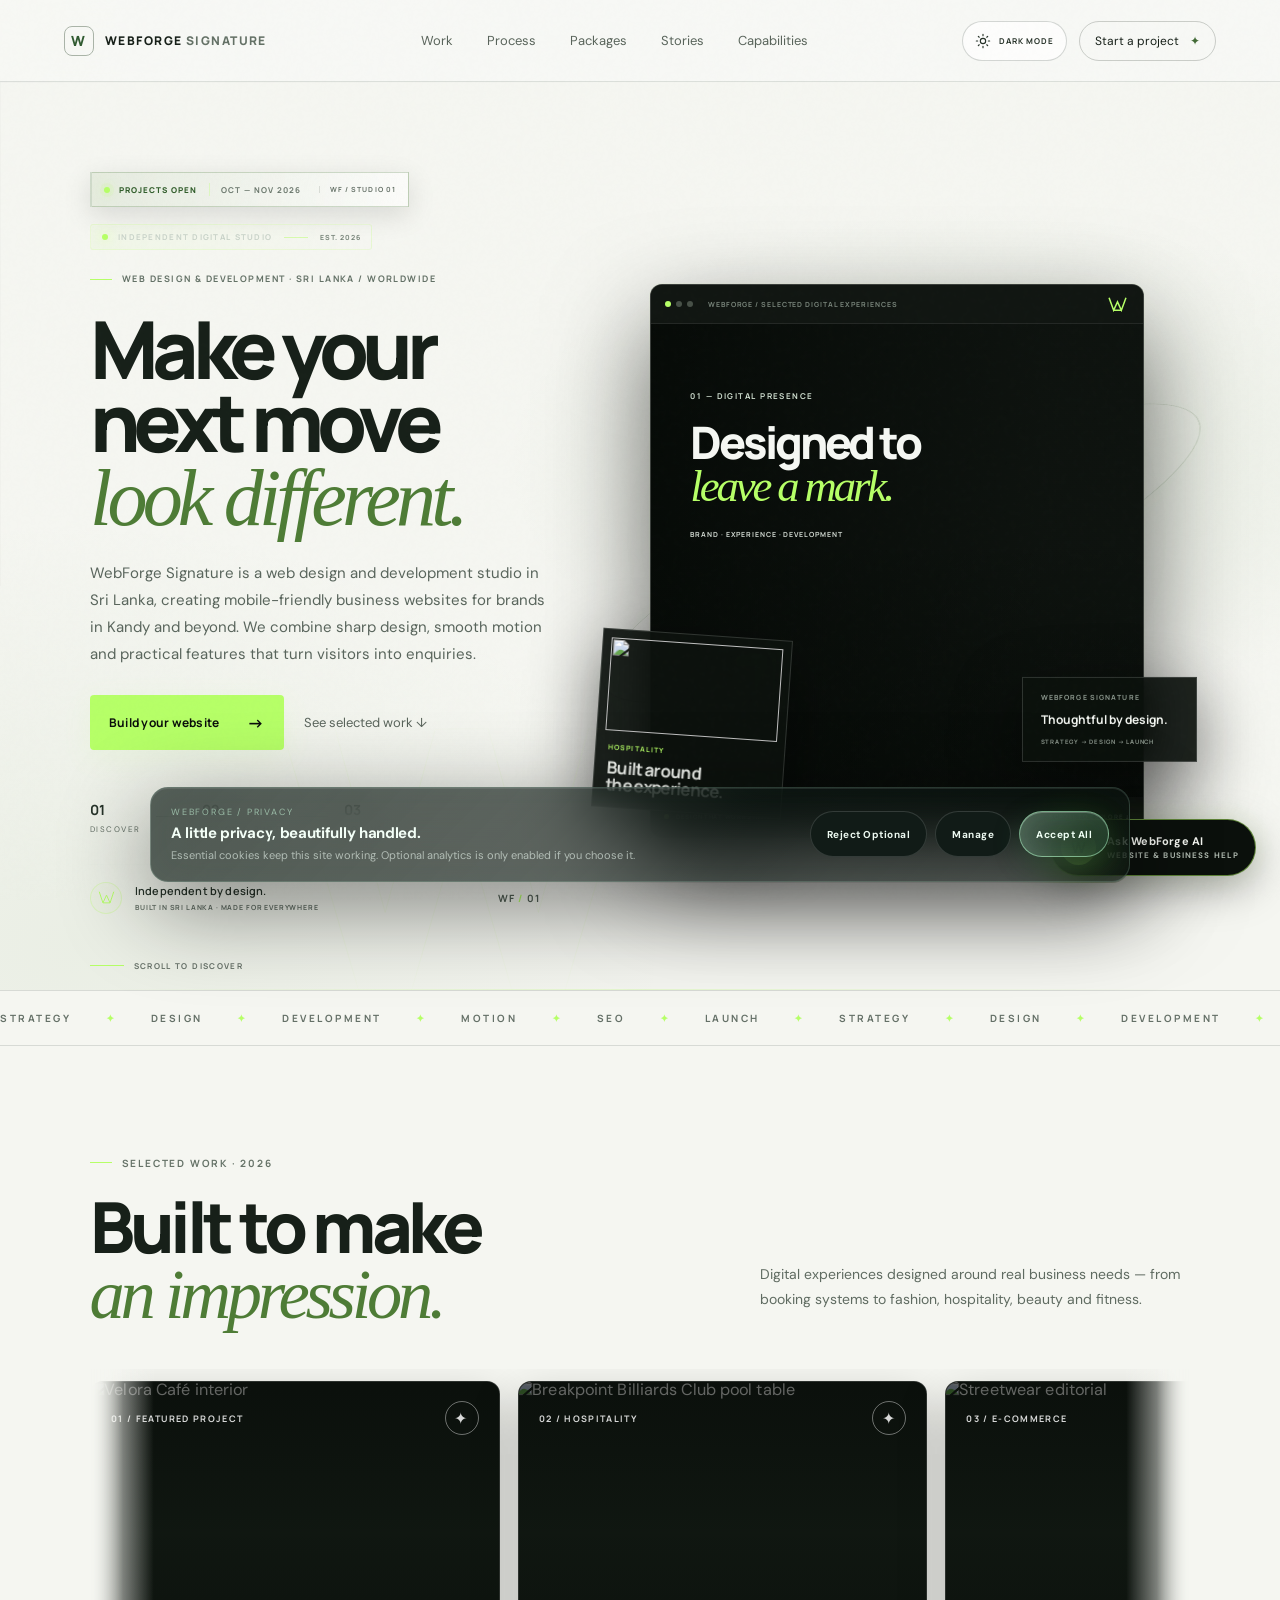
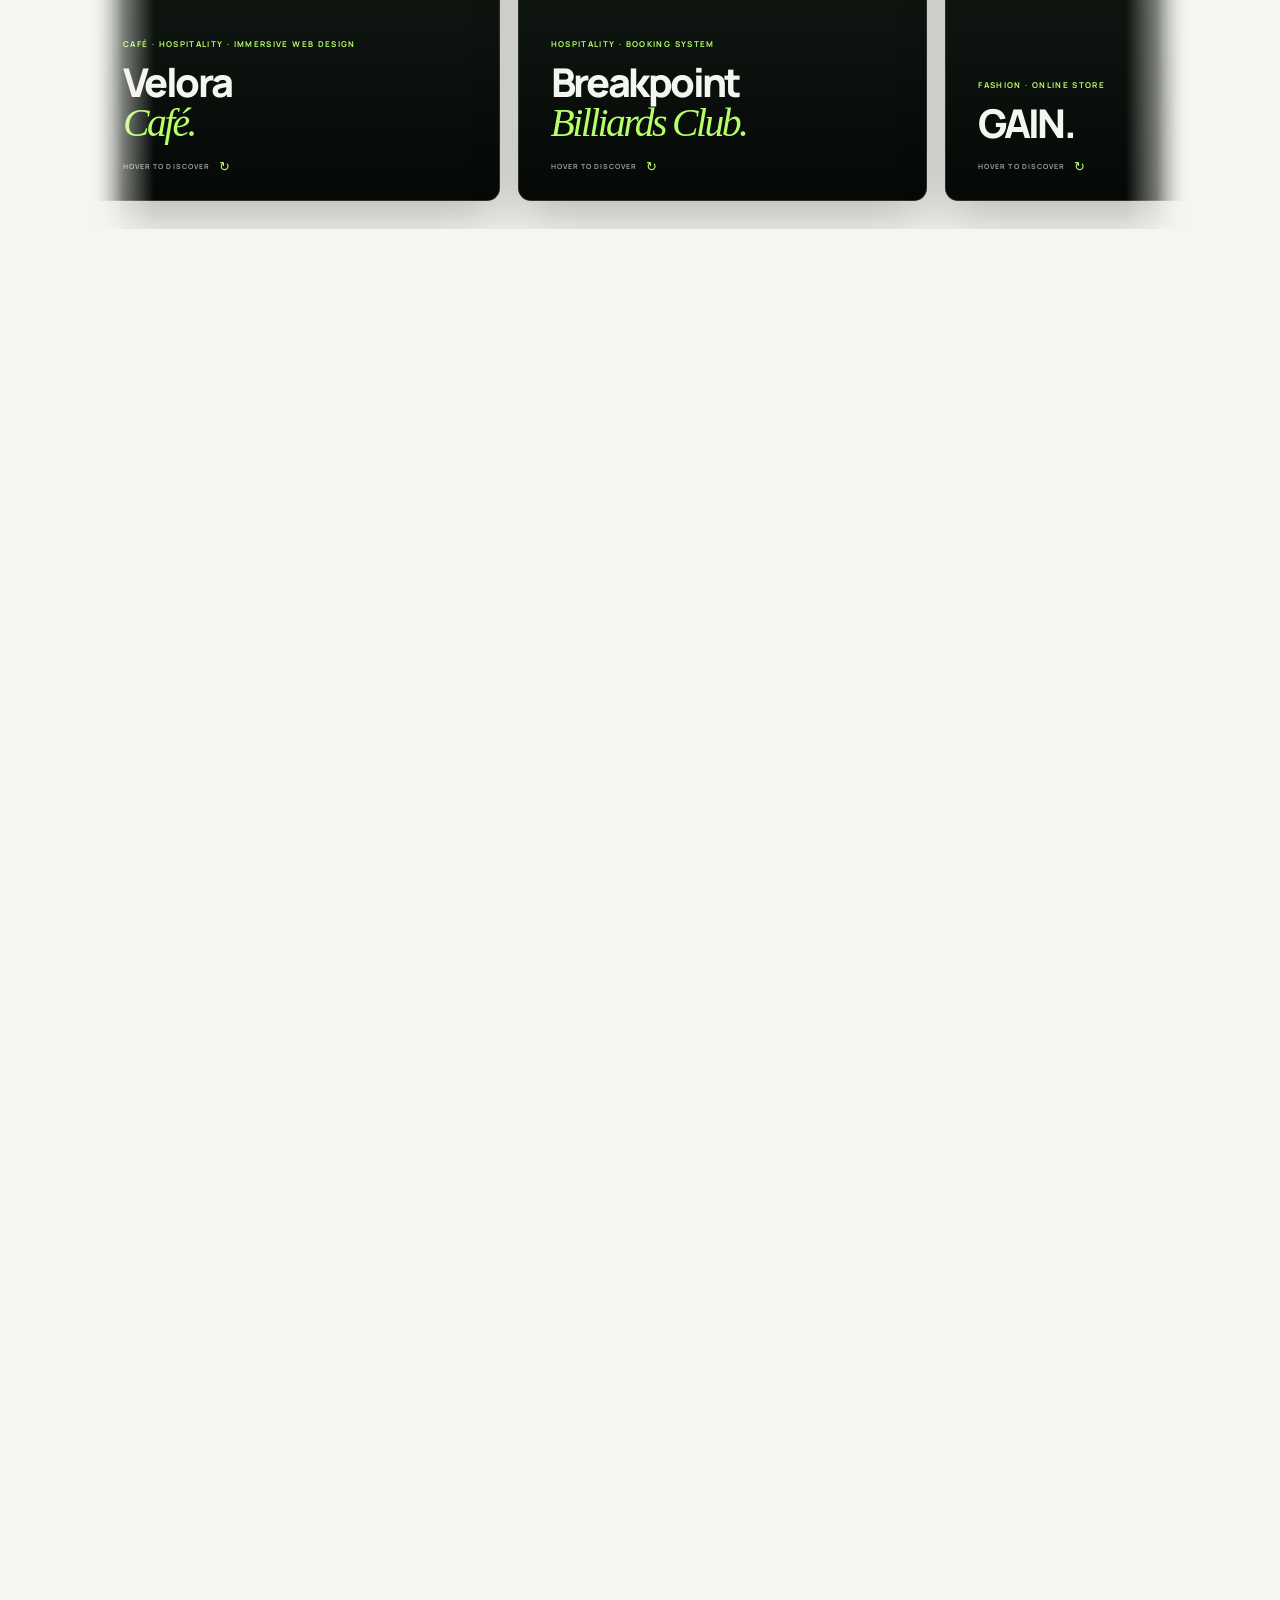
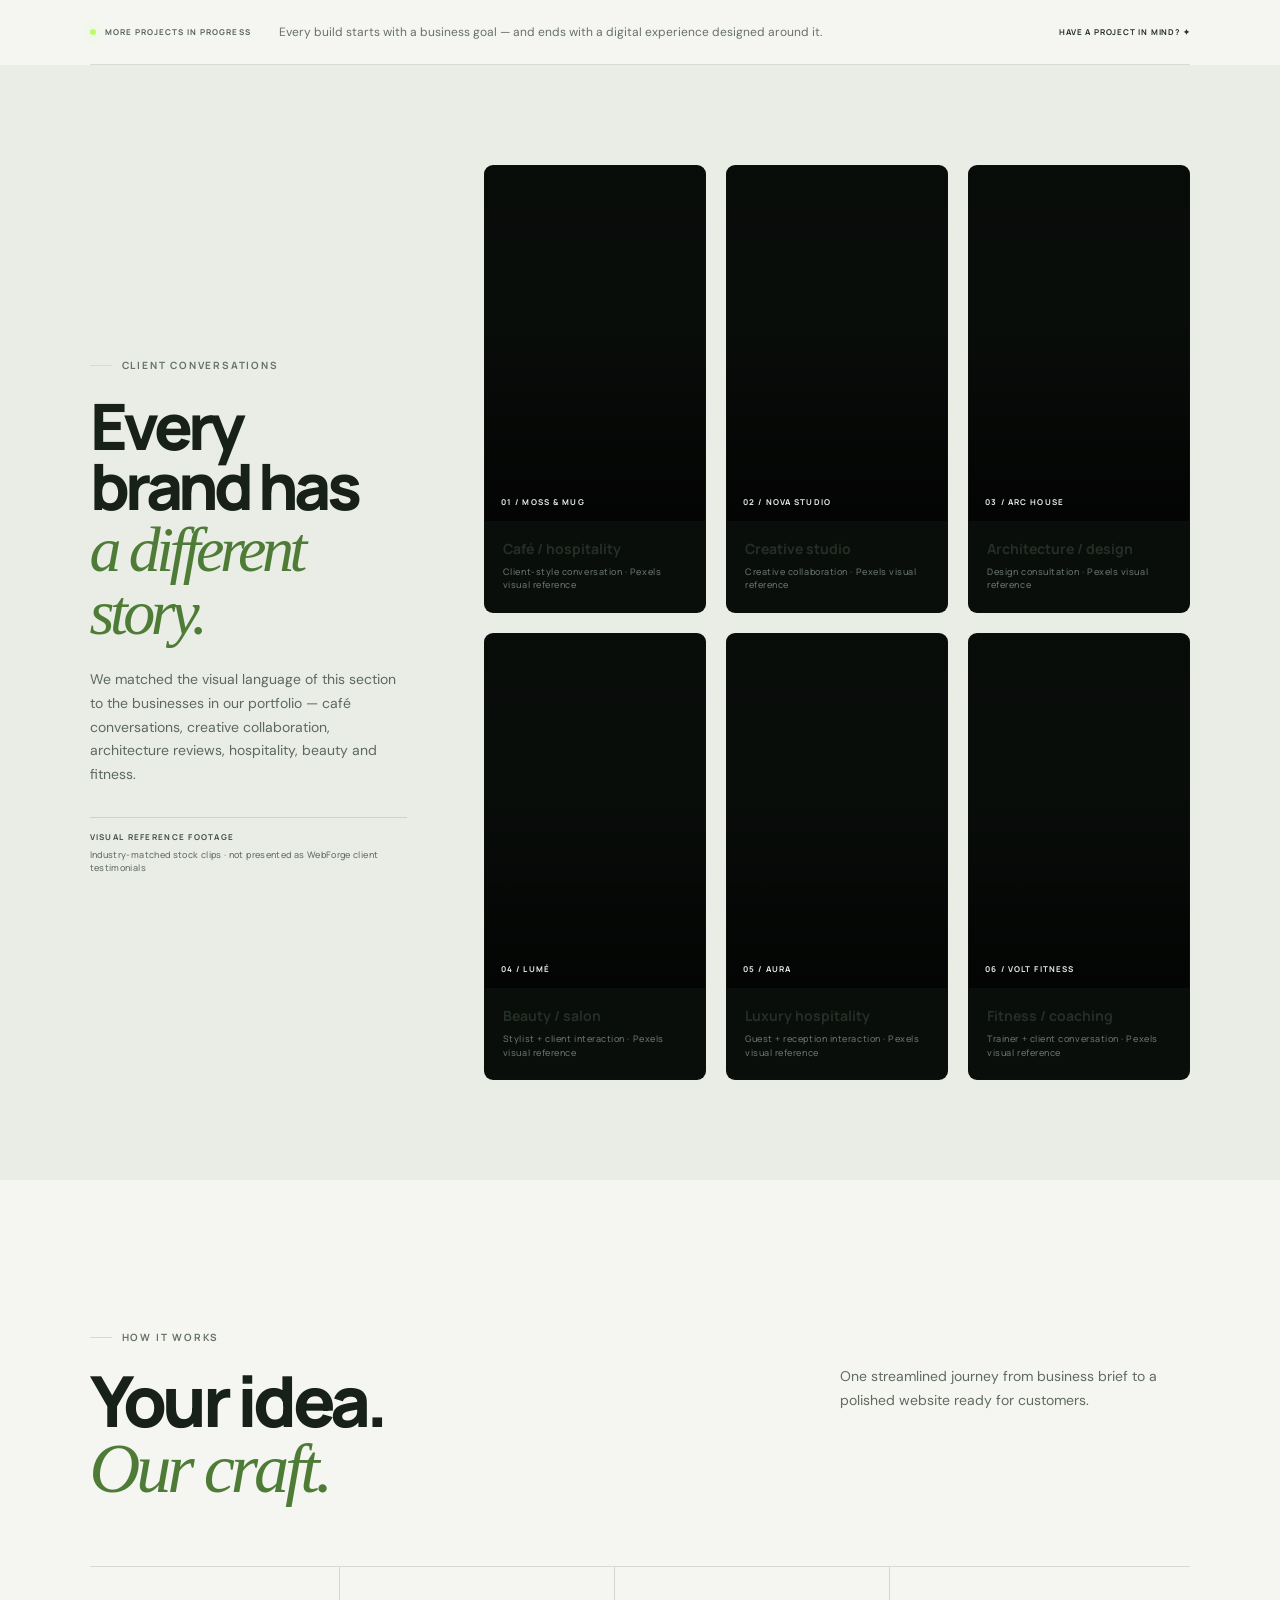
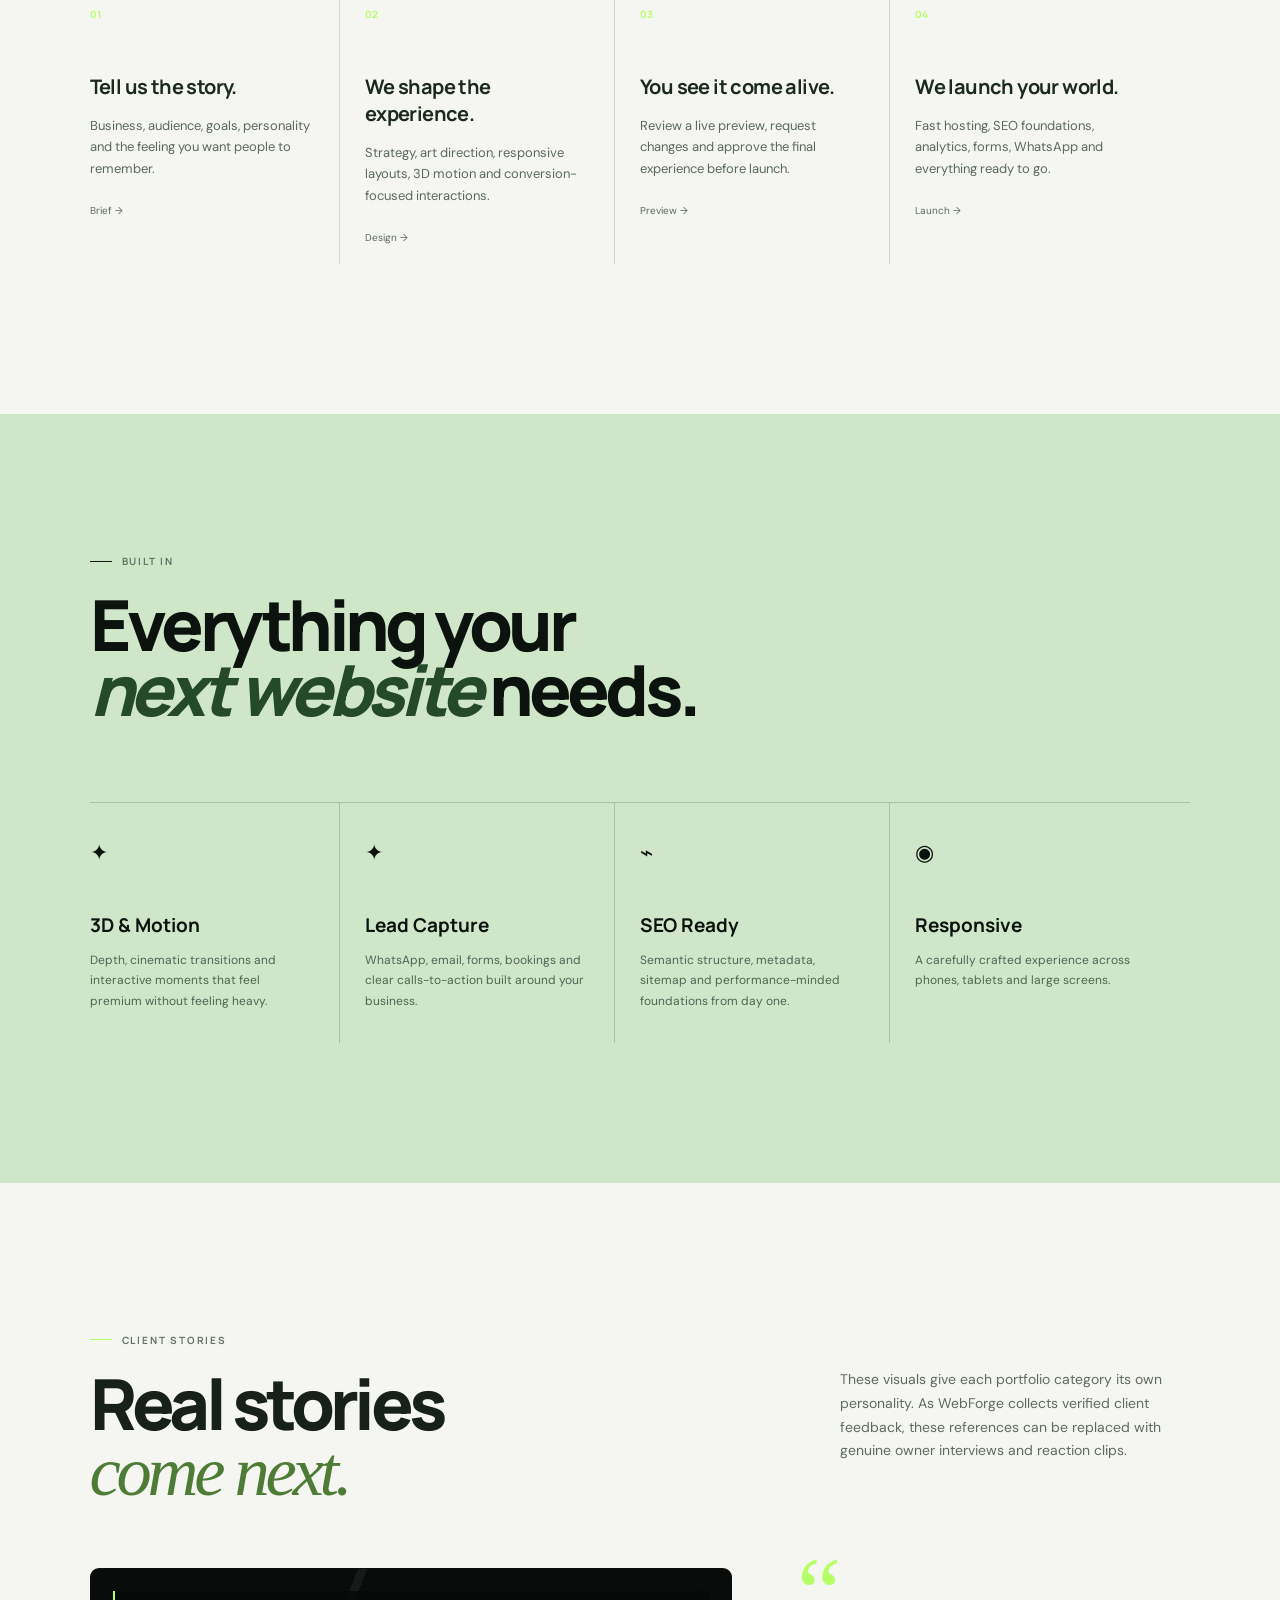
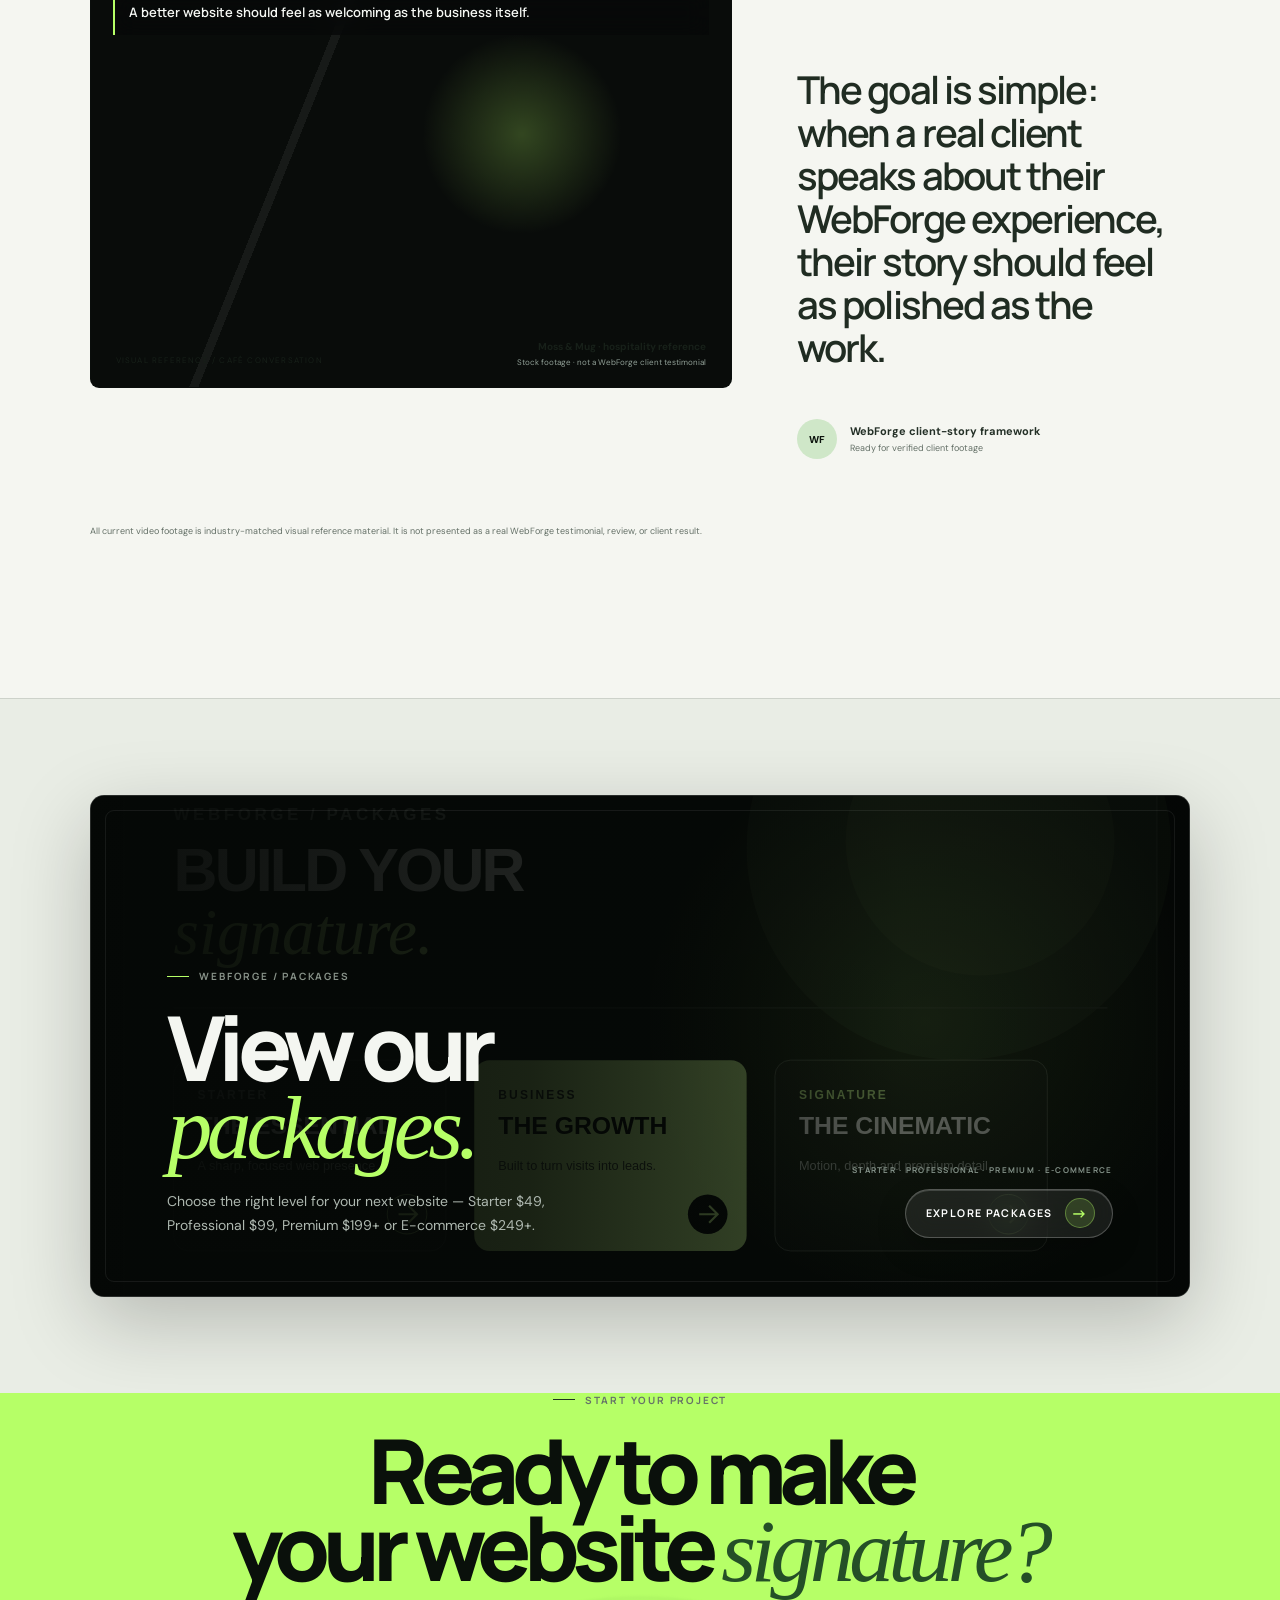
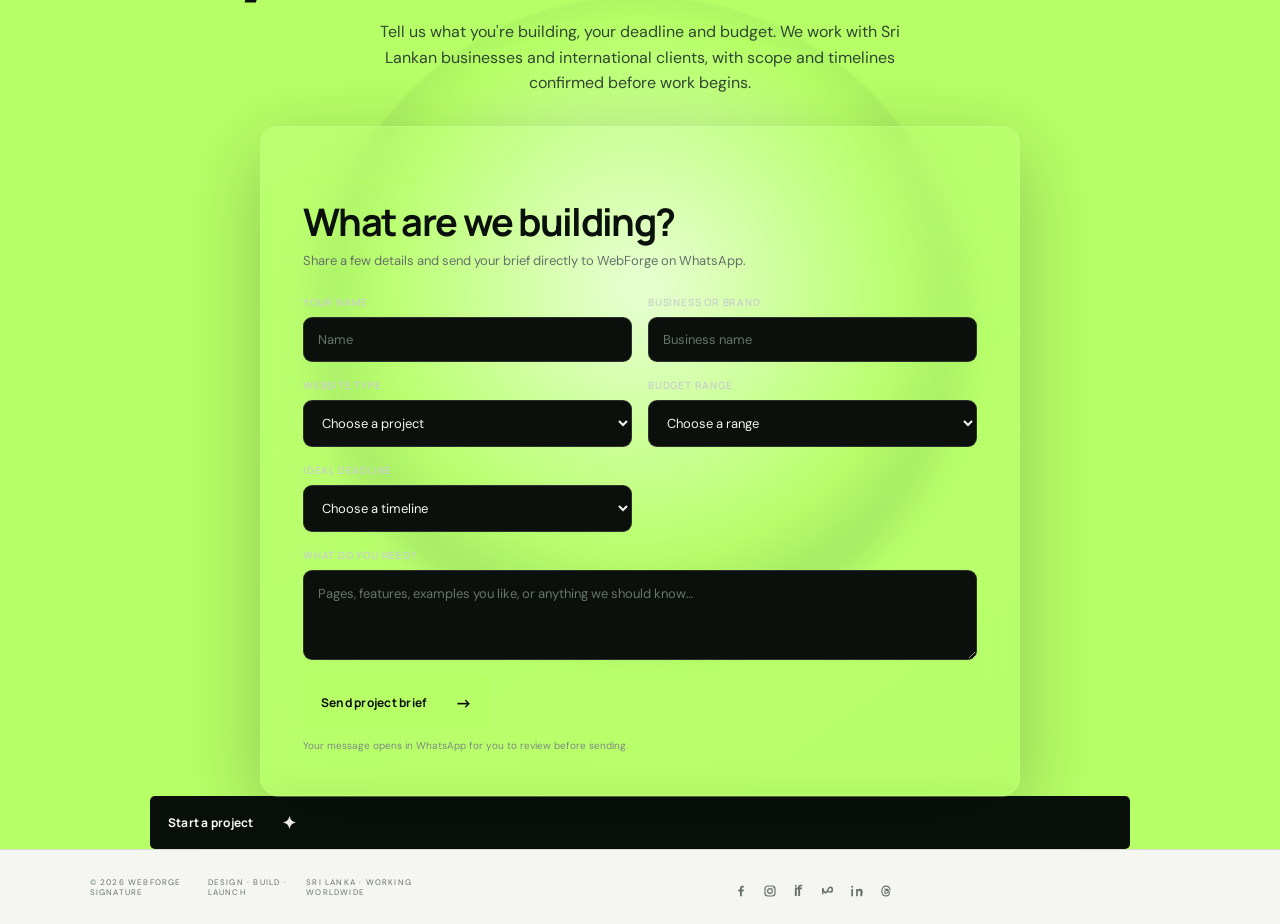
==== commit f693cf14: "Fix assistant welcome text JavaScript escaping" ====
--- a/index.html
+++ b/index.html
@@ -660,7 +660,7 @@
   const messagesEl=document.getElementById('wf-ai-messages');
   if(!launcher||!panel||!form||!input||!messagesEl)return;
   let history=[],busy=false,controller=null;
-  const welcome='Hey! Welcome to WebForge Signature. 👋\\n\\nI can help you explore website packages, SEO, e-commerce and ideas for your business. What are you planning to build?';
+  const welcome='Hey! Welcome to WebForge Signature. 👋\n\nI can help you explore website packages, SEO, e-commerce and ideas for your business. What are you planning to build?';
   function open(){panel.classList.add('is-open');launcher.setAttribute('aria-expanded','true');input.focus();}
   function shut(){panel.classList.remove('is-open');launcher.setAttribute('aria-expanded','false');launcher.focus();}
   function scroll(){messagesEl.scrollTop=messagesEl.scrollHeight;}
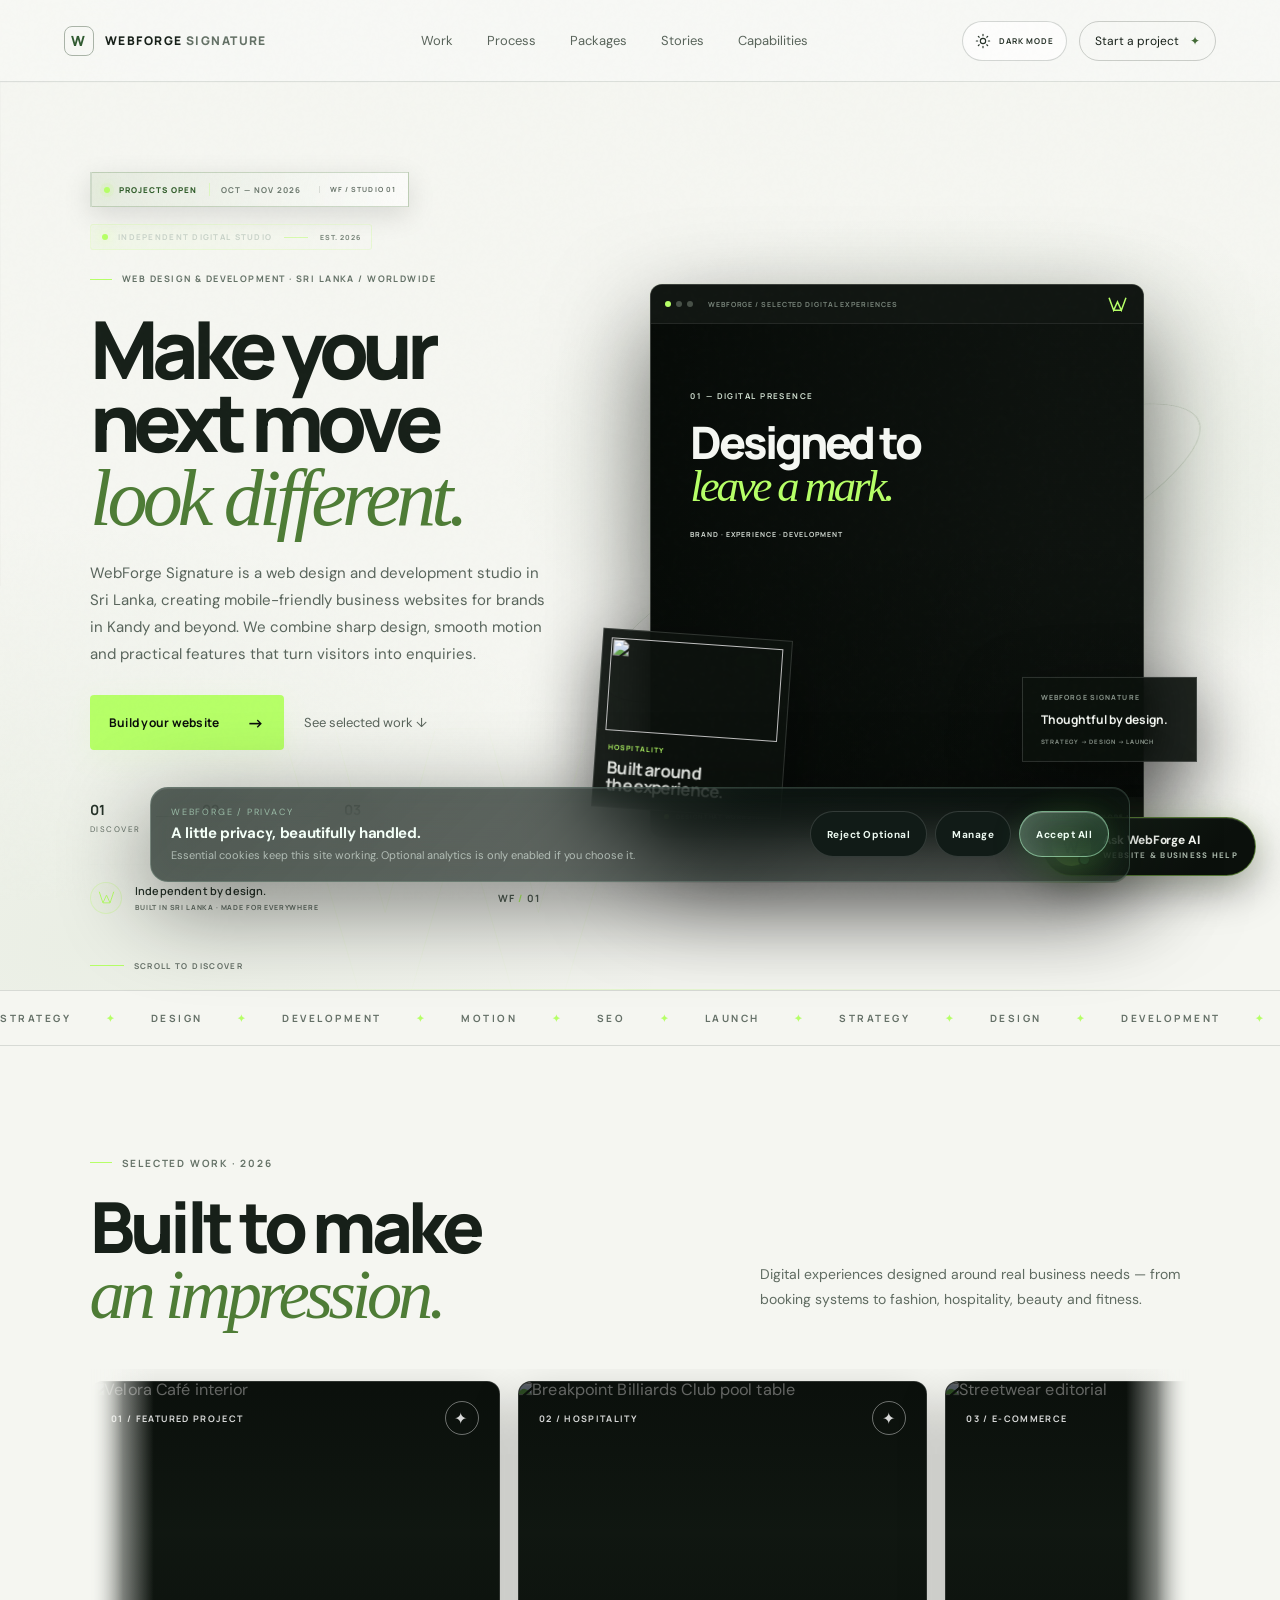
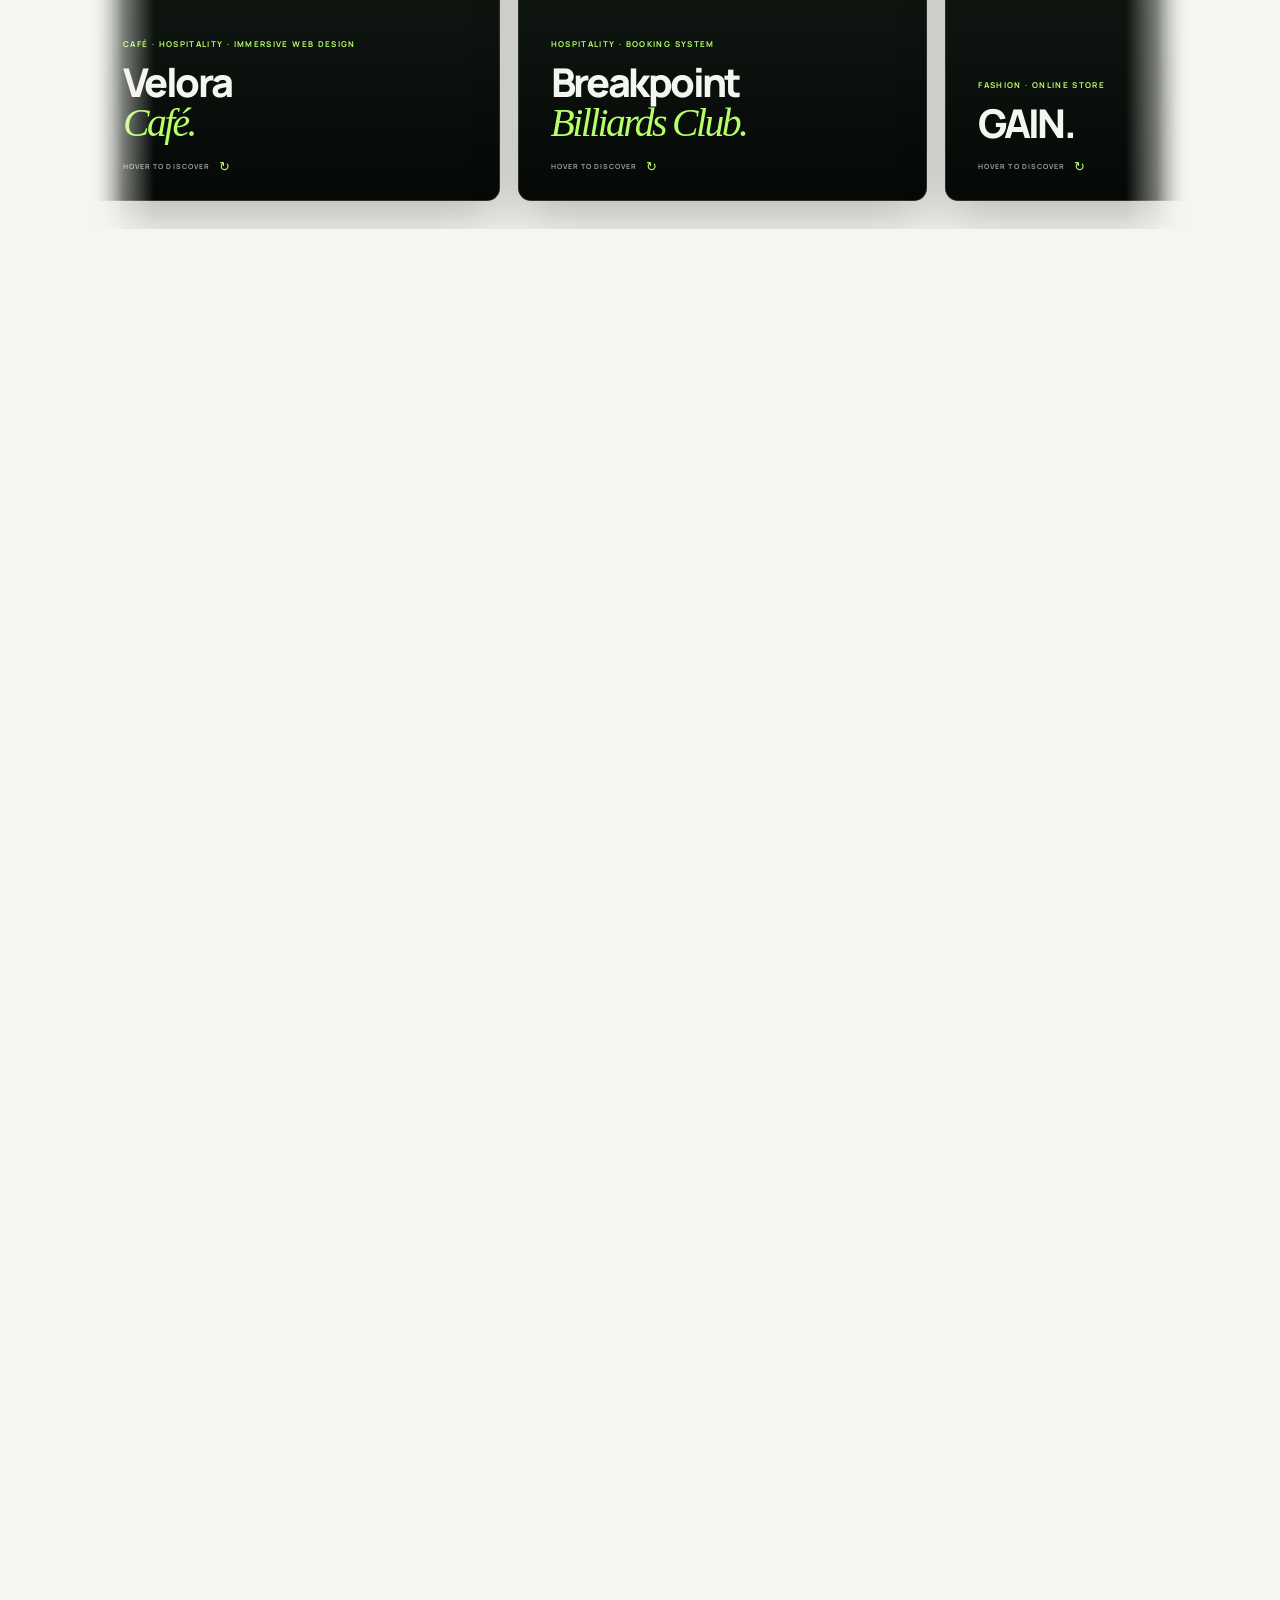
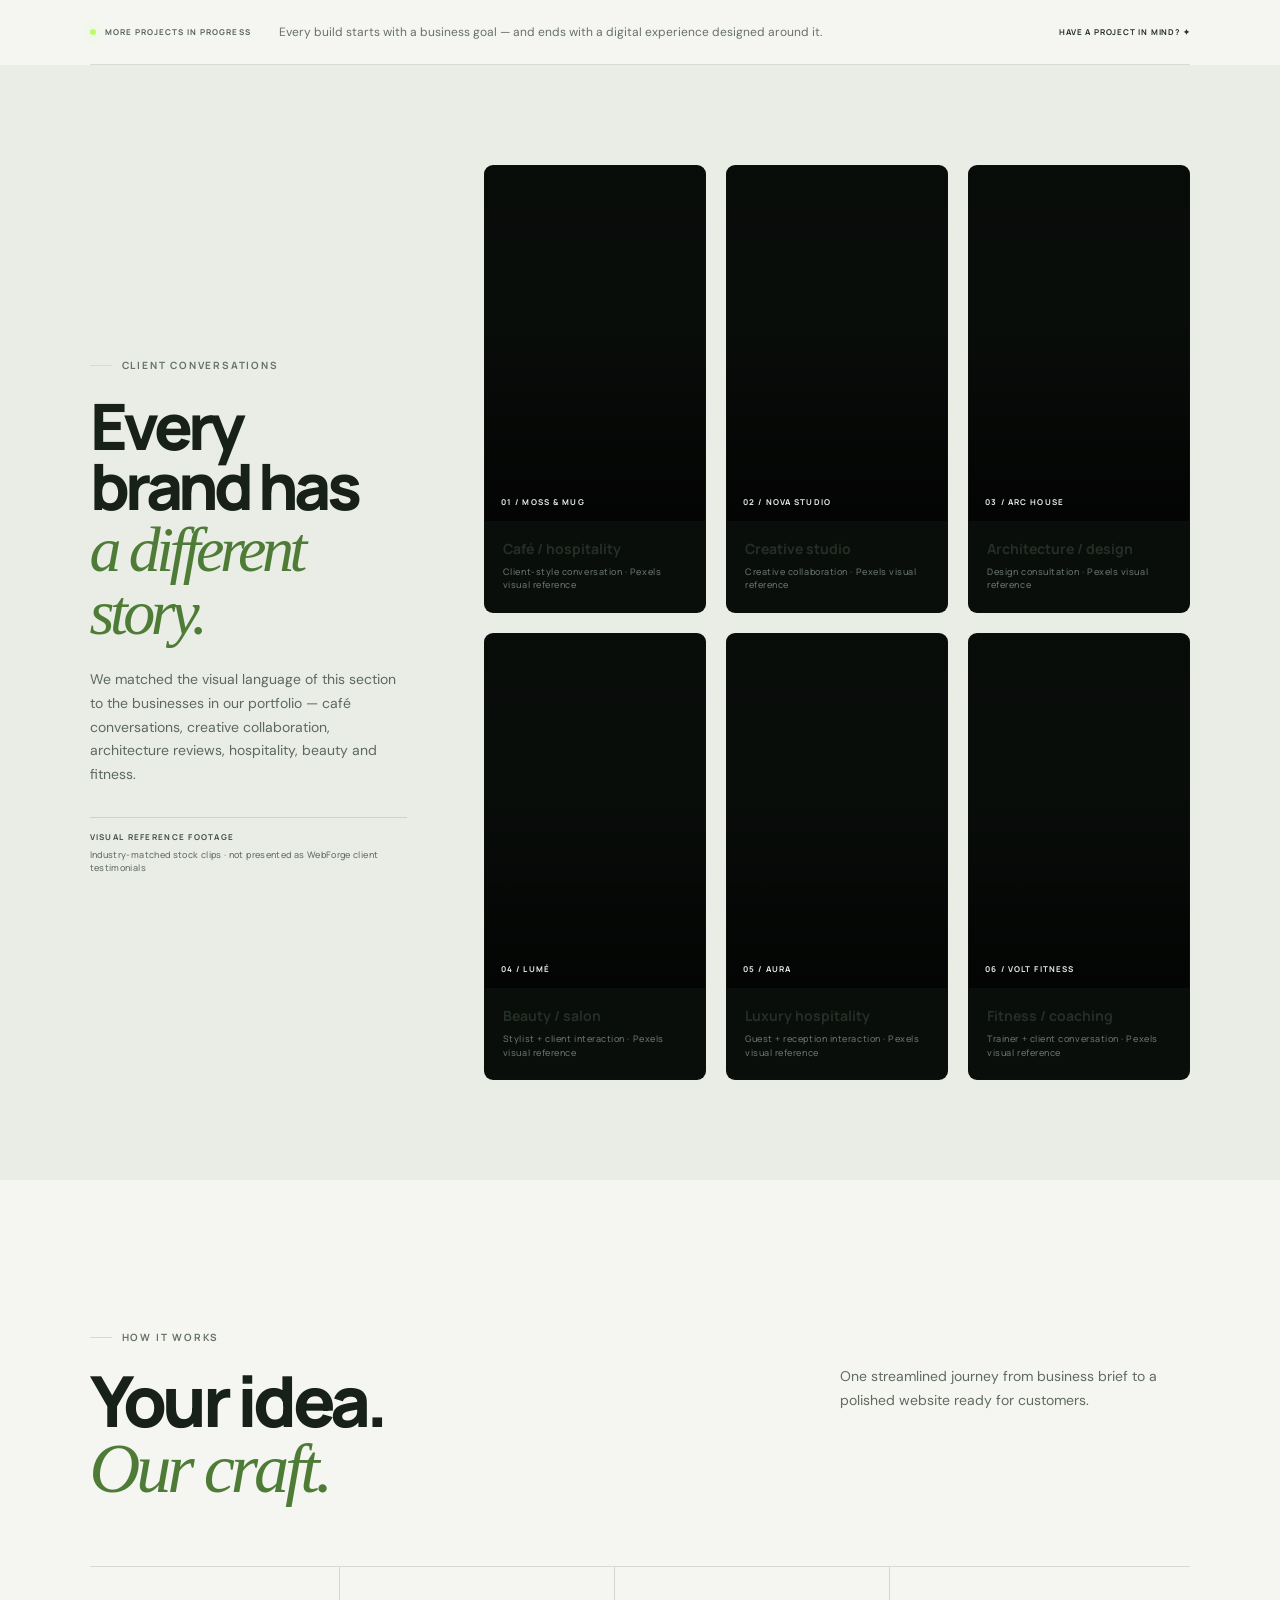
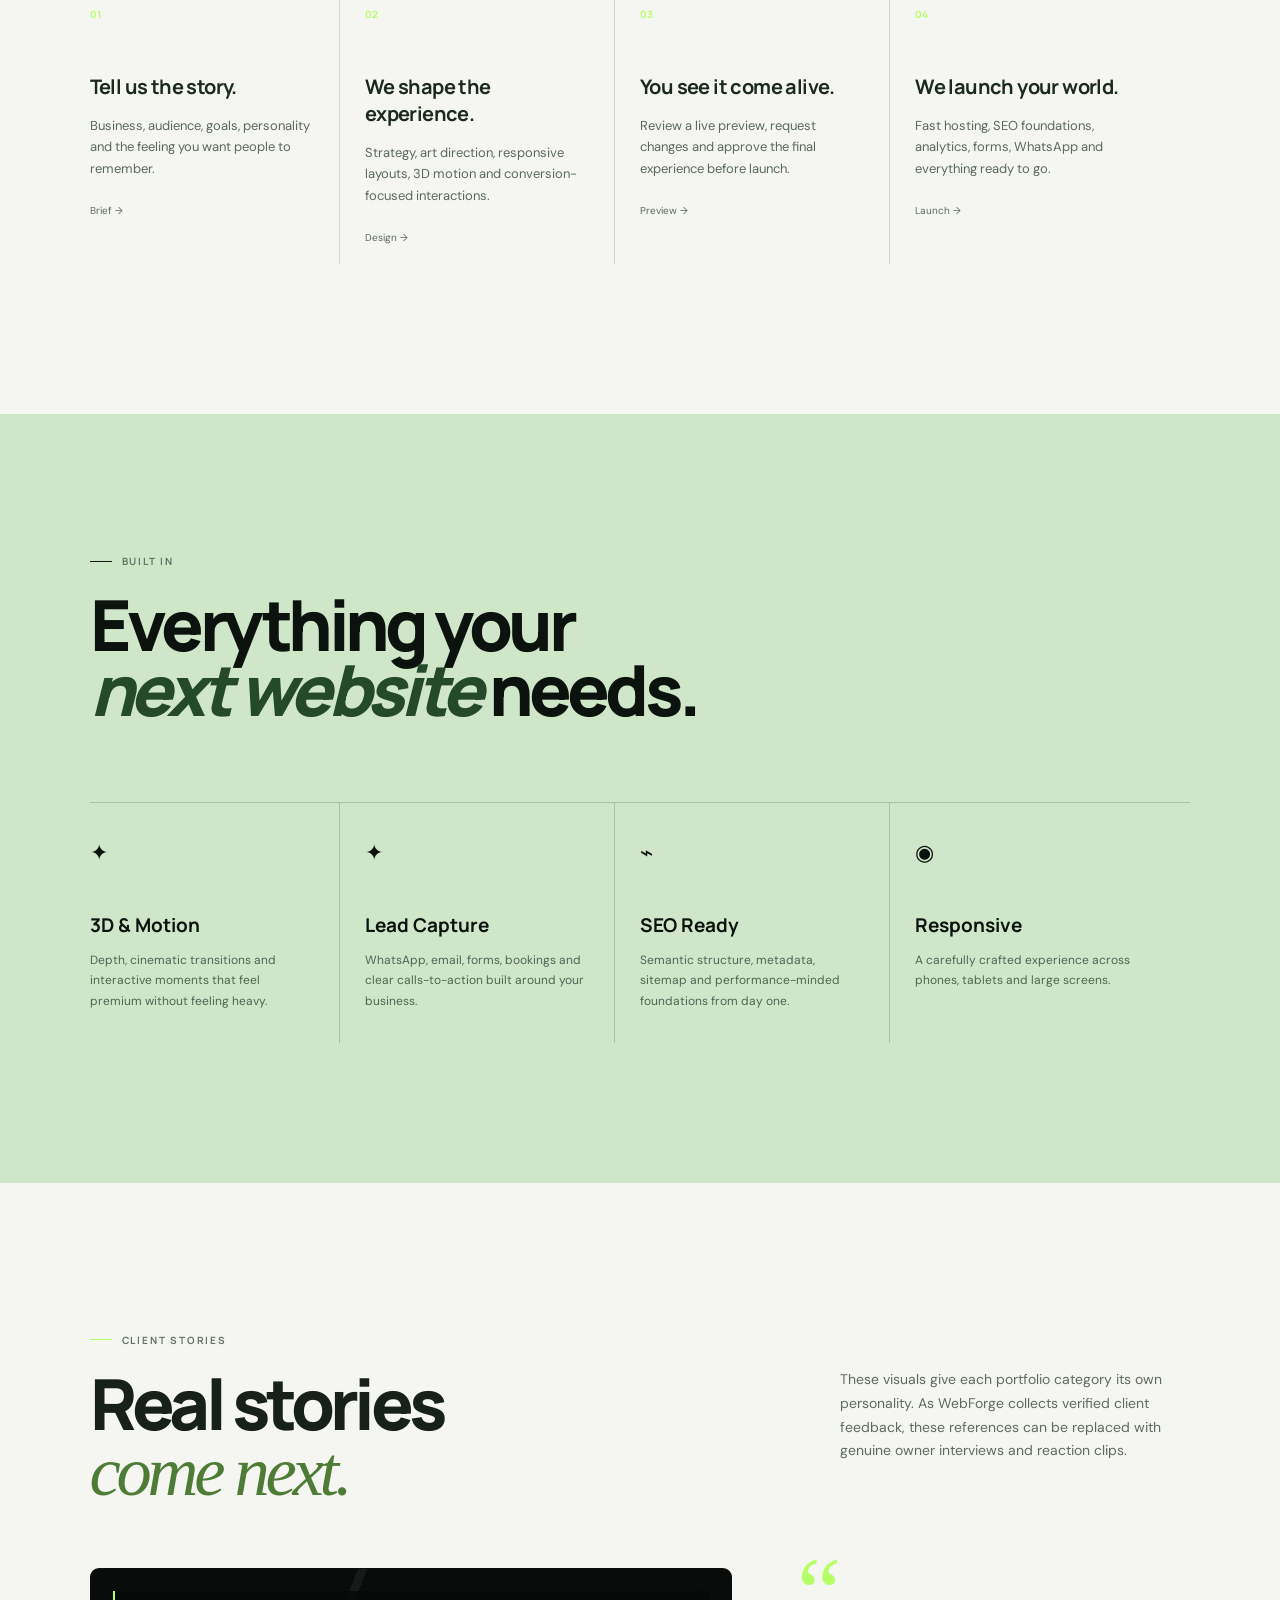
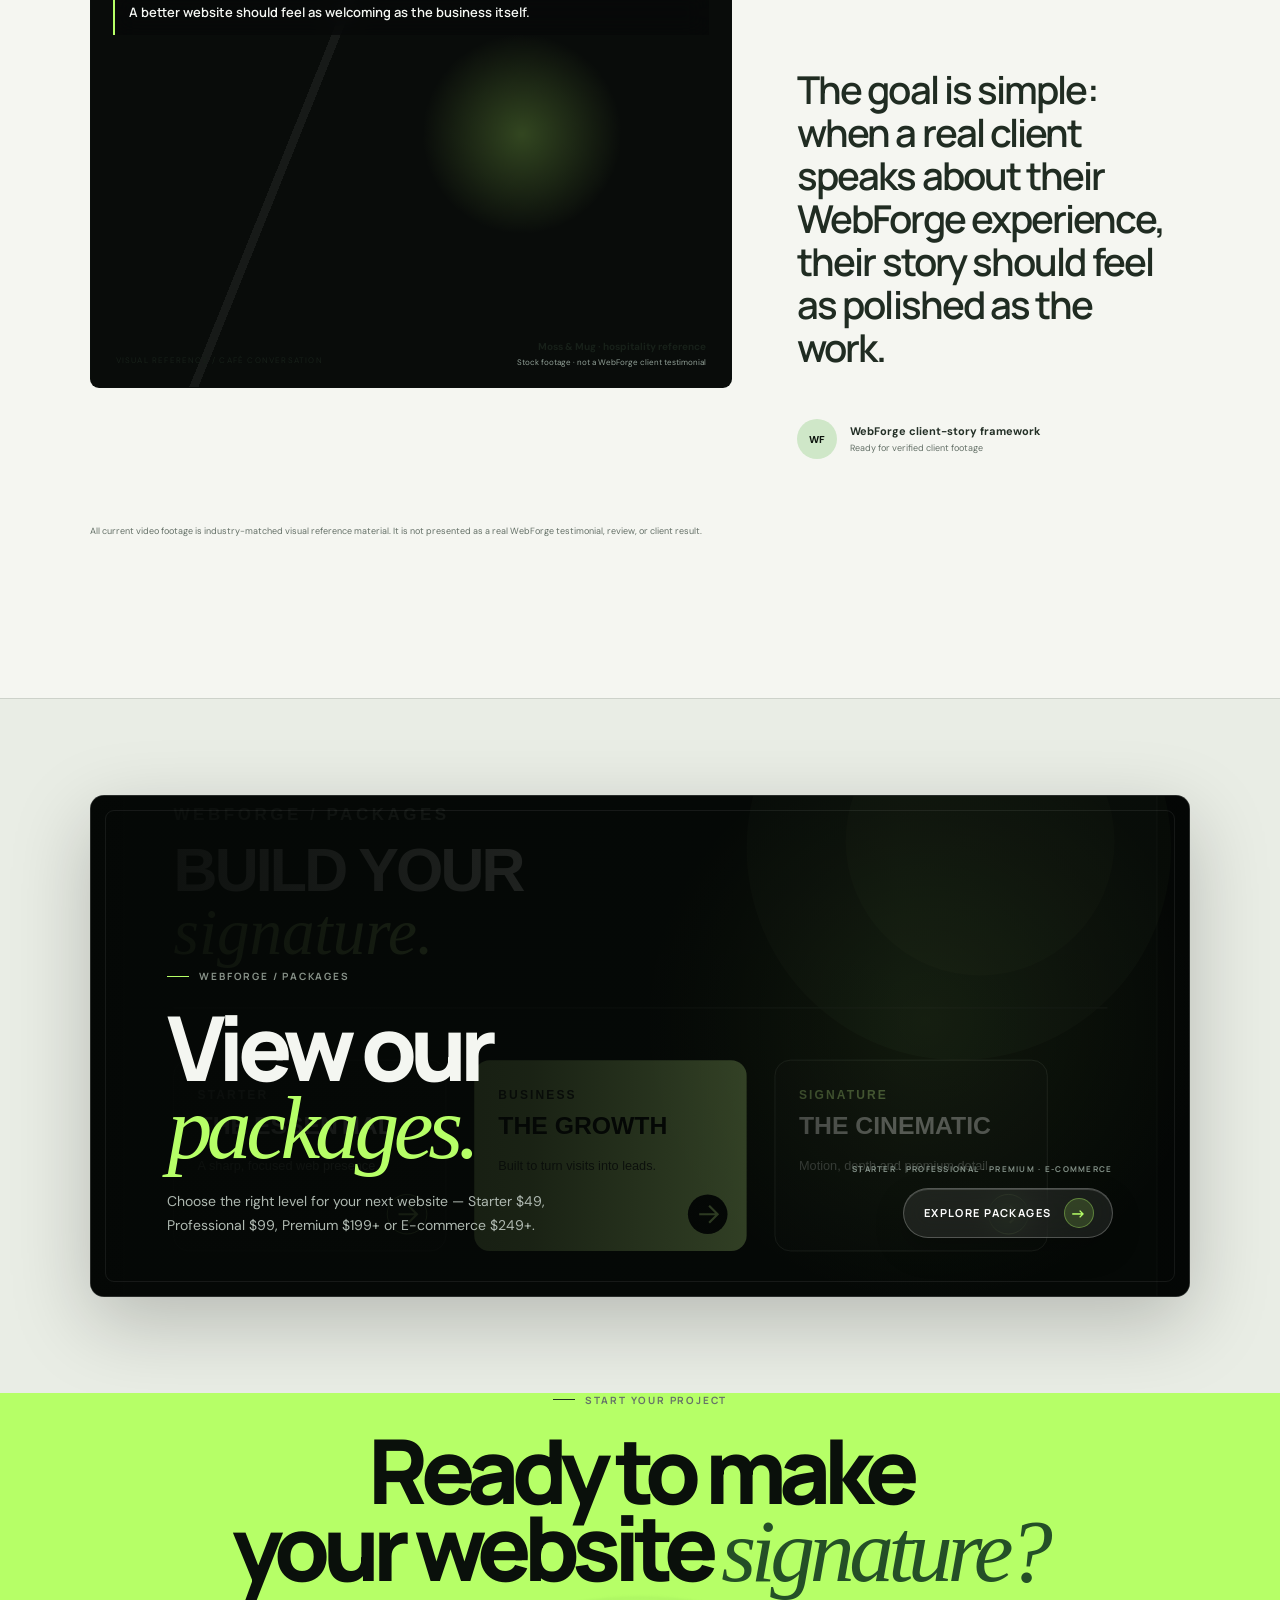
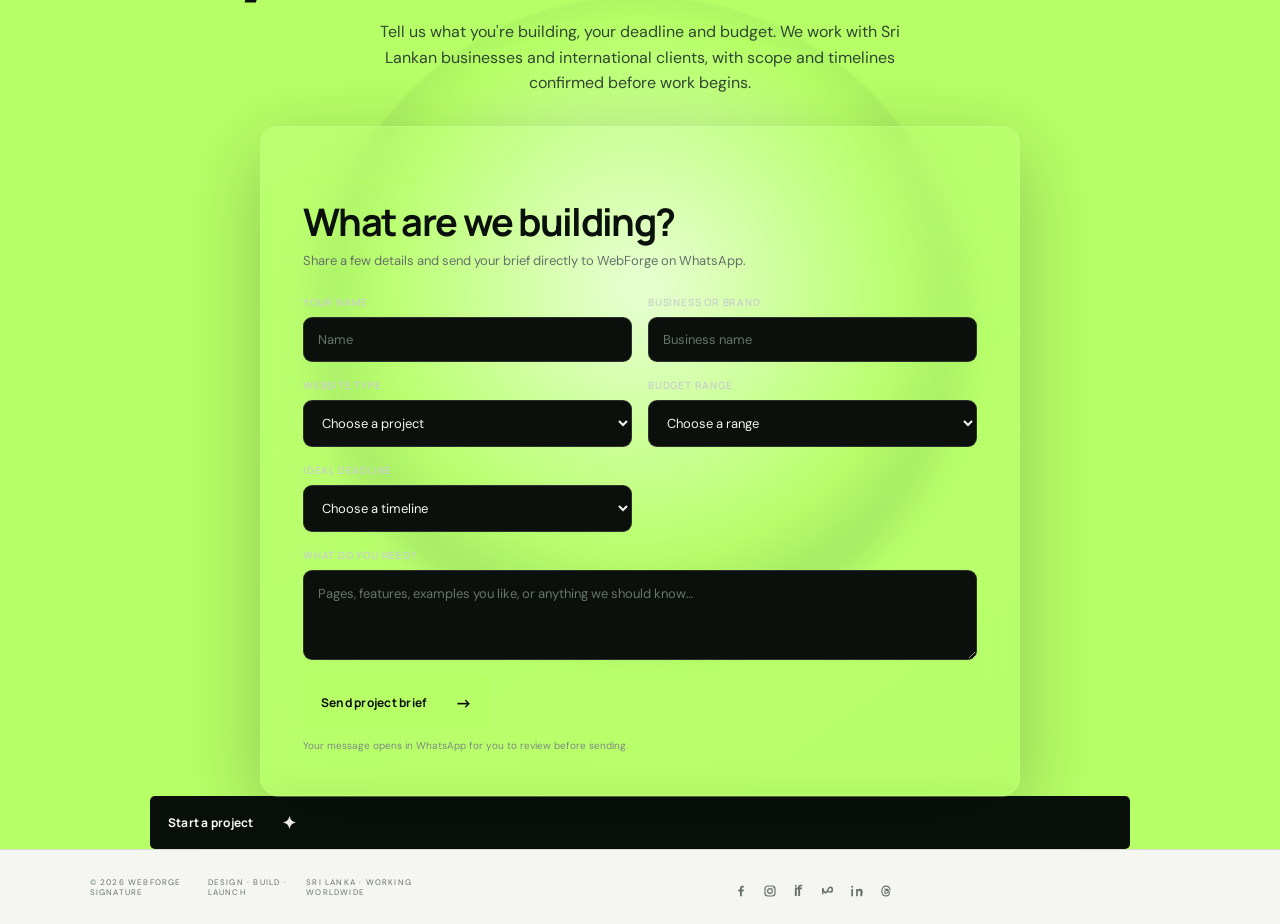
==== commit eadc22b6: "Refresh WebForge AI assistant UI and prevent iOS input zoom" ====
--- a/index.html
+++ b/index.html
@@ -583,47 +583,63 @@
 
 <!-- WEBFORGE AI ASSISTANT — isolated floating chat widget -->
 <style id="webforge-ai-assistant-styles">
-#wf-ai-launcher{position:fixed;right:24px;bottom:24px;z-index:9998;display:flex;align-items:center;gap:11px;padding:10px 16px 10px 10px;border:1px solid rgba(182,255,103,.48);border-radius:999px;background:#0b100c;color:#f4f6f1;box-shadow:0 12px 40px rgba(0,0,0,.34),0 0 28px rgba(182,255,103,.09);font:700 11px/1.2 'DM Sans',sans-serif;letter-spacing:.02em;cursor:pointer;transition:transform .22s ease,border-color .22s ease,box-shadow .22s ease}
-#wf-ai-launcher:hover{transform:translateY(-3px);border-color:#b6ff67;box-shadow:0 16px 44px rgba(0,0,0,.42),0 0 34px rgba(182,255,103,.15)}
-#wf-ai-launcher .wf-ai-mark{width:35px;height:35px;display:grid;place-items:center;border-radius:50%;background:#b6ff67;color:#10150d;font:800 15px/1 'Manrope',sans-serif;box-shadow:0 0 20px rgba(182,255,103,.22)}
-#wf-ai-launcher .wf-ai-launch-copy{display:flex;flex-direction:column;gap:3px;text-align:left}
-#wf-ai-launcher .wf-ai-launch-copy small{font-size:8px;letter-spacing:.14em;color:#aeb8ae}
-#wf-ai-panel{position:fixed;right:24px;bottom:88px;z-index:9999;width:min(390px,calc(100vw - 28px));height:min(590px,calc(100dvh - 118px));display:none;flex-direction:column;overflow:hidden;border:1px solid rgba(182,255,103,.22);border-radius:18px;background:#0b0f0c;color:#f4f6f1;box-shadow:0 24px 90px rgba(0,0,0,.58),0 0 45px rgba(182,255,103,.07);font-family:'DM Sans',sans-serif}
-#wf-ai-panel.is-open{display:flex;animation:wfAiAppear .2s ease-out}
-@keyframes wfAiAppear{from{opacity:0;transform:translateY(9px) scale(.985)}to{opacity:1;transform:translateY(0) scale(1)}}
+/* WebForge AI — refreshed floating assistant */
+#wf-ai-launcher{position:fixed;right:24px;bottom:24px;z-index:9998;display:flex;align-items:center;gap:12px;padding:9px 17px 9px 9px;border:1px solid rgba(182,255,103,.42);border-radius:999px;background:linear-gradient(135deg,#18251a 0%,#0b100c 75%);color:#f6f9f3;box-shadow:0 14px 42px rgba(0,0,0,.38),inset 0 1px rgba(255,255,255,.08),0 0 30px rgba(182,255,103,.10);font:700 12px/1.2 'DM Sans',sans-serif;letter-spacing:.01em;cursor:pointer;transition:transform .25s ease,border-color .25s ease,box-shadow .25s ease}
+#wf-ai-launcher:hover{transform:translateY(-3px);border-color:#b6ff67;box-shadow:0 18px 48px rgba(0,0,0,.44),0 0 36px rgba(182,255,103,.18)}
+#wf-ai-launcher:focus-visible,#wf-ai-panel button:focus-visible{outline:2px solid #b6ff67;outline-offset:3px}
+#wf-ai-launcher .wf-ai-mark{position:relative;width:39px;height:39px;display:grid;place-items:center;border-radius:50%;background:linear-gradient(145deg,#d4ff9d,#a6ef52);color:#10170d;font:900 16px/1 'Manrope',sans-serif;box-shadow:0 0 22px rgba(182,255,103,.28)}
+#wf-ai-launcher .wf-ai-mark:after{content:"";position:absolute;right:0;bottom:0;width:9px;height:9px;border:2px solid #10170d;border-radius:50%;background:#63dc8a}
+#wf-ai-launcher .wf-ai-launch-copy{display:flex;flex-direction:column;gap:4px;text-align:left}
+#wf-ai-launcher .wf-ai-launch-copy>span{font-size:12px;font-weight:800;letter-spacing:-.01em}
+#wf-ai-launcher .wf-ai-launch-copy small{font-size:8px;letter-spacing:.16em;color:#aebcaf}
+#wf-ai-panel{position:fixed;right:24px;bottom:88px;z-index:9999;width:min(410px,calc(100vw - 28px));height:min(620px,calc(100dvh - 118px));display:none;flex-direction:column;overflow:hidden;border:1px solid rgba(182,255,103,.24);border-radius:23px;background:radial-gradient(ellipse at 10% 0%,rgba(182,255,103,.09),transparent 38%),#0b100d;color:#f4f7f1;box-shadow:0 28px 100px rgba(0,0,0,.62),0 0 55px rgba(182,255,103,.08);font-family:'DM Sans',sans-serif;isolation:isolate}
+#wf-ai-panel.is-open{display:flex;animation:wfAiAppear .22s cubic-bezier(.2,.8,.2,1)}
+@keyframes wfAiAppear{from{opacity:0;transform:translateY(12px) scale(.985)}to{opacity:1;transform:translateY(0) scale(1)}}
 #wf-ai-panel *{box-sizing:border-box}
-.wf-ai-head{display:flex;align-items:center;gap:11px;padding:17px 17px 15px;border-bottom:1px solid rgba(255,255,255,.08);background:linear-gradient(120deg,rgba(182,255,103,.08),transparent 65%)}
-.wf-ai-avatar{width:39px;height:39px;flex:none;display:grid;place-items:center;border-radius:12px;background:#b6ff67;color:#10150d;font:800 17px 'Manrope',sans-serif}
+.wf-ai-head{display:flex;align-items:center;gap:12px;padding:18px 18px 16px;border-bottom:1px solid rgba(255,255,255,.075);background:linear-gradient(110deg,rgba(182,255,103,.075),rgba(255,255,255,.012) 70%)}
+.wf-ai-avatar{position:relative;width:43px;height:43px;flex:none;display:grid;place-items:center;border:1px solid rgba(182,255,103,.48);border-radius:14px;background:linear-gradient(145deg,#d4ff9d,#a6ef52);color:#10170d;font:900 18px 'Manrope',sans-serif;box-shadow:0 5px 20px rgba(182,255,103,.13)}
 .wf-ai-heading{min-width:0;flex:1}
-.wf-ai-heading strong{display:block;font:800 13px 'Manrope',sans-serif;letter-spacing:-.02em}
-.wf-ai-heading small{display:flex;align-items:center;gap:6px;margin-top:5px;color:#96a196;font-size:10px}
-.wf-ai-online{width:6px;height:6px;border-radius:50%;background:#b6ff67;box-shadow:0 0 9px rgba(182,255,103,.7)}
-.wf-ai-head-actions{display:flex;gap:5px}
-.wf-ai-head-actions button{width:31px;height:31px;border:1px solid rgba(255,255,255,.10);border-radius:9px;background:rgba(255,255,255,.04);color:#cbd4cb;font-size:16px;cursor:pointer}
-.wf-ai-head-actions button:hover{border-color:rgba(182,255,103,.45);color:#b6ff67}
-#wf-ai-messages{flex:1;min-height:0;overflow-y:auto;padding:17px 14px 12px;scroll-behavior:smooth}
-.wf-ai-message{display:flex;flex-direction:column;align-items:flex-start;margin:0 0 13px}
+.wf-ai-heading strong{display:block;font:800 14px 'Manrope',sans-serif;letter-spacing:-.025em}
+.wf-ai-heading small{display:flex;align-items:center;gap:7px;margin-top:6px;color:#9ca99c;font-size:10px}
+.wf-ai-online{width:7px;height:7px;border-radius:50%;background:#8df0a4;box-shadow:0 0 10px rgba(141,240,164,.75)}
+.wf-ai-head-actions{display:flex;gap:7px}
+.wf-ai-head-actions button{width:34px;height:34px;border:1px solid rgba(255,255,255,.10);border-radius:11px;background:rgba(255,255,255,.045);color:#d6dfd4;font-size:18px;cursor:pointer;transition:background .2s,border-color .2s,color .2s}
+.wf-ai-head-actions button:hover{border-color:rgba(182,255,103,.45);background:rgba(182,255,103,.08);color:#caff8d}
+#wf-ai-messages{flex:1;min-height:0;overflow-y:auto;padding:19px 16px 14px;scroll-behavior:smooth;overscroll-behavior:contain;-webkit-overflow-scrolling:touch}
+.wf-ai-message{display:flex;flex-direction:column;align-items:flex-start;margin:0 0 15px}
 .wf-ai-message.user{align-items:flex-end}
-.wf-ai-bubble{max-width:88%;padding:11px 13px;border:1px solid rgba(255,255,255,.08);border-radius:4px 14px 14px 14px;background:#151c16;color:#e8eee7;font-size:12px;line-height:1.65;white-space:pre-wrap;overflow-wrap:anywhere}
-.wf-ai-message.user .wf-ai-bubble{border-color:rgba(182,255,103,.22);border-radius:14px 4px 14px 14px;background:rgba(182,255,103,.10);color:#f4f6f1}
-.wf-ai-stamp{margin:5px 4px 0;color:#738073;font-size:8px;letter-spacing:.08em}
-.wf-ai-quick{display:flex;flex-wrap:wrap;gap:7px;margin:4px 0 13px}
-.wf-ai-quick button{padding:8px 10px;border:1px solid rgba(182,255,103,.25);border-radius:999px;background:rgba(182,255,103,.045);color:#d5e2d2;font-size:10px;cursor:pointer}
-.wf-ai-quick button:hover{background:rgba(182,255,103,.12);border-color:rgba(182,255,103,.55)}
-.wf-ai-typing{display:flex;align-items:center;gap:5px;width:max-content;padding:12px 14px;border-radius:4px 14px 14px 14px;background:#151c16}
+.wf-ai-bubble{max-width:89%;padding:12px 14px;border:1px solid rgba(255,255,255,.075);border-radius:5px 17px 17px 17px;background:linear-gradient(145deg,#19221a,#141b15);color:#eaf0e7;font-size:13px;line-height:1.7;white-space:pre-wrap;overflow-wrap:anywhere}
+.wf-ai-message.user .wf-ai-bubble{border-color:rgba(182,255,103,.23);border-radius:17px 5px 17px 17px;background:linear-gradient(145deg,rgba(182,255,103,.15),rgba(182,255,103,.075));color:#f5f9f1}
+.wf-ai-stamp{margin:6px 5px 0;color:#7e8c7d;font-size:8px;letter-spacing:.11em;font-weight:700}
+.wf-ai-quick{display:flex;flex-wrap:wrap;gap:8px;margin:5px 0 15px}
+.wf-ai-quick button{padding:9px 12px;border:1px solid rgba(182,255,103,.24);border-radius:999px;background:rgba(182,255,103,.055);color:#dce8d8;font-size:10px;font-weight:600;cursor:pointer;transition:background .2s,border-color .2s}
+.wf-ai-quick button:hover{background:rgba(182,255,103,.13);border-color:rgba(182,255,103,.6)}
+.wf-ai-typing{display:flex;align-items:center;gap:5px;width:max-content;padding:13px 15px;border:1px solid rgba(255,255,255,.06);border-radius:5px 16px 16px 16px;background:#172018}
 .wf-ai-typing i{width:5px;height:5px;border-radius:50%;background:#b6ff67;animation:wfAiDot 1s infinite ease-in-out}
 .wf-ai-typing i:nth-child(2){animation-delay:.15s}.wf-ai-typing i:nth-child(3){animation-delay:.3s}
 @keyframes wfAiDot{0%,60%,100%{opacity:.35;transform:translateY(0)}30%{opacity:1;transform:translateY(-4px)}}
-.wf-ai-compose{padding:12px 13px 13px;border-top:1px solid rgba(255,255,255,.08);background:#0d120e}
-.wf-ai-input-wrap{display:flex;align-items:flex-end;gap:8px;padding:7px 7px 7px 12px;border:1px solid rgba(255,255,255,.13);border-radius:13px;background:#121914}
-.wf-ai-input-wrap:focus-within{border-color:rgba(182,255,103,.55);box-shadow:0 0 0 3px rgba(182,255,103,.06)}
-#wf-ai-input{width:100%;max-height:90px;min-height:36px;resize:none;border:0;outline:0;background:transparent;color:#f4f6f1;font:12px/1.5 'DM Sans',sans-serif}
-#wf-ai-input::placeholder{color:#778278}
-#wf-ai-send{width:36px;height:36px;flex:none;border:0;border-radius:10px;background:#b6ff67;color:#10150d;font-size:17px;font-weight:800;cursor:pointer}
-#wf-ai-send:disabled{opacity:.42;cursor:wait}
-.wf-ai-disclaimer{margin:8px 2px 0;color:#748074;font-size:9px;line-height:1.45;text-align:center}
-@media(max-width:600px){#wf-ai-launcher{right:15px;bottom:15px;padding:8px 12px 8px 8px}#wf-ai-launcher .wf-ai-mark{width:34px;height:34px}#wf-ai-panel{right:8px;bottom:68px;width:calc(100vw - 16px);height:min(620px,calc(100dvh - 86px));border-radius:16px}}
-@media(prefers-reduced-motion:reduce){#wf-ai-panel.is-open{animation:none}.wf-ai-typing i{animation:none}}
+.wf-ai-compose{flex:none;padding:13px 14px calc(13px + env(safe-area-inset-bottom,0px));border-top:1px solid rgba(255,255,255,.075);background:rgba(12,17,13,.97)}
+.wf-ai-input-wrap{display:flex;align-items:flex-end;gap:9px;padding:8px 8px 8px 14px;border:1px solid rgba(255,255,255,.13);border-radius:16px;background:#141c15;transition:border-color .2s,box-shadow .2s}
+.wf-ai-input-wrap:focus-within{border-color:rgba(182,255,103,.62);box-shadow:0 0 0 3px rgba(182,255,103,.075)}
+#wf-ai-input{display:block;width:100%;max-height:100px;min-height:38px;resize:none;border:0!important;outline:0!important;box-shadow:none!important;background:transparent!important;color:#f4f7f1!important;font:13px/1.55 'DM Sans',sans-serif!important;padding:8px 0!important;margin:0!important;-webkit-appearance:none;appearance:none}
+#wf-ai-input::placeholder{color:#849184}
+#wf-ai-send{width:39px;height:39px;flex:none;display:grid;place-items:center;border:0;border-radius:12px;background:linear-gradient(145deg,#d4ff9d,#a6ef52);color:#10170d;font-size:20px;font-weight:900;cursor:pointer;box-shadow:0 4px 14px rgba(182,255,103,.14);transition:transform .2s,opacity .2s}
+#wf-ai-send:hover{transform:translateY(-2px)}
+#wf-ai-send:disabled{opacity:.45;cursor:wait;transform:none}
+.wf-ai-disclaimer{margin:9px 2px 0;color:#788579;font-size:9px;line-height:1.5;text-align:center}
+@media(max-width:600px){
+ #wf-ai-launcher{right:15px;bottom:15px;padding:8px 13px 8px 8px;gap:10px}
+ #wf-ai-launcher .wf-ai-mark{width:36px;height:36px}
+ #wf-ai-panel{right:8px;bottom:max(10px,env(safe-area-inset-bottom,0px));width:calc(100vw - 16px);height:min(650px,calc(100dvh - 20px));max-height:calc(100dvh - 20px);border-radius:21px}
+ #wf-ai-panel.is-open{animation:none}
+ .wf-ai-head{padding:15px 15px 13px}
+ #wf-ai-messages{padding:16px 13px 12px}
+ .wf-ai-compose{padding:11px 11px calc(11px + env(safe-area-inset-bottom,0px))}
+ /* iOS Safari zooms the page when a focused form control uses text smaller than 16px. */
+ #wf-ai-input{font-size:16px!important;line-height:1.45!important;min-height:40px}
+ .wf-ai-bubble{font-size:13px}
+}
+@media(prefers-reduced-motion:reduce){#wf-ai-panel.is-open{animation:none}.wf-ai-typing i{animation:none}#wf-ai-launcher,#wf-ai-send{transition:none}}
 </style>
 <button id="wf-ai-launcher" type="button" aria-controls="wf-ai-panel" aria-expanded="false" aria-label="Open WebForge AI assistant">
   <span class="wf-ai-mark">W</span><span class="wf-ai-launch-copy"><span>Ask WebForge AI</span><small>WEBSITE &amp; BUSINESS HELP</small></span>
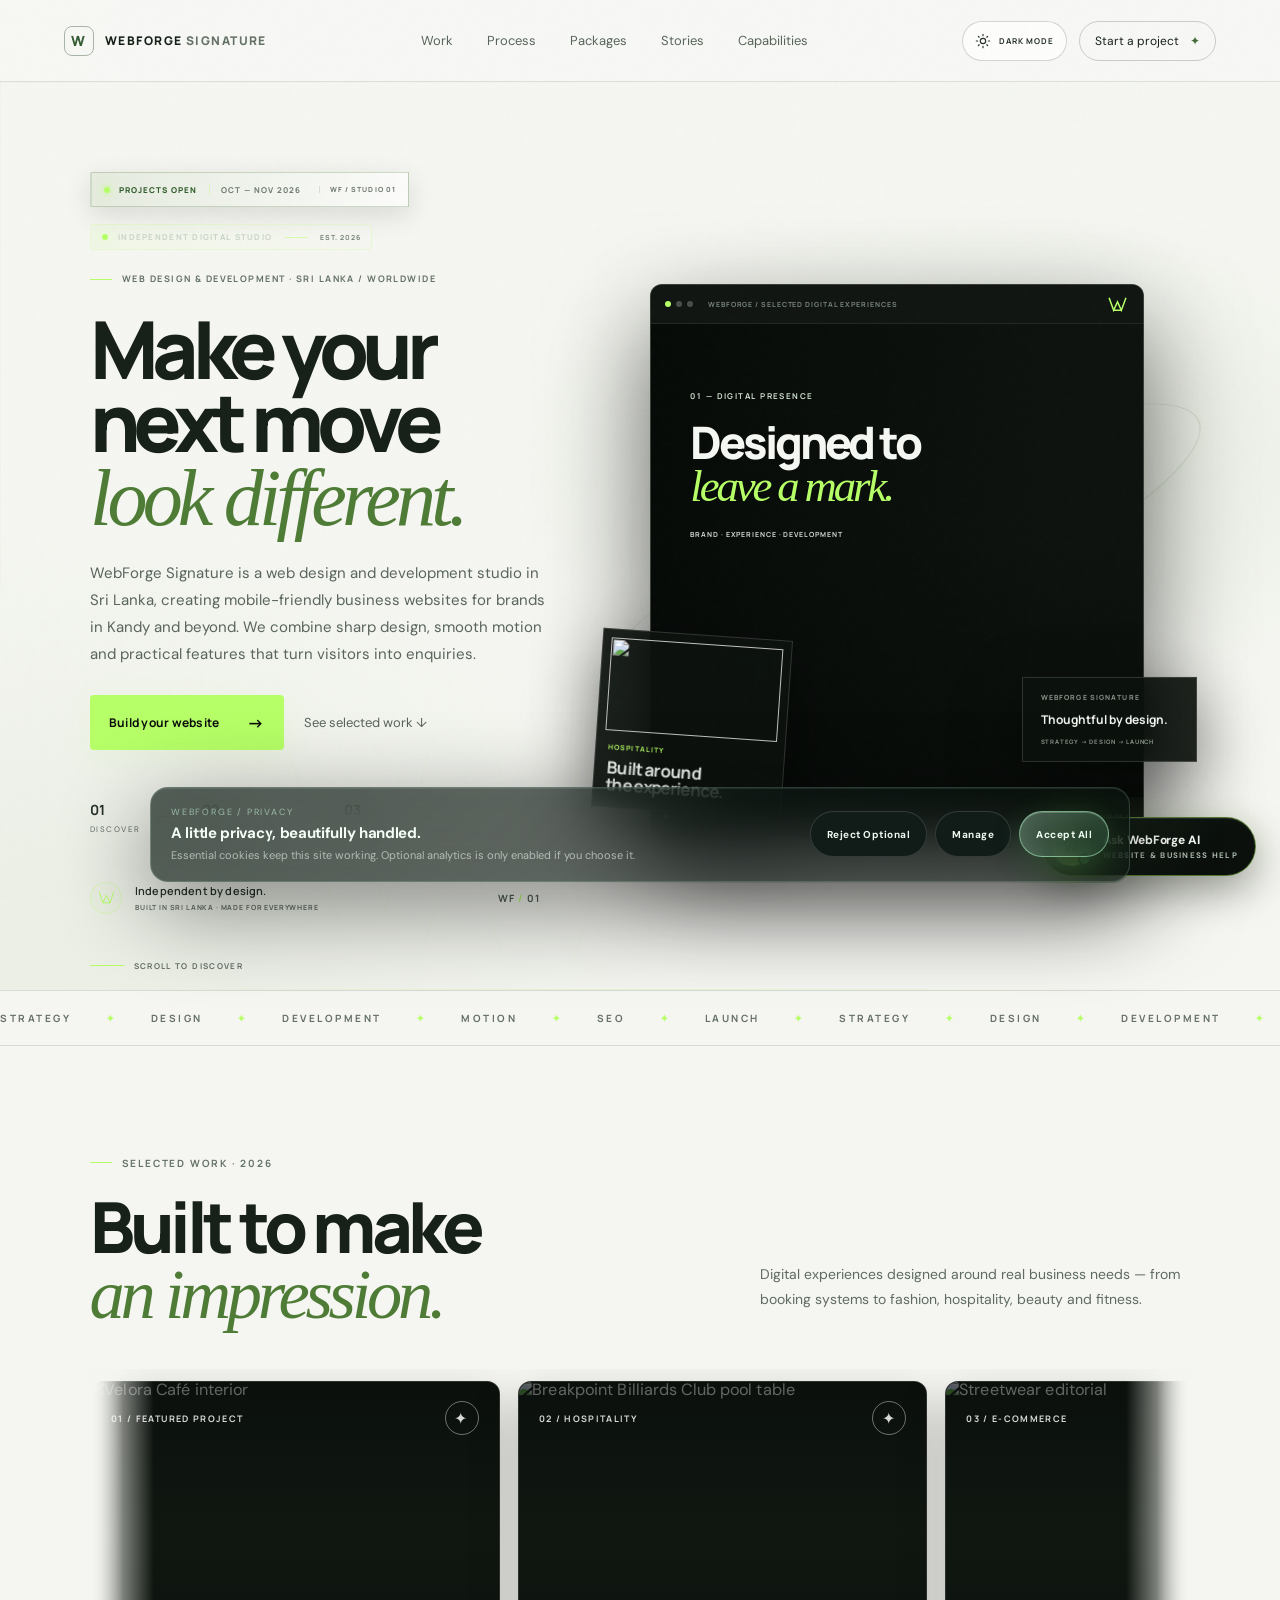
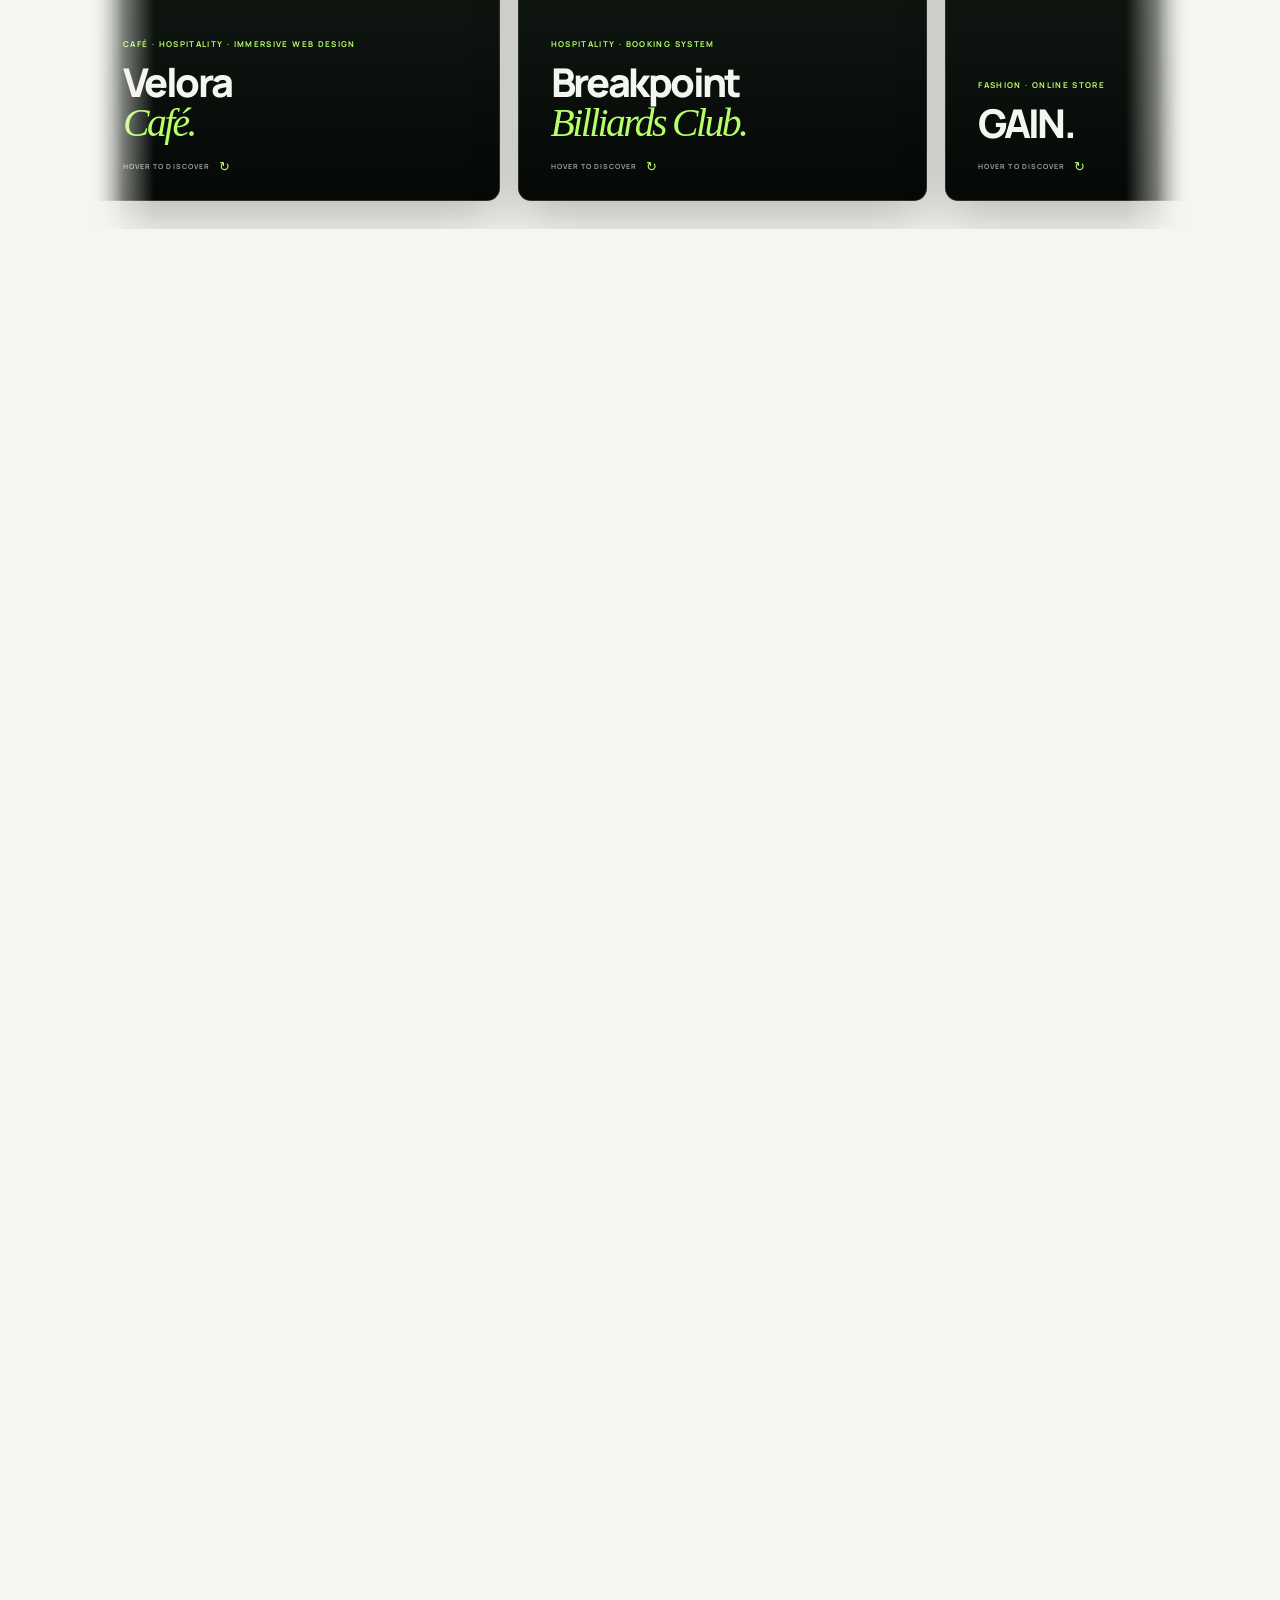
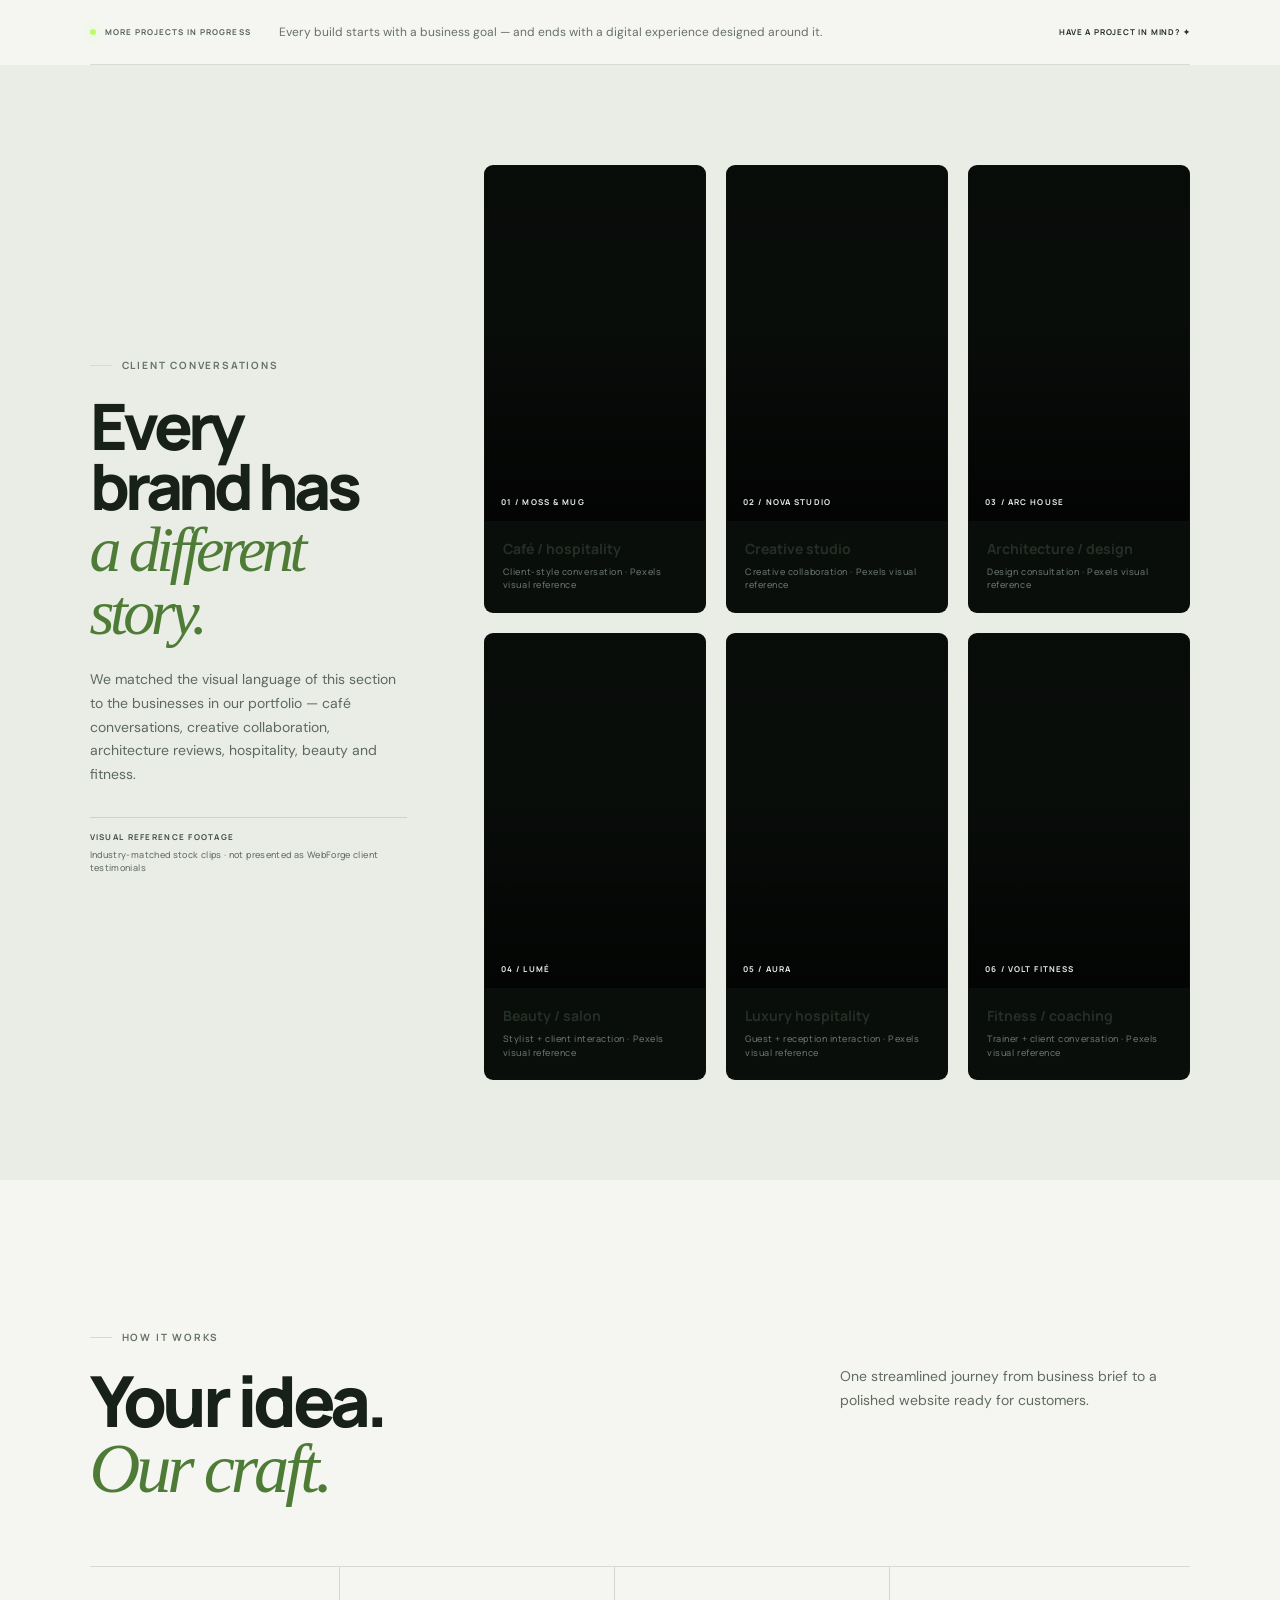
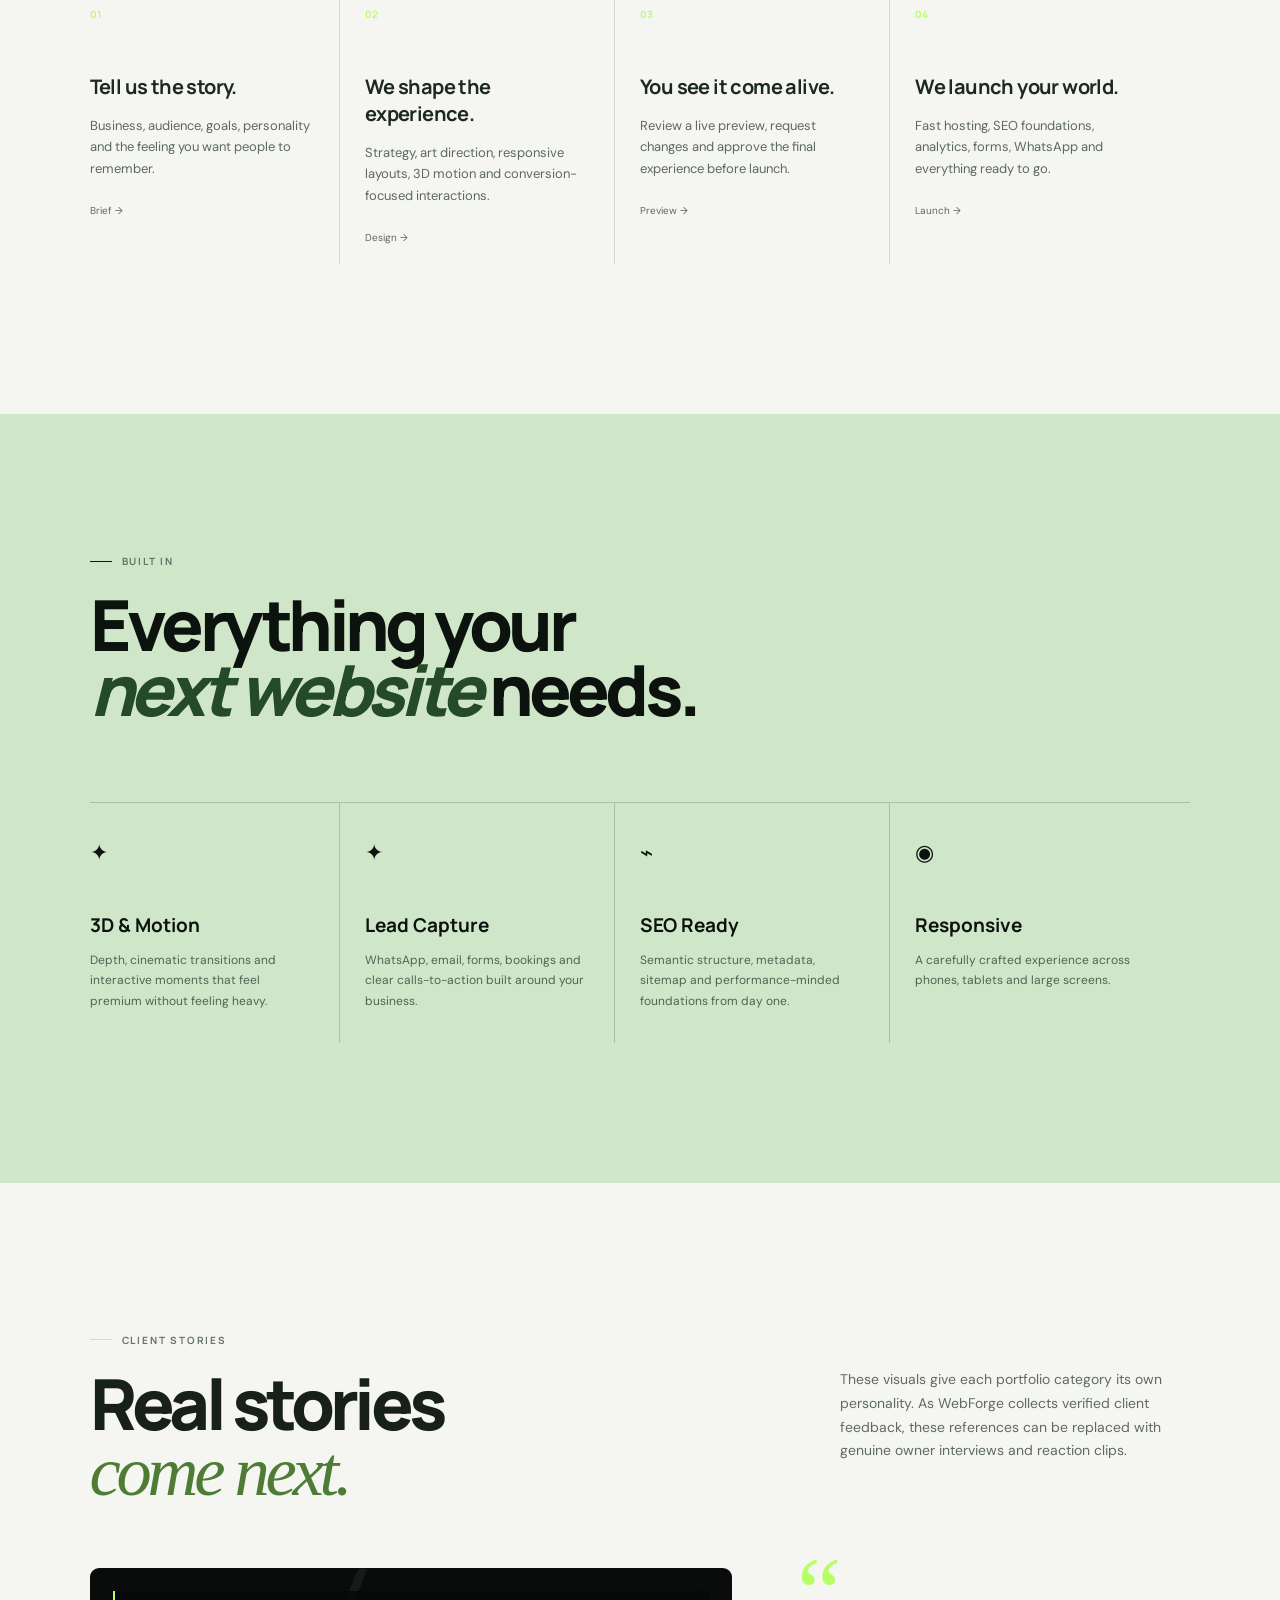
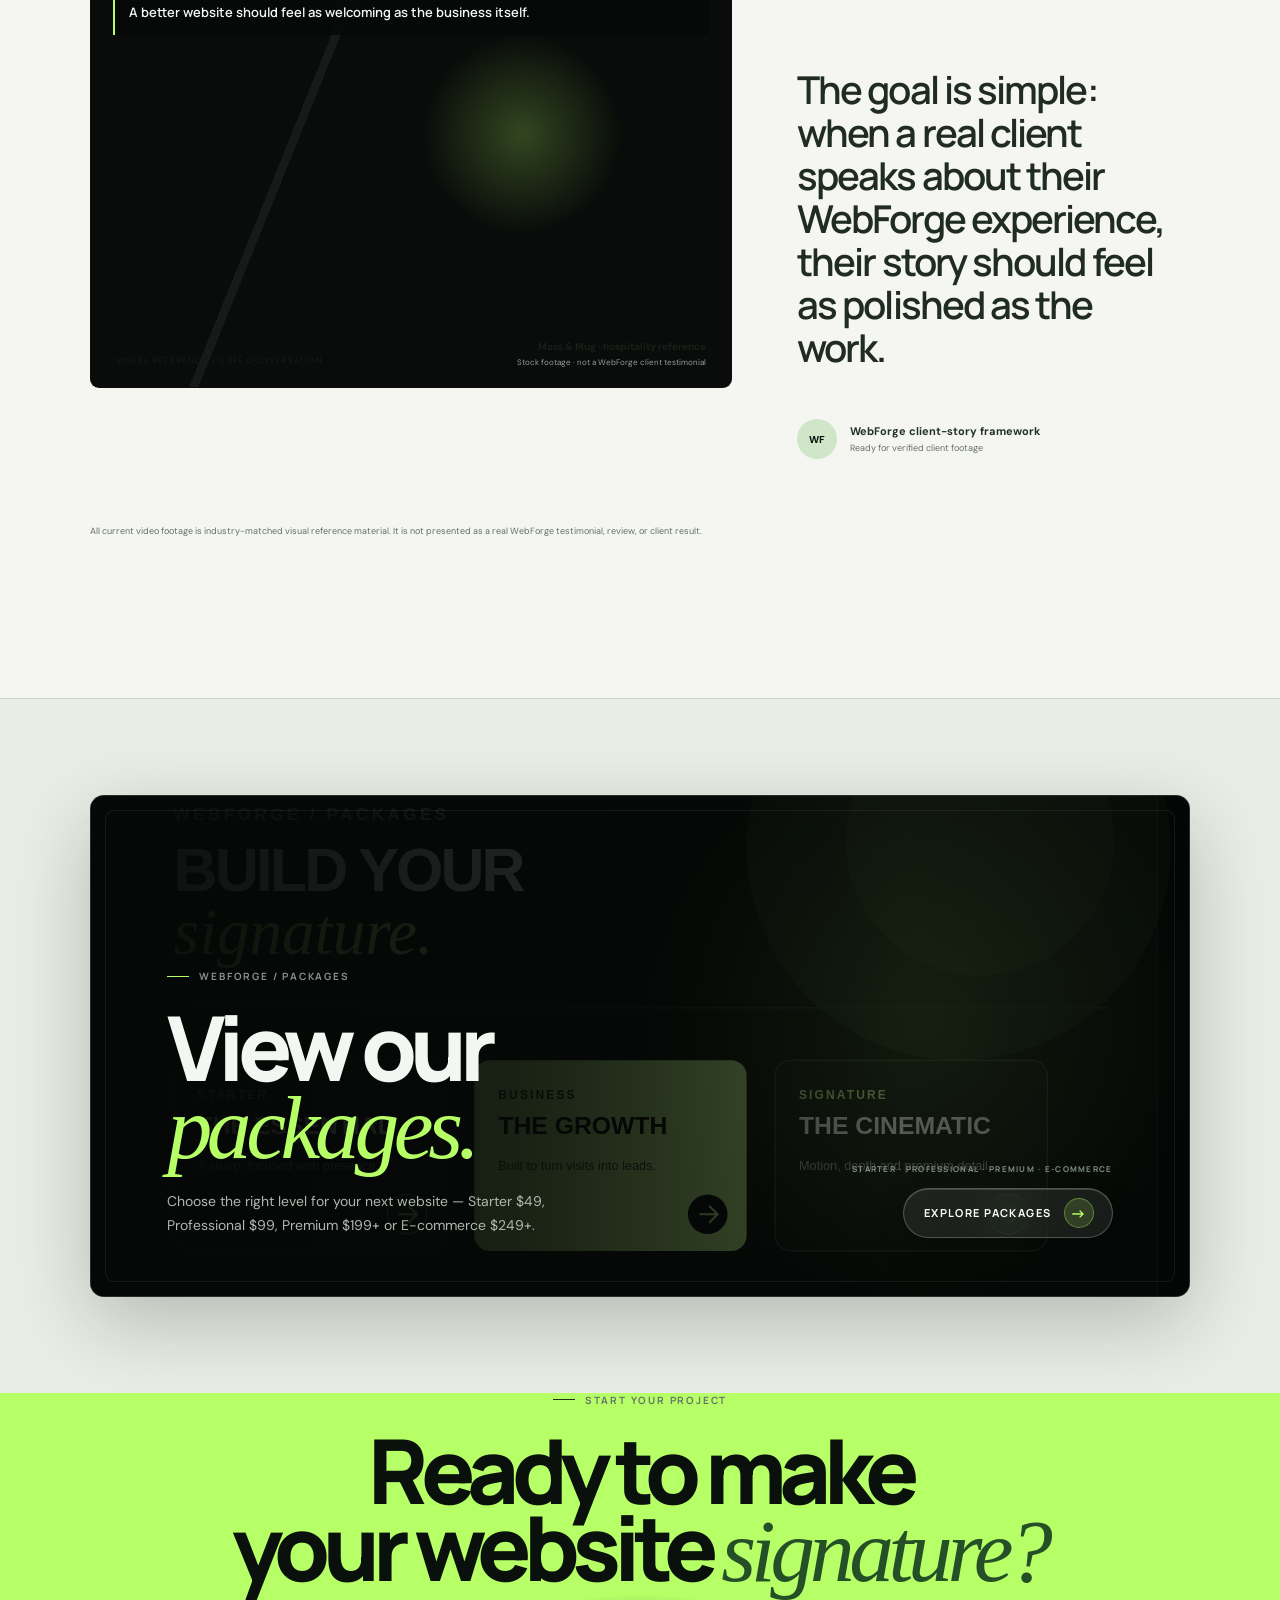
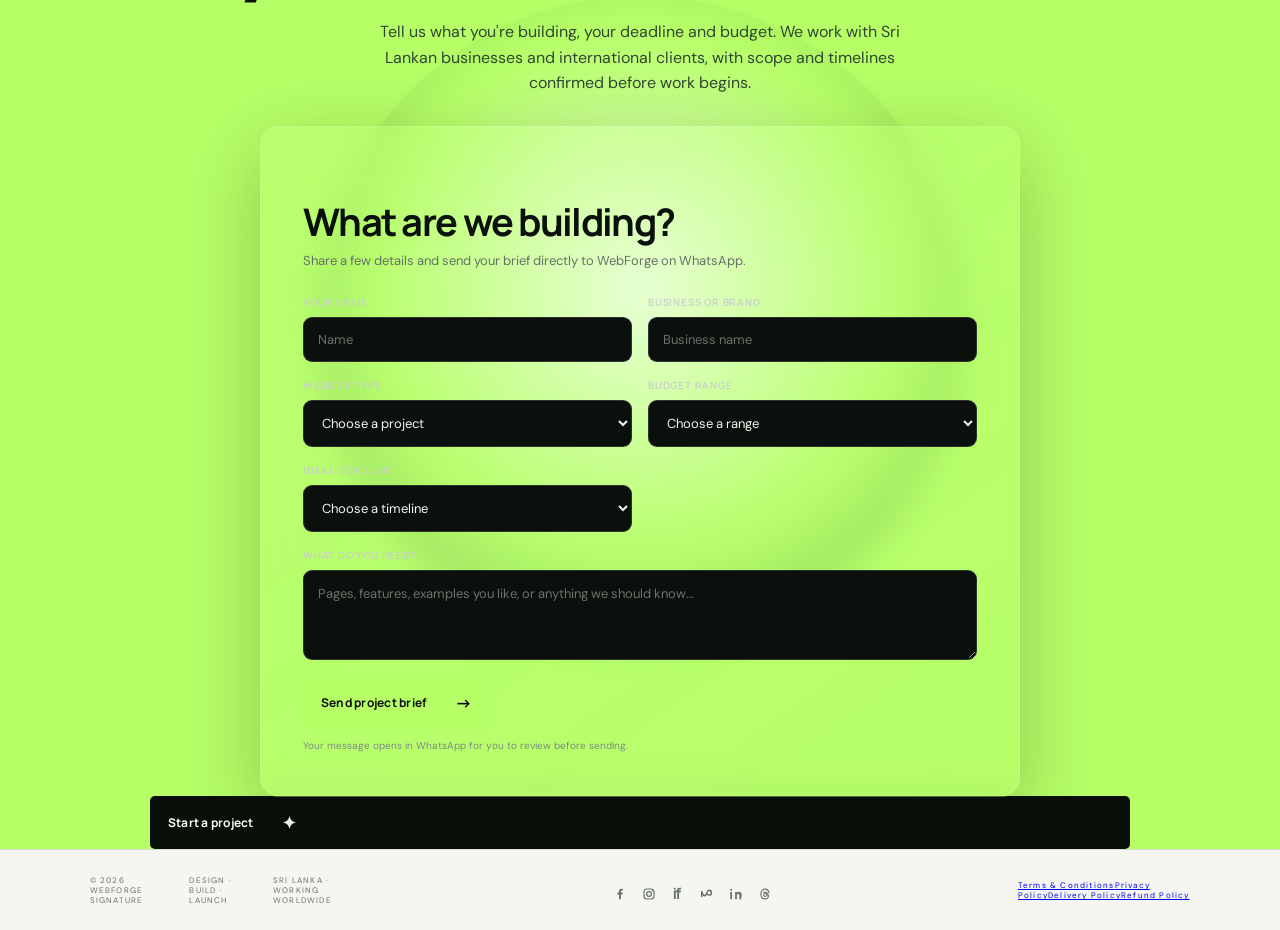
==== commit 0fd66381: "Add legal policy links to website footer" ====
--- a/index.html
+++ b/index.html
@@ -558,7 +558,7 @@
 
 <section id="start" class="start"><div class="start-orb"></div><div class="start-content reveal"><p class="eyebrow"><span></span> START YOUR PROJECT</p><h2>Ready to make<br>your website <em>signature?</em></h2><p>Tell us what you're building, your deadline and budget. We work with Sri Lankan businesses and international clients, with scope and timelines confirmed before work begins.</p><div class="project-brief-card"><div class="project-brief-intro"><span>PROJECT BRIEF / 01</span><h3>What are we building?</h3><p>Share a few details and send your brief directly to WebForge on WhatsApp.</p></div><form id="project-brief-form" class="project-brief-form"><label>Your name<input name="name" autocomplete="name" placeholder="Name" required></label><label>Business or brand<input name="business" autocomplete="organization" placeholder="Business name" required></label><label>Website type<select name="type" required><option value="">Choose a project</option><option>Business website</option><option>Café or restaurant website</option><option>Online store</option><option>Portfolio or personal brand</option><option>Booking or service website</option><option>Custom website</option></select></label><label>Budget range<select name="budget" required><option value="">Choose a range</option><option>Under $49</option><option>$49–$98</option><option>$99–$198</option><option>$199–$248</option><option>$249+</option><option>Need guidance</option></select></label><label>Ideal deadline<select name="deadline" required><option value="">Choose a timeline</option><option>As soon as possible</option><option>Within 1 week</option><option>Within 2–4 weeks</option><option>Flexible</option></select></label><label class="brief-wide">What do you need?<textarea name="details" rows="3" placeholder="Pages, features, examples you like, or anything we should know…"></textarea></label><button class="btn primary brief-submit" type="submit">Send project brief <span>→</span></button><p class="brief-privacy">Your message opens in WhatsApp for you to review before sending.</p></form></div><details class="project-contact-wrap"><summary class="btn light start-project-trigger">Start a project <span>✦</span></summary><small class="project-contact-hint">Tap a contact option below.</small><div id="project-contact" class="project-contact"><div class="project-contact-head"><span>WEBFORGE / CONTACT</span></div><div class="project-contact-grid"><a href="https://wa.me/94771544911" target="_blank" rel="noopener"><small>WHATSAPP</small><strong>+94 77 154 4911</strong><span>Message us directly ✦</span></a><a href="tel:+94726848640"><small>BACKUP NUMBER</small><strong>+94 72 684 8640</strong><span>Call WebForge ✦</span></a><a href="mailto:lkwebforge@gmail.com"><small>EMAIL</small><strong>lkwebforge@gmail.com</strong><span>Send your brief ✦</span></a></div><p class="wf-social-heading">Follow us on</p><div class="wf-social-links wf-social-links--contact" aria-label="WebForge Signature social profiles"><a class="wf-social-link wf-social-link--facebook" href="https://www.facebook.com/share/19riTNADJA/?mibextid=wwXIfr" target="_blank" rel="noopener noreferrer" aria-label="WebForge Signature on Facebook" title="Facebook"><span class="wf-social-glyph wf-social-glyph--facebook"><svg viewBox="0 0 24 24" aria-hidden="true" focusable="false"><path fill="currentColor" d="M13.5 21v-8.2h2.8l.42-3.2H13.5V7.55c0-.93.26-1.56 1.6-1.56h1.7V3.13A22.2 22.2 0 0 0 14.32 3c-2.46 0-4.14 1.5-4.14 4.26V9.6H7.4v3.2h2.78V21z"/></svg></span></a><a class="wf-social-link wf-social-link--instagram" href="https://www.instagram.com/webforge_signature?cplk=dmdqcWM1MDQyaDR6&utm_source=qr" target="_blank" rel="noopener noreferrer" aria-label="WebForge Signature on Instagram" title="Instagram"><span class="wf-social-glyph wf-social-glyph--instagram"><svg viewBox="0 0 24 24" aria-hidden="true" focusable="false"><rect x="3.4" y="3.4" width="17.2" height="17.2" rx="5" fill="none" stroke="currentColor" stroke-width="2"/><circle cx="12" cy="12" r="4.1" fill="none" stroke="currentColor" stroke-width="2"/><circle cx="17.65" cy="6.55" r="1.15" fill="currentColor"/></svg></span></a><a class="wf-social-link wf-social-link--fiverr" href="https://pro.fiverr.com/s/RVVoxvR" target="_blank" rel="noopener noreferrer" aria-label="WebForge Signature on Fiverr" title="Fiverr"><span class="wf-social-glyph wf-social-glyph--fiverr"><svg viewBox="0 0 24 24" aria-hidden="true" focusable="false"><path fill="currentColor" d="M14.1 5.2c0-.8.5-1.3 1.4-1.3h2V1.1h-2.7c-2.7 0-4.2 1.5-4.2 4v1.1H8.4v2.6h2.2v11.9h3.3V8.8h3.1V6.2h-3.1V5.2zM5 6.2h3.2v14.5H5z"/><circle cx="6.6" cy="2.8" r="1.7" fill="currentColor"/></svg></span></a><a class="wf-social-link wf-social-link--upwork" href="https://www.upwork.com/freelancers/~01ac39669f80e91979?mp_source=share" target="_blank" rel="noopener noreferrer" aria-label="WebForge Signature on Upwork" title="Upwork"><span class="wf-social-glyph wf-social-glyph--upwork"><svg viewBox="0 0 24 24" aria-hidden="true" focusable="false"><path fill="none" stroke="currentColor" stroke-width="2.5" stroke-linecap="round" stroke-linejoin="round" d="M3 8.2c1.5 4.6 3 6.8 5 6.8 2.2 0 3.3-3.1 4.1-5.8.8-2.5 1.9-3.7 3.7-3.7 2.1 0 3.6 1.7 3.6 4.2s-1.5 4.2-3.6 4.2c-1.8 0-3.3-1.1-4.8-3.1"/><path fill="none" stroke="currentColor" stroke-width="2.5" stroke-linecap="round" d="M3 8.2v8.3"/></svg></span></a><a class="wf-social-link wf-social-link--linkedin" href="https://www.linkedin.com/in/webforge-lk-9a312b441" target="_blank" rel="noopener noreferrer" aria-label="WebForge Signature on LinkedIn" title="LinkedIn"><span class="wf-social-glyph wf-social-glyph--linkedin"><svg viewBox="0 0 24 24" aria-hidden="true" focusable="false"><path fill="currentColor" d="M5.1 8.5H2.2V21h2.9zM3.65 3a1.7 1.7 0 1 0 0 3.4 1.7 1.7 0 0 0 0-3.4M21.8 13.8c0-3.75-2-5.5-4.7-5.5-2.16 0-3.13 1.18-3.67 2V8.5h-2.9V21h2.9v-6.2c0-1.63.31-3.2 2.33-3.2 1.99 0 2.01 1.85 2.01 3.3V21h2.9z"/></svg></span></a><a class="wf-social-link wf-social-link--threads" href="https://www.threads.com/@webforge_signature?igshid=NTc4MTIwNjQ2YQ==" target="_blank" rel="noopener noreferrer" aria-label="WebForge Signature on Threads" title="Threads"><span class="wf-social-glyph wf-social-glyph--threads"><svg viewBox="0 0 24 24" aria-hidden="true" focusable="false"><path fill="none" stroke="currentColor" stroke-width="1.9" stroke-linecap="round" stroke-linejoin="round" d="M18.9 10.2c-.5-4.1-2.9-6.6-6.8-6.6-4.4 0-7.2 3.2-7.2 8.3 0 5.2 2.7 8.5 7.1 8.5 3.5 0 5.8-2 5.8-5 0-2.7-1.8-4.3-4.7-4.3-2.2 0-3.5 1.1-3.5 2.8 0 1.4 1 2.3 2.4 2.3 2.4 0 4-2.3 3.6-5.3"/><path fill="none" stroke="currentColor" stroke-width="1.9" stroke-linecap="round" d="M9.6 8.7c1.3.5 3.4.7 5.6.5"/></svg></span></a></div></div></details></div></section>
 </main>
-<footer><span>© 2026 WEBFORGE SIGNATURE</span><span>DESIGN · BUILD · LAUNCH</span><span>SRI LANKA · WORKING WORLDWIDE</span><div class="wf-social-links wf-social-links--footer wf-social-links--icons-only" aria-label="WebForge Signature social profiles"><a class="wf-social-link wf-social-link--facebook" href="https://www.facebook.com/share/19riTNADJA/?mibextid=wwXIfr" target="_blank" rel="noopener noreferrer" aria-label="WebForge Signature on Facebook" title="Facebook"><span class="wf-social-glyph wf-social-glyph--facebook"><svg viewBox="0 0 24 24" aria-hidden="true" focusable="false"><path fill="currentColor" d="M13.5 21v-8.2h2.8l.42-3.2H13.5V7.55c0-.93.26-1.56 1.6-1.56h1.7V3.13A22.2 22.2 0 0 0 14.32 3c-2.46 0-4.14 1.5-4.14 4.26V9.6H7.4v3.2h2.78V21z"/></svg></span></a><a class="wf-social-link wf-social-link--instagram" href="https://www.instagram.com/webforge_signature?cplk=dmdqcWM1MDQyaDR6&utm_source=qr" target="_blank" rel="noopener noreferrer" aria-label="WebForge Signature on Instagram" title="Instagram"><span class="wf-social-glyph wf-social-glyph--instagram"><svg viewBox="0 0 24 24" aria-hidden="true" focusable="false"><rect x="3.4" y="3.4" width="17.2" height="17.2" rx="5" fill="none" stroke="currentColor" stroke-width="2"/><circle cx="12" cy="12" r="4.1" fill="none" stroke="currentColor" stroke-width="2"/><circle cx="17.65" cy="6.55" r="1.15" fill="currentColor"/></svg></span></a><a class="wf-social-link wf-social-link--fiverr" href="https://pro.fiverr.com/s/RVVoxvR" target="_blank" rel="noopener noreferrer" aria-label="WebForge Signature on Fiverr" title="Fiverr"><span class="wf-social-glyph wf-social-glyph--fiverr"><svg viewBox="0 0 24 24" aria-hidden="true" focusable="false"><path fill="currentColor" d="M14.1 5.2c0-.8.5-1.3 1.4-1.3h2V1.1h-2.7c-2.7 0-4.2 1.5-4.2 4v1.1H8.4v2.6h2.2v11.9h3.3V8.8h3.1V6.2h-3.1V5.2zM5 6.2h3.2v14.5H5z"/><circle cx="6.6" cy="2.8" r="1.7" fill="currentColor"/></svg></span></a><a class="wf-social-link wf-social-link--upwork" href="https://www.upwork.com/freelancers/~01ac39669f80e91979?mp_source=share" target="_blank" rel="noopener noreferrer" aria-label="WebForge Signature on Upwork" title="Upwork"><span class="wf-social-glyph wf-social-glyph--upwork"><svg viewBox="0 0 24 24" aria-hidden="true" focusable="false"><path fill="none" stroke="currentColor" stroke-width="2.5" stroke-linecap="round" stroke-linejoin="round" d="M3 8.2c1.5 4.6 3 6.8 5 6.8 2.2 0 3.3-3.1 4.1-5.8.8-2.5 1.9-3.7 3.7-3.7 2.1 0 3.6 1.7 3.6 4.2s-1.5 4.2-3.6 4.2c-1.8 0-3.3-1.1-4.8-3.1"/><path fill="none" stroke="currentColor" stroke-width="2.5" stroke-linecap="round" d="M3 8.2v8.3"/></svg></span></a><a class="wf-social-link wf-social-link--linkedin" href="https://www.linkedin.com/in/webforge-lk-9a312b441" target="_blank" rel="noopener noreferrer" aria-label="WebForge Signature on LinkedIn" title="LinkedIn"><span class="wf-social-glyph wf-social-glyph--linkedin"><svg viewBox="0 0 24 24" aria-hidden="true" focusable="false"><path fill="currentColor" d="M5.1 8.5H2.2V21h2.9zM3.65 3a1.7 1.7 0 1 0 0 3.4 1.7 1.7 0 0 0 0-3.4M21.8 13.8c0-3.75-2-5.5-4.7-5.5-2.16 0-3.13 1.18-3.67 2V8.5h-2.9V21h2.9v-6.2c0-1.63.31-3.2 2.33-3.2 1.99 0 2.01 1.85 2.01 3.3V21h2.9z"/></svg></span></a><a class="wf-social-link wf-social-link--threads" href="https://www.threads.com/@webforge_signature?igshid=NTc4MTIwNjQ2YQ==" target="_blank" rel="noopener noreferrer" aria-label="WebForge Signature on Threads" title="Threads"><span class="wf-social-glyph wf-social-glyph--threads"><svg viewBox="0 0 24 24" aria-hidden="true" focusable="false"><path fill="none" stroke="currentColor" stroke-width="1.9" stroke-linecap="round" stroke-linejoin="round" d="M18.9 10.2c-.5-4.1-2.9-6.6-6.8-6.6-4.4 0-7.2 3.2-7.2 8.3 0 5.2 2.7 8.5 7.1 8.5 3.5 0 5.8-2 5.8-5 0-2.7-1.8-4.3-4.7-4.3-2.2 0-3.5 1.1-3.5 2.8 0 1.4 1 2.3 2.4 2.3 2.4 0 4-2.3 3.6-5.3"/><path fill="none" stroke="currentColor" stroke-width="1.9" stroke-linecap="round" d="M9.6 8.7c1.3.5 3.4.7 5.6.5"/></svg></span></a></div></footer>
+<footer><span>© 2026 WEBFORGE SIGNATURE</span><span>DESIGN · BUILD · LAUNCH</span><span>SRI LANKA · WORKING WORLDWIDE</span><div class="wf-social-links wf-social-links--footer wf-social-links--icons-only" aria-label="WebForge Signature social profiles"><a class="wf-social-link wf-social-link--facebook" href="https://www.facebook.com/share/19riTNADJA/?mibextid=wwXIfr" target="_blank" rel="noopener noreferrer" aria-label="WebForge Signature on Facebook" title="Facebook"><span class="wf-social-glyph wf-social-glyph--facebook"><svg viewBox="0 0 24 24" aria-hidden="true" focusable="false"><path fill="currentColor" d="M13.5 21v-8.2h2.8l.42-3.2H13.5V7.55c0-.93.26-1.56 1.6-1.56h1.7V3.13A22.2 22.2 0 0 0 14.32 3c-2.46 0-4.14 1.5-4.14 4.26V9.6H7.4v3.2h2.78V21z"/></svg></span></a><a class="wf-social-link wf-social-link--instagram" href="https://www.instagram.com/webforge_signature?cplk=dmdqcWM1MDQyaDR6&utm_source=qr" target="_blank" rel="noopener noreferrer" aria-label="WebForge Signature on Instagram" title="Instagram"><span class="wf-social-glyph wf-social-glyph--instagram"><svg viewBox="0 0 24 24" aria-hidden="true" focusable="false"><rect x="3.4" y="3.4" width="17.2" height="17.2" rx="5" fill="none" stroke="currentColor" stroke-width="2"/><circle cx="12" cy="12" r="4.1" fill="none" stroke="currentColor" stroke-width="2"/><circle cx="17.65" cy="6.55" r="1.15" fill="currentColor"/></svg></span></a><a class="wf-social-link wf-social-link--fiverr" href="https://pro.fiverr.com/s/RVVoxvR" target="_blank" rel="noopener noreferrer" aria-label="WebForge Signature on Fiverr" title="Fiverr"><span class="wf-social-glyph wf-social-glyph--fiverr"><svg viewBox="0 0 24 24" aria-hidden="true" focusable="false"><path fill="currentColor" d="M14.1 5.2c0-.8.5-1.3 1.4-1.3h2V1.1h-2.7c-2.7 0-4.2 1.5-4.2 4v1.1H8.4v2.6h2.2v11.9h3.3V8.8h3.1V6.2h-3.1V5.2zM5 6.2h3.2v14.5H5z"/><circle cx="6.6" cy="2.8" r="1.7" fill="currentColor"/></svg></span></a><a class="wf-social-link wf-social-link--upwork" href="https://www.upwork.com/freelancers/~01ac39669f80e91979?mp_source=share" target="_blank" rel="noopener noreferrer" aria-label="WebForge Signature on Upwork" title="Upwork"><span class="wf-social-glyph wf-social-glyph--upwork"><svg viewBox="0 0 24 24" aria-hidden="true" focusable="false"><path fill="none" stroke="currentColor" stroke-width="2.5" stroke-linecap="round" stroke-linejoin="round" d="M3 8.2c1.5 4.6 3 6.8 5 6.8 2.2 0 3.3-3.1 4.1-5.8.8-2.5 1.9-3.7 3.7-3.7 2.1 0 3.6 1.7 3.6 4.2s-1.5 4.2-3.6 4.2c-1.8 0-3.3-1.1-4.8-3.1"/><path fill="none" stroke="currentColor" stroke-width="2.5" stroke-linecap="round" d="M3 8.2v8.3"/></svg></span></a><a class="wf-social-link wf-social-link--linkedin" href="https://www.linkedin.com/in/webforge-lk-9a312b441" target="_blank" rel="noopener noreferrer" aria-label="WebForge Signature on LinkedIn" title="LinkedIn"><span class="wf-social-glyph wf-social-glyph--linkedin"><svg viewBox="0 0 24 24" aria-hidden="true" focusable="false"><path fill="currentColor" d="M5.1 8.5H2.2V21h2.9zM3.65 3a1.7 1.7 0 1 0 0 3.4 1.7 1.7 0 0 0 0-3.4M21.8 13.8c0-3.75-2-5.5-4.7-5.5-2.16 0-3.13 1.18-3.67 2V8.5h-2.9V21h2.9v-6.2c0-1.63.31-3.2 2.33-3.2 1.99 0 2.01 1.85 2.01 3.3V21h2.9z"/></svg></span></a><a class="wf-social-link wf-social-link--threads" href="https://www.threads.com/@webforge_signature?igshid=NTc4MTIwNjQ2YQ==" target="_blank" rel="noopener noreferrer" aria-label="WebForge Signature on Threads" title="Threads"><span class="wf-social-glyph wf-social-glyph--threads"><svg viewBox="0 0 24 24" aria-hidden="true" focusable="false"><path fill="none" stroke="currentColor" stroke-width="1.9" stroke-linecap="round" stroke-linejoin="round" d="M18.9 10.2c-.5-4.1-2.9-6.6-6.8-6.6-4.4 0-7.2 3.2-7.2 8.3 0 5.2 2.7 8.5 7.1 8.5 3.5 0 5.8-2 5.8-5 0-2.7-1.8-4.3-4.7-4.3-2.2 0-3.5 1.1-3.5 2.8 0 1.4 1 2.3 2.4 2.3 2.4 0 4-2.3 3.6-5.3"/><path fill="none" stroke="currentColor" stroke-width="1.9" stroke-linecap="round" d="M9.6 8.7c1.3.5 3.4.7 5.6.5"/></svg></span></a></div><nav class="wf-legal-links" aria-label="Policies"><a href="./terms-and-conditions.html">Terms &amp; Conditions</a><a href="./privacy-policy.html">Privacy Policy</a><a href="./delivery-policy.html">Delivery Policy</a><a href="./refund-policy.html">Refund Policy</a></nav></footer>
 <script src="script.js?v=portfolio-speed-045-20261106"></script>
 
 <script id="portfolio-card-flip">
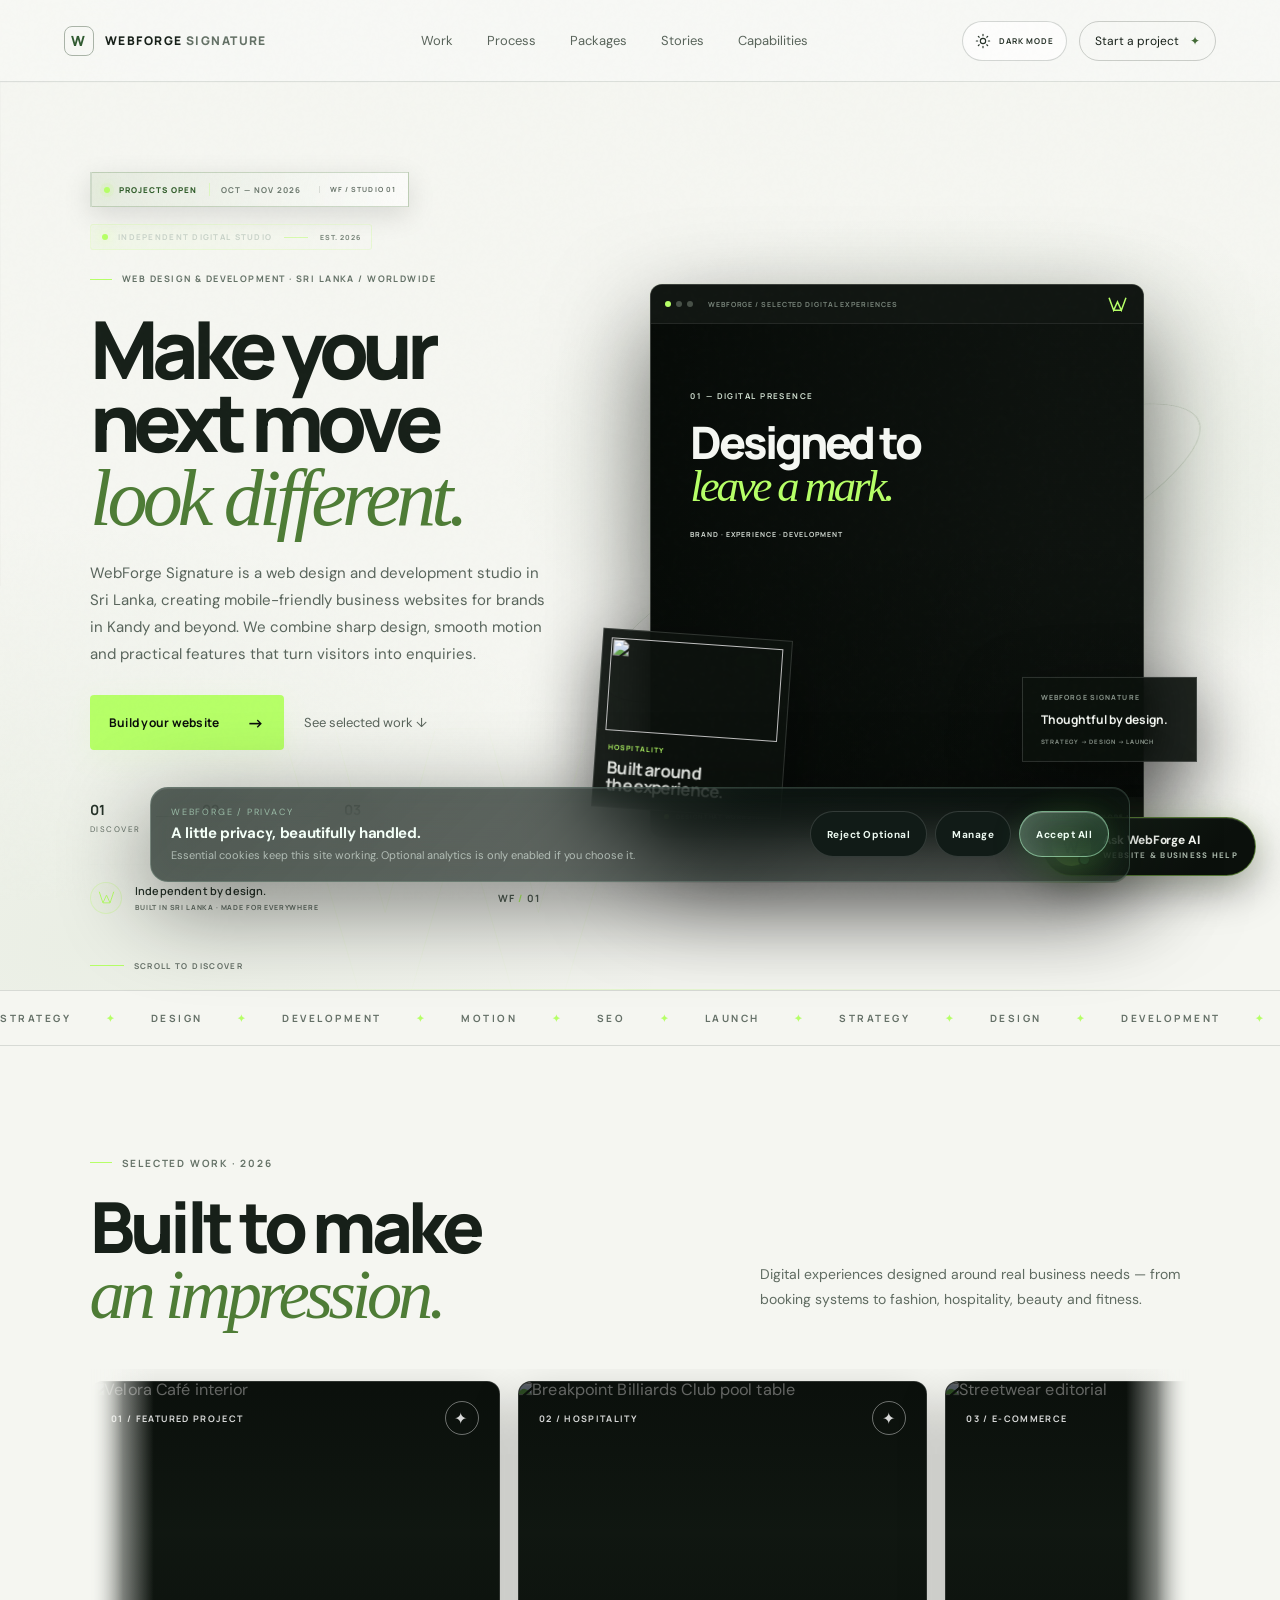
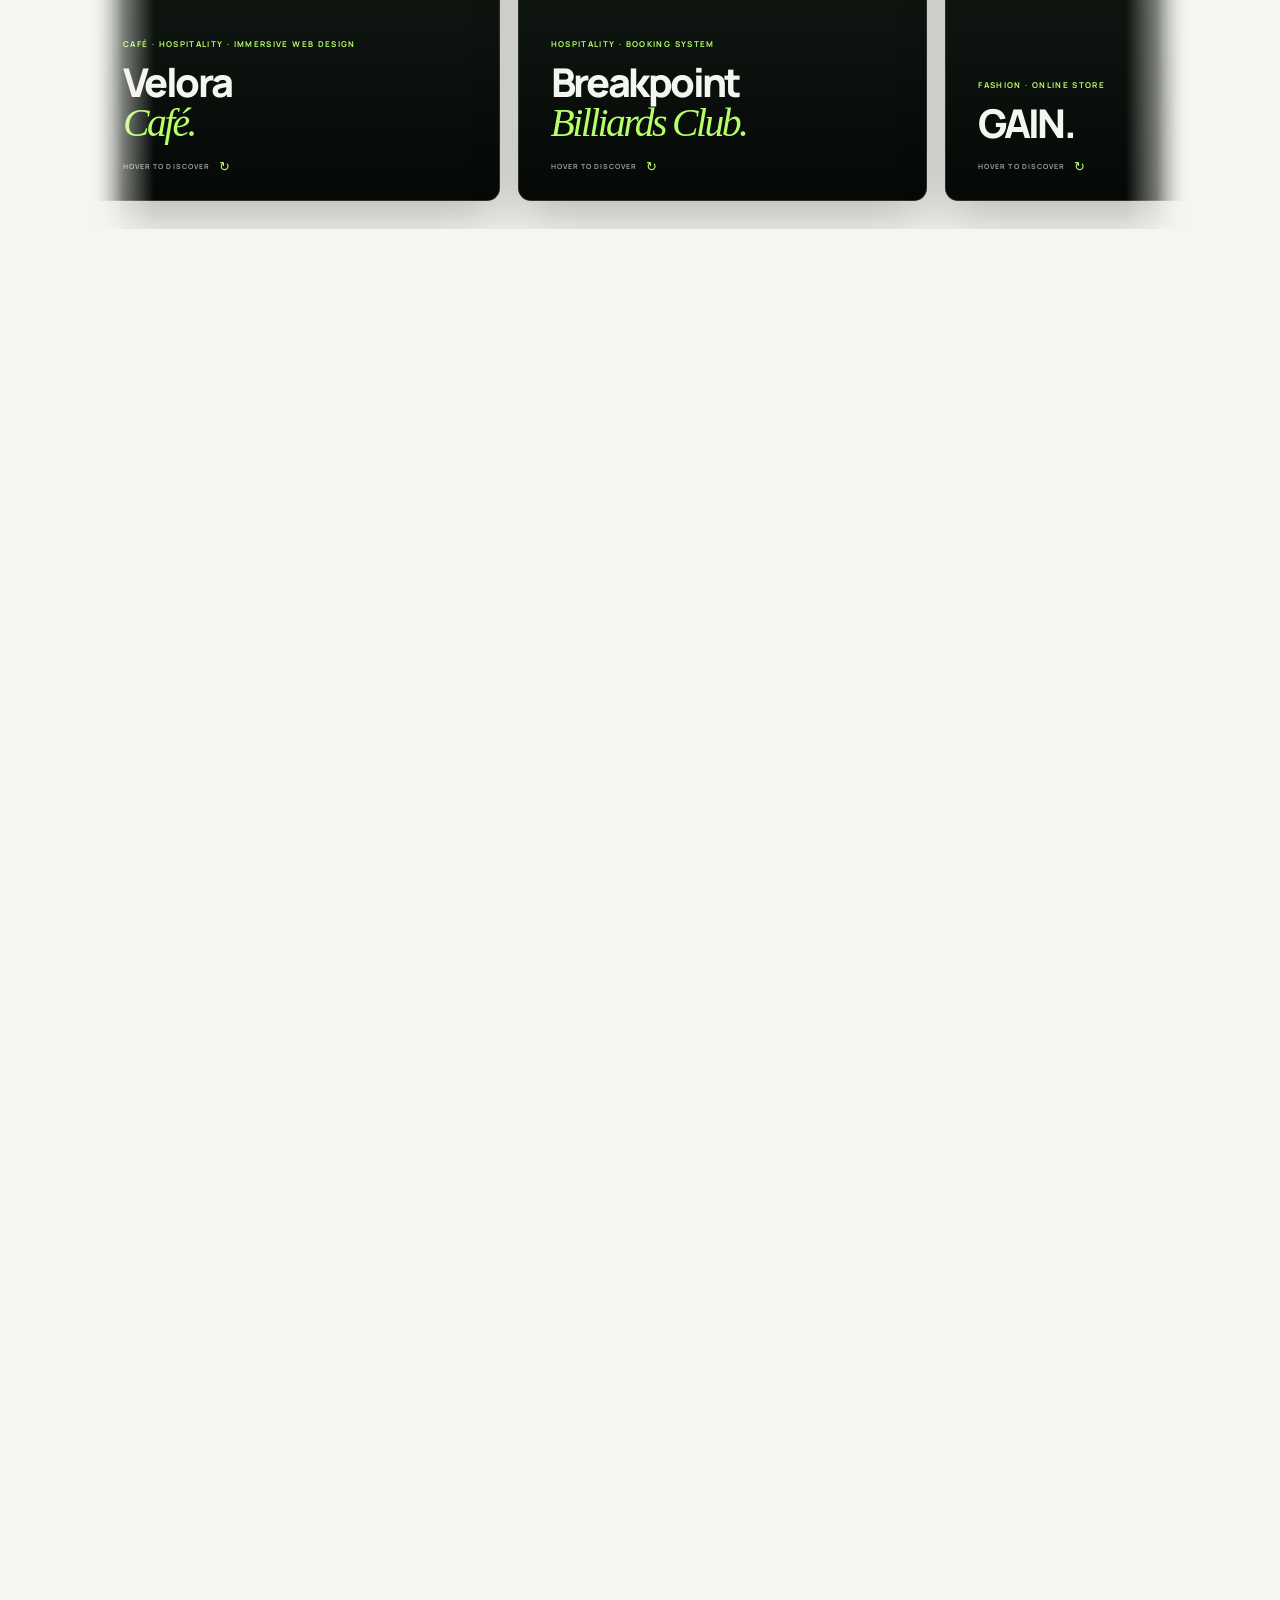
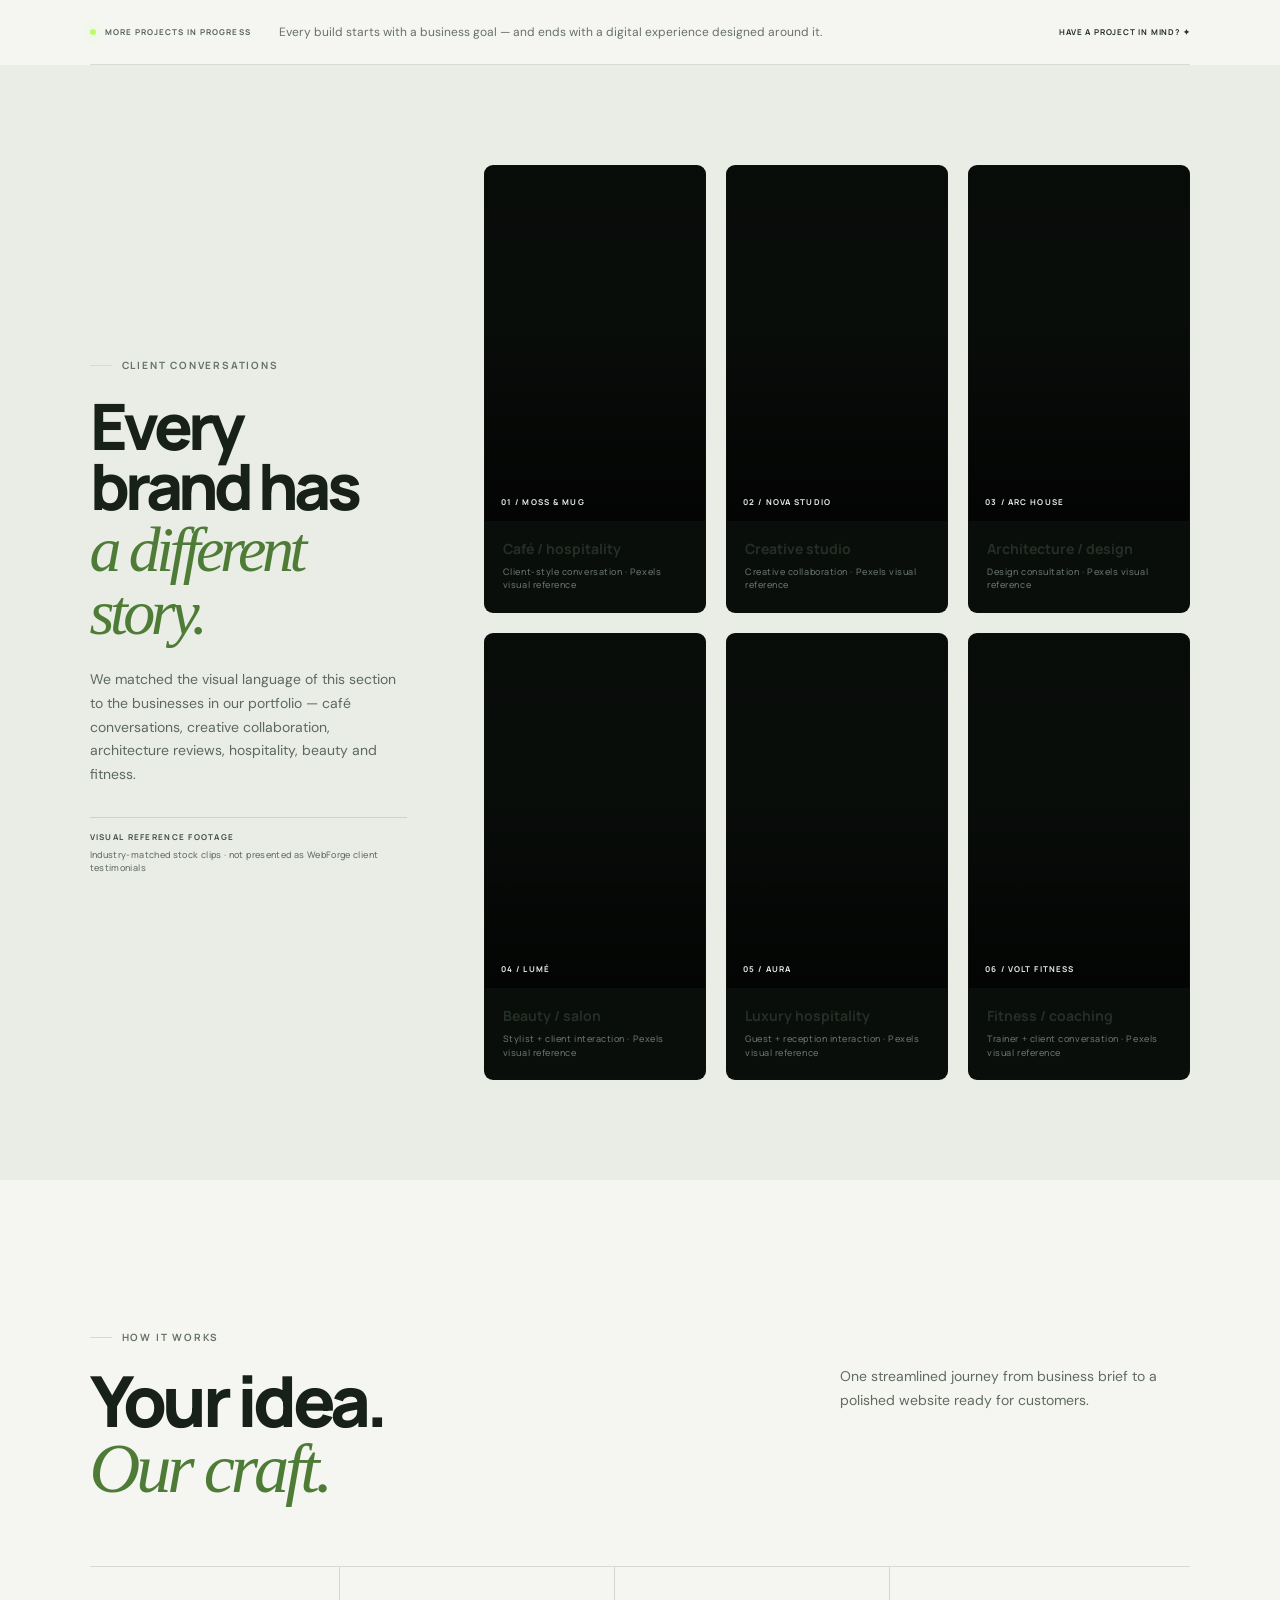
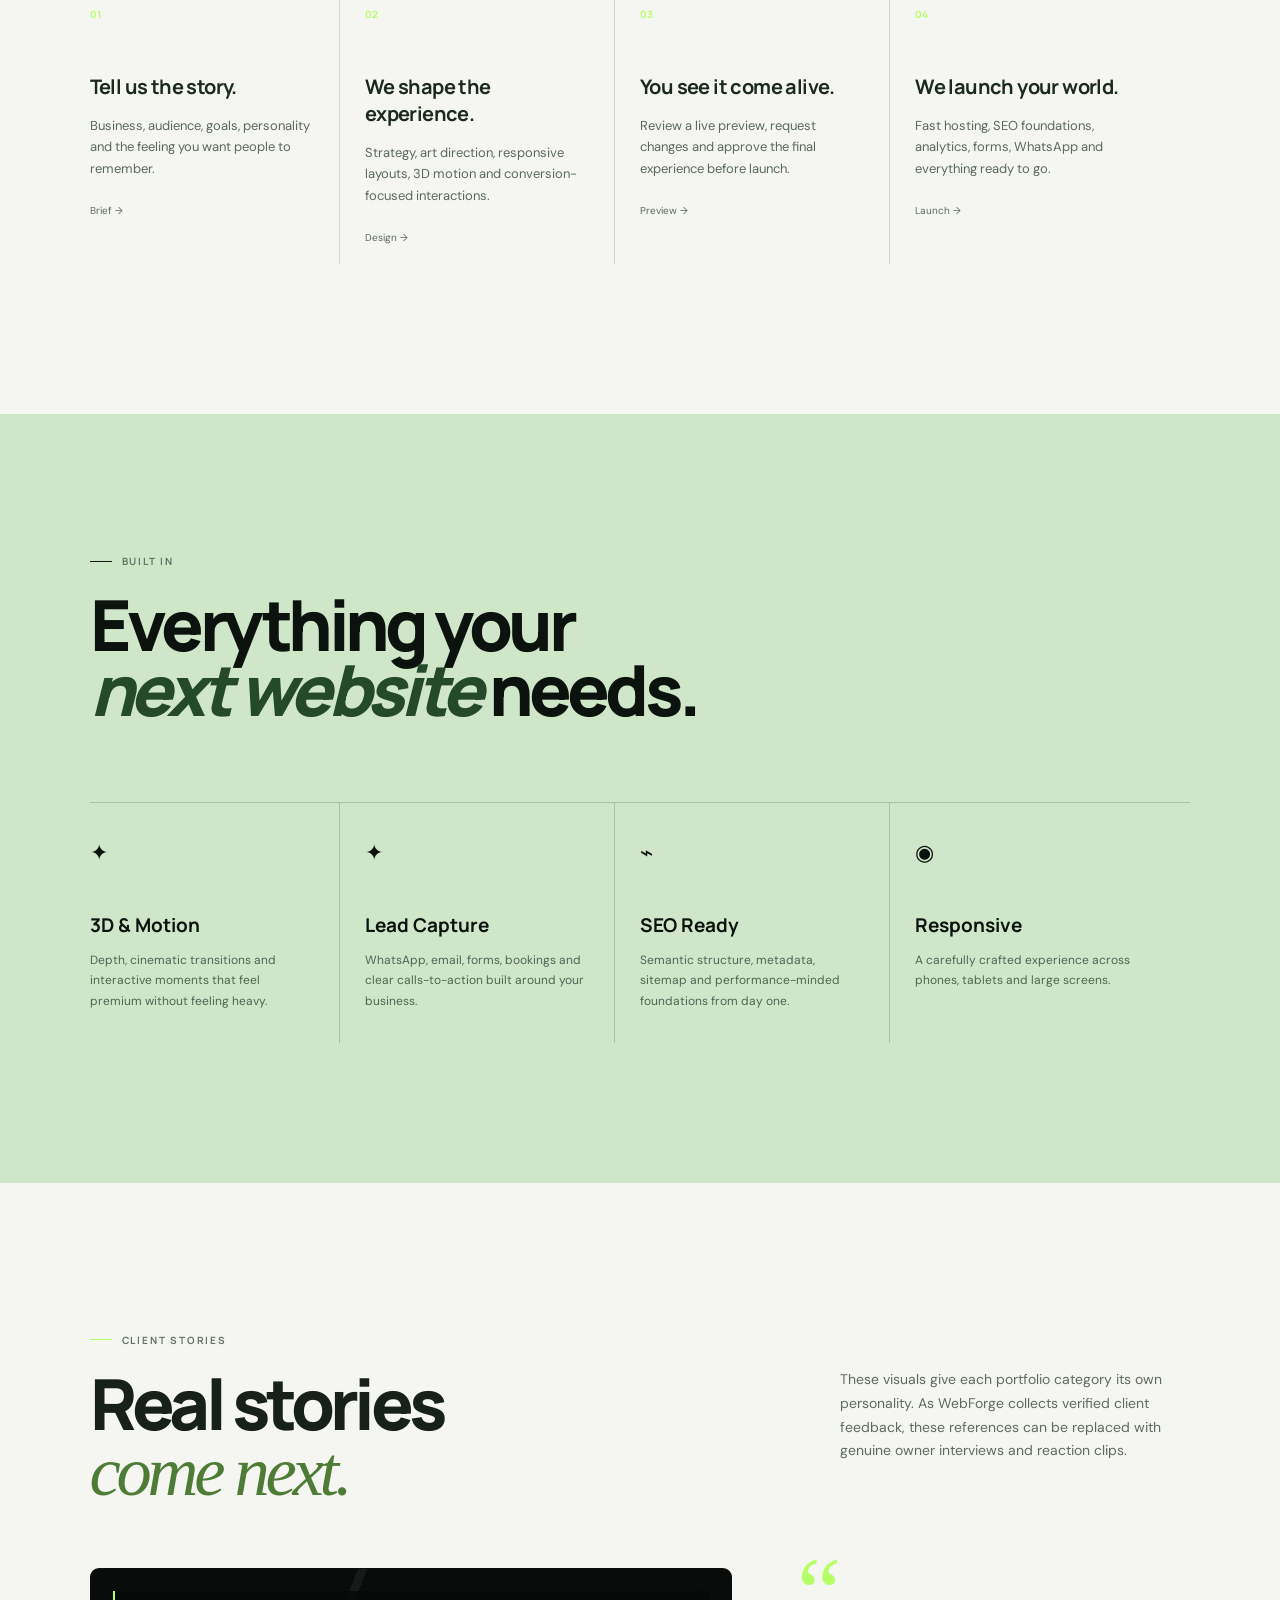
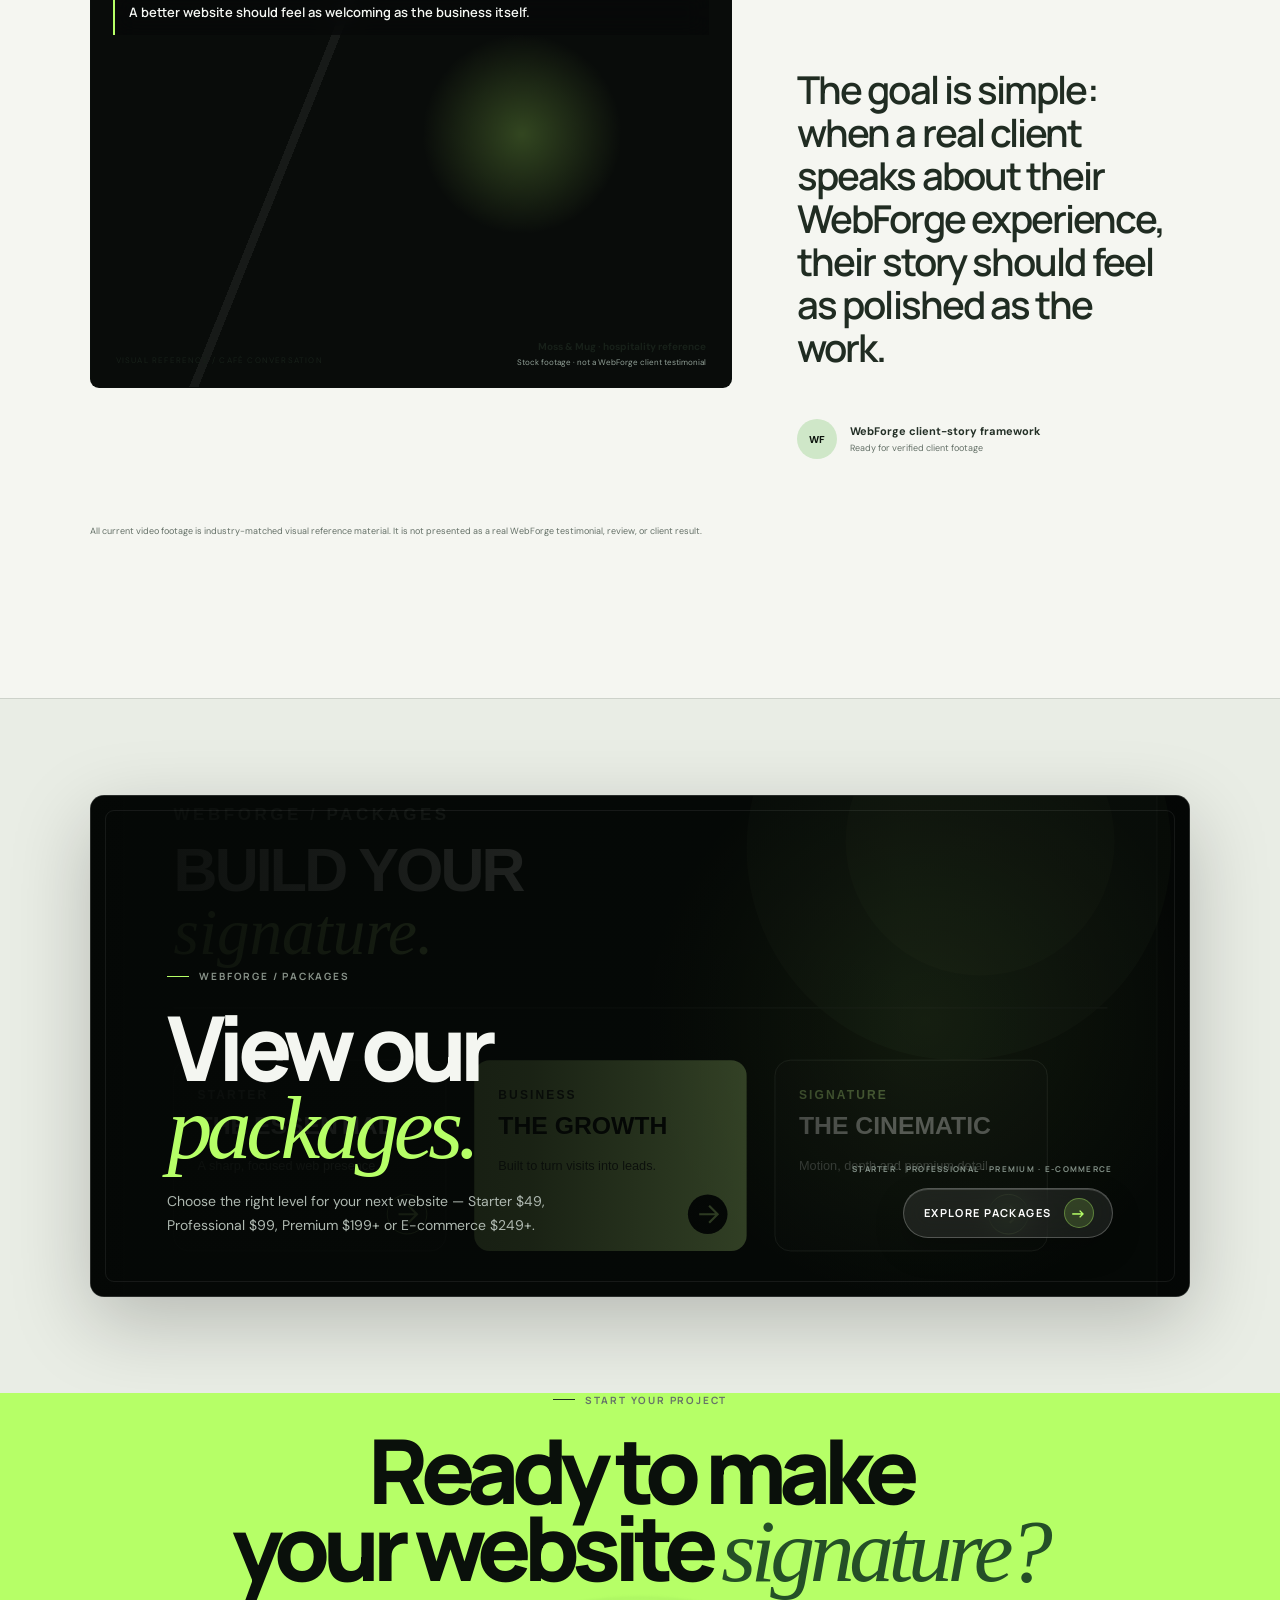
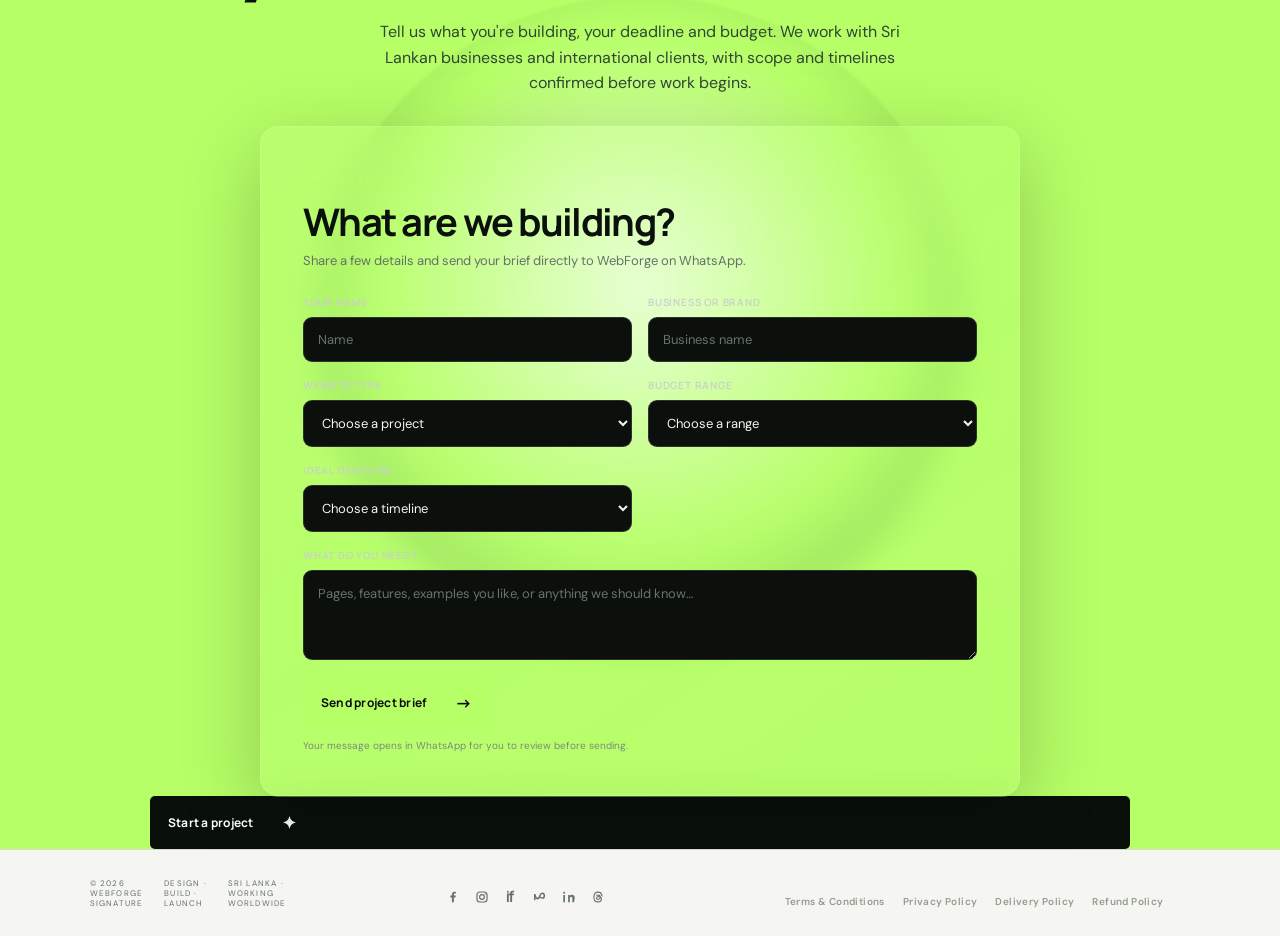
==== commit ff04dd88: "Add Beaded Bliss to selected portfolio" ====
--- a/index.html
+++ b/index.html
@@ -380,6 +380,20 @@
   </div>
 </article>
 </div><div class="portfolio-track__inner" aria-hidden="true" inert>
+<article class="portfolio-project reveal" data-portfolio-card role="group" aria-label="Beaded Bliss project">
+  <div class="portfolio-project__rotator">
+    <div class="portfolio-project__face portfolio-project__face--front">
+      <img src="https://raw.githubusercontent.com/lkwebforge-design/Beaded-bliss/main/E4FA7D7B-1968-4FA1-8C40-E4F967C43875.jpeg" alt="Handmade beaded jewellery from Beaded Bliss" loading="lazy"><span class="portfolio-project__shade"></span><span class="portfolio-project__top">10 / E-COMMERCE <b>✦</b></span>
+      <div class="portfolio-project__front-copy"><small>JEWELLERY · HANDMADE · ONLINE STORE</small><strong>Beaded<br><em>Bliss.</em></strong><span class="portfolio-project__flip-hint">HOVER TO DISCOVER <b>↻</b></span></div>
+    </div>
+    <div class="portfolio-project__face portfolio-project__face--back">
+      <div class="portfolio-project__back-copy"><small>JEWELLERY · HANDMADE · ONLINE STORE</small><strong>Beaded<br><em>Bliss.</em></strong><p class="portfolio-project__description" style="display:block!important;position:relative!important;flex:0 0 auto!important;width:100%!important;max-width:390px!important;height:auto!important;min-height:0!important;max-height:none!important;margin:0!important;padding:0!important;overflow:visible!important;opacity:1!important;visibility:visible!important;transform:none!important;color:rgba(244,246,241,.86)!important;font-size:12px!important;font-weight:400!important;line-height:1.7!important;letter-spacing:.01em!important;text-align:left!important;z-index:2!important">A sweet, blush-pink online store for handmade beaded jewellery, with product discovery, pricing and a simple cart-to-Instagram ordering flow.</p>
+        <a class="portfolio-project__view" href="https://lkwebforge-design.github.io/Beaded-bliss/" target="_blank" rel="noopener noreferrer" aria-label="View Beaded Bliss project">VIEW PROJECT <span aria-hidden="true">→</span></a>
+      </div>
+      <span class="portfolio-project__back-index" aria-hidden="true">WEBFORGE / SELECTED WORK</span>
+    </div>
+  </div>
+</article>
 <article class="portfolio-project reveal" data-portfolio-card-clone role="group" aria-label="Velora Café. project">
   <div class="portfolio-project__rotator">
     <div class="portfolio-project__face portfolio-project__face--front">
@@ -501,6 +515,20 @@
     <div class="portfolio-project__face portfolio-project__face--back">
       <div class="portfolio-project__back-copy"><small>AEROVA · AIR CONDITIONING</small><strong>Aerova AC Company.</strong><p class="portfolio-project__description" style="display:block!important;position:relative!important;flex:0 0 auto!important;width:100%!important;max-width:390px!important;height:auto!important;min-height:0!important;max-height:none!important;margin:0!important;padding:0!important;overflow:visible!important;opacity:1!important;visibility:visible!important;transform:none!important;color:rgba(244,246,241,.86)!important;font-size:12px!important;font-weight:400!important;line-height:1.7!important;letter-spacing:.01em!important;text-align:left!important;z-index:2!important">A professional climate-control website presenting services in a clear business-first layout.</p>
         <a class="portfolio-project__view" href="https://lkwebforge-design.github.io/aerova-freezy/" target="_blank" rel="noopener noreferrer" aria-label="View Aerova AC Company. project">VIEW PROJECT <span aria-hidden="true">→</span></a>
+      </div>
+      <span class="portfolio-project__back-index" aria-hidden="true">WEBFORGE / SELECTED WORK</span>
+    </div>
+  </div>
+</article>
+<article class="portfolio-project reveal" data-portfolio-card-clone role="group" aria-label="Beaded Bliss project">
+  <div class="portfolio-project__rotator">
+    <div class="portfolio-project__face portfolio-project__face--front">
+      <img src="https://raw.githubusercontent.com/lkwebforge-design/Beaded-bliss/main/E4FA7D7B-1968-4FA1-8C40-E4F967C43875.jpeg" alt="Handmade beaded jewellery from Beaded Bliss" loading="lazy"><span class="portfolio-project__shade"></span><span class="portfolio-project__top">10 / E-COMMERCE <b>✦</b></span>
+      <div class="portfolio-project__front-copy"><small>JEWELLERY · HANDMADE · ONLINE STORE</small><strong>Beaded<br><em>Bliss.</em></strong><span class="portfolio-project__flip-hint">HOVER TO DISCOVER <b>↻</b></span></div>
+    </div>
+    <div class="portfolio-project__face portfolio-project__face--back">
+      <div class="portfolio-project__back-copy"><small>JEWELLERY · HANDMADE · ONLINE STORE</small><strong>Beaded<br><em>Bliss.</em></strong><p class="portfolio-project__description" style="display:block!important;position:relative!important;flex:0 0 auto!important;width:100%!important;max-width:390px!important;height:auto!important;min-height:0!important;max-height:none!important;margin:0!important;padding:0!important;overflow:visible!important;opacity:1!important;visibility:visible!important;transform:none!important;color:rgba(244,246,241,.86)!important;font-size:12px!important;font-weight:400!important;line-height:1.7!important;letter-spacing:.01em!important;text-align:left!important;z-index:2!important">A sweet, blush-pink online store for handmade beaded jewellery, with product discovery, pricing and a simple cart-to-Instagram ordering flow.</p>
+        <a class="portfolio-project__view" href="https://lkwebforge-design.github.io/Beaded-bliss/" target="_blank" rel="noopener noreferrer" aria-label="View Beaded Bliss project">VIEW PROJECT <span aria-hidden="true">→</span></a>
       </div>
       <span class="portfolio-project__back-index" aria-hidden="true">WEBFORGE / SELECTED WORK</span>
     </div>
--- a/style.css
+++ b/style.css
@@ -1374,3 +1374,9 @@
     line-height:1.7!important;
   }
 }
+
+
+/* Footer policy links */
+.wf-legal-links{display:flex;flex-wrap:wrap;align-items:center;justify-content:center;gap:10px 18px;width:100%;padding:18px 0 2px;border-top:1px solid rgba(255,255,255,.09)}
+.wf-legal-links a{color:#929d92;text-decoration:none;font:600 10px/1.5 'DM Sans',sans-serif;letter-spacing:.04em;transition:color .2s ease}
+.wf-legal-links a:hover,.wf-legal-links a:focus-visible{color:#b6ff67}
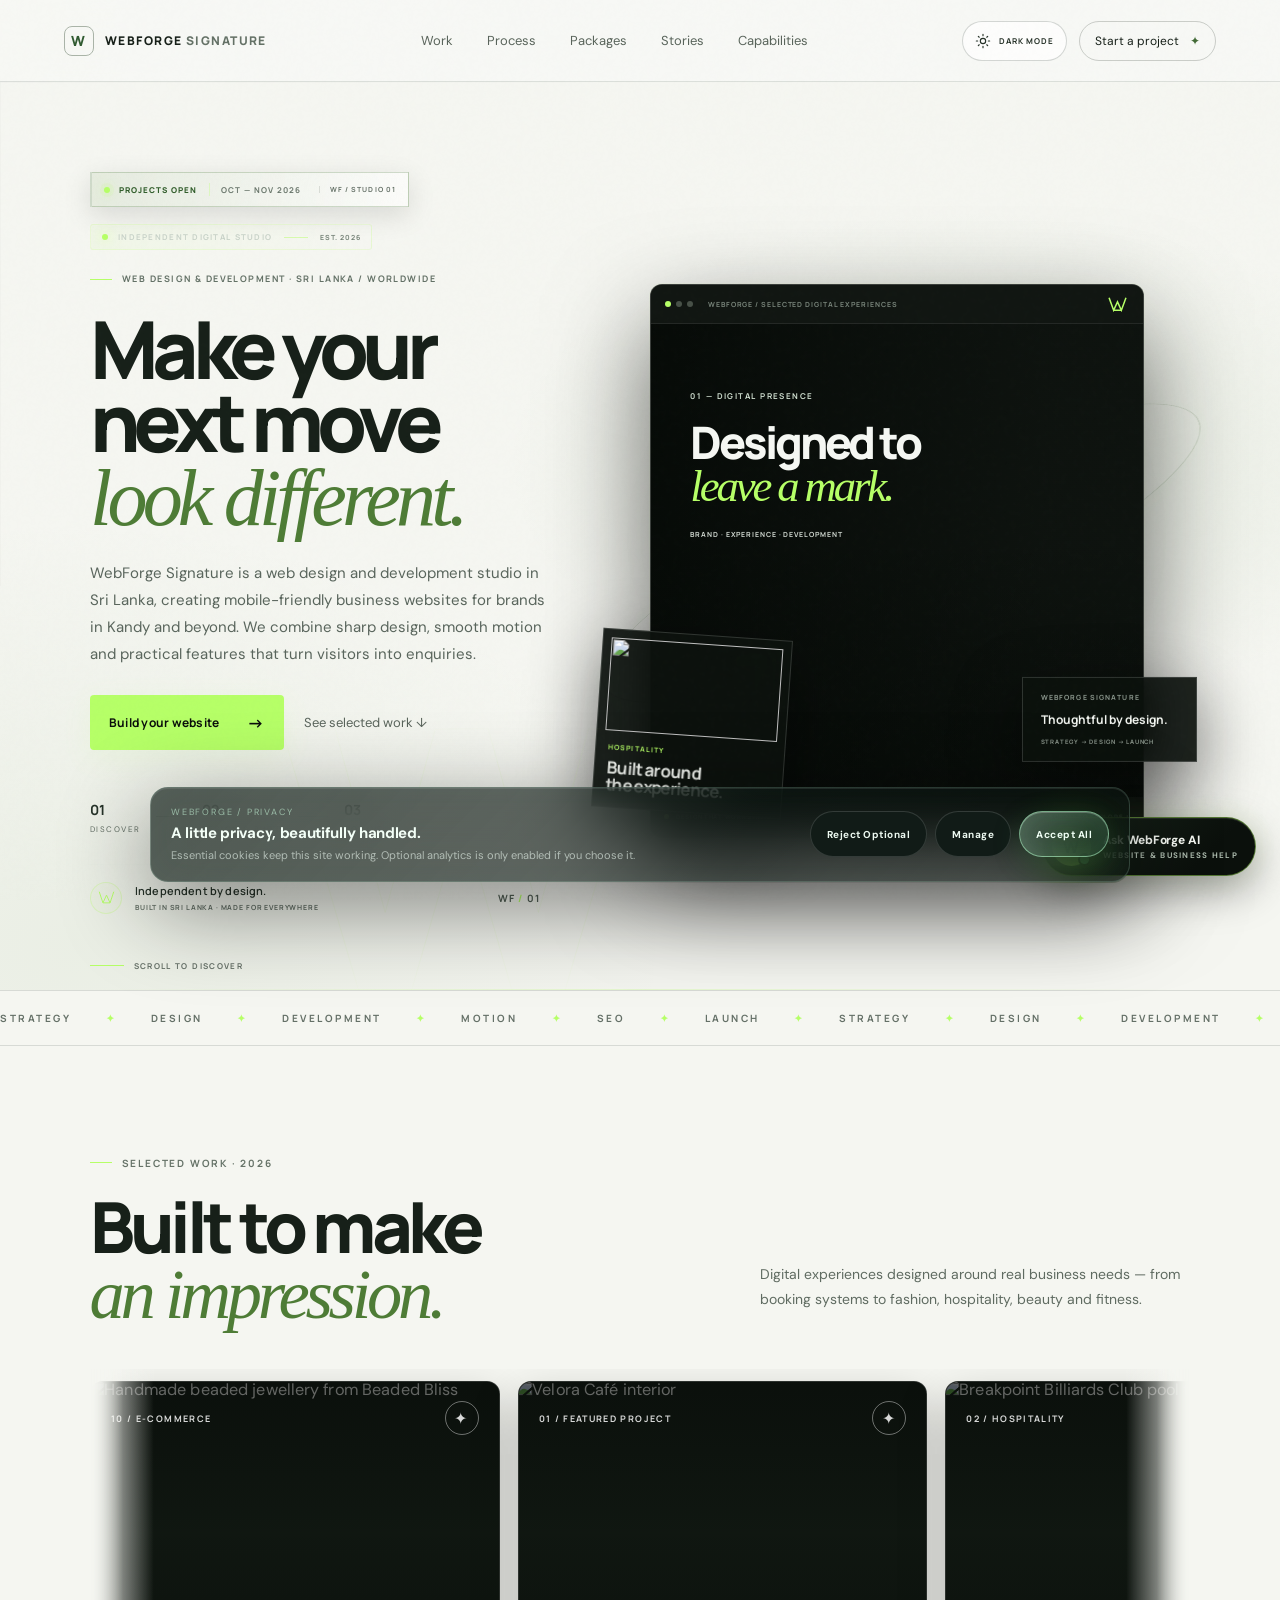
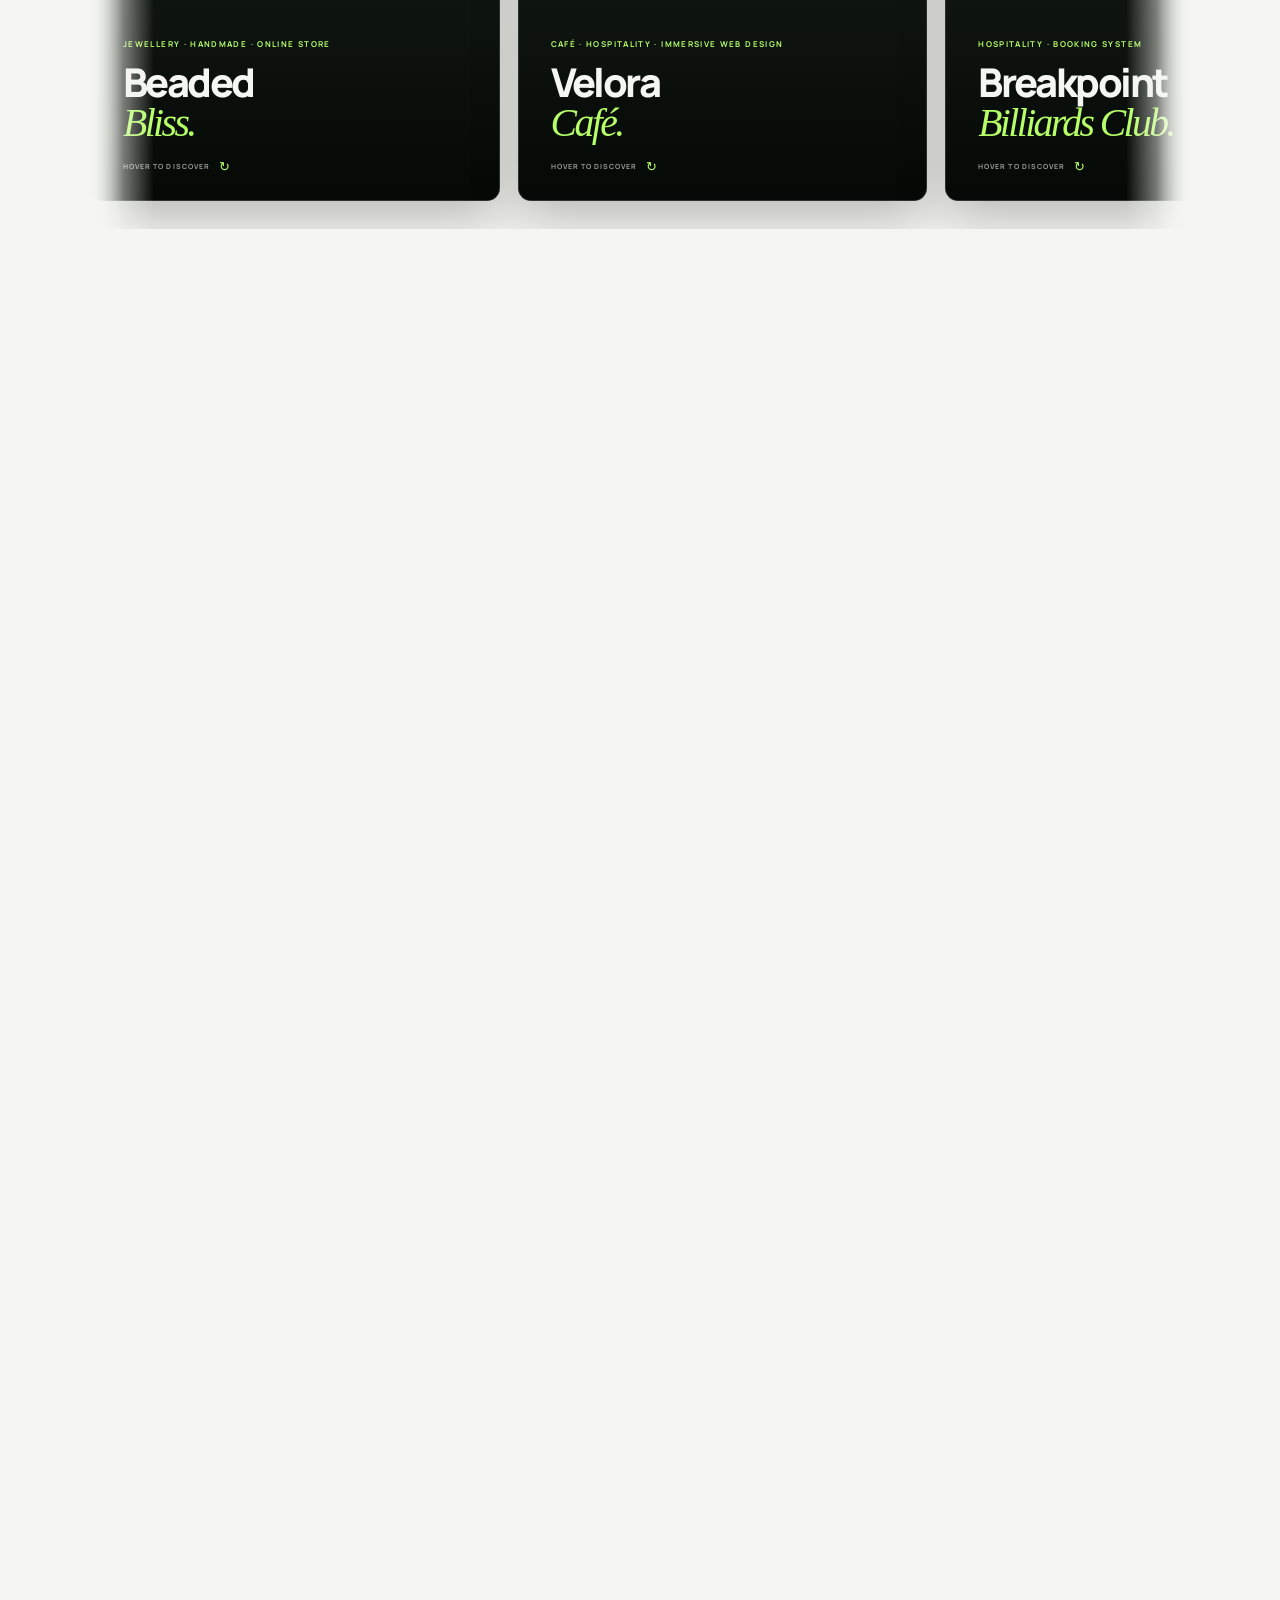
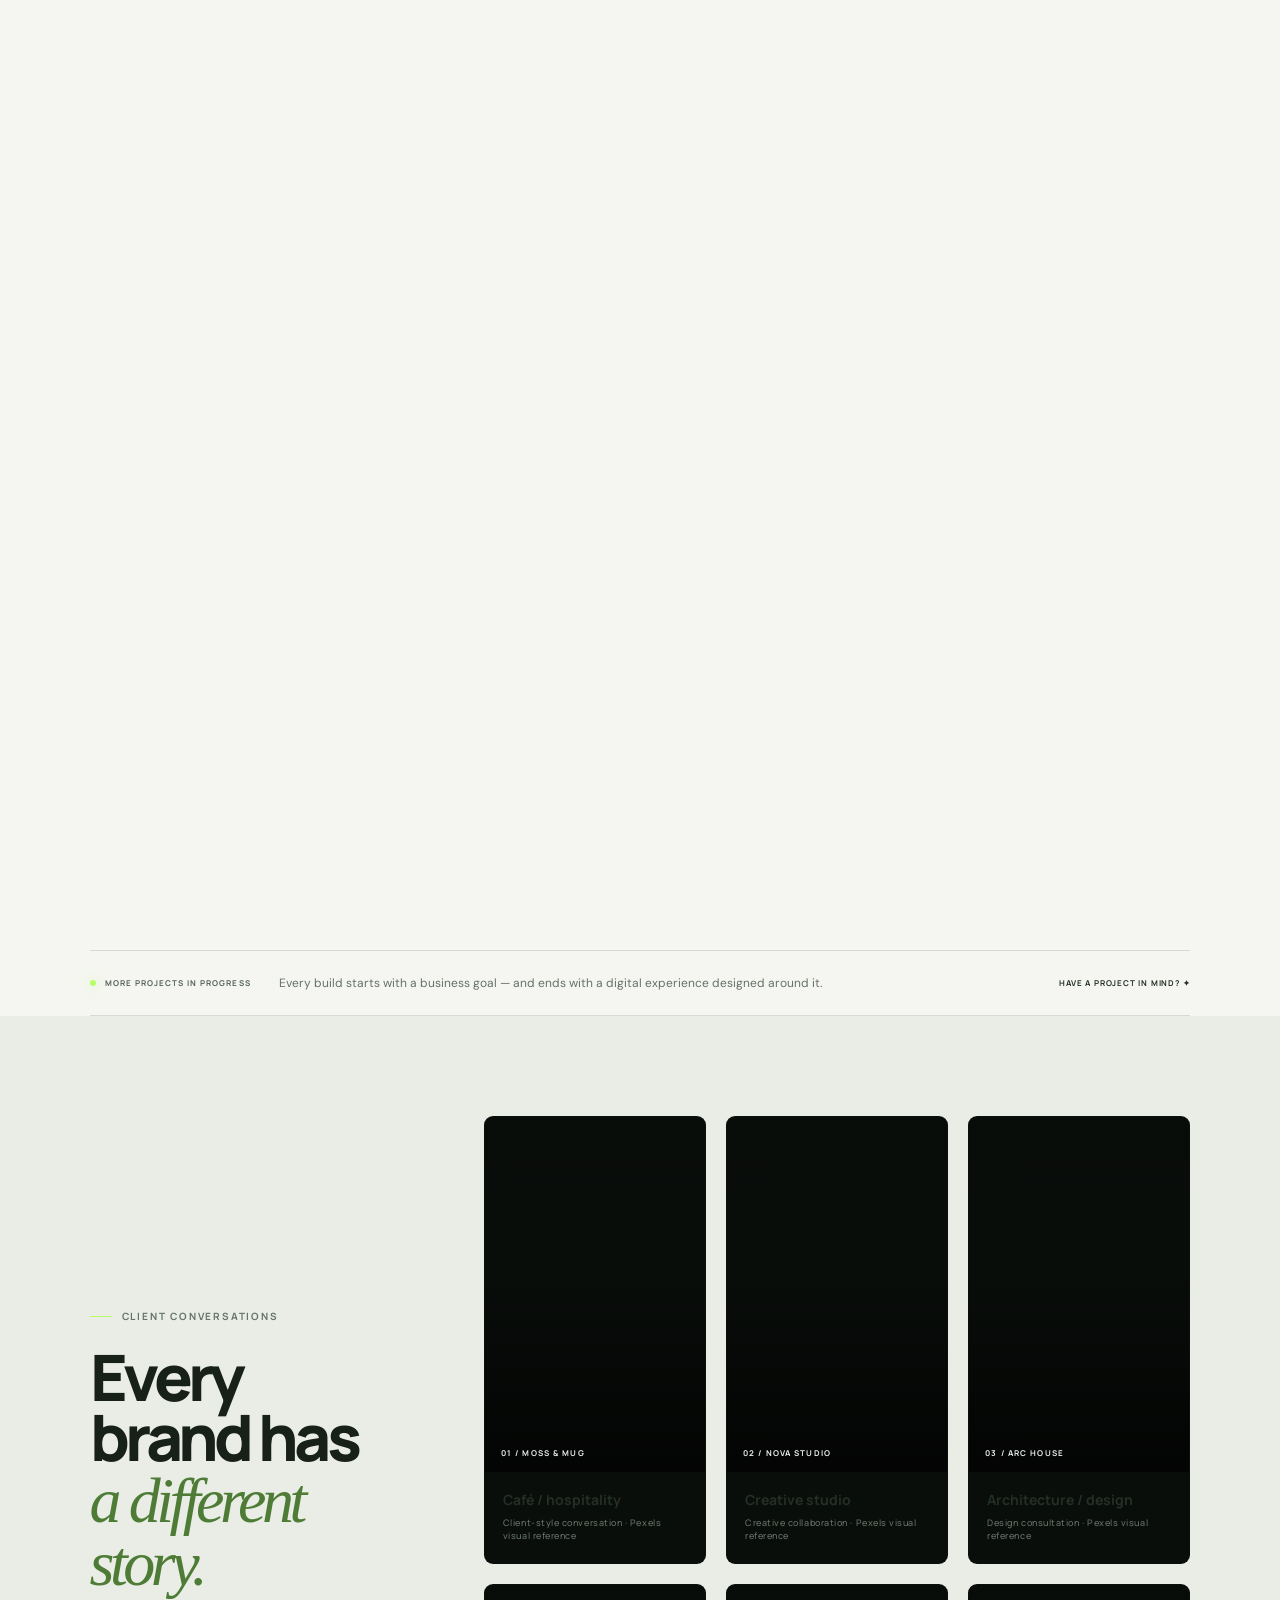
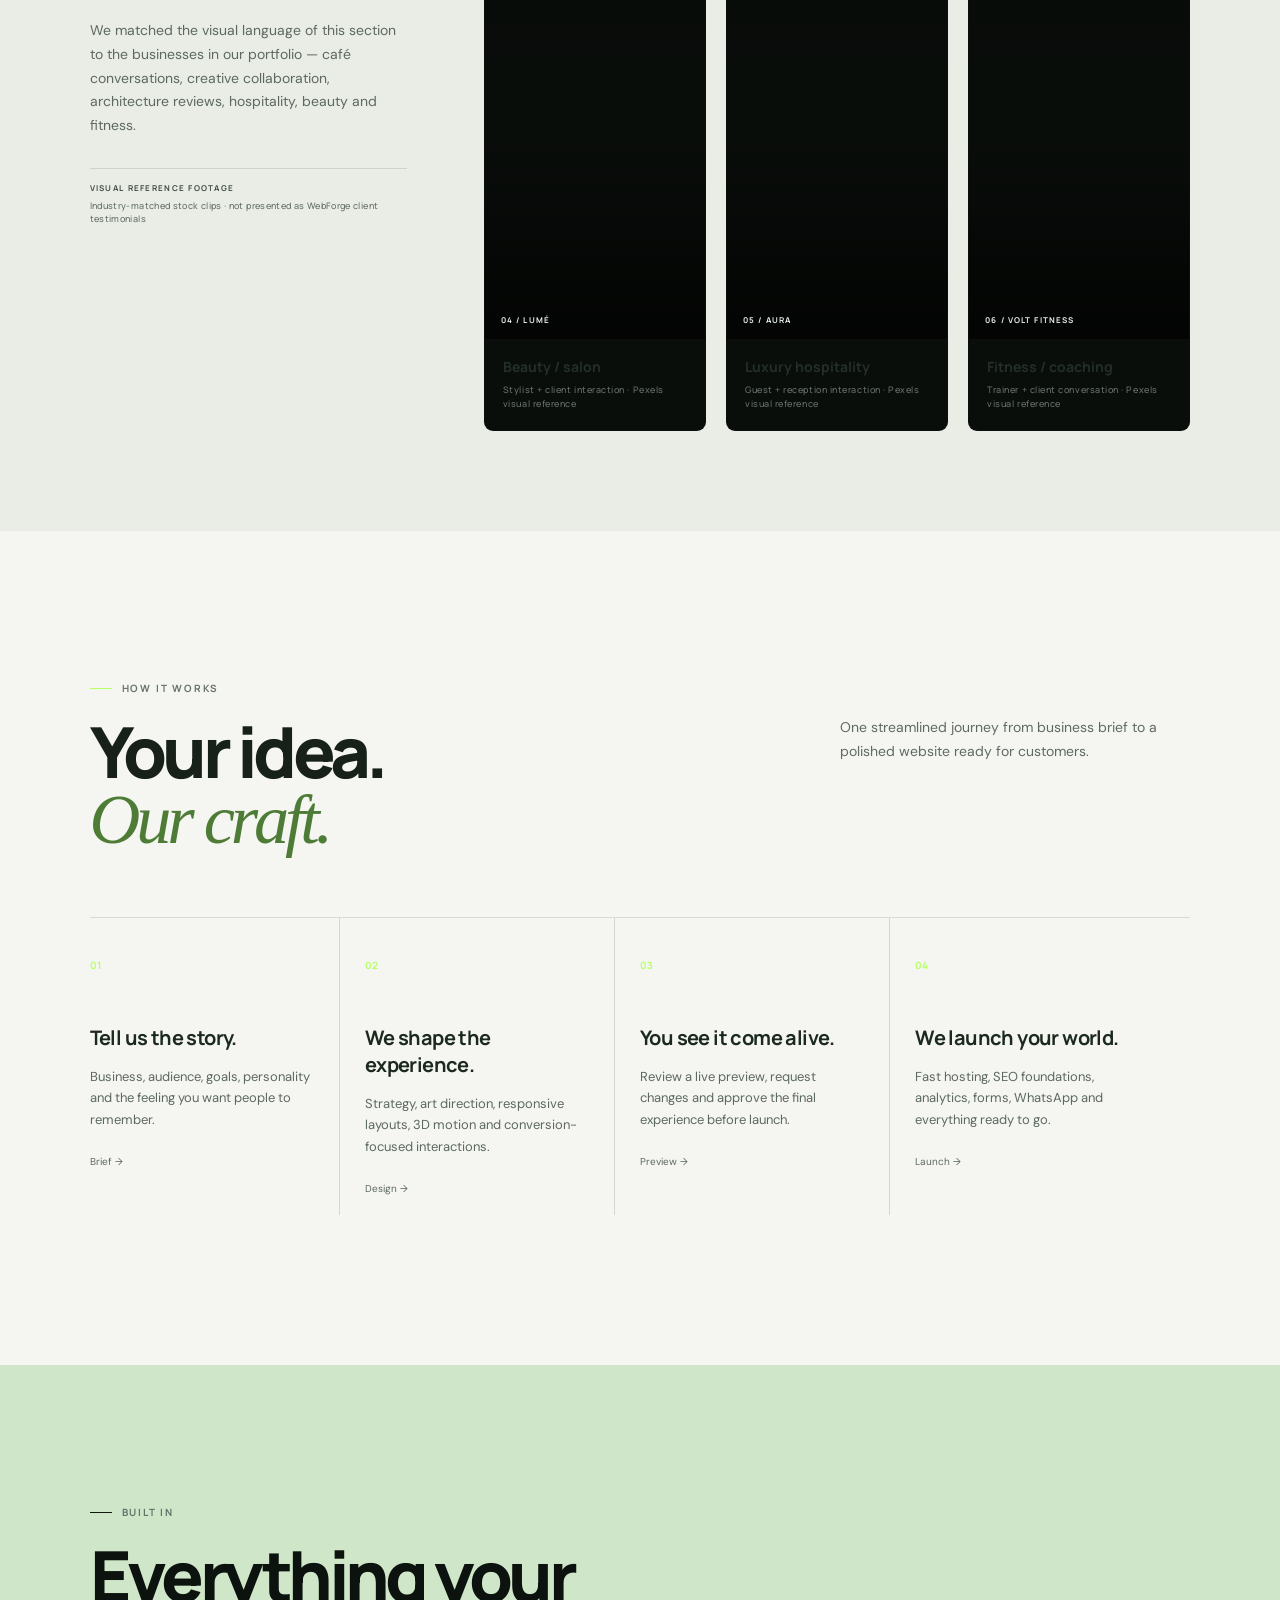
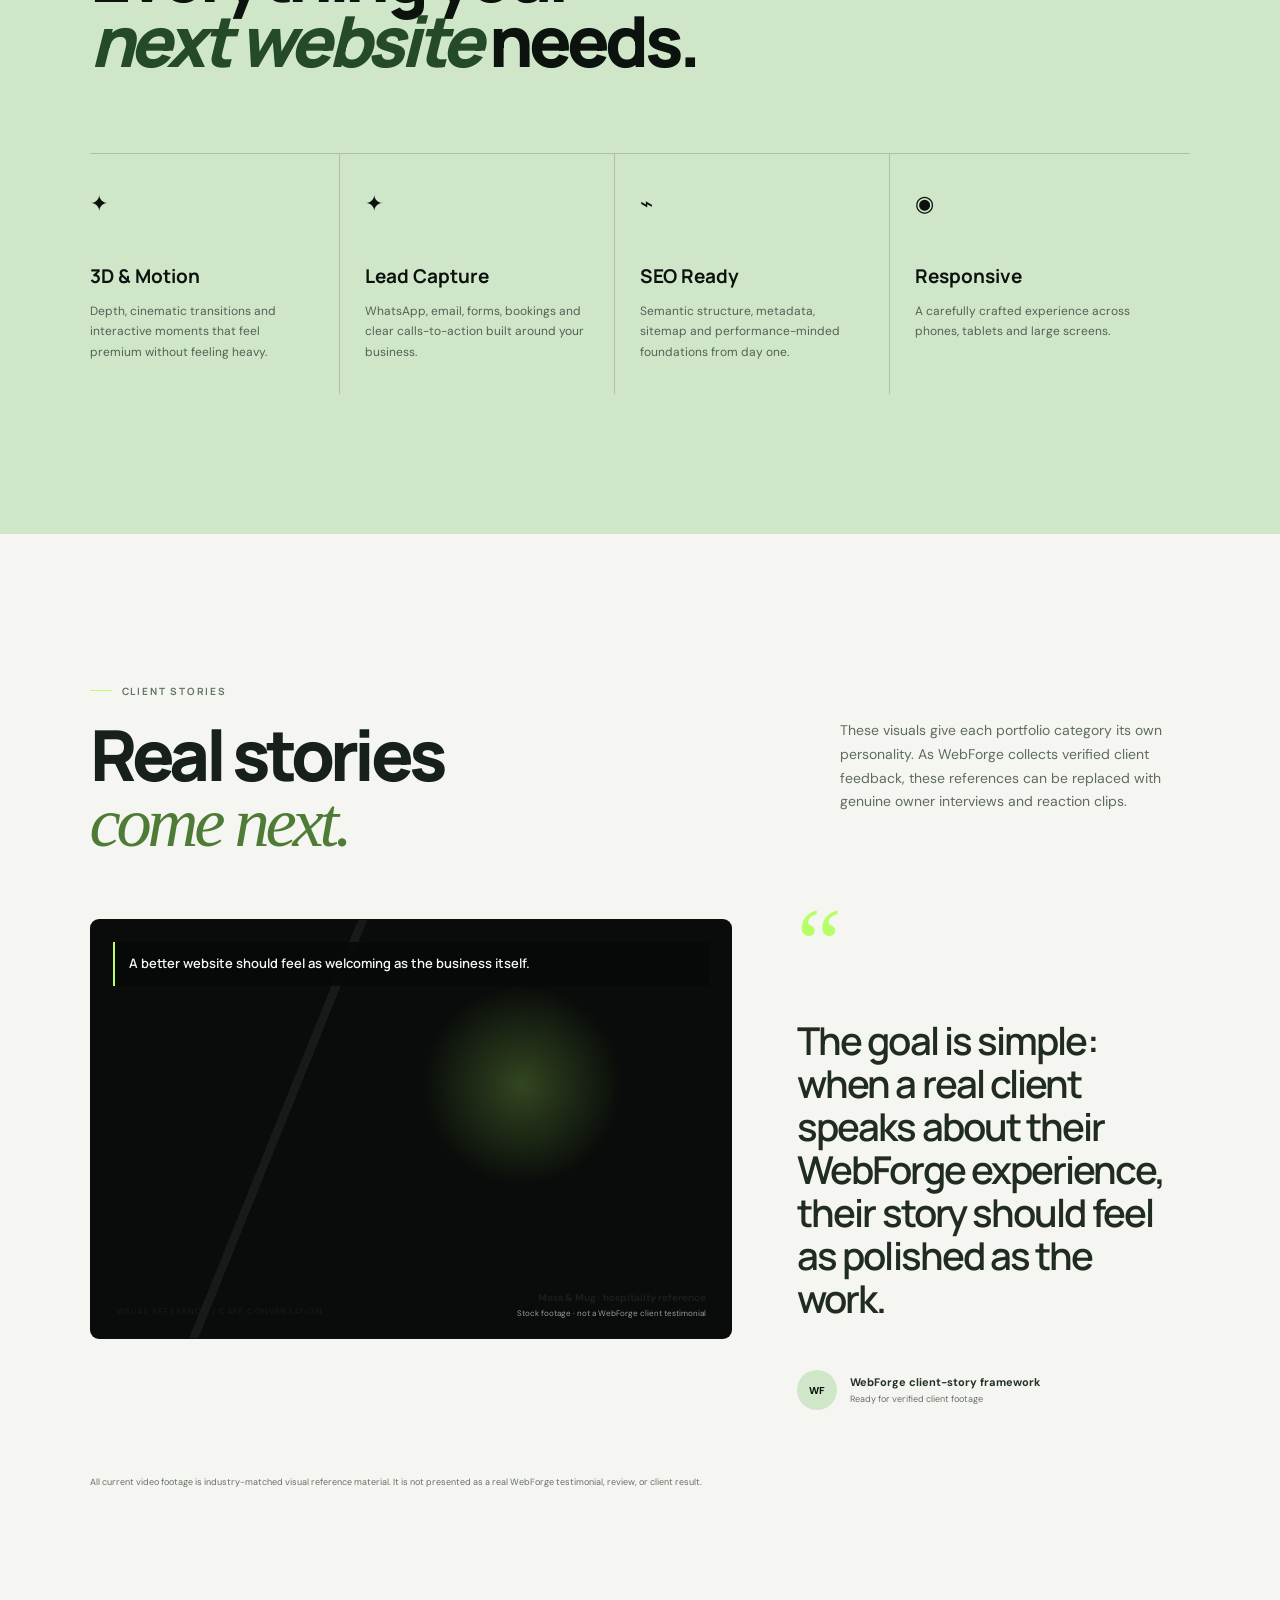
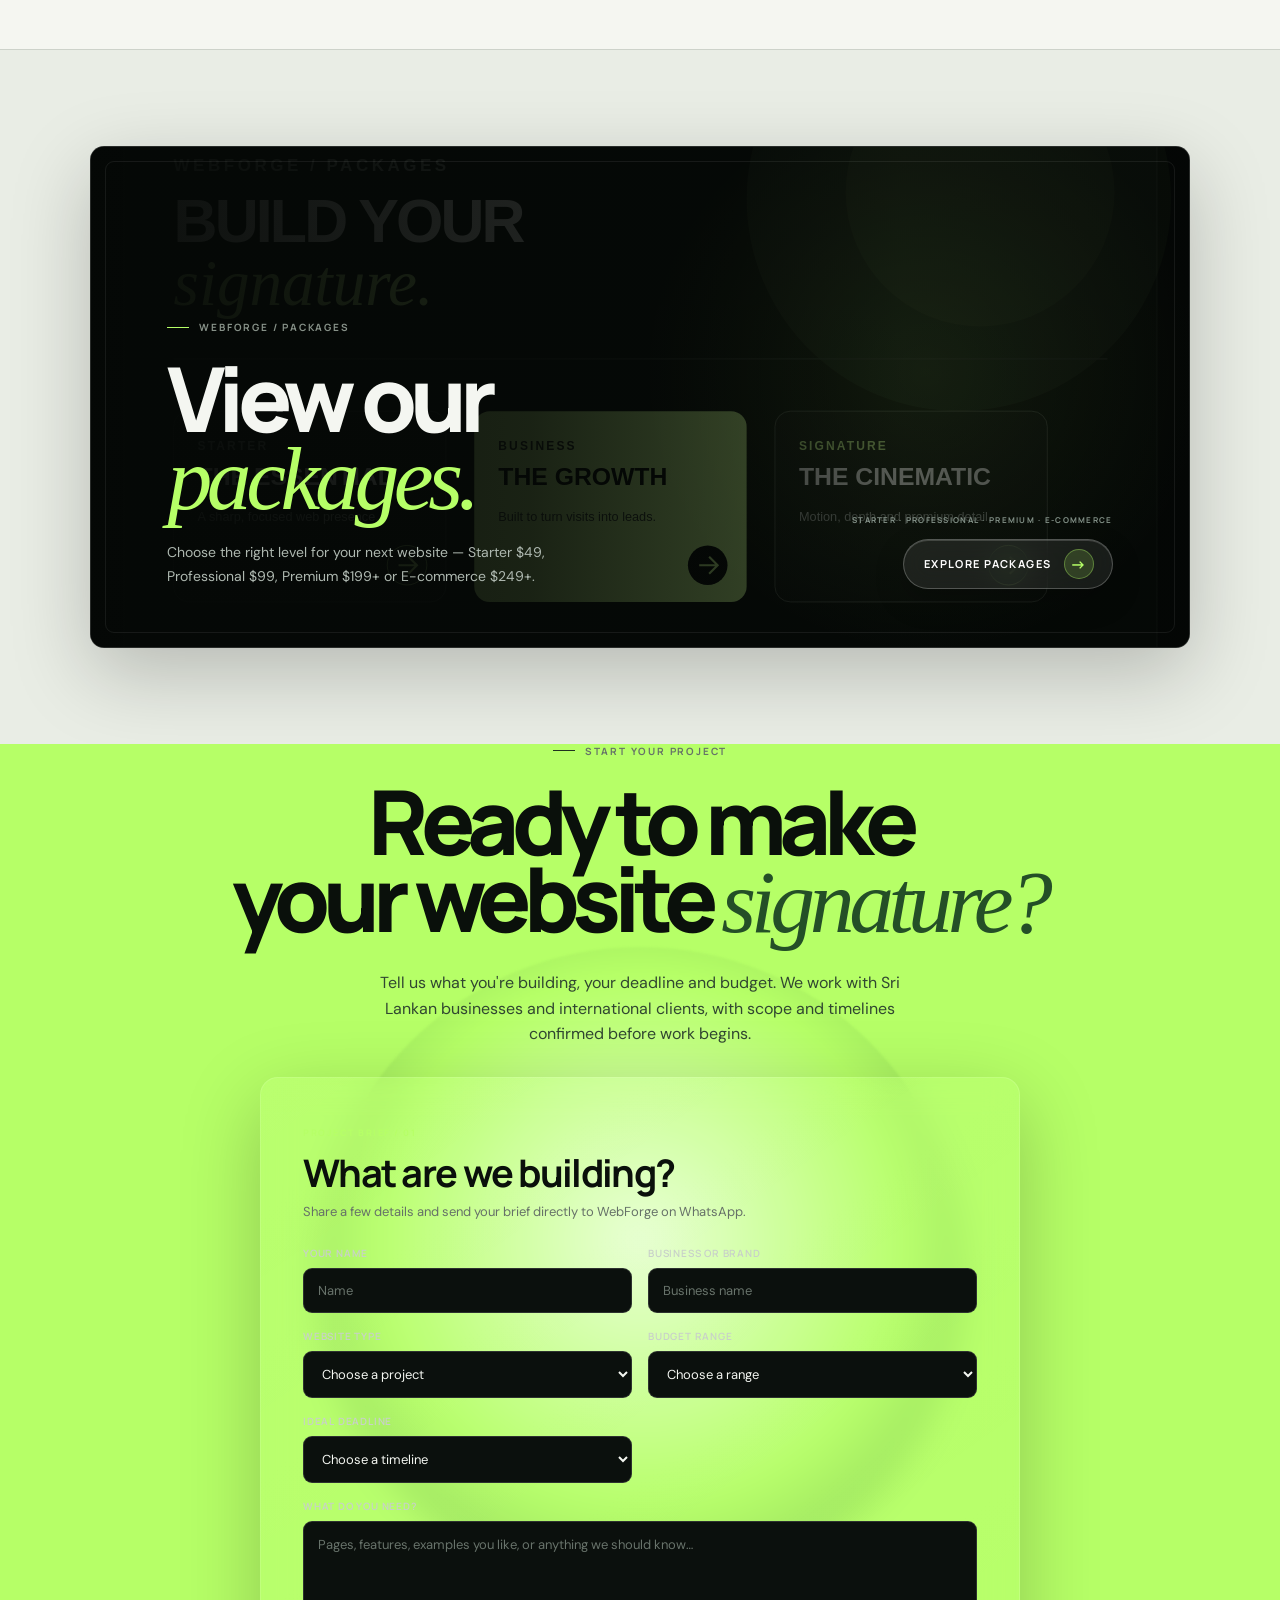
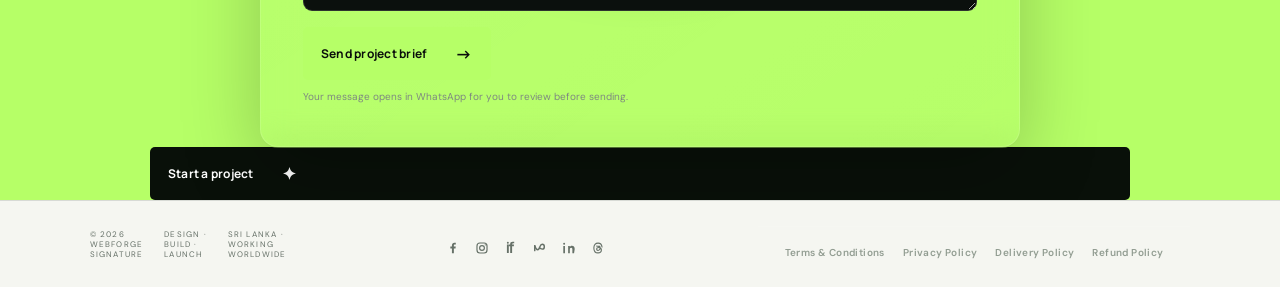
==== commit 2b084cb0: "Feature Beaded Bliss first in portfolio rail" ====
--- a/index.html
+++ b/index.html
@@ -253,6 +253,20 @@
 <section id="work" class="section work-section portfolio-redesign">
 <div class="section-head reveal"><div><p class="eyebrow"><span></span> SELECTED WORK · 2026</p><h2>Built to make<br><em>an impression.</em></h2></div><p>Digital experiences designed around real business needs — from booking systems to fashion, hospitality, beauty and fitness.</p></div>
 <div class="portfolio-marquee" aria-label="WebForge selected projects"><div class="portfolio-track"><div class="portfolio-track__inner">
+<article class="portfolio-project reveal" data-portfolio-card role="group" aria-label="Beaded Bliss project">
+  <div class="portfolio-project__rotator">
+    <div class="portfolio-project__face portfolio-project__face--front">
+      <img src="https://raw.githubusercontent.com/lkwebforge-design/Beaded-bliss/main/E4FA7D7B-1968-4FA1-8C40-E4F967C43875.jpeg" alt="Handmade beaded jewellery from Beaded Bliss" loading="lazy"><span class="portfolio-project__shade"></span><span class="portfolio-project__top">10 / E-COMMERCE <b>✦</b></span>
+      <div class="portfolio-project__front-copy"><small>JEWELLERY · HANDMADE · ONLINE STORE</small><strong>Beaded<br><em>Bliss.</em></strong><span class="portfolio-project__flip-hint">HOVER TO DISCOVER <b>↻</b></span></div>
+    </div>
+    <div class="portfolio-project__face portfolio-project__face--back">
+      <div class="portfolio-project__back-copy"><small>JEWELLERY · HANDMADE · ONLINE STORE</small><strong>Beaded<br><em>Bliss.</em></strong><p class="portfolio-project__description" style="display:block!important;position:relative!important;flex:0 0 auto!important;width:100%!important;max-width:390px!important;height:auto!important;min-height:0!important;max-height:none!important;margin:0!important;padding:0!important;overflow:visible!important;opacity:1!important;visibility:visible!important;transform:none!important;color:rgba(244,246,241,.86)!important;font-size:12px!important;font-weight:400!important;line-height:1.7!important;letter-spacing:.01em!important;text-align:left!important;z-index:2!important">A sweet, blush-pink online store for handmade beaded jewellery, with product discovery, pricing and a simple cart-to-Instagram ordering flow.</p>
+        <a class="portfolio-project__view" href="https://lkwebforge-design.github.io/Beaded-bliss/" target="_blank" rel="noopener noreferrer" aria-label="View Beaded Bliss project">VIEW PROJECT <span aria-hidden="true">→</span></a>
+      </div>
+      <span class="portfolio-project__back-index" aria-hidden="true">WEBFORGE / SELECTED WORK</span>
+    </div>
+  </div>
+</article>
 <article class="portfolio-project reveal" data-portfolio-card role="group" aria-label="Velora Café. project">
   <div class="portfolio-project__rotator">
     <div class="portfolio-project__face portfolio-project__face--front">
@@ -380,7 +394,8 @@
   </div>
 </article>
 </div><div class="portfolio-track__inner" aria-hidden="true" inert>
-<article class="portfolio-project reveal" data-portfolio-card role="group" aria-label="Beaded Bliss project">
+
+<article class="portfolio-project reveal" data-portfolio-card-clone role="group" aria-label="Beaded Bliss project">
   <div class="portfolio-project__rotator">
     <div class="portfolio-project__face portfolio-project__face--front">
       <img src="https://raw.githubusercontent.com/lkwebforge-design/Beaded-bliss/main/E4FA7D7B-1968-4FA1-8C40-E4F967C43875.jpeg" alt="Handmade beaded jewellery from Beaded Bliss" loading="lazy"><span class="portfolio-project__shade"></span><span class="portfolio-project__top">10 / E-COMMERCE <b>✦</b></span>
@@ -520,20 +535,7 @@
     </div>
   </div>
 </article>
-<article class="portfolio-project reveal" data-portfolio-card-clone role="group" aria-label="Beaded Bliss project">
-  <div class="portfolio-project__rotator">
-    <div class="portfolio-project__face portfolio-project__face--front">
-      <img src="https://raw.githubusercontent.com/lkwebforge-design/Beaded-bliss/main/E4FA7D7B-1968-4FA1-8C40-E4F967C43875.jpeg" alt="Handmade beaded jewellery from Beaded Bliss" loading="lazy"><span class="portfolio-project__shade"></span><span class="portfolio-project__top">10 / E-COMMERCE <b>✦</b></span>
-      <div class="portfolio-project__front-copy"><small>JEWELLERY · HANDMADE · ONLINE STORE</small><strong>Beaded<br><em>Bliss.</em></strong><span class="portfolio-project__flip-hint">HOVER TO DISCOVER <b>↻</b></span></div>
-    </div>
-    <div class="portfolio-project__face portfolio-project__face--back">
-      <div class="portfolio-project__back-copy"><small>JEWELLERY · HANDMADE · ONLINE STORE</small><strong>Beaded<br><em>Bliss.</em></strong><p class="portfolio-project__description" style="display:block!important;position:relative!important;flex:0 0 auto!important;width:100%!important;max-width:390px!important;height:auto!important;min-height:0!important;max-height:none!important;margin:0!important;padding:0!important;overflow:visible!important;opacity:1!important;visibility:visible!important;transform:none!important;color:rgba(244,246,241,.86)!important;font-size:12px!important;font-weight:400!important;line-height:1.7!important;letter-spacing:.01em!important;text-align:left!important;z-index:2!important">A sweet, blush-pink online store for handmade beaded jewellery, with product discovery, pricing and a simple cart-to-Instagram ordering flow.</p>
-        <a class="portfolio-project__view" href="https://lkwebforge-design.github.io/Beaded-bliss/" target="_blank" rel="noopener noreferrer" aria-label="View Beaded Bliss project">VIEW PROJECT <span aria-hidden="true">→</span></a>
-      </div>
-      <span class="portfolio-project__back-index" aria-hidden="true">WEBFORGE / SELECTED WORK</span>
-    </div>
-  </div>
-</article>
+
 </div></div></div><div class="portfolio-scroll-spacer" aria-hidden="true"></div><div class="portfolio-footer reveal"><span><i></i> MORE PROJECTS IN PROGRESS</span><p>Every build starts with a business goal — and ends with a digital experience designed around it.</p><a href="#start">HAVE A PROJECT IN MIND? ✦</a></div>
 </section>
 
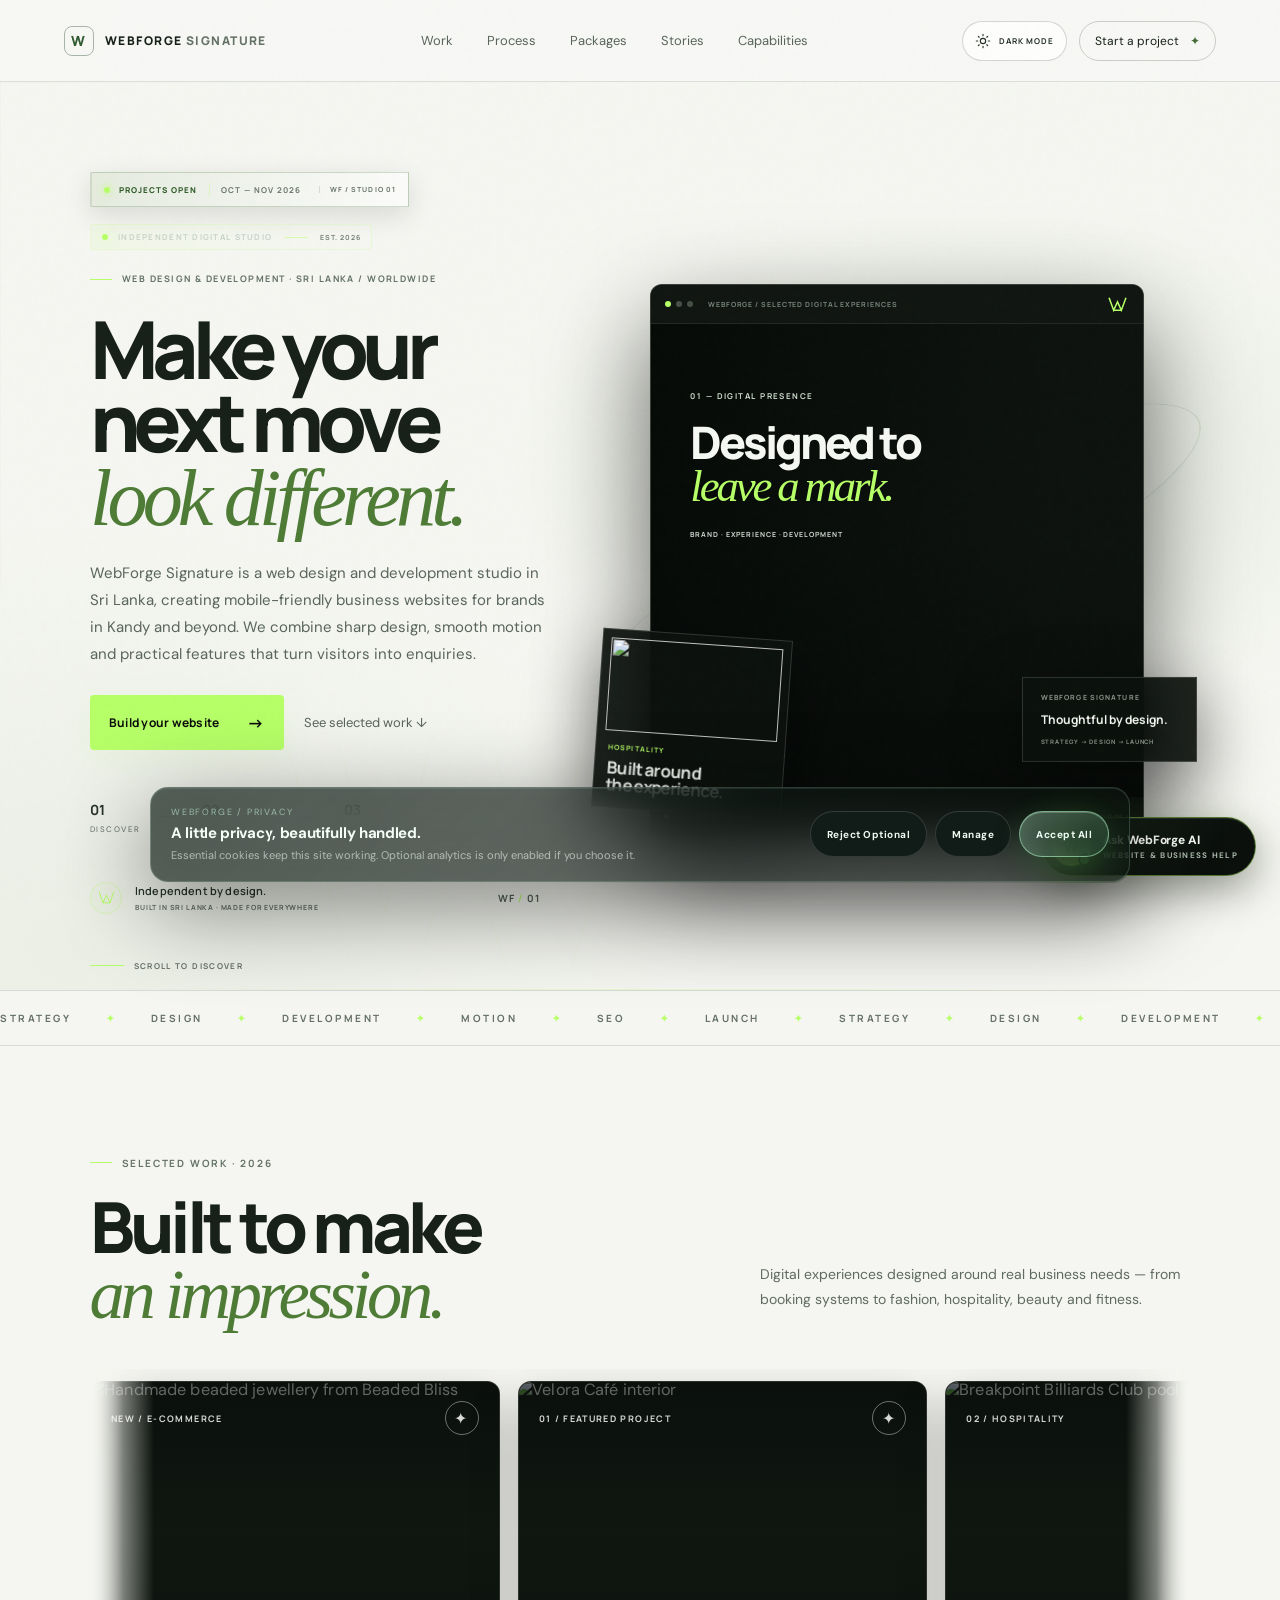
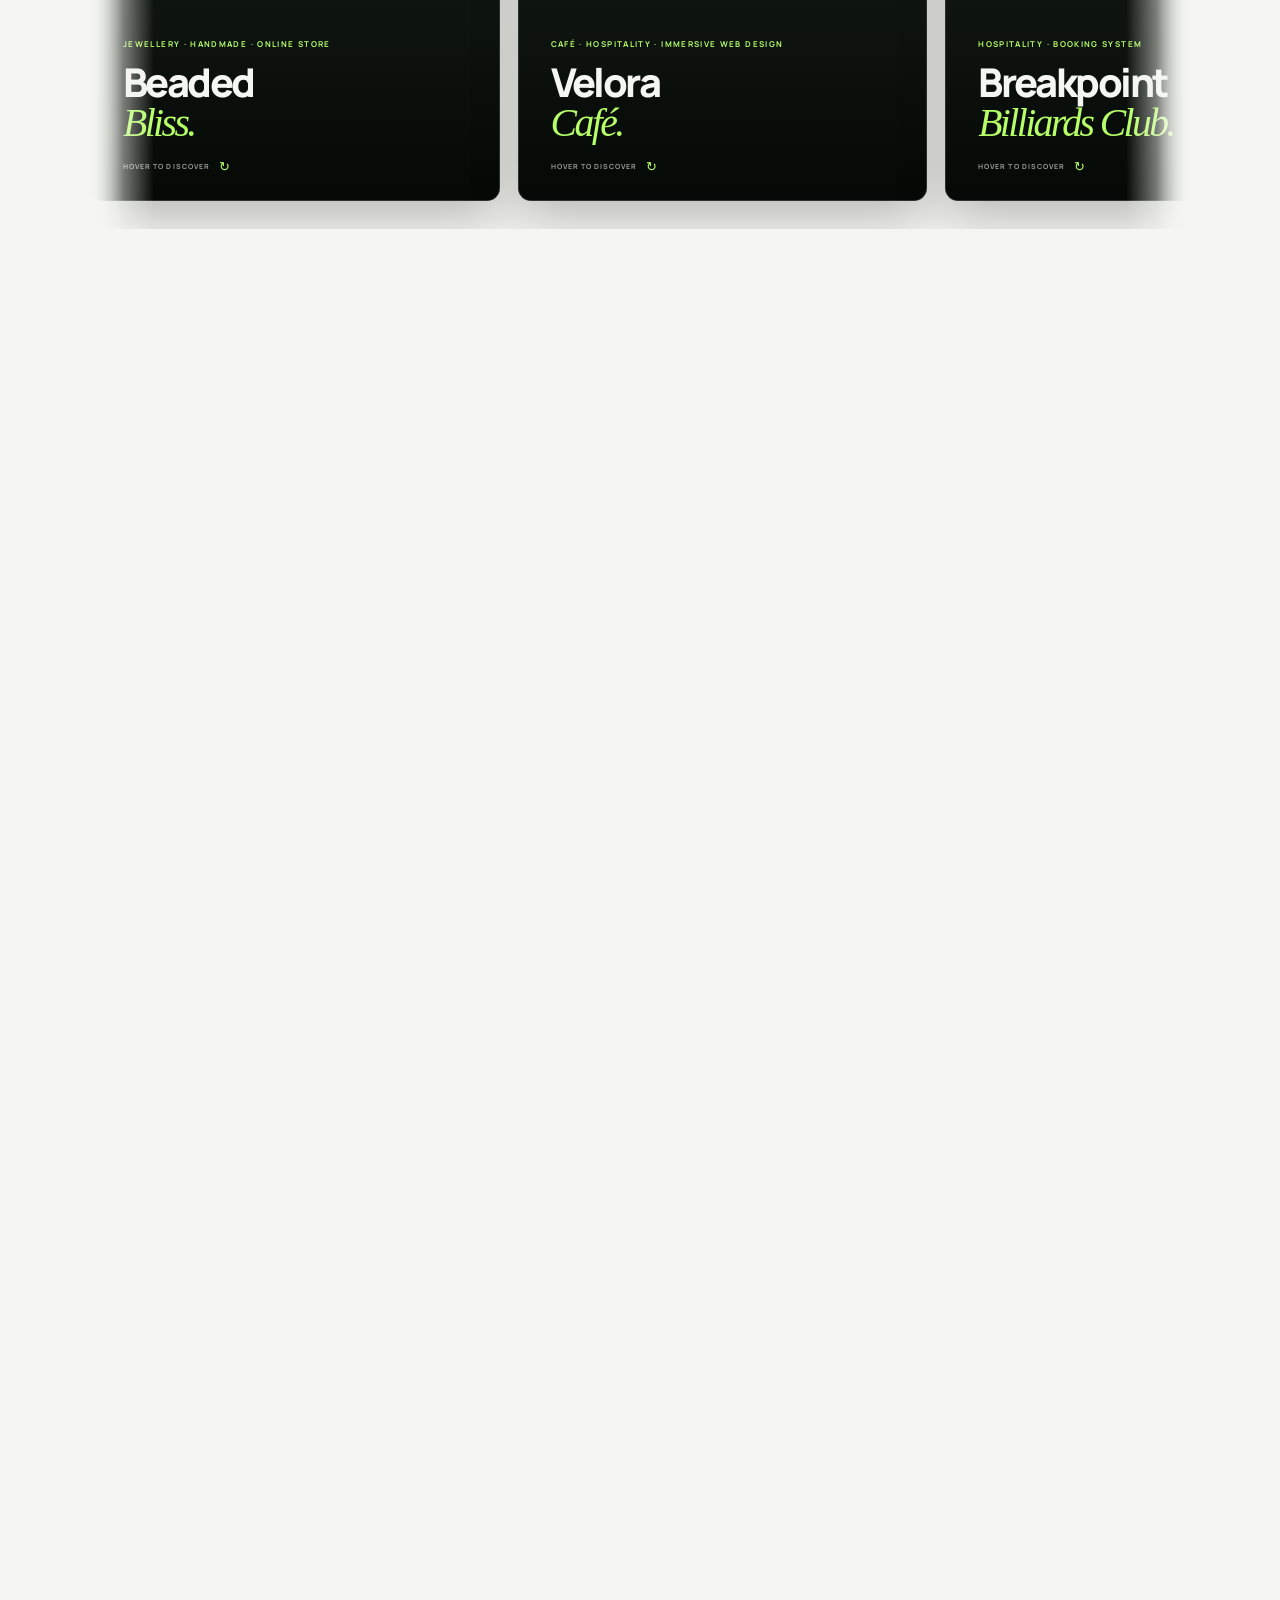
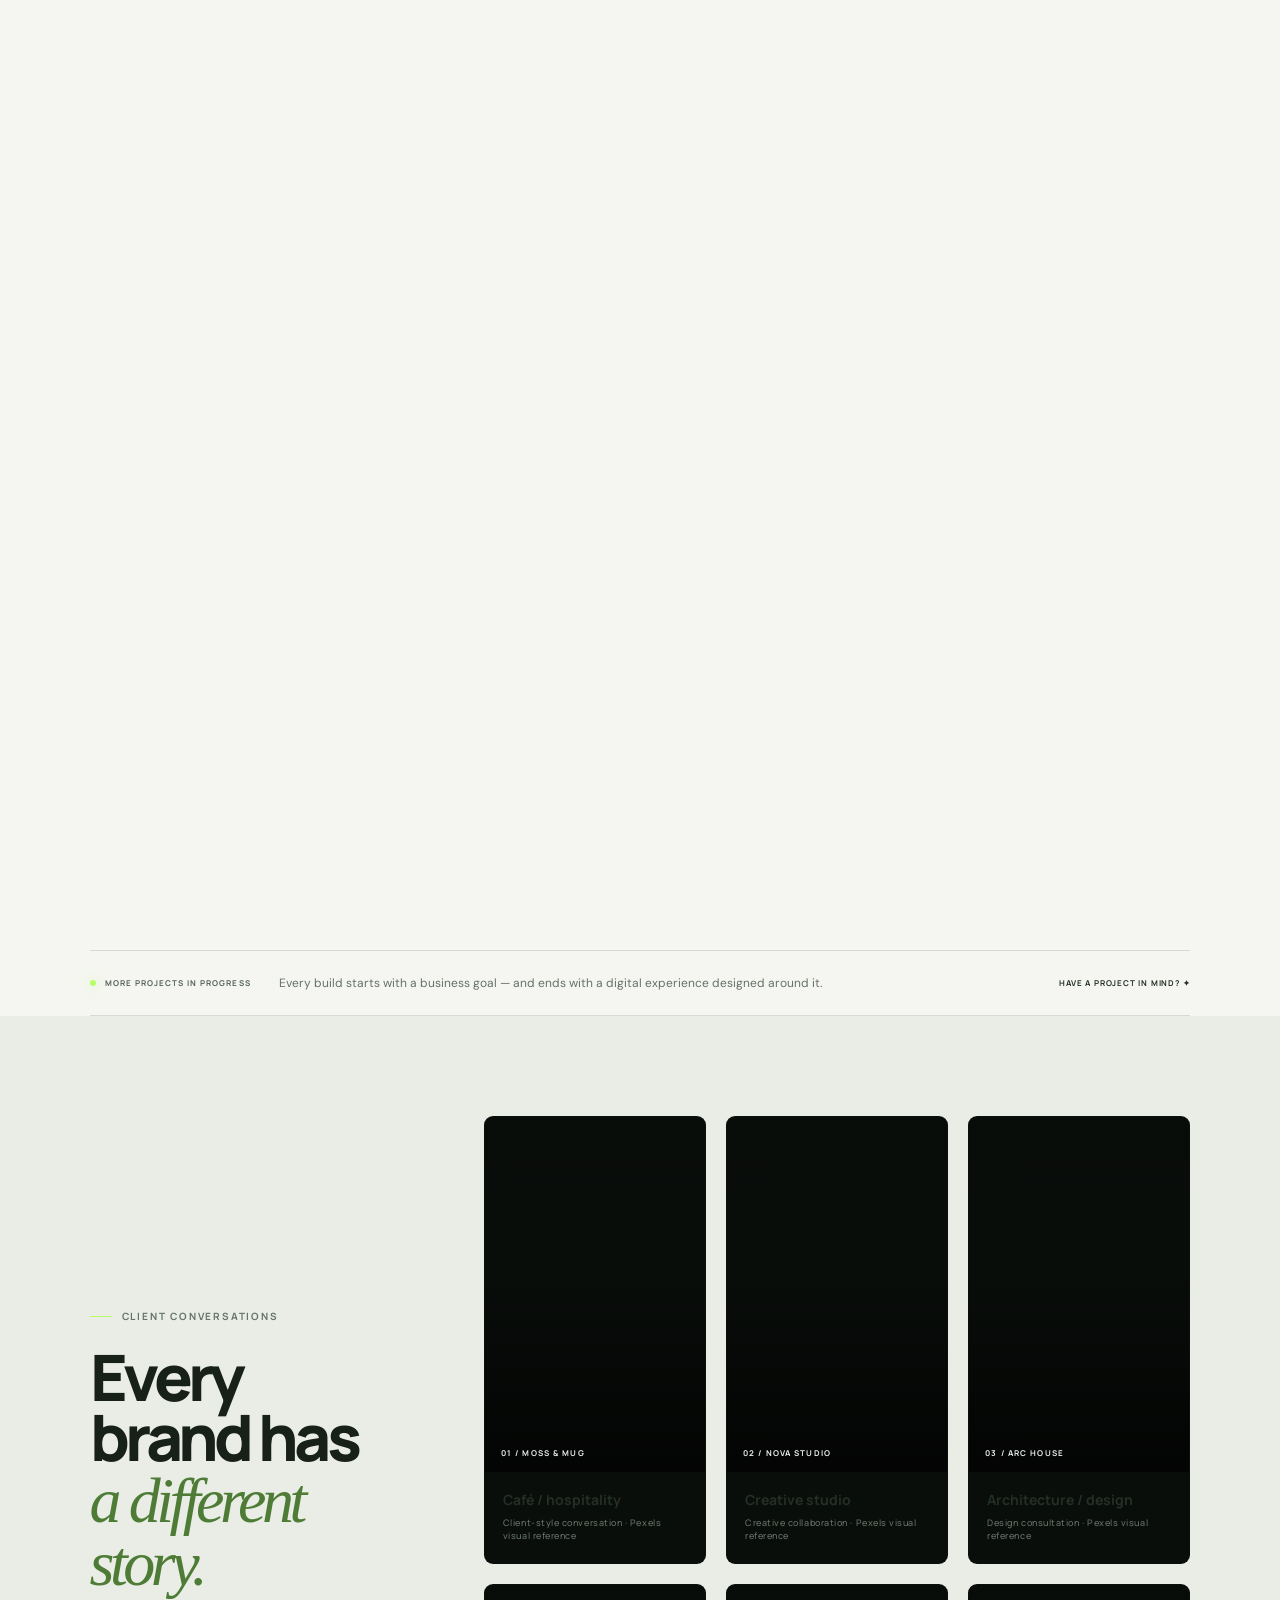
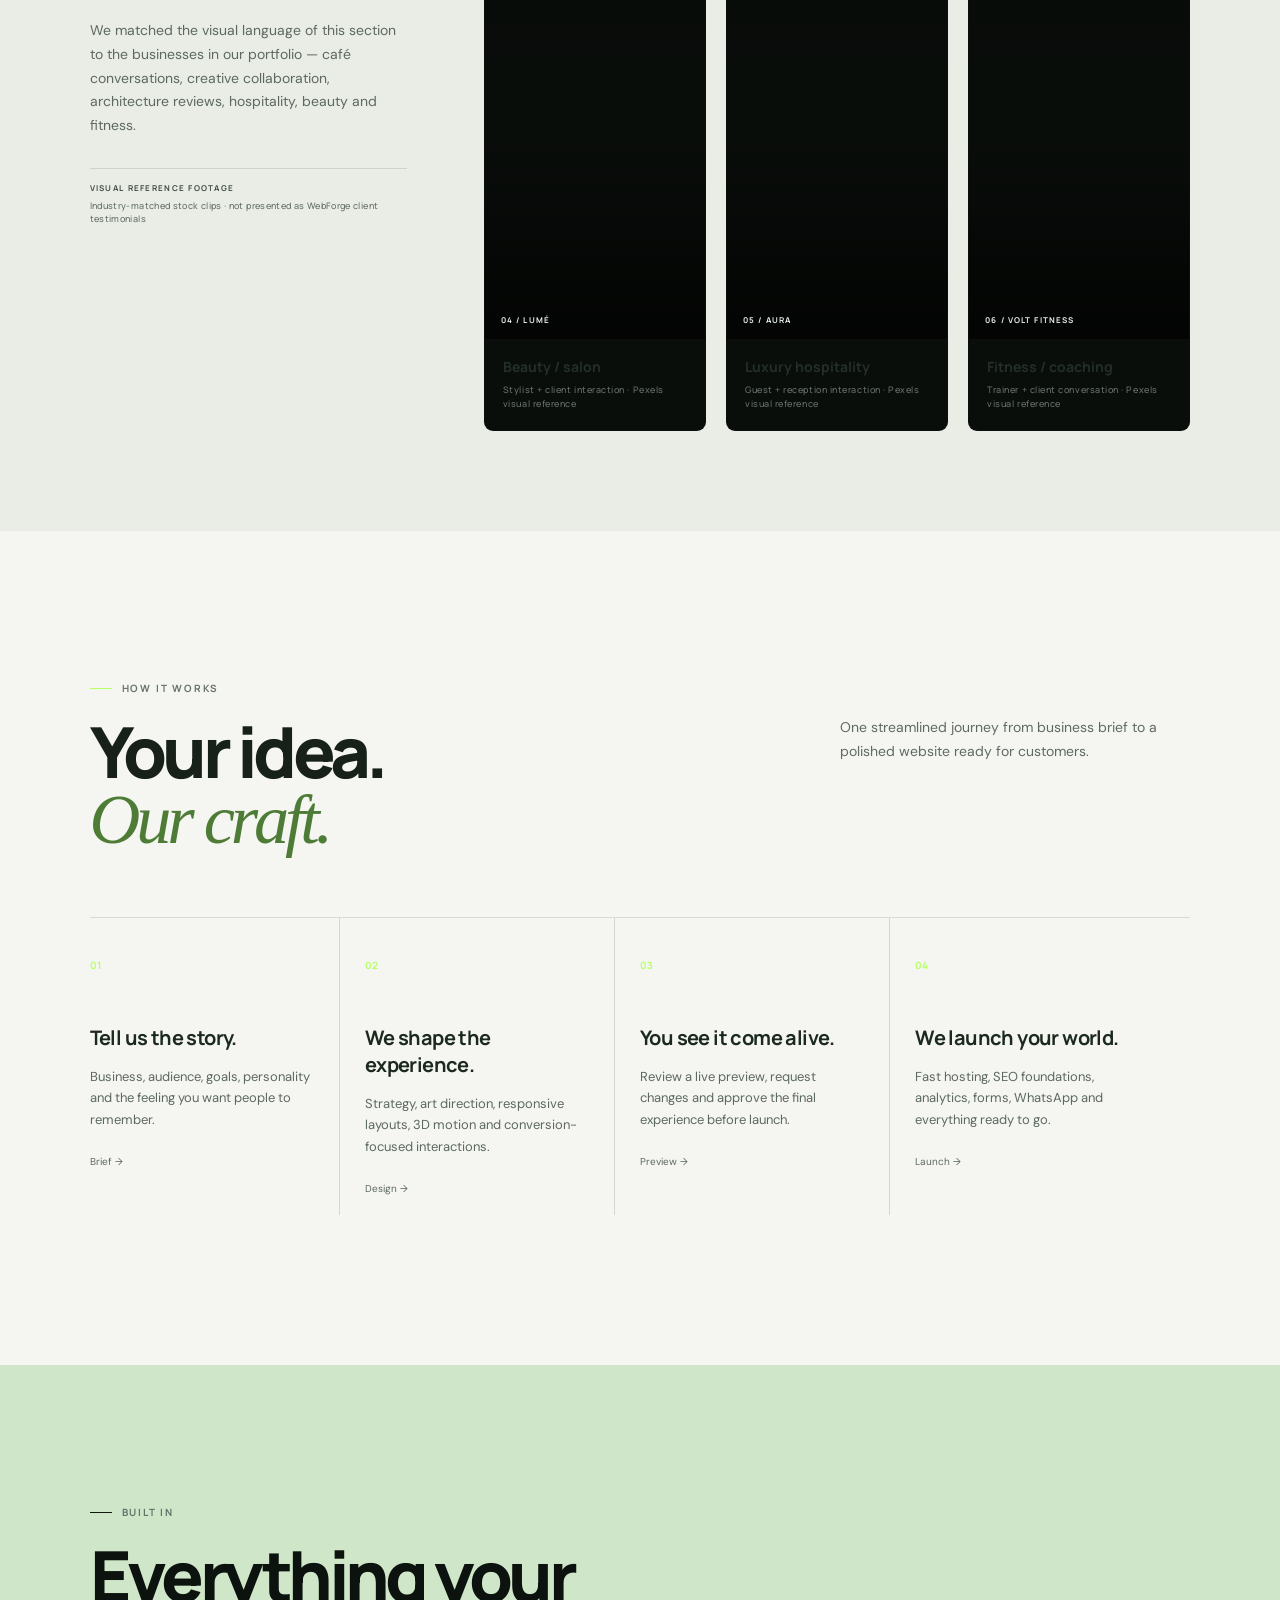
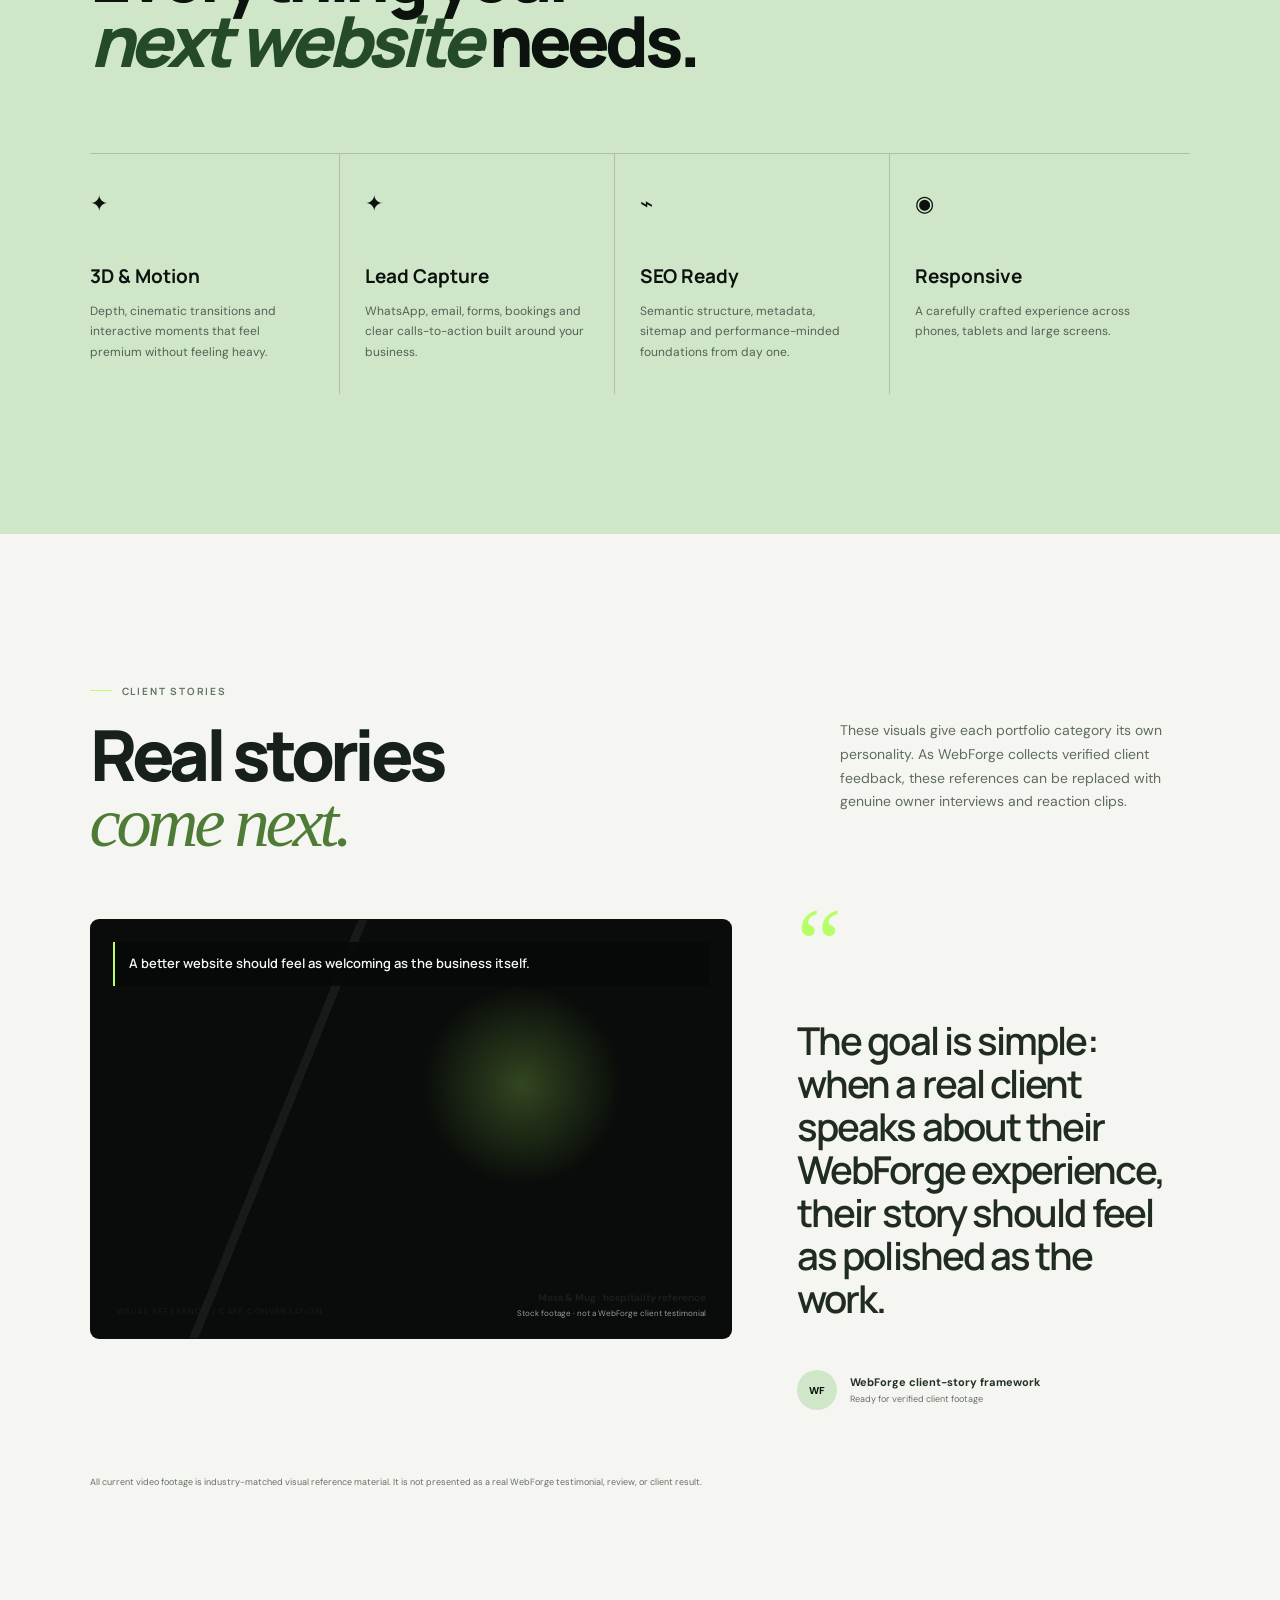
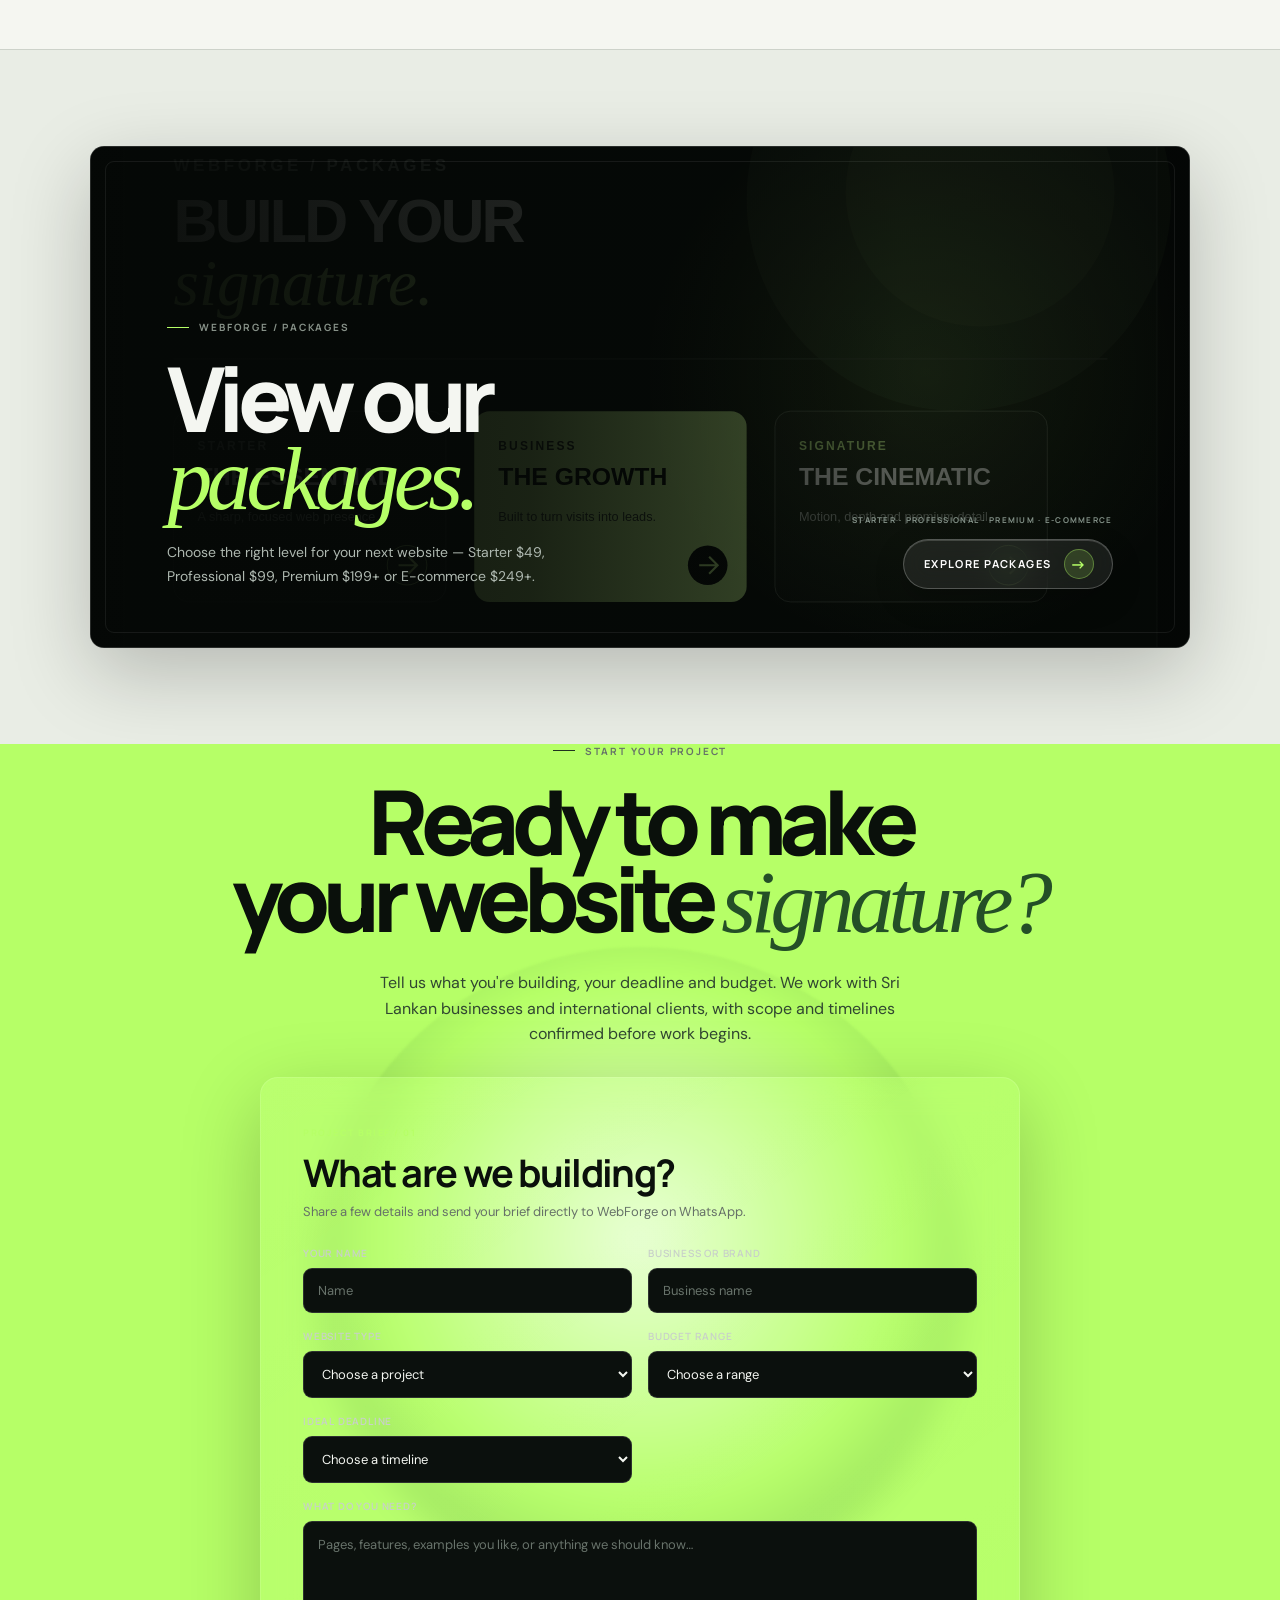
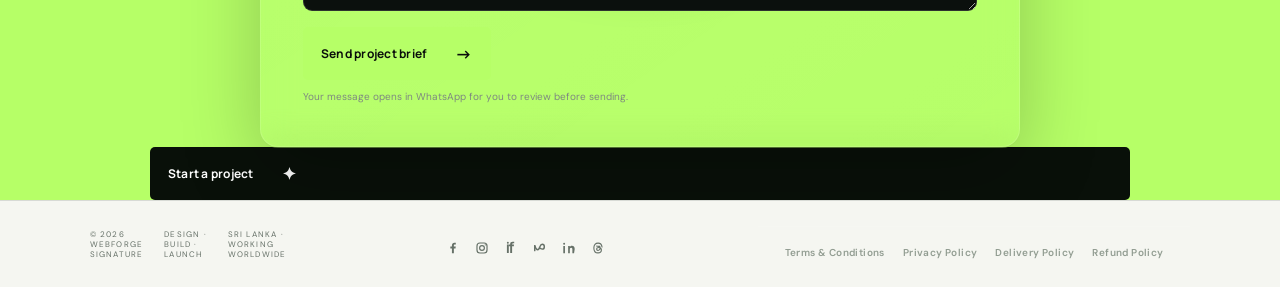
==== commit b858edd8: "Label Beaded Bliss as the newest portfolio project" ====
--- a/index.html
+++ b/index.html
@@ -256,7 +256,7 @@
 <article class="portfolio-project reveal" data-portfolio-card role="group" aria-label="Beaded Bliss project">
   <div class="portfolio-project__rotator">
     <div class="portfolio-project__face portfolio-project__face--front">
-      <img src="https://raw.githubusercontent.com/lkwebforge-design/Beaded-bliss/main/E4FA7D7B-1968-4FA1-8C40-E4F967C43875.jpeg" alt="Handmade beaded jewellery from Beaded Bliss" loading="lazy"><span class="portfolio-project__shade"></span><span class="portfolio-project__top">10 / E-COMMERCE <b>✦</b></span>
+      <img src="https://raw.githubusercontent.com/lkwebforge-design/Beaded-bliss/main/E4FA7D7B-1968-4FA1-8C40-E4F967C43875.jpeg" alt="Handmade beaded jewellery from Beaded Bliss" loading="lazy"><span class="portfolio-project__shade"></span><span class="portfolio-project__top">NEW / E-COMMERCE <b>✦</b></span>
       <div class="portfolio-project__front-copy"><small>JEWELLERY · HANDMADE · ONLINE STORE</small><strong>Beaded<br><em>Bliss.</em></strong><span class="portfolio-project__flip-hint">HOVER TO DISCOVER <b>↻</b></span></div>
     </div>
     <div class="portfolio-project__face portfolio-project__face--back">
@@ -398,7 +398,7 @@
 <article class="portfolio-project reveal" data-portfolio-card-clone role="group" aria-label="Beaded Bliss project">
   <div class="portfolio-project__rotator">
     <div class="portfolio-project__face portfolio-project__face--front">
-      <img src="https://raw.githubusercontent.com/lkwebforge-design/Beaded-bliss/main/E4FA7D7B-1968-4FA1-8C40-E4F967C43875.jpeg" alt="Handmade beaded jewellery from Beaded Bliss" loading="lazy"><span class="portfolio-project__shade"></span><span class="portfolio-project__top">10 / E-COMMERCE <b>✦</b></span>
+      <img src="https://raw.githubusercontent.com/lkwebforge-design/Beaded-bliss/main/E4FA7D7B-1968-4FA1-8C40-E4F967C43875.jpeg" alt="Handmade beaded jewellery from Beaded Bliss" loading="lazy"><span class="portfolio-project__shade"></span><span class="portfolio-project__top">NEW / E-COMMERCE <b>✦</b></span>
       <div class="portfolio-project__front-copy"><small>JEWELLERY · HANDMADE · ONLINE STORE</small><strong>Beaded<br><em>Bliss.</em></strong><span class="portfolio-project__flip-hint">HOVER TO DISCOVER <b>↻</b></span></div>
     </div>
     <div class="portfolio-project__face portfolio-project__face--back">
